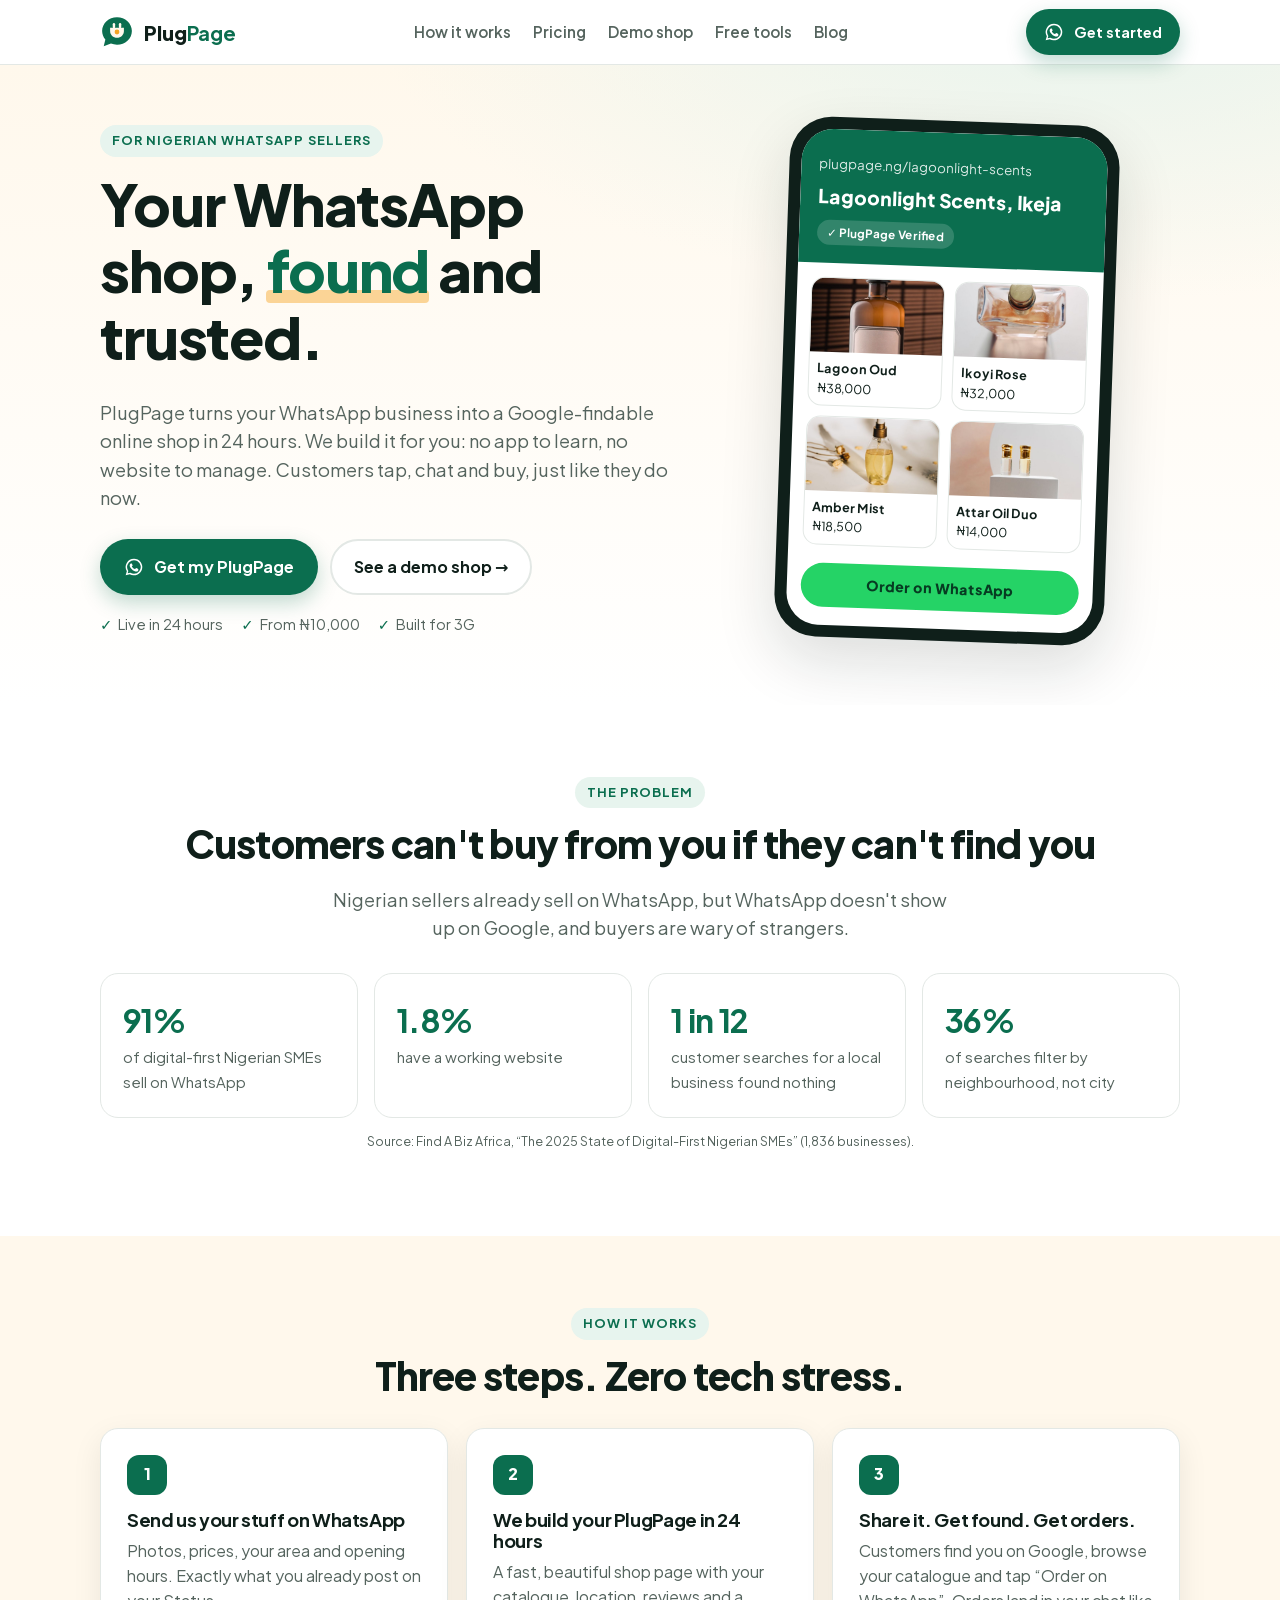
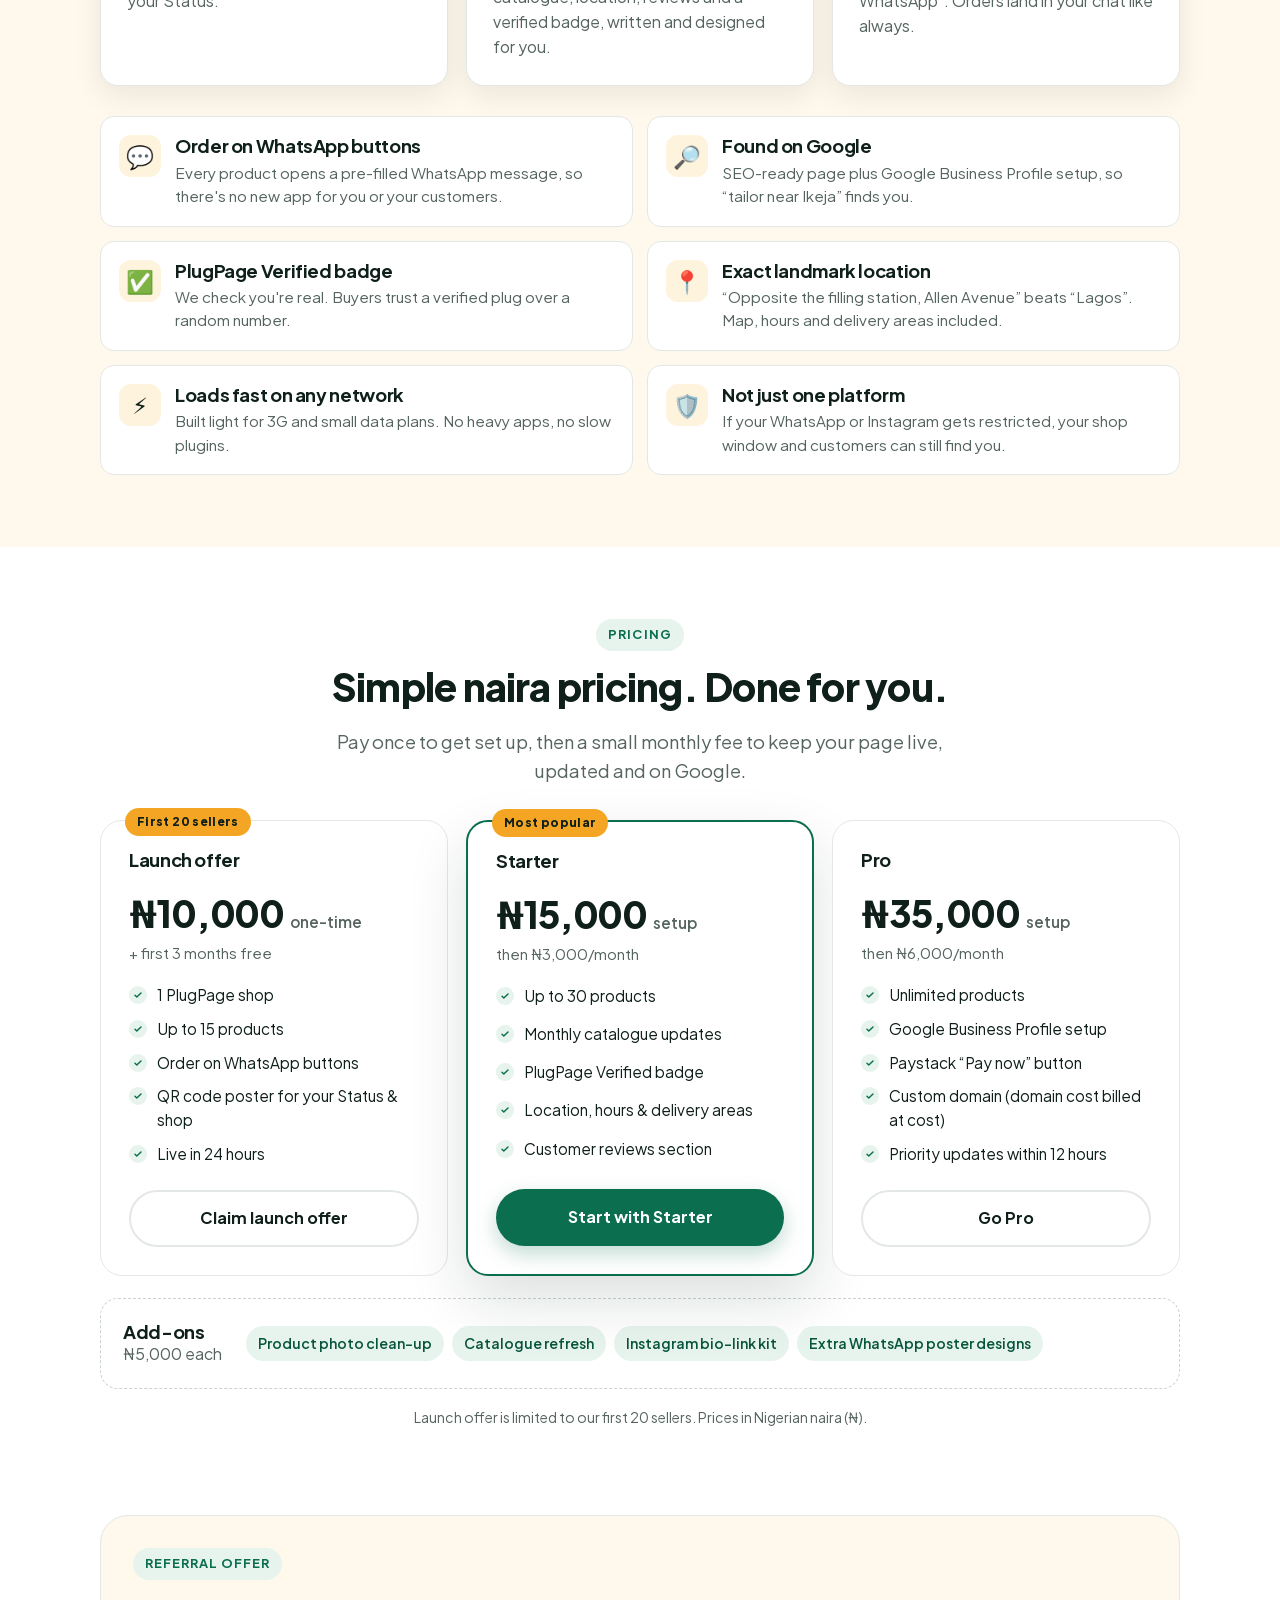
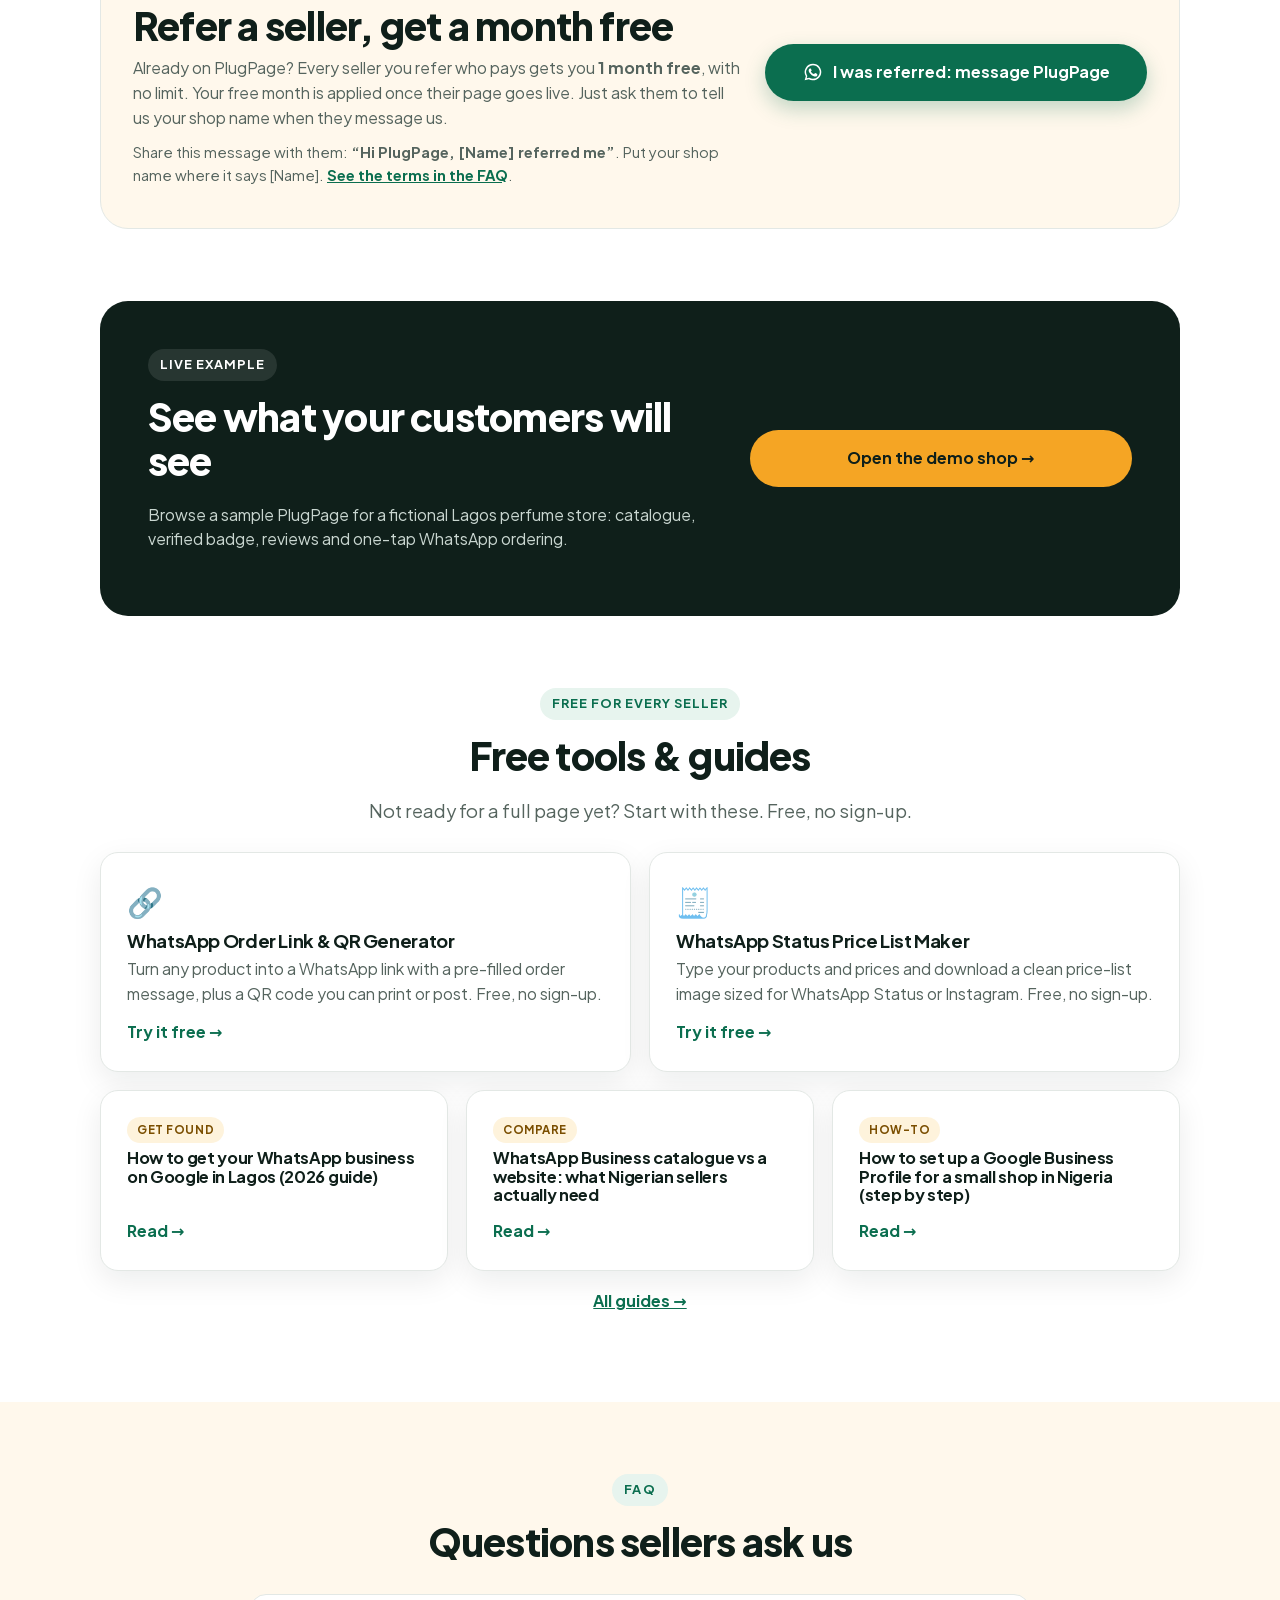
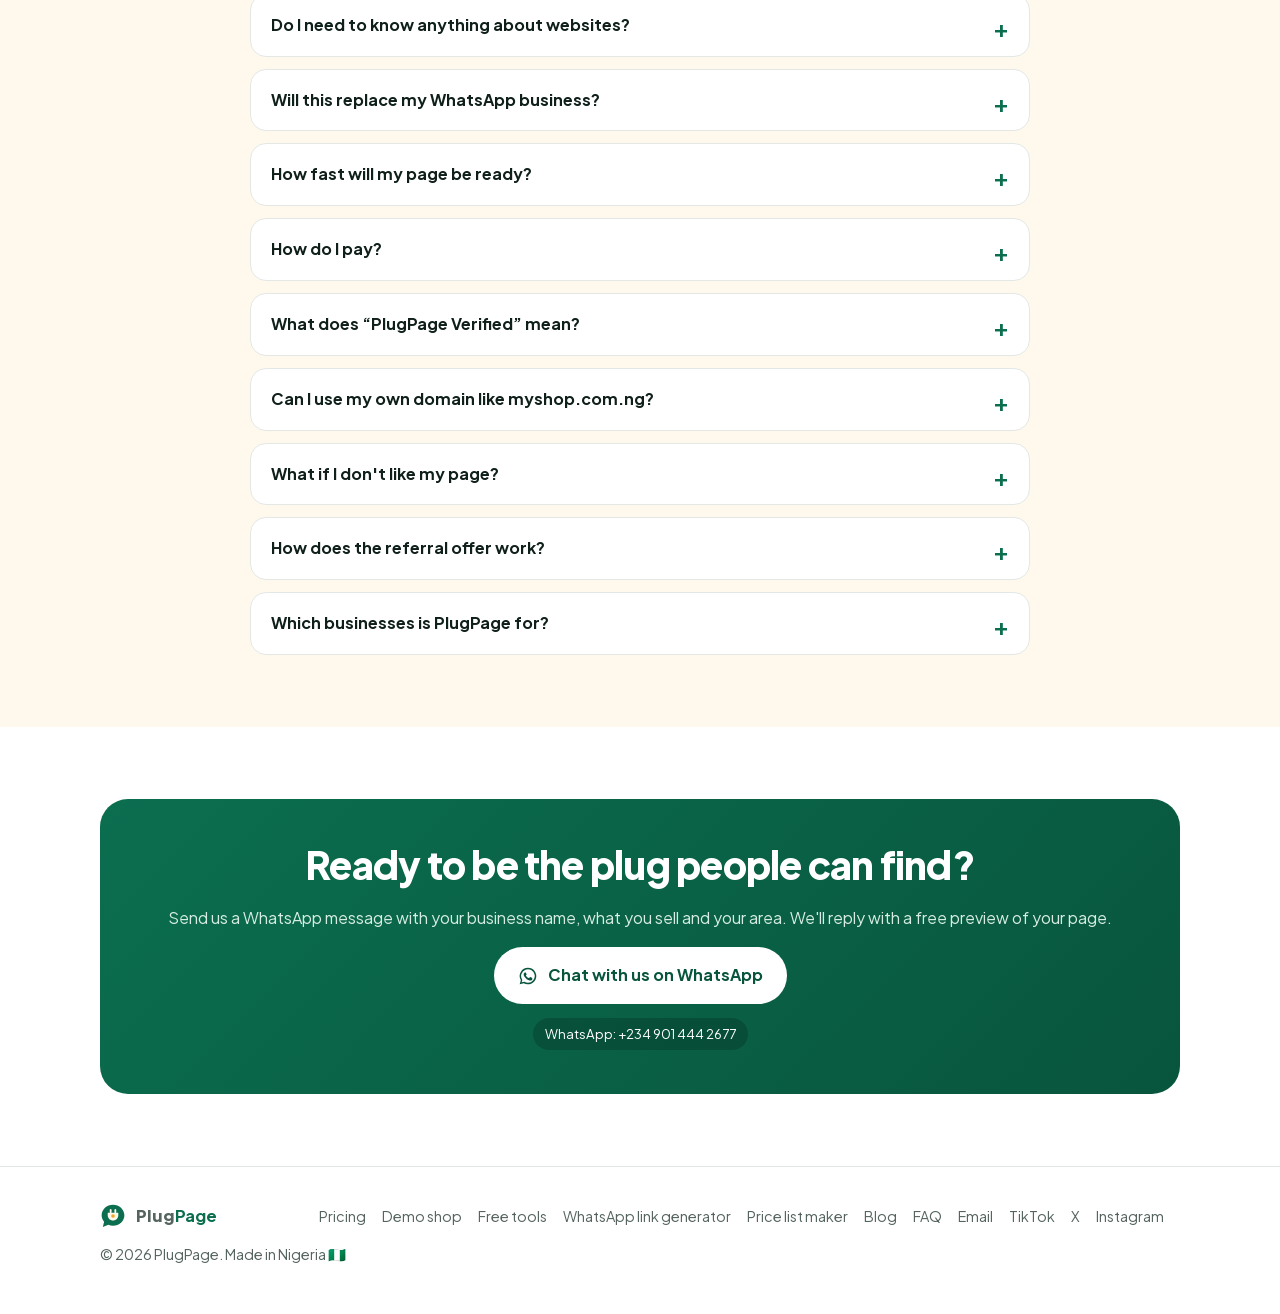
==== index.html @ 51156a2c "Initial snapshot before decoupling Next.js into clean static site" ====
<!DOCTYPE html><!--qiPZs2SMkz_j5_g1WJr8K--><html lang="en-NG" class="__variable_532bb9"><head><meta charSet="utf-8"/><meta name="viewport" content="width=device-width, initial-scale=1"/><link rel="preload" href="_next/static/media/636a5ac981f94f8b-s.p.woff2" as="font" crossorigin="" type="font/woff2"/><link rel="preload" as="image" href="logo.svg"/><link rel="preload" as="image" href="demo/lagoon-oud.jpg"/><link rel="preload" as="image" href="demo/ikoyi-rose.jpg"/><link rel="preload" as="image" href="demo/harmattan-amber-mist.jpg"/><link rel="preload" as="image" href="demo/attar-oil-duo.jpg"/><link rel="stylesheet" href="_next/static/css/2cbfd47812a1af62.css" data-precedence="next"/><link rel="preload" as="script" fetchPriority="low" href="_next/static/chunks/webpack-ce166bb3116bfbb2.js"/><script src="_next/static/chunks/4bd1b696-c023c6e3521b1417.js" async=""></script><script src="_next/static/chunks/255-1f92380adbc6ec99.js" async=""></script><script src="_next/static/chunks/main-app-acbead7381daace8.js" async=""></script><script src="_next/static/chunks/619-ba102abea3e3d0e4.js" async=""></script><script src="_next/static/chunks/app/page-6400eeb2f711520a.js" async=""></script><meta name="next-size-adjust" content=""/><meta name="theme-color" content="#0B6E4F"/><title>PlugPage | Your WhatsApp shop, found and trusted.</title><meta name="description" content="PlugPage turns your WhatsApp business into a Google-findable, trusted online shop in 24 hours. No app to learn, no website to manage. Built for Nigerian sellers."/><meta name="keywords" content="WhatsApp store Nigeria,online shop Lagos,small business website Nigeria,Google Business Profile Nigeria,sell on WhatsApp,PlugPage"/><meta name="robots" content="index, follow"/><link rel="canonical" href="index.html"/><meta property="og:title" content="PlugPage: Your WhatsApp shop, found and trusted."/><meta property="og:description" content="PlugPage turns your WhatsApp business into a Google-findable, trusted online shop in 24 hours. No app to learn, no website to manage. Built for Nigerian sellers."/><meta property="og:url" content="https://plugpage.pages.dev/"/><meta property="og:site_name" content="PlugPage"/><meta property="og:locale" content="en_NG"/><meta property="og:image" content="https://plugpage.pages.dev/og.png"/><meta property="og:image:width" content="1200"/><meta property="og:image:height" content="630"/><meta property="og:image:alt" content="PlugPage"/><meta property="og:type" content="website"/><meta name="twitter:card" content="summary_large_image"/><meta name="twitter:title" content="PlugPage: Your WhatsApp shop, found and trusted."/><meta name="twitter:description" content="PlugPage turns your WhatsApp business into a Google-findable, trusted online shop in 24 hours. No app to learn, no website to manage. Built for Nigerian sellers."/><meta name="twitter:image" content="https://plugpage.pages.dev/og.png"/><link rel="icon" href="icon.svg@bf4d167ce13e955d" type="image/svg+xml" sizes="any"/><script src="_next/static/chunks/polyfills-42372ed130431b0a.js" noModule=""></script></head><body><div hidden=""><!--$--><!--/$--></div><script type="application/ld+json">{"@context":"https://schema.org","@graph":[{"@type":"Organization","name":"PlugPage","url":"https://plugpage.pages.dev","logo":"https://plugpage.pages.dev/logo.svg","areaServed":"NG","slogan":"Your WhatsApp shop, found and trusted.","sameAs":["https://www.tiktok.com/@plugpageng","https://x.com/AmarachukwuOnu4","https://www.instagram.com/plugpageng/"]},{"@type":"FAQPage","mainEntity":[{"@type":"Question","name":"Do I need to know anything about websites?","acceptedAnswer":{"@type":"Answer","text":"No. If you can send a WhatsApp message, you can have a PlugPage. We do the writing, design and setup, and you just approve it."}},{"@type":"Question","name":"Will this replace my WhatsApp business?","acceptedAnswer":{"@type":"Answer","text":"No, it powers it. Every “Order” button opens a chat with you on WhatsApp, so you keep selling the way you already do, just to more people."}},{"@type":"Question","name":"How fast will my page be ready?","acceptedAnswer":{"@type":"Answer","text":"Usually within 24 hours of receiving your photos, prices and details. Pro updates are done within 12 hours."}},{"@type":"Question","name":"How do I pay?","acceptedAnswer":{"@type":"Answer","text":"Bank transfer or a secure payment link. You get a receipt every time. Monthly plans can be cancelled any time, and your page simply goes offline at the end of the paid month."}},{"@type":"Question","name":"What does “PlugPage Verified” mean?","acceptedAnswer":{"@type":"Answer","text":"We confirm your phone number, your social media history, and your ID or CAC registration if you have one. It tells buyers a real person runs this business. It is not a guarantee of individual orders."}},{"@type":"Question","name":"Can I use my own domain like myshop.com.ng?","acceptedAnswer":{"@type":"Answer","text":"Yes, on Pro. We help you buy and connect it, and you pay only what the domain registrar charges."}},{"@type":"Question","name":"What if I don't like my page?","acceptedAnswer":{"@type":"Answer","text":"We revise it until you're happy before it goes live. If we can't get it right, we refund your setup fee."}},{"@type":"Question","name":"How does the referral offer work?","acceptedAnswer":{"@type":"Answer","text":"Refer another seller and get 1 month free for each one who pays, with no limit. The seller you refer must pay for a PlugPage plan, and your free month is applied after their page goes live. When they message us, they should tell us your shop name (for example “Hi PlugPage, [your shop name] referred me”) so we can credit you."}},{"@type":"Question","name":"Which businesses is PlugPage for?","acceptedAnswer":{"@type":"Answer","text":"Fashion, beauty, food, caterers, tailors, makeup artists, phone and gadget sellers, cleaners, tutors and event vendors. Anyone who sells through WhatsApp or Instagram in Nigeria."}}]}]}</script><header class="nav"><div class="wrap"><a class="brand" aria-label="PlugPage home" href="index.html"><img src="logo.svg" alt="" width="34" height="34"/><span>Plug<b>Page</b></span></a><nav class="nav-links" aria-label="Main"><a href="index.html#how">How it works</a><a href="index.html#pricing">Pricing</a><a href="demo/index.html">Demo shop</a><a href="tools/index.html">Free tools</a><a href="blog/index.html">Blog</a></nav><a class="btn btn-primary" href="https://wa.me/2349014442677?text=Hi%20PlugPage!%20I&#x27;d%20like%20a%20PlugPage%20for%20my%20business.%0ABusiness%20name%3A%0AWhat%20I%20sell%3A%0AArea%2Flandmark%3A" target="_blank" rel="noopener noreferrer"><svg class="wa-ico" viewBox="0 0 24 24" aria-hidden="true" fill="currentColor"><path d="M12 2a10 10 0 0 0-8.6 15.1L2 22l5-1.3A10 10 0 1 0 12 2zm0 18.2c-1.5 0-3-.4-4.3-1.2l-.3-.2-3 .8.8-2.9-.2-.3A8.2 8.2 0 1 1 12 20.2zm4.5-6.1c-.2-.1-1.5-.7-1.7-.8-.2-.1-.4-.1-.6.1l-.8 1c-.1.2-.3.2-.5.1a6.7 6.7 0 0 1-3.3-2.9c-.2-.4.2-.4.7-1.3.1-.2 0-.3 0-.4l-.8-1.8c-.2-.5-.4-.4-.6-.4h-.5a1 1 0 0 0-.7.3 3 3 0 0 0-.9 2.2c0 1.3.9 2.5 1.1 2.7.1.2 1.8 2.8 4.4 3.9 1.6.7 2.3.8 3.1.6.5-.1 1.5-.6 1.7-1.2.2-.6.2-1.1.2-1.2-.1-.1-.3-.2-.5-.3z"></path></svg> Get started</a></div></header><main><section class="hero"><div class="wrap hero-grid"><div><span class="eyebrow">For Nigerian WhatsApp sellers</span><h1>Your WhatsApp shop, <span class="hl">found</span> and trusted.</h1><p class="lead">PlugPage turns your WhatsApp business into a Google-findable online shop in 24 hours. We build it for you: no app to learn, no website to manage. Customers tap, chat and buy, just like they do now.</p><div class="hero-ctas"><a class="btn btn-primary" href="https://wa.me/2349014442677?text=Hi%20PlugPage!%20I&#x27;d%20like%20a%20PlugPage%20for%20my%20business.%0ABusiness%20name%3A%0AWhat%20I%20sell%3A%0AArea%2Flandmark%3A" target="_blank" rel="noopener noreferrer"><svg class="wa-ico" viewBox="0 0 24 24" aria-hidden="true" fill="currentColor"><path d="M12 2a10 10 0 0 0-8.6 15.1L2 22l5-1.3A10 10 0 1 0 12 2zm0 18.2c-1.5 0-3-.4-4.3-1.2l-.3-.2-3 .8.8-2.9-.2-.3A8.2 8.2 0 1 1 12 20.2zm4.5-6.1c-.2-.1-1.5-.7-1.7-.8-.2-.1-.4-.1-.6.1l-.8 1c-.1.2-.3.2-.5.1a6.7 6.7 0 0 1-3.3-2.9c-.2-.4.2-.4.7-1.3.1-.2 0-.3 0-.4l-.8-1.8c-.2-.5-.4-.4-.6-.4h-.5a1 1 0 0 0-.7.3 3 3 0 0 0-.9 2.2c0 1.3.9 2.5 1.1 2.7.1.2 1.8 2.8 4.4 3.9 1.6.7 2.3.8 3.1.6.5-.1 1.5-.6 1.7-1.2.2-.6.2-1.1.2-1.2-.1-.1-.3-.2-.5-.3z"></path></svg> Get my PlugPage</a><a class="btn btn-ghost" href="demo/index.html">See a demo shop →</a></div><div class="trust"><span>Live in 24 hours</span><span>From ₦10,000</span><span>Built for 3G</span></div></div><div aria-hidden="true"><div class="phone"><div class="screen"><div class="scr-head"><small>plugpage.ng/lagoonlight-scents</small><div style="font-weight:800;font-size:1.2rem;margin-top:6px">Lagoonlight Scents, Ikeja</div><div class="scr-badge">✓ PlugPage Verified</div></div><div class="scr-body"><div class="scr-item"><img class="ph" src="demo/lagoon-oud.jpg" alt="" width="160" height="74"/><div class="t"><b>Lagoon Oud</b>₦38,000</div></div><div class="scr-item"><img class="ph" src="demo/ikoyi-rose.jpg" alt="" width="160" height="74"/><div class="t"><b>Ikoyi Rose</b>₦32,000</div></div><div class="scr-item"><img class="ph" src="demo/harmattan-amber-mist.jpg" alt="" width="160" height="74"/><div class="t"><b>Amber Mist</b>₦18,500</div></div><div class="scr-item"><img class="ph" src="demo/attar-oil-duo.jpg" alt="" width="160" height="74"/><div class="t"><b>Attar Oil Duo</b>₦14,000</div></div></div><div class="scr-cta">Order on WhatsApp</div></div></div></div></div></section><section class="section"><div class="wrap"><div class="center"><span class="eyebrow">The problem</span><h2>Customers can&#x27;t buy from you if they can&#x27;t find you</h2><p class="lead">Nigerian sellers already sell on WhatsApp, but WhatsApp doesn&#x27;t show up on Google, and buyers are wary of strangers.</p></div><div class="stats" style="margin-top:30px"><div class="stat"><b>91%</b><span>of digital-first Nigerian SMEs sell on WhatsApp</span></div><div class="stat"><b>1.8%</b><span>have a working website</span></div><div class="stat"><b>1 in 12</b><span>customer searches for a local business found nothing</span></div><div class="stat"><b>36%</b><span>of searches filter by neighbourhood, not city</span></div></div><p class="src center">Source: Find A Biz Africa, “The 2025 State of Digital-First Nigerian SMEs” (1,836 businesses).</p></div></section><section class="section bg-cream" id="how"><div class="wrap"><div class="center"><span class="eyebrow">How it works</span><h2>Three steps. Zero tech stress.</h2></div><div class="grid-3" style="margin-top:30px"><div class="card"><div class="step-n">1</div><h3>Send us your stuff on WhatsApp</h3><p>Photos, prices, your area and opening hours. Exactly what you already post on your Status.</p></div><div class="card"><div class="step-n">2</div><h3>We build your PlugPage in 24 hours</h3><p>A fast, beautiful shop page with your catalogue, location, reviews and a verified badge, written and designed for you.</p></div><div class="card"><div class="step-n">3</div><h3>Share it. Get found. Get orders.</h3><p>Customers find you on Google, browse your catalogue and tap “Order on WhatsApp”. Orders land in your chat like always.</p></div></div><div class="feat"><div class="feat-item"><i aria-hidden="true">💬</i><div><h3 style="margin-bottom:4px">Order on WhatsApp buttons</h3><p>Every product opens a pre-filled WhatsApp message, so there&#x27;s no new app for you or your customers.</p></div></div><div class="feat-item"><i aria-hidden="true">🔎</i><div><h3 style="margin-bottom:4px">Found on Google</h3><p>SEO-ready page plus Google Business Profile setup, so “tailor near Ikeja” finds you.</p></div></div><div class="feat-item"><i aria-hidden="true">✅</i><div><h3 style="margin-bottom:4px">PlugPage Verified badge</h3><p>We check you&#x27;re real. Buyers trust a verified plug over a random number.</p></div></div><div class="feat-item"><i aria-hidden="true">📍</i><div><h3 style="margin-bottom:4px">Exact landmark location</h3><p>“Opposite the filling station, Allen Avenue” beats “Lagos”. Map, hours and delivery areas included.</p></div></div><div class="feat-item"><i aria-hidden="true">⚡</i><div><h3 style="margin-bottom:4px">Loads fast on any network</h3><p>Built light for 3G and small data plans. No heavy apps, no slow plugins.</p></div></div><div class="feat-item"><i aria-hidden="true">🛡️</i><div><h3 style="margin-bottom:4px">Not just one platform</h3><p>If your WhatsApp or Instagram gets restricted, your shop window and customers can still find you.</p></div></div></div></div></section><section class="section" id="pricing"><div class="wrap"><div class="center"><span class="eyebrow">Pricing</span><h2>Simple naira pricing. Done for you.</h2><p class="lead">Pay once to get set up, then a small monthly fee to keep your page live, updated and on Google.</p></div><div class="pricing"><div class="plan"><span class="tag">First 20 sellers</span><h3>Launch offer</h3><div class="price">₦10,000<!-- --> <small>one-time</small></div><div class="price-sub">+ first 3 months free</div><ul><li>1 PlugPage shop</li><li>Up to 15 products</li><li>Order on WhatsApp buttons</li><li>QR code poster for your Status &amp; shop</li><li>Live in 24 hours</li></ul><a class="btn btn-ghost btn-block" href="https://wa.me/2349014442677?text=Hi%20PlugPage!%20I&#x27;m%20interested%20in%20the%20Launch%20offer%20plan." target="_blank" rel="noopener noreferrer">Claim launch offer</a></div><div class="plan featured"><span class="tag">Most popular</span><h3>Starter</h3><div class="price">₦15,000<!-- --> <small>setup</small></div><div class="price-sub">then ₦3,000/month</div><ul><li>Up to 30 products</li><li>Monthly catalogue updates</li><li>PlugPage Verified badge</li><li>Location, hours &amp; delivery areas</li><li>Customer reviews section</li></ul><a class="btn btn-primary btn-block" href="https://wa.me/2349014442677?text=Hi%20PlugPage!%20I&#x27;m%20interested%20in%20the%20Starter%20plan." target="_blank" rel="noopener noreferrer">Start with Starter</a></div><div class="plan"><h3>Pro</h3><div class="price">₦35,000<!-- --> <small>setup</small></div><div class="price-sub">then ₦6,000/month</div><ul><li>Unlimited products</li><li>Google Business Profile setup</li><li>Paystack “Pay now” button</li><li>Custom domain (domain cost billed at cost)</li><li>Priority updates within 12 hours</li></ul><a class="btn btn-ghost btn-block" href="https://wa.me/2349014442677?text=Hi%20PlugPage!%20I&#x27;m%20interested%20in%20the%20Pro%20plan." target="_blank" rel="noopener noreferrer">Go Pro</a></div></div><div class="addons"><div><h3 style="margin:0">Add-ons</h3><div style="color:var(--muted)">₦5,000 each</div></div><div class="chips"><span class="chip">Product photo clean-up</span><span class="chip">Catalogue refresh</span><span class="chip">Instagram bio-link kit</span><span class="chip">Extra WhatsApp poster designs</span></div></div><p class="compare">Launch offer is limited to our first 20 sellers. Prices in Nigerian naira (₦).</p></div></section><section class="section" style="padding-top:0" id="refer"><div class="wrap"><div class="refer"><div><span class="eyebrow">Referral offer</span><h2>Refer a seller, get a month free</h2><p>Already on PlugPage? Every seller you refer who pays gets you <b>1 month free</b>, with no limit. Your free month is applied once their page goes live. Just ask them to tell us your shop name when they message us.</p><p class="refer-small">Share this message with them: <b>“Hi PlugPage, [Name] referred me”</b>. Put your shop name where it says [Name].<!-- --> <a href="index.html#faq" style="color:var(--green);font-weight:700">See the terms in the FAQ</a>.</p></div><div><a class="btn btn-primary btn-block" href="https://wa.me/2349014442677?text=Hi%20PlugPage%2C%20%5BName%5D%20referred%20me" target="_blank" rel="noopener noreferrer"><svg class="wa-ico" viewBox="0 0 24 24" aria-hidden="true" fill="currentColor"><path d="M12 2a10 10 0 0 0-8.6 15.1L2 22l5-1.3A10 10 0 1 0 12 2zm0 18.2c-1.5 0-3-.4-4.3-1.2l-.3-.2-3 .8.8-2.9-.2-.3A8.2 8.2 0 1 1 12 20.2zm4.5-6.1c-.2-.1-1.5-.7-1.7-.8-.2-.1-.4-.1-.6.1l-.8 1c-.1.2-.3.2-.5.1a6.7 6.7 0 0 1-3.3-2.9c-.2-.4.2-.4.7-1.3.1-.2 0-.3 0-.4l-.8-1.8c-.2-.5-.4-.4-.6-.4h-.5a1 1 0 0 0-.7.3 3 3 0 0 0-.9 2.2c0 1.3.9 2.5 1.1 2.7.1.2 1.8 2.8 4.4 3.9 1.6.7 2.3.8 3.1.6.5-.1 1.5-.6 1.7-1.2.2-.6.2-1.1.2-1.2-.1-.1-.3-.2-.5-.3z"></path></svg> I was referred: message PlugPage</a></div></div></div></section><section class="section" style="padding-top:0"><div class="wrap"><div class="demo-teaser"><div><span class="eyebrow" style="background:rgba(255,255,255,.1);color:#fff">Live example</span><h2>See what your customers will see</h2><p>Browse a sample PlugPage for a fictional Lagos perfume store: catalogue, verified badge, reviews and one-tap WhatsApp ordering.</p></div><div><a class="btn btn-amber btn-block" href="demo/index.html">Open the demo shop →</a></div></div></div></section><section class="section" style="padding-top:0" id="free"><div class="wrap"><div class="center"><span class="eyebrow">Free for every seller</span><h2>Free tools &amp; guides</h2><p class="lead">Not ready for a full page yet? Start with these. Free, no sign-up.</p></div><div class="grid-2" style="margin-top:26px"><a class="card card-link" href="tools/whatsapp-link/index.html"><span style="font-size:1.8rem">🔗</span><h3 style="margin:0">WhatsApp Order Link &amp; QR Generator</h3><p>Turn any product into a WhatsApp link with a pre-filled order message, plus a QR code you can print or post. Free, no sign-up.</p><span class="more">Try it free →</span></a><a class="card card-link" href="tools/price-list/index.html"><span style="font-size:1.8rem">🧾</span><h3 style="margin:0">WhatsApp Status Price List Maker</h3><p>Type your products and prices and download a clean price-list image sized for WhatsApp Status or Instagram. Free, no sign-up.</p><span class="more">Try it free →</span></a></div><div class="grid-3" style="margin-top:18px"><a class="card card-link" href="blog/get-whatsapp-business-on-google-lagos/index.html"><span class="tag-pill">Get found</span><h3 style="margin:0;font-size:1.02rem">How to get your WhatsApp business on Google in Lagos (2026 guide)</h3><span class="more">Read →</span></a><a class="card card-link" href="blog/whatsapp-business-catalogue-vs-website/index.html"><span class="tag-pill">Compare</span><h3 style="margin:0;font-size:1.02rem">WhatsApp Business catalogue vs a website: what Nigerian sellers actually need</h3><span class="more">Read →</span></a><a class="card card-link" href="blog/google-business-profile-nigeria-small-shop/index.html"><span class="tag-pill">How-to</span><h3 style="margin:0;font-size:1.02rem">How to set up a Google Business Profile for a small shop in Nigeria (step by step)</h3><span class="more">Read →</span></a></div><p class="center" style="margin-top:18px"><a style="color:var(--green);font-weight:700" href="blog/index.html">All guides →</a></p></div></section><section class="section bg-cream" id="faq"><div class="wrap"><div class="center"><span class="eyebrow">FAQ</span><h2>Questions sellers ask us</h2></div><div class="faq"><details><summary>Do I need to know anything about websites?</summary><p>No. If you can send a WhatsApp message, you can have a PlugPage. We do the writing, design and setup, and you just approve it.</p></details><details><summary>Will this replace my WhatsApp business?</summary><p>No, it powers it. Every “Order” button opens a chat with you on WhatsApp, so you keep selling the way you already do, just to more people.</p></details><details><summary>How fast will my page be ready?</summary><p>Usually within 24 hours of receiving your photos, prices and details. Pro updates are done within 12 hours.</p></details><details><summary>How do I pay?</summary><p>Bank transfer or a secure payment link. You get a receipt every time. Monthly plans can be cancelled any time, and your page simply goes offline at the end of the paid month.</p></details><details><summary>What does “PlugPage Verified” mean?</summary><p>We confirm your phone number, your social media history, and your ID or CAC registration if you have one. It tells buyers a real person runs this business. It is not a guarantee of individual orders.</p></details><details><summary>Can I use my own domain like myshop.com.ng?</summary><p>Yes, on Pro. We help you buy and connect it, and you pay only what the domain registrar charges.</p></details><details><summary>What if I don&#x27;t like my page?</summary><p>We revise it until you&#x27;re happy before it goes live. If we can&#x27;t get it right, we refund your setup fee.</p></details><details><summary>How does the referral offer work?</summary><p>Refer another seller and get 1 month free for each one who pays, with no limit. The seller you refer must pay for a PlugPage plan, and your free month is applied after their page goes live. When they message us, they should tell us your shop name (for example “Hi PlugPage, [your shop name] referred me”) so we can credit you.</p></details><details><summary>Which businesses is PlugPage for?</summary><p>Fashion, beauty, food, caterers, tailors, makeup artists, phone and gadget sellers, cleaners, tutors and event vendors. Anyone who sells through WhatsApp or Instagram in Nigeria.</p></details></div></div></section><section class="section" id="contact"><div class="wrap"><div class="contact"><h2>Ready to be the plug people can find?</h2><p>Send us a WhatsApp message with your business name, what you sell and your area. We&#x27;ll reply with a free preview of your page.</p><a class="btn btn-primary" href="https://wa.me/2349014442677?text=Hi%20PlugPage!%20I&#x27;d%20like%20a%20PlugPage%20for%20my%20business.%0ABusiness%20name%3A%0AWhat%20I%20sell%3A%0AArea%2Flandmark%3A" target="_blank" rel="noopener noreferrer"><svg class="wa-ico" viewBox="0 0 24 24" aria-hidden="true" fill="currentColor"><path d="M12 2a10 10 0 0 0-8.6 15.1L2 22l5-1.3A10 10 0 1 0 12 2zm0 18.2c-1.5 0-3-.4-4.3-1.2l-.3-.2-3 .8.8-2.9-.2-.3A8.2 8.2 0 1 1 12 20.2zm4.5-6.1c-.2-.1-1.5-.7-1.7-.8-.2-.1-.4-.1-.6.1l-.8 1c-.1.2-.3.2-.5.1a6.7 6.7 0 0 1-3.3-2.9c-.2-.4.2-.4.7-1.3.1-.2 0-.3 0-.4l-.8-1.8c-.2-.5-.4-.4-.6-.4h-.5a1 1 0 0 0-.7.3 3 3 0 0 0-.9 2.2c0 1.3.9 2.5 1.1 2.7.1.2 1.8 2.8 4.4 3.9 1.6.7 2.3.8 3.1.6.5-.1 1.5-.6 1.7-1.2.2-.6.2-1.1.2-1.2-.1-.1-.3-.2-.5-.3z"></path></svg> Chat with us on WhatsApp</a><div><span class="ph-note">WhatsApp: <!-- -->+234 901 444 2677</span></div></div></div></section></main><footer><div class="wrap"><div class="brand" style="font-size:1.05rem"><img src="logo.svg" alt="" width="26" height="26"/><span>Plug<b>Page</b></span></div><div><a href="index.html#pricing">Pricing</a><a href="demo/index.html">Demo shop</a><a href="tools/index.html">Free tools</a><a href="tools/whatsapp-link/index.html">WhatsApp link generator</a><a href="tools/price-list/index.html">Price list maker</a><a href="blog/index.html">Blog</a><a href="index.html#faq">FAQ</a><a href="mailto:plugpage@mail.grokbot.com">Email</a><a href="https://www.tiktok.com/@plugpageng" target="_blank" rel="noopener noreferrer" aria-label="PlugPage on TikTok">TikTok</a><a href="https://x.com/AmarachukwuOnu4" target="_blank" rel="noopener noreferrer" aria-label="PlugPage on X">X</a><a href="https://www.instagram.com/plugpageng/" target="_blank" rel="noopener noreferrer" aria-label="PlugPage on Instagram">Instagram</a></div><div>© <!-- -->2026<!-- --> PlugPage. Made in Nigeria 🇳🇬</div></div></footer><div class="mcta"><a class="btn btn-primary btn-block" href="https://wa.me/2349014442677?text=Hi%20PlugPage!%20I&#x27;d%20like%20a%20PlugPage%20for%20my%20business.%0ABusiness%20name%3A%0AWhat%20I%20sell%3A%0AArea%2Flandmark%3A" target="_blank" rel="noopener noreferrer"><svg class="wa-ico" viewBox="0 0 24 24" aria-hidden="true" fill="currentColor"><path d="M12 2a10 10 0 0 0-8.6 15.1L2 22l5-1.3A10 10 0 1 0 12 2zm0 18.2c-1.5 0-3-.4-4.3-1.2l-.3-.2-3 .8.8-2.9-.2-.3A8.2 8.2 0 1 1 12 20.2zm4.5-6.1c-.2-.1-1.5-.7-1.7-.8-.2-.1-.4-.1-.6.1l-.8 1c-.1.2-.3.2-.5.1a6.7 6.7 0 0 1-3.3-2.9c-.2-.4.2-.4.7-1.3.1-.2 0-.3 0-.4l-.8-1.8c-.2-.5-.4-.4-.6-.4h-.5a1 1 0 0 0-.7.3 3 3 0 0 0-.9 2.2c0 1.3.9 2.5 1.1 2.7.1.2 1.8 2.8 4.4 3.9 1.6.7 2.3.8 3.1.6.5-.1 1.5-.6 1.7-1.2.2-.6.2-1.1.2-1.2-.1-.1-.3-.2-.5-.3z"></path></svg> Get my PlugPage on WhatsApp</a></div><!--$--><!--/$--><script src="_next/static/chunks/webpack-ce166bb3116bfbb2.js" id="_R_" async=""></script><script>(self.__next_f=self.__next_f||[]).push([0])</script><script>self.__next_f.push([1,"1:\"$Sreact.fragment\"\n2:I[9766,[],\"\"]\n3:I[8924,[],\"\"]\n4:I[2619,[\"619\",\"static/chunks/619-ba102abea3e3d0e4.js\",\"974\",\"static/chunks/app/page-6400eeb2f711520a.js\"],\"\"]\nc:I[7150,[],\"\"]\n:HL[\"/_next/static/media/636a5ac981f94f8b-s.p.woff2\",\"font\",{\"crossOrigin\":\"\",\"type\":\"font/woff2\"}]\n:HL[\"/_next/static/css/2cbfd47812a1af62.css\",\"style\"]\n5:Tb19,"])</script><script>self.__next_f.push([1,"{\"@context\":\"https://schema.org\",\"@graph\":[{\"@type\":\"Organization\",\"name\":\"PlugPage\",\"url\":\"https://plugpage.pages.dev\",\"logo\":\"https://plugpage.pages.dev/logo.svg\",\"areaServed\":\"NG\",\"slogan\":\"Your WhatsApp shop, found and trusted.\",\"sameAs\":[\"https://www.tiktok.com/@plugpageng\",\"https://x.com/AmarachukwuOnu4\",\"https://www.instagram.com/plugpageng/\"]},{\"@type\":\"FAQPage\",\"mainEntity\":[{\"@type\":\"Question\",\"name\":\"Do I need to know anything about websites?\",\"acceptedAnswer\":{\"@type\":\"Answer\",\"text\":\"No. If you can send a WhatsApp message, you can have a PlugPage. We do the writing, design and setup, and you just approve it.\"}},{\"@type\":\"Question\",\"name\":\"Will this replace my WhatsApp business?\",\"acceptedAnswer\":{\"@type\":\"Answer\",\"text\":\"No, it powers it. Every “Order” button opens a chat with you on WhatsApp, so you keep selling the way you already do, just to more people.\"}},{\"@type\":\"Question\",\"name\":\"How fast will my page be ready?\",\"acceptedAnswer\":{\"@type\":\"Answer\",\"text\":\"Usually within 24 hours of receiving your photos, prices and details. Pro updates are done within 12 hours.\"}},{\"@type\":\"Question\",\"name\":\"How do I pay?\",\"acceptedAnswer\":{\"@type\":\"Answer\",\"text\":\"Bank transfer or a secure payment link. You get a receipt every time. Monthly plans can be cancelled any time, and your page simply goes offline at the end of the paid month.\"}},{\"@type\":\"Question\",\"name\":\"What does “PlugPage Verified” mean?\",\"acceptedAnswer\":{\"@type\":\"Answer\",\"text\":\"We confirm your phone number, your social media history, and your ID or CAC registration if you have one. It tells buyers a real person runs this business. It is not a guarantee of individual orders.\"}},{\"@type\":\"Question\",\"name\":\"Can I use my own domain like myshop.com.ng?\",\"acceptedAnswer\":{\"@type\":\"Answer\",\"text\":\"Yes, on Pro. We help you buy and connect it, and you pay only what the domain registrar charges.\"}},{\"@type\":\"Question\",\"name\":\"What if I don't like my page?\",\"acceptedAnswer\":{\"@type\":\"Answer\",\"text\":\"We revise it until you're happy before it goes live. If we can't get it right, we refund your setup fee.\"}},{\"@type\":\"Question\",\"name\":\"How does the referral offer work?\",\"acceptedAnswer\":{\"@type\":\"Answer\",\"text\":\"Refer another seller and get 1 month free for each one who pays, with no limit. The seller you refer must pay for a PlugPage plan, and your free month is applied after their page goes live. When they message us, they should tell us your shop name (for example “Hi PlugPage, [your shop name] referred me”) so we can credit you.\"}},{\"@type\":\"Question\",\"name\":\"Which businesses is PlugPage for?\",\"acceptedAnswer\":{\"@type\":\"Answer\",\"text\":\"Fashion, beauty, food, caterers, tailors, makeup artists, phone and gadget sellers, cleaners, tutors and event vendors. Anyone who sells through WhatsApp or Instagram in Nigeria.\"}}]}]}"])</script><script>self.__next_f.push([1,"0:{\"P\":null,\"b\":\"qiPZs2SMkz-j5-g1WJr8K\",\"p\":\"\",\"c\":[\"\",\"\"],\"i\":false,\"f\":[[[\"\",{\"children\":[\"__PAGE__\",{}]},\"$undefined\",\"$undefined\",true],[\"\",[\"$\",\"$1\",\"c\",{\"children\":[[[\"$\",\"link\",\"0\",{\"rel\":\"stylesheet\",\"href\":\"/_next/static/css/2cbfd47812a1af62.css\",\"precedence\":\"next\",\"crossOrigin\":\"$undefined\",\"nonce\":\"$undefined\"}]],[\"$\",\"html\",null,{\"lang\":\"en-NG\",\"className\":\"__variable_532bb9\",\"children\":[\"$\",\"body\",null,{\"children\":[\"$\",\"$L2\",null,{\"parallelRouterKey\":\"children\",\"error\":\"$undefined\",\"errorStyles\":\"$undefined\",\"errorScripts\":\"$undefined\",\"template\":[\"$\",\"$L3\",null,{}],\"templateStyles\":\"$undefined\",\"templateScripts\":\"$undefined\",\"notFound\":[[\"$\",\"main\",null,{\"className\":\"section center\",\"children\":[\"$\",\"div\",null,{\"className\":\"wrap\",\"children\":[[\"$\",\"h1\",null,{\"children\":\"Page not found\"}],[\"$\",\"p\",null,{\"className\":\"lead\",\"children\":\"This PlugPage doesn't exist (yet).\"}],[\"$\",\"$L4\",null,{\"className\":\"btn btn-primary\",\"href\":\"/\",\"children\":\"Go home\"}]]}]}],[]],\"forbidden\":\"$undefined\",\"unauthorized\":\"$undefined\"}]}]}]]}],{\"children\":[\"__PAGE__\",[\"$\",\"$1\",\"c\",{\"children\":[[[\"$\",\"script\",null,{\"type\":\"application/ld+json\",\"dangerouslySetInnerHTML\":{\"__html\":\"$5\"}}],\"$L6\",\"$L7\",\"$L8\",\"$L9\"],null,\"$La\"]}],{},null,false]},null,false],\"$Lb\",false]],\"m\":\"$undefined\",\"G\":[\"$c\",[]],\"s\":false,\"S\":true}\n"])</script><script>self.__next_f.push([1,"17:I[4431,[],\"OutletBoundary\"]\n19:I[5278,[],\"AsyncMetadataOutlet\"]\n1b:I[4431,[],\"ViewportBoundary\"]\n1d:I[4431,[],\"MetadataBoundary\"]\n1e:\"$Sreact.suspense\"\n"])</script><script>self.__next_f.push([1,"6:[false,[\"$\",\"header\",null,{\"className\":\"nav\",\"children\":[\"$\",\"div\",null,{\"className\":\"wrap\",\"children\":[[\"$\",\"$L4\",null,{\"href\":\"/\",\"className\":\"brand\",\"aria-label\":\"PlugPage home\",\"children\":[[\"$\",\"img\",null,{\"src\":\"/logo.svg\",\"alt\":\"\",\"width\":34,\"height\":34}],[\"$\",\"span\",null,{\"children\":[\"Plug\",[\"$\",\"b\",null,{\"children\":\"Page\"}]]}]]}],[\"$\",\"nav\",null,{\"className\":\"nav-links\",\"aria-label\":\"Main\",\"children\":[[\"$\",\"$L4\",null,{\"href\":\"/#how\",\"children\":\"How it works\"}],[\"$\",\"$L4\",null,{\"href\":\"/#pricing\",\"children\":\"Pricing\"}],[\"$\",\"$L4\",null,{\"href\":\"/demo/\",\"children\":\"Demo shop\"}],[\"$\",\"$L4\",null,{\"href\":\"/tools/\",\"children\":\"Free tools\"}],[\"$\",\"$L4\",null,{\"href\":\"/blog/\",\"children\":\"Blog\"}]]}],[\"$\",\"a\",null,{\"className\":\"btn btn-primary\",\"href\":\"https://wa.me/2349014442677?text=Hi%20PlugPage!%20I'd%20like%20a%20PlugPage%20for%20my%20business.%0ABusiness%20name%3A%0AWhat%20I%20sell%3A%0AArea%2Flandmark%3A\",\"target\":\"_blank\",\"rel\":\"noopener noreferrer\",\"children\":[[\"$\",\"svg\",null,{\"className\":\"wa-ico\",\"viewBox\":\"0 0 24 24\",\"aria-hidden\":\"true\",\"fill\":\"currentColor\",\"children\":[\"$\",\"path\",null,{\"d\":\"M12 2a10 10 0 0 0-8.6 15.1L2 22l5-1.3A10 10 0 1 0 12 2zm0 18.2c-1.5 0-3-.4-4.3-1.2l-.3-.2-3 .8.8-2.9-.2-.3A8.2 8.2 0 1 1 12 20.2zm4.5-6.1c-.2-.1-1.5-.7-1.7-.8-.2-.1-.4-.1-.6.1l-.8 1c-.1.2-.3.2-.5.1a6.7 6.7 0 0 1-3.3-2.9c-.2-.4.2-.4.7-1.3.1-.2 0-.3 0-.4l-.8-1.8c-.2-.5-.4-.4-.6-.4h-.5a1 1 0 0 0-.7.3 3 3 0 0 0-.9 2.2c0 1.3.9 2.5 1.1 2.7.1.2 1.8 2.8 4.4 3.9 1.6.7 2.3.8 3.1.6.5-.1 1.5-.6 1.7-1.2.2-.6.2-1.1.2-1.2-.1-.1-.3-.2-.5-.3z\"}]}],\" Get started\"]}]]}]}]]\n"])</script><script>self.__next_f.push([1,"7:[\"$\",\"main\",null,{\"children\":[[\"$\",\"section\",null,{\"className\":\"hero\",\"children\":[\"$\",\"div\",null,{\"className\":\"wrap hero-grid\",\"children\":[[\"$\",\"div\",null,{\"children\":[[\"$\",\"span\",null,{\"className\":\"eyebrow\",\"children\":\"For Nigerian WhatsApp sellers\"}],[\"$\",\"h1\",null,{\"children\":[\"Your WhatsApp shop, \",[\"$\",\"span\",null,{\"className\":\"hl\",\"children\":\"found\"}],\" and trusted.\"]}],[\"$\",\"p\",null,{\"className\":\"lead\",\"children\":\"PlugPage turns your WhatsApp business into a Google-findable online shop in 24 hours. We build it for you: no app to learn, no website to manage. Customers tap, chat and buy, just like they do now.\"}],[\"$\",\"div\",null,{\"className\":\"hero-ctas\",\"children\":[[\"$\",\"a\",null,{\"className\":\"btn btn-primary\",\"href\":\"https://wa.me/2349014442677?text=Hi%20PlugPage!%20I'd%20like%20a%20PlugPage%20for%20my%20business.%0ABusiness%20name%3A%0AWhat%20I%20sell%3A%0AArea%2Flandmark%3A\",\"target\":\"_blank\",\"rel\":\"noopener noreferrer\",\"children\":[[\"$\",\"svg\",null,{\"className\":\"wa-ico\",\"viewBox\":\"0 0 24 24\",\"aria-hidden\":\"true\",\"fill\":\"currentColor\",\"children\":[\"$\",\"path\",null,{\"d\":\"M12 2a10 10 0 0 0-8.6 15.1L2 22l5-1.3A10 10 0 1 0 12 2zm0 18.2c-1.5 0-3-.4-4.3-1.2l-.3-.2-3 .8.8-2.9-.2-.3A8.2 8.2 0 1 1 12 20.2zm4.5-6.1c-.2-.1-1.5-.7-1.7-.8-.2-.1-.4-.1-.6.1l-.8 1c-.1.2-.3.2-.5.1a6.7 6.7 0 0 1-3.3-2.9c-.2-.4.2-.4.7-1.3.1-.2 0-.3 0-.4l-.8-1.8c-.2-.5-.4-.4-.6-.4h-.5a1 1 0 0 0-.7.3 3 3 0 0 0-.9 2.2c0 1.3.9 2.5 1.1 2.7.1.2 1.8 2.8 4.4 3.9 1.6.7 2.3.8 3.1.6.5-.1 1.5-.6 1.7-1.2.2-.6.2-1.1.2-1.2-.1-.1-.3-.2-.5-.3z\"}]}],\" Get my PlugPage\"]}],[\"$\",\"$L4\",null,{\"className\":\"btn btn-ghost\",\"href\":\"/demo/\",\"children\":\"See a demo shop →\"}]]}],[\"$\",\"div\",null,{\"className\":\"trust\",\"children\":[[\"$\",\"span\",null,{\"children\":\"Live in 24 hours\"}],[\"$\",\"span\",null,{\"children\":\"From ₦10,000\"}],[\"$\",\"span\",null,{\"children\":\"Built for 3G\"}]]}]]}],[\"$\",\"div\",null,{\"aria-hidden\":\"true\",\"children\":[\"$\",\"div\",null,{\"className\":\"phone\",\"children\":[\"$\",\"div\",null,{\"className\":\"screen\",\"children\":[[\"$\",\"div\",null,{\"className\":\"scr-head\",\"children\":[[\"$\",\"small\",null,{\"children\":\"plugpage.ng/lagoonlight-scents\"}],[\"$\",\"div\",null,{\"style\":{\"fontWeight\":800,\"fontSize\":\"1.2rem\",\"marginTop\":6},\"children\":\"Lagoonlight Scents, Ikeja\"}],[\"$\",\"div\",null,{\"className\":\"scr-badge\",\"children\":\"✓ PlugPage Verified\"}]]}],[\"$\",\"div\",null,{\"className\":\"scr-body\",\"children\":[[\"$\",\"div\",\"Lagoon Oud\",{\"className\":\"scr-item\",\"children\":[[\"$\",\"img\",null,{\"className\":\"ph\",\"src\":\"/demo/lagoon-oud.jpg\",\"alt\":\"\",\"width\":160,\"height\":74}],[\"$\",\"div\",null,{\"className\":\"t\",\"children\":[[\"$\",\"b\",null,{\"children\":\"Lagoon Oud\"}],\"₦38,000\"]}]]}],[\"$\",\"div\",\"Ikoyi Rose\",{\"className\":\"scr-item\",\"children\":[[\"$\",\"img\",null,{\"className\":\"ph\",\"src\":\"/demo/ikoyi-rose.jpg\",\"alt\":\"\",\"width\":160,\"height\":74}],[\"$\",\"div\",null,{\"className\":\"t\",\"children\":[[\"$\",\"b\",null,{\"children\":\"Ikoyi Rose\"}],\"₦32,000\"]}]]}],[\"$\",\"div\",\"Amber Mist\",{\"className\":\"scr-item\",\"children\":[[\"$\",\"img\",null,{\"className\":\"ph\",\"src\":\"/demo/harmattan-amber-mist.jpg\",\"alt\":\"\",\"width\":160,\"height\":74}],[\"$\",\"div\",null,{\"className\":\"t\",\"children\":[[\"$\",\"b\",null,{\"children\":\"Amber Mist\"}],\"₦18,500\"]}]]}],[\"$\",\"div\",\"Attar Oil Duo\",{\"className\":\"scr-item\",\"children\":[[\"$\",\"img\",null,{\"className\":\"ph\",\"src\":\"/demo/attar-oil-duo.jpg\",\"alt\":\"\",\"width\":160,\"height\":74}],[\"$\",\"div\",null,{\"className\":\"t\",\"children\":[[\"$\",\"b\",null,{\"children\":\"Attar Oil Duo\"}],\"₦14,000\"]}]]}]]}],[\"$\",\"div\",null,{\"className\":\"scr-cta\",\"children\":\"Order on WhatsApp\"}]]}]}]}]]}]}],[\"$\",\"section\",null,{\"className\":\"section\",\"children\":[\"$\",\"div\",null,{\"className\":\"wrap\",\"children\":[[\"$\",\"div\",null,{\"className\":\"center\",\"children\":[[\"$\",\"span\",null,{\"className\":\"eyebrow\",\"children\":\"The problem\"}],[\"$\",\"h2\",null,{\"children\":\"Customers can't buy from you if they can't find you\"}],[\"$\",\"p\",null,{\"className\":\"lead\",\"children\":\"Nigerian sellers already sell on WhatsApp, but WhatsApp doesn't show up on Google, and buyers are wary of strangers.\"}]]}],[\"$\",\"div\",null,{\"className\":\"stats\",\"style\":{\"marginTop\":30},\"children\":[[\"$\",\"div\",null,{\"className\":\"stat\",\"children\":[[\"$\",\"b\",null,{\"children\":\"91%\"}],[\"$\",\"span\",null,{\"children\":\"of digital-first Nigerian SMEs sell on WhatsApp\"}]]}],[\"$\",\"div\",null,{\"className\":\"stat\",\"children\":[[\"$\",\"b\",null,{\"children\":\"1.8%\"}],[\"$\",\"span\",null,{\"children\":\"have a working website\"}]]}],[\"$\",\"div\",null,{\"className\":\"stat\",\"children\":[[\"$\",\"b\",null,{\"children\":\"1 in 12\"}],[\"$\",\"span\",null,{\"children\":\"customer searches for a local business found nothing\"}]]}],[\"$\",\"div\",null,{\"className\":\"stat\",\"children\":[\"$Ld\",\"$Le\"]}]]}],\"$Lf\"]}]}],\"$L10\",\"$L11\",\"$L12\",\"$L13\",\"$L14\",\"$L15\",\"$L16\"]}]\n"])</script><script>self.__next_f.push([1,"8:[\"$\",\"footer\",null,{\"children\":[\"$\",\"div\",null,{\"className\":\"wrap\",\"children\":[[\"$\",\"div\",null,{\"className\":\"brand\",\"style\":{\"fontSize\":\"1.05rem\"},\"children\":[[\"$\",\"img\",null,{\"src\":\"/logo.svg\",\"alt\":\"\",\"width\":26,\"height\":26}],[\"$\",\"span\",null,{\"children\":[\"Plug\",[\"$\",\"b\",null,{\"children\":\"Page\"}]]}]]}],[\"$\",\"div\",null,{\"children\":[[\"$\",\"$L4\",null,{\"href\":\"/#pricing\",\"children\":\"Pricing\"}],[\"$\",\"$L4\",null,{\"href\":\"/demo/\",\"children\":\"Demo shop\"}],[\"$\",\"$L4\",null,{\"href\":\"/tools/\",\"children\":\"Free tools\"}],[\"$\",\"$L4\",null,{\"href\":\"/tools/whatsapp-link/\",\"children\":\"WhatsApp link generator\"}],[\"$\",\"$L4\",null,{\"href\":\"/tools/price-list/\",\"children\":\"Price list maker\"}],[\"$\",\"$L4\",null,{\"href\":\"/blog/\",\"children\":\"Blog\"}],[\"$\",\"$L4\",null,{\"href\":\"/#faq\",\"children\":\"FAQ\"}],[\"$\",\"a\",null,{\"href\":\"mailto:plugpage@mail.grokbot.com\",\"children\":\"Email\"}],[\"$\",\"a\",null,{\"href\":\"https://www.tiktok.com/@plugpageng\",\"target\":\"_blank\",\"rel\":\"noopener noreferrer\",\"aria-label\":\"PlugPage on TikTok\",\"children\":\"TikTok\"}],[\"$\",\"a\",null,{\"href\":\"https://x.com/AmarachukwuOnu4\",\"target\":\"_blank\",\"rel\":\"noopener noreferrer\",\"aria-label\":\"PlugPage on X\",\"children\":\"X\"}],[\"$\",\"a\",null,{\"href\":\"https://www.instagram.com/plugpageng/\",\"target\":\"_blank\",\"rel\":\"noopener noreferrer\",\"aria-label\":\"PlugPage on Instagram\",\"children\":\"Instagram\"}]]}],[\"$\",\"div\",null,{\"children\":[\"© \",2026,\" PlugPage. Made in Nigeria 🇳🇬\"]}]]}]}]\n"])</script><script>self.__next_f.push([1,"9:[\"$\",\"div\",null,{\"className\":\"mcta\",\"children\":[\"$\",\"a\",null,{\"className\":\"btn btn-primary btn-block\",\"href\":\"https://wa.me/2349014442677?text=Hi%20PlugPage!%20I'd%20like%20a%20PlugPage%20for%20my%20business.%0ABusiness%20name%3A%0AWhat%20I%20sell%3A%0AArea%2Flandmark%3A\",\"target\":\"_blank\",\"rel\":\"noopener noreferrer\",\"children\":[[\"$\",\"svg\",null,{\"className\":\"wa-ico\",\"viewBox\":\"0 0 24 24\",\"aria-hidden\":\"true\",\"fill\":\"currentColor\",\"children\":[\"$\",\"path\",null,{\"d\":\"M12 2a10 10 0 0 0-8.6 15.1L2 22l5-1.3A10 10 0 1 0 12 2zm0 18.2c-1.5 0-3-.4-4.3-1.2l-.3-.2-3 .8.8-2.9-.2-.3A8.2 8.2 0 1 1 12 20.2zm4.5-6.1c-.2-.1-1.5-.7-1.7-.8-.2-.1-.4-.1-.6.1l-.8 1c-.1.2-.3.2-.5.1a6.7 6.7 0 0 1-3.3-2.9c-.2-.4.2-.4.7-1.3.1-.2 0-.3 0-.4l-.8-1.8c-.2-.5-.4-.4-.6-.4h-.5a1 1 0 0 0-.7.3 3 3 0 0 0-.9 2.2c0 1.3.9 2.5 1.1 2.7.1.2 1.8 2.8 4.4 3.9 1.6.7 2.3.8 3.1.6.5-.1 1.5-.6 1.7-1.2.2-.6.2-1.1.2-1.2-.1-.1-.3-.2-.5-.3z\"}]}],\" Get my PlugPage on WhatsApp\"]}]}]\n"])</script><script>self.__next_f.push([1,"a:[\"$\",\"$L17\",null,{\"children\":[\"$L18\",[\"$\",\"$L19\",null,{\"promise\":\"$@1a\"}]]}]\nb:[\"$\",\"$1\",\"h\",{\"children\":[null,[[\"$\",\"$L1b\",null,{\"children\":\"$L1c\"}],[\"$\",\"meta\",null,{\"name\":\"next-size-adjust\",\"content\":\"\"}]],[\"$\",\"$L1d\",null,{\"children\":[\"$\",\"div\",null,{\"hidden\":true,\"children\":[\"$\",\"$1e\",null,{\"fallback\":null,\"children\":\"$L1f\"}]}]}]]}]\n"])</script><script>self.__next_f.push([1,"d:[\"$\",\"b\",null,{\"children\":\"36%\"}]\ne:[\"$\",\"span\",null,{\"children\":\"of searches filter by neighbourhood, not city\"}]\nf:[\"$\",\"p\",null,{\"className\":\"src center\",\"children\":\"Source: Find A Biz Africa, “The 2025 State of Digital-First Nigerian SMEs” (1,836 businesses).\"}]\n"])</script><script>self.__next_f.push([1,"10:[\"$\",\"section\",null,{\"className\":\"section bg-cream\",\"id\":\"how\",\"children\":[\"$\",\"div\",null,{\"className\":\"wrap\",\"children\":[[\"$\",\"div\",null,{\"className\":\"center\",\"children\":[[\"$\",\"span\",null,{\"className\":\"eyebrow\",\"children\":\"How it works\"}],[\"$\",\"h2\",null,{\"children\":\"Three steps. Zero tech stress.\"}]]}],[\"$\",\"div\",null,{\"className\":\"grid-3\",\"style\":{\"marginTop\":30},\"children\":[[\"$\",\"div\",\"Send us your stuff on WhatsApp\",{\"className\":\"card\",\"children\":[[\"$\",\"div\",null,{\"className\":\"step-n\",\"children\":1}],[\"$\",\"h3\",null,{\"children\":\"Send us your stuff on WhatsApp\"}],[\"$\",\"p\",null,{\"children\":\"Photos, prices, your area and opening hours. Exactly what you already post on your Status.\"}]]}],[\"$\",\"div\",\"We build your PlugPage in 24 hours\",{\"className\":\"card\",\"children\":[[\"$\",\"div\",null,{\"className\":\"step-n\",\"children\":2}],[\"$\",\"h3\",null,{\"children\":\"We build your PlugPage in 24 hours\"}],[\"$\",\"p\",null,{\"children\":\"A fast, beautiful shop page with your catalogue, location, reviews and a verified badge, written and designed for you.\"}]]}],[\"$\",\"div\",\"Share it. Get found. Get orders.\",{\"className\":\"card\",\"children\":[[\"$\",\"div\",null,{\"className\":\"step-n\",\"children\":3}],[\"$\",\"h3\",null,{\"children\":\"Share it. Get found. Get orders.\"}],[\"$\",\"p\",null,{\"children\":\"Customers find you on Google, browse your catalogue and tap “Order on WhatsApp”. Orders land in your chat like always.\"}]]}]]}],[\"$\",\"div\",null,{\"className\":\"feat\",\"children\":[[\"$\",\"div\",\"Order on WhatsApp buttons\",{\"className\":\"feat-item\",\"children\":[[\"$\",\"i\",null,{\"aria-hidden\":\"true\",\"children\":\"💬\"}],[\"$\",\"div\",null,{\"children\":[[\"$\",\"h3\",null,{\"style\":{\"marginBottom\":4},\"children\":\"Order on WhatsApp buttons\"}],[\"$\",\"p\",null,{\"children\":\"Every product opens a pre-filled WhatsApp message, so there's no new app for you or your customers.\"}]]}]]}],[\"$\",\"div\",\"Found on Google\",{\"className\":\"feat-item\",\"children\":[[\"$\",\"i\",null,{\"aria-hidden\":\"true\",\"children\":\"🔎\"}],[\"$\",\"div\",null,{\"children\":[[\"$\",\"h3\",null,{\"style\":{\"marginBottom\":4},\"children\":\"Found on Google\"}],[\"$\",\"p\",null,{\"children\":\"SEO-ready page plus Google Business Profile setup, so “tailor near Ikeja” finds you.\"}]]}]]}],[\"$\",\"div\",\"PlugPage Verified badge\",{\"className\":\"feat-item\",\"children\":[[\"$\",\"i\",null,{\"aria-hidden\":\"true\",\"children\":\"✅\"}],[\"$\",\"div\",null,{\"children\":[[\"$\",\"h3\",null,{\"style\":{\"marginBottom\":4},\"children\":\"PlugPage Verified badge\"}],[\"$\",\"p\",null,{\"children\":\"We check you're real. Buyers trust a verified plug over a random number.\"}]]}]]}],[\"$\",\"div\",\"Exact landmark location\",{\"className\":\"feat-item\",\"children\":[[\"$\",\"i\",null,{\"aria-hidden\":\"true\",\"children\":\"📍\"}],[\"$\",\"div\",null,{\"children\":[[\"$\",\"h3\",null,{\"style\":{\"marginBottom\":4},\"children\":\"Exact landmark location\"}],[\"$\",\"p\",null,{\"children\":\"“Opposite the filling station, Allen Avenue” beats “Lagos”. Map, hours and delivery areas included.\"}]]}]]}],[\"$\",\"div\",\"Loads fast on any network\",{\"className\":\"feat-item\",\"children\":[[\"$\",\"i\",null,{\"aria-hidden\":\"true\",\"children\":\"⚡\"}],[\"$\",\"div\",null,{\"children\":[[\"$\",\"h3\",null,{\"style\":{\"marginBottom\":4},\"children\":\"Loads fast on any network\"}],[\"$\",\"p\",null,{\"children\":\"Built light for 3G and small data plans. No heavy apps, no slow plugins.\"}]]}]]}],[\"$\",\"div\",\"Not just one platform\",{\"className\":\"feat-item\",\"children\":[[\"$\",\"i\",null,{\"aria-hidden\":\"true\",\"children\":\"🛡️\"}],[\"$\",\"div\",null,{\"children\":[[\"$\",\"h3\",null,{\"style\":{\"marginBottom\":4},\"children\":\"Not just one platform\"}],[\"$\",\"p\",null,{\"children\":\"If your WhatsApp or Instagram gets restricted, your shop window and customers can still find you.\"}]]}]]}]]}]]}]}]\n"])</script><script>self.__next_f.push([1,"11:[\"$\",\"section\",null,{\"className\":\"section\",\"id\":\"pricing\",\"children\":[\"$\",\"div\",null,{\"className\":\"wrap\",\"children\":[[\"$\",\"div\",null,{\"className\":\"center\",\"children\":[[\"$\",\"span\",null,{\"className\":\"eyebrow\",\"children\":\"Pricing\"}],[\"$\",\"h2\",null,{\"children\":\"Simple naira pricing. Done for you.\"}],[\"$\",\"p\",null,{\"className\":\"lead\",\"children\":\"Pay once to get set up, then a small monthly fee to keep your page live, updated and on Google.\"}]]}],[\"$\",\"div\",null,{\"className\":\"pricing\",\"children\":[[\"$\",\"div\",\"Launch offer\",{\"className\":\"plan\",\"children\":[[\"$\",\"span\",null,{\"className\":\"tag\",\"children\":\"First 20 sellers\"}],[\"$\",\"h3\",null,{\"children\":\"Launch offer\"}],[\"$\",\"div\",null,{\"className\":\"price\",\"children\":[\"₦10,000\",\" \",[\"$\",\"small\",null,{\"children\":\"one-time\"}]]}],[\"$\",\"div\",null,{\"className\":\"price-sub\",\"children\":\"+ first 3 months free\"}],[\"$\",\"ul\",null,{\"children\":[[\"$\",\"li\",\"1 PlugPage shop\",{\"children\":\"1 PlugPage shop\"}],[\"$\",\"li\",\"Up to 15 products\",{\"children\":\"Up to 15 products\"}],[\"$\",\"li\",\"Order on WhatsApp buttons\",{\"children\":\"Order on WhatsApp buttons\"}],[\"$\",\"li\",\"QR code poster for your Status \u0026 shop\",{\"children\":\"QR code poster for your Status \u0026 shop\"}],[\"$\",\"li\",\"Live in 24 hours\",{\"children\":\"Live in 24 hours\"}]]}],[\"$\",\"a\",null,{\"className\":\"btn btn-ghost btn-block\",\"href\":\"https://wa.me/2349014442677?text=Hi%20PlugPage!%20I'm%20interested%20in%20the%20Launch%20offer%20plan.\",\"target\":\"_blank\",\"rel\":\"noopener noreferrer\",\"children\":\"Claim launch offer\"}]]}],[\"$\",\"div\",\"Starter\",{\"className\":\"plan featured\",\"children\":[[\"$\",\"span\",null,{\"className\":\"tag\",\"children\":\"Most popular\"}],[\"$\",\"h3\",null,{\"children\":\"Starter\"}],[\"$\",\"div\",null,{\"className\":\"price\",\"children\":[\"₦15,000\",\" \",[\"$\",\"small\",null,{\"children\":\"setup\"}]]}],[\"$\",\"div\",null,{\"className\":\"price-sub\",\"children\":\"then ₦3,000/month\"}],[\"$\",\"ul\",null,{\"children\":[[\"$\",\"li\",\"Up to 30 products\",{\"children\":\"Up to 30 products\"}],[\"$\",\"li\",\"Monthly catalogue updates\",{\"children\":\"Monthly catalogue updates\"}],[\"$\",\"li\",\"PlugPage Verified badge\",{\"children\":\"PlugPage Verified badge\"}],[\"$\",\"li\",\"Location, hours \u0026 delivery areas\",{\"children\":\"Location, hours \u0026 delivery areas\"}],[\"$\",\"li\",\"Customer reviews section\",{\"children\":\"Customer reviews section\"}]]}],[\"$\",\"a\",null,{\"className\":\"btn btn-primary btn-block\",\"href\":\"https://wa.me/2349014442677?text=Hi%20PlugPage!%20I'm%20interested%20in%20the%20Starter%20plan.\",\"target\":\"_blank\",\"rel\":\"noopener noreferrer\",\"children\":\"Start with Starter\"}]]}],[\"$\",\"div\",\"Pro\",{\"className\":\"plan\",\"children\":[\"\",[\"$\",\"h3\",null,{\"children\":\"Pro\"}],[\"$\",\"div\",null,{\"className\":\"price\",\"children\":[\"₦35,000\",\" \",[\"$\",\"small\",null,{\"children\":\"setup\"}]]}],[\"$\",\"div\",null,{\"className\":\"price-sub\",\"children\":\"then ₦6,000/month\"}],[\"$\",\"ul\",null,{\"children\":[[\"$\",\"li\",\"Unlimited products\",{\"children\":\"Unlimited products\"}],[\"$\",\"li\",\"Google Business Profile setup\",{\"children\":\"Google Business Profile setup\"}],[\"$\",\"li\",\"Paystack “Pay now” button\",{\"children\":\"Paystack “Pay now” button\"}],[\"$\",\"li\",\"Custom domain (domain cost billed at cost)\",{\"children\":\"Custom domain (domain cost billed at cost)\"}],[\"$\",\"li\",\"Priority updates within 12 hours\",{\"children\":\"Priority updates within 12 hours\"}]]}],[\"$\",\"a\",null,{\"className\":\"btn btn-ghost btn-block\",\"href\":\"https://wa.me/2349014442677?text=Hi%20PlugPage!%20I'm%20interested%20in%20the%20Pro%20plan.\",\"target\":\"_blank\",\"rel\":\"noopener noreferrer\",\"children\":\"Go Pro\"}]]}]]}],[\"$\",\"div\",null,{\"className\":\"addons\",\"children\":[[\"$\",\"div\",null,{\"children\":[[\"$\",\"h3\",null,{\"style\":{\"margin\":0},\"children\":\"Add-ons\"}],[\"$\",\"div\",null,{\"style\":{\"color\":\"var(--muted)\"},\"children\":\"₦5,000 each\"}]]}],[\"$\",\"div\",null,{\"className\":\"chips\",\"children\":[[\"$\",\"span\",\"Product photo clean-up\",{\"className\":\"chip\",\"children\":\"Product photo clean-up\"}],[\"$\",\"span\",\"Catalogue refresh\",{\"className\":\"chip\",\"children\":\"Catalogue refresh\"}],[\"$\",\"span\",\"Instagram bio-link kit\",{\"className\":\"chip\",\"children\":\"Instagram bio-link kit\"}],[\"$\",\"span\",\"Extra WhatsApp poster designs\",{\"className\":\"chip\",\"children\":\"Extra WhatsApp poster designs\"}]]}]]}],[\"$\",\"p\",null,{\"className\":\"compare\",\"children\":\"Launch offer is limited to our first 20 sellers. Prices in Nigerian naira (₦).\"}]]}]}]\n"])</script><script>self.__next_f.push([1,"12:[\"$\",\"section\",null,{\"className\":\"section\",\"style\":{\"paddingTop\":0},\"id\":\"refer\",\"children\":[\"$\",\"div\",null,{\"className\":\"wrap\",\"children\":[\"$\",\"div\",null,{\"className\":\"refer\",\"children\":[[\"$\",\"div\",null,{\"children\":[[\"$\",\"span\",null,{\"className\":\"eyebrow\",\"children\":\"Referral offer\"}],[\"$\",\"h2\",null,{\"children\":\"Refer a seller, get a month free\"}],[\"$\",\"p\",null,{\"children\":[\"Already on PlugPage? Every seller you refer who pays gets you \",[\"$\",\"b\",null,{\"children\":\"1 month free\"}],\", with no limit. Your free month is applied once their page goes live. Just ask them to tell us your shop name when they message us.\"]}],[\"$\",\"p\",null,{\"className\":\"refer-small\",\"children\":[\"Share this message with them: \",[\"$\",\"b\",null,{\"children\":\"“Hi PlugPage, [Name] referred me”\"}],\". Put your shop name where it says [Name].\",\" \",[\"$\",\"a\",null,{\"href\":\"#faq\",\"style\":{\"color\":\"var(--green)\",\"fontWeight\":700},\"children\":\"See the terms in the FAQ\"}],\".\"]}]]}],[\"$\",\"div\",null,{\"children\":[\"$\",\"a\",null,{\"className\":\"btn btn-primary btn-block\",\"href\":\"https://wa.me/2349014442677?text=Hi%20PlugPage%2C%20%5BName%5D%20referred%20me\",\"target\":\"_blank\",\"rel\":\"noopener noreferrer\",\"children\":[[\"$\",\"svg\",null,{\"className\":\"wa-ico\",\"viewBox\":\"0 0 24 24\",\"aria-hidden\":\"true\",\"fill\":\"currentColor\",\"children\":[\"$\",\"path\",null,{\"d\":\"M12 2a10 10 0 0 0-8.6 15.1L2 22l5-1.3A10 10 0 1 0 12 2zm0 18.2c-1.5 0-3-.4-4.3-1.2l-.3-.2-3 .8.8-2.9-.2-.3A8.2 8.2 0 1 1 12 20.2zm4.5-6.1c-.2-.1-1.5-.7-1.7-.8-.2-.1-.4-.1-.6.1l-.8 1c-.1.2-.3.2-.5.1a6.7 6.7 0 0 1-3.3-2.9c-.2-.4.2-.4.7-1.3.1-.2 0-.3 0-.4l-.8-1.8c-.2-.5-.4-.4-.6-.4h-.5a1 1 0 0 0-.7.3 3 3 0 0 0-.9 2.2c0 1.3.9 2.5 1.1 2.7.1.2 1.8 2.8 4.4 3.9 1.6.7 2.3.8 3.1.6.5-.1 1.5-.6 1.7-1.2.2-.6.2-1.1.2-1.2-.1-.1-.3-.2-.5-.3z\"}]}],\" I was referred: message PlugPage\"]}]}]]}]}]}]\n"])</script><script>self.__next_f.push([1,"13:[\"$\",\"section\",null,{\"className\":\"section\",\"style\":{\"paddingTop\":0},\"children\":[\"$\",\"div\",null,{\"className\":\"wrap\",\"children\":[\"$\",\"div\",null,{\"className\":\"demo-teaser\",\"children\":[[\"$\",\"div\",null,{\"children\":[[\"$\",\"span\",null,{\"className\":\"eyebrow\",\"style\":{\"background\":\"rgba(255,255,255,.1)\",\"color\":\"#fff\"},\"children\":\"Live example\"}],[\"$\",\"h2\",null,{\"children\":\"See what your customers will see\"}],[\"$\",\"p\",null,{\"children\":\"Browse a sample PlugPage for a fictional Lagos perfume store: catalogue, verified badge, reviews and one-tap WhatsApp ordering.\"}]]}],[\"$\",\"div\",null,{\"children\":[\"$\",\"$L4\",null,{\"className\":\"btn btn-amber btn-block\",\"href\":\"/demo/\",\"children\":\"Open the demo shop →\"}]}]]}]}]}]\n"])</script><script>self.__next_f.push([1,"14:[\"$\",\"section\",null,{\"className\":\"section\",\"style\":{\"paddingTop\":0},\"id\":\"free\",\"children\":[\"$\",\"div\",null,{\"className\":\"wrap\",\"children\":[[\"$\",\"div\",null,{\"className\":\"center\",\"children\":[[\"$\",\"span\",null,{\"className\":\"eyebrow\",\"children\":\"Free for every seller\"}],[\"$\",\"h2\",null,{\"children\":\"Free tools \u0026 guides\"}],[\"$\",\"p\",null,{\"className\":\"lead\",\"children\":\"Not ready for a full page yet? Start with these. Free, no sign-up.\"}]]}],[\"$\",\"div\",null,{\"className\":\"grid-2\",\"style\":{\"marginTop\":26},\"children\":[[\"$\",\"$L4\",\"/tools/whatsapp-link/\",{\"href\":\"/tools/whatsapp-link/\",\"className\":\"card card-link\",\"children\":[[\"$\",\"span\",null,{\"style\":{\"fontSize\":\"1.8rem\"},\"children\":\"🔗\"}],[\"$\",\"h3\",null,{\"style\":{\"margin\":0},\"children\":\"WhatsApp Order Link \u0026 QR Generator\"}],[\"$\",\"p\",null,{\"children\":\"Turn any product into a WhatsApp link with a pre-filled order message, plus a QR code you can print or post. Free, no sign-up.\"}],[\"$\",\"span\",null,{\"className\":\"more\",\"children\":\"Try it free →\"}]]}],[\"$\",\"$L4\",\"/tools/price-list/\",{\"href\":\"/tools/price-list/\",\"className\":\"card card-link\",\"children\":[[\"$\",\"span\",null,{\"style\":{\"fontSize\":\"1.8rem\"},\"children\":\"🧾\"}],[\"$\",\"h3\",null,{\"style\":{\"margin\":0},\"children\":\"WhatsApp Status Price List Maker\"}],[\"$\",\"p\",null,{\"children\":\"Type your products and prices and download a clean price-list image sized for WhatsApp Status or Instagram. Free, no sign-up.\"}],[\"$\",\"span\",null,{\"className\":\"more\",\"children\":\"Try it free →\"}]]}]]}],[\"$\",\"div\",null,{\"className\":\"grid-3\",\"style\":{\"marginTop\":18},\"children\":[[\"$\",\"$L4\",\"get-whatsapp-business-on-google-lagos\",{\"href\":\"/blog/get-whatsapp-business-on-google-lagos/\",\"className\":\"card card-link\",\"children\":[[\"$\",\"span\",null,{\"className\":\"tag-pill\",\"children\":\"Get found\"}],[\"$\",\"h3\",null,{\"style\":{\"margin\":0,\"fontSize\":\"1.02rem\"},\"children\":\"How to get your WhatsApp business on Google in Lagos (2026 guide)\"}],[\"$\",\"span\",null,{\"className\":\"more\",\"children\":\"Read →\"}]]}],[\"$\",\"$L4\",\"whatsapp-business-catalogue-vs-website\",{\"href\":\"/blog/whatsapp-business-catalogue-vs-website/\",\"className\":\"card card-link\",\"children\":[[\"$\",\"span\",null,{\"className\":\"tag-pill\",\"children\":\"Compare\"}],[\"$\",\"h3\",null,{\"style\":{\"margin\":0,\"fontSize\":\"1.02rem\"},\"children\":\"WhatsApp Business catalogue vs a website: what Nigerian sellers actually need\"}],[\"$\",\"span\",null,{\"className\":\"more\",\"children\":\"Read →\"}]]}],[\"$\",\"$L4\",\"google-business-profile-nigeria-small-shop\",{\"href\":\"/blog/google-business-profile-nigeria-small-shop/\",\"className\":\"card card-link\",\"children\":[[\"$\",\"span\",null,{\"className\":\"tag-pill\",\"children\":\"How-to\"}],[\"$\",\"h3\",null,{\"style\":{\"margin\":0,\"fontSize\":\"1.02rem\"},\"children\":\"How to set up a Google Business Profile for a small shop in Nigeria (step by step)\"}],[\"$\",\"span\",null,{\"className\":\"more\",\"children\":\"Read →\"}]]}]]}],[\"$\",\"p\",null,{\"className\":\"center\",\"style\":{\"marginTop\":18},\"children\":[\"$\",\"$L4\",null,{\"href\":\"/blog/\",\"style\":{\"color\":\"var(--green)\",\"fontWeight\":700},\"children\":\"All guides →\"}]}]]}]}]\n"])</script><script>self.__next_f.push([1,"15:[\"$\",\"section\",null,{\"className\":\"section bg-cream\",\"id\":\"faq\",\"children\":[\"$\",\"div\",null,{\"className\":\"wrap\",\"children\":[[\"$\",\"div\",null,{\"className\":\"center\",\"children\":[[\"$\",\"span\",null,{\"className\":\"eyebrow\",\"children\":\"FAQ\"}],[\"$\",\"h2\",null,{\"children\":\"Questions sellers ask us\"}]]}],[\"$\",\"div\",null,{\"className\":\"faq\",\"children\":[[\"$\",\"details\",\"Do I need to know anything about websites?\",{\"children\":[[\"$\",\"summary\",null,{\"children\":\"Do I need to know anything about websites?\"}],[\"$\",\"p\",null,{\"children\":\"No. If you can send a WhatsApp message, you can have a PlugPage. We do the writing, design and setup, and you just approve it.\"}]]}],[\"$\",\"details\",\"Will this replace my WhatsApp business?\",{\"children\":[[\"$\",\"summary\",null,{\"children\":\"Will this replace my WhatsApp business?\"}],[\"$\",\"p\",null,{\"children\":\"No, it powers it. Every “Order” button opens a chat with you on WhatsApp, so you keep selling the way you already do, just to more people.\"}]]}],[\"$\",\"details\",\"How fast will my page be ready?\",{\"children\":[[\"$\",\"summary\",null,{\"children\":\"How fast will my page be ready?\"}],[\"$\",\"p\",null,{\"children\":\"Usually within 24 hours of receiving your photos, prices and details. Pro updates are done within 12 hours.\"}]]}],[\"$\",\"details\",\"How do I pay?\",{\"children\":[[\"$\",\"summary\",null,{\"children\":\"How do I pay?\"}],[\"$\",\"p\",null,{\"children\":\"Bank transfer or a secure payment link. You get a receipt every time. Monthly plans can be cancelled any time, and your page simply goes offline at the end of the paid month.\"}]]}],[\"$\",\"details\",\"What does “PlugPage Verified” mean?\",{\"children\":[[\"$\",\"summary\",null,{\"children\":\"What does “PlugPage Verified” mean?\"}],[\"$\",\"p\",null,{\"children\":\"We confirm your phone number, your social media history, and your ID or CAC registration if you have one. It tells buyers a real person runs this business. It is not a guarantee of individual orders.\"}]]}],[\"$\",\"details\",\"Can I use my own domain like myshop.com.ng?\",{\"children\":[[\"$\",\"summary\",null,{\"children\":\"Can I use my own domain like myshop.com.ng?\"}],[\"$\",\"p\",null,{\"children\":\"Yes, on Pro. We help you buy and connect it, and you pay only what the domain registrar charges.\"}]]}],[\"$\",\"details\",\"What if I don't like my page?\",{\"children\":[[\"$\",\"summary\",null,{\"children\":\"What if I don't like my page?\"}],[\"$\",\"p\",null,{\"children\":\"We revise it until you're happy before it goes live. If we can't get it right, we refund your setup fee.\"}]]}],[\"$\",\"details\",\"How does the referral offer work?\",{\"children\":[[\"$\",\"summary\",null,{\"children\":\"How does the referral offer work?\"}],[\"$\",\"p\",null,{\"children\":\"Refer another seller and get 1 month free for each one who pays, with no limit. The seller you refer must pay for a PlugPage plan, and your free month is applied after their page goes live. When they message us, they should tell us your shop name (for example “Hi PlugPage, [your shop name] referred me”) so we can credit you.\"}]]}],[\"$\",\"details\",\"Which businesses is PlugPage for?\",{\"children\":[[\"$\",\"summary\",null,{\"children\":\"Which businesses is PlugPage for?\"}],[\"$\",\"p\",null,{\"children\":\"Fashion, beauty, food, caterers, tailors, makeup artists, phone and gadget sellers, cleaners, tutors and event vendors. Anyone who sells through WhatsApp or Instagram in Nigeria.\"}]]}]]}]]}]}]\n"])</script><script>self.__next_f.push([1,"16:[\"$\",\"section\",null,{\"className\":\"section\",\"id\":\"contact\",\"children\":[\"$\",\"div\",null,{\"className\":\"wrap\",\"children\":[\"$\",\"div\",null,{\"className\":\"contact\",\"children\":[[\"$\",\"h2\",null,{\"children\":\"Ready to be the plug people can find?\"}],[\"$\",\"p\",null,{\"children\":\"Send us a WhatsApp message with your business name, what you sell and your area. We'll reply with a free preview of your page.\"}],[\"$\",\"a\",null,{\"className\":\"btn btn-primary\",\"href\":\"https://wa.me/2349014442677?text=Hi%20PlugPage!%20I'd%20like%20a%20PlugPage%20for%20my%20business.%0ABusiness%20name%3A%0AWhat%20I%20sell%3A%0AArea%2Flandmark%3A\",\"target\":\"_blank\",\"rel\":\"noopener noreferrer\",\"children\":[[\"$\",\"svg\",null,{\"className\":\"wa-ico\",\"viewBox\":\"0 0 24 24\",\"aria-hidden\":\"true\",\"fill\":\"currentColor\",\"children\":[\"$\",\"path\",null,{\"d\":\"M12 2a10 10 0 0 0-8.6 15.1L2 22l5-1.3A10 10 0 1 0 12 2zm0 18.2c-1.5 0-3-.4-4.3-1.2l-.3-.2-3 .8.8-2.9-.2-.3A8.2 8.2 0 1 1 12 20.2zm4.5-6.1c-.2-.1-1.5-.7-1.7-.8-.2-.1-.4-.1-.6.1l-.8 1c-.1.2-.3.2-.5.1a6.7 6.7 0 0 1-3.3-2.9c-.2-.4.2-.4.7-1.3.1-.2 0-.3 0-.4l-.8-1.8c-.2-.5-.4-.4-.6-.4h-.5a1 1 0 0 0-.7.3 3 3 0 0 0-.9 2.2c0 1.3.9 2.5 1.1 2.7.1.2 1.8 2.8 4.4 3.9 1.6.7 2.3.8 3.1.6.5-.1 1.5-.6 1.7-1.2.2-.6.2-1.1.2-1.2-.1-.1-.3-.2-.5-.3z\"}]}],\" Chat with us on WhatsApp\"]}],[\"$\",\"div\",null,{\"children\":[\"$\",\"span\",null,{\"className\":\"ph-note\",\"children\":[\"WhatsApp: \",\"+234 901 444 2677\",\"\"]}]}]]}]}]}]\n"])</script><script>self.__next_f.push([1,"1c:[[\"$\",\"meta\",\"0\",{\"charSet\":\"utf-8\"}],[\"$\",\"meta\",\"1\",{\"name\":\"viewport\",\"content\":\"width=device-width, initial-scale=1\"}],[\"$\",\"meta\",\"2\",{\"name\":\"theme-color\",\"content\":\"#0B6E4F\"}]]\n18:null\n"])</script><script>self.__next_f.push([1,"20:I[622,[],\"IconMark\"]\n"])</script><script>self.__next_f.push([1,"1a:{\"metadata\":[[\"$\",\"title\",\"0\",{\"children\":\"PlugPage | Your WhatsApp shop, found and trusted.\"}],[\"$\",\"meta\",\"1\",{\"name\":\"description\",\"content\":\"PlugPage turns your WhatsApp business into a Google-findable, trusted online shop in 24 hours. No app to learn, no website to manage. Built for Nigerian sellers.\"}],[\"$\",\"meta\",\"2\",{\"name\":\"keywords\",\"content\":\"WhatsApp store Nigeria,online shop Lagos,small business website Nigeria,Google Business Profile Nigeria,sell on WhatsApp,PlugPage\"}],[\"$\",\"meta\",\"3\",{\"name\":\"robots\",\"content\":\"index, follow\"}],[\"$\",\"link\",\"4\",{\"rel\":\"canonical\",\"href\":\"https://plugpage.pages.dev/\"}],[\"$\",\"meta\",\"5\",{\"property\":\"og:title\",\"content\":\"PlugPage: Your WhatsApp shop, found and trusted.\"}],[\"$\",\"meta\",\"6\",{\"property\":\"og:description\",\"content\":\"PlugPage turns your WhatsApp business into a Google-findable, trusted online shop in 24 hours. No app to learn, no website to manage. Built for Nigerian sellers.\"}],[\"$\",\"meta\",\"7\",{\"property\":\"og:url\",\"content\":\"https://plugpage.pages.dev/\"}],[\"$\",\"meta\",\"8\",{\"property\":\"og:site_name\",\"content\":\"PlugPage\"}],[\"$\",\"meta\",\"9\",{\"property\":\"og:locale\",\"content\":\"en_NG\"}],[\"$\",\"meta\",\"10\",{\"property\":\"og:image\",\"content\":\"https://plugpage.pages.dev/og.png\"}],[\"$\",\"meta\",\"11\",{\"property\":\"og:image:width\",\"content\":\"1200\"}],[\"$\",\"meta\",\"12\",{\"property\":\"og:image:height\",\"content\":\"630\"}],[\"$\",\"meta\",\"13\",{\"property\":\"og:image:alt\",\"content\":\"PlugPage\"}],[\"$\",\"meta\",\"14\",{\"property\":\"og:type\",\"content\":\"website\"}],[\"$\",\"meta\",\"15\",{\"name\":\"twitter:card\",\"content\":\"summary_large_image\"}],[\"$\",\"meta\",\"16\",{\"name\":\"twitter:title\",\"content\":\"PlugPage: Your WhatsApp shop, found and trusted.\"}],[\"$\",\"meta\",\"17\",{\"name\":\"twitter:description\",\"content\":\"PlugPage turns your WhatsApp business into a Google-findable, trusted online shop in 24 hours. No app to learn, no website to manage. Built for Nigerian sellers.\"}],[\"$\",\"meta\",\"18\",{\"name\":\"twitter:image\",\"content\":\"https://plugpage.pages.dev/og.png\"}],[\"$\",\"link\",\"19\",{\"rel\":\"icon\",\"href\":\"/icon.svg?bf4d167ce13e955d\",\"type\":\"image/svg+xml\",\"sizes\":\"any\"}],[\"$\",\"$L20\",\"20\",{}]],\"error\":null,\"digest\":\"$undefined\"}\n"])</script><script>self.__next_f.push([1,"1f:\"$1a:metadata\"\n"])</script></body></html>
---- _next/static/css/2cbfd47812a1af62.css ----
@font-face{font-family:Plus Jakarta Sans;font-style:normal;font-weight:200 800;font-display:swap;src:url(../media/6fe53d21e6e7ebd8-s.woff2) format("woff2");unicode-range:u+0460-052f,u+1c80-1c8a,u+20b4,u+2de0-2dff,u+a640-a69f,u+fe2e-fe2f}@font-face{font-family:Plus Jakarta Sans;font-style:normal;font-weight:200 800;font-display:swap;src:url(../media/8ebc6e9dde468c4a-s.woff2) format("woff2");unicode-range:u+0102-0103,u+0110-0111,u+0128-0129,u+0168-0169,u+01a0-01a1,u+01af-01b0,u+0300-0301,u+0303-0304,u+0308-0309,u+0323,u+0329,u+1ea0-1ef9,u+20ab}@font-face{font-family:Plus Jakarta Sans;font-style:normal;font-weight:200 800;font-display:swap;src:url(../media/9e7b0a821b9dfcb4-s.woff2) format("woff2");unicode-range:u+0100-02ba,u+02bd-02c5,u+02c7-02cc,u+02ce-02d7,u+02dd-02ff,u+0304,u+0308,u+0329,u+1d00-1dbf,u+1e00-1e9f,u+1ef2-1eff,u+2020,u+20a0-20ab,u+20ad-20c4,u+2113,u+2c60-2c7f,u+a720-a7ff}@font-face{font-family:Plus Jakarta Sans;font-style:normal;font-weight:200 800;font-display:swap;src:url(../media/636a5ac981f94f8b-s.p.woff2) format("woff2");unicode-range:u+00??,u+0131,u+0152-0153,u+02bb-02bc,u+02c6,u+02da,u+02dc,u+0304,u+0308,u+0329,u+2000-206f,u+20ac,u+2122,u+2191,u+2193,u+2212,u+2215,u+feff,u+fffd}@font-face{font-family:Plus Jakarta Sans Fallback;src:local("Arial");ascent-override:98.88%;descent-override:21.15%;line-gap-override:0.00%;size-adjust:104.98%}.__className_532bb9{font-family:Plus Jakarta Sans,Plus Jakarta Sans Fallback;font-style:normal}.__variable_532bb9{--font:"Plus Jakarta Sans","Plus Jakarta Sans Fallback"}:root{--green:#0B6E4F;--green-700:#08553D;--green-50:#E7F4EE;--amber:#F5A524;--amber-50:#FEF3DC;--cream:#FFF8EC;--ink:#0F1F1A;--muted:#55645E;--line:#E3E8E5;--white:#fff;--radius:18px;--shadow:0 10px 30px rgba(15,31,26,.08);--shadow-lg:0 24px 60px rgba(15,31,26,.14);--max:1120px}*{box-sizing:border-box}html{scroll-behavior:smooth;-webkit-text-size-adjust:100%}body{margin:0;font-family:var(--font),system-ui,-apple-system,"Segoe UI",Roboto,Arial,sans-serif;color:var(--ink);background:var(--white);line-height:1.55;font-size:16px}img,svg{display:block;max-width:100%}a{color:inherit}h1,h2,h3{line-height:1.15;letter-spacing:-.02em;margin:0 0 .5em}h1{font-size:clamp(2.1rem,6vw,3.6rem)}h1,h2{font-weight:800}h2{font-size:clamp(1.6rem,4vw,2.4rem)}h3{font-size:1.15rem;font-weight:700}p{margin:0 0 1em}.wrap{max-width:var(--max);margin:0 auto;padding:0 20px}.section{padding:72px 0}.eyebrow{display:inline-block;font-size:.8rem;font-weight:700;letter-spacing:.08em;text-transform:uppercase;color:var(--green);background:var(--green-50);padding:6px 12px;border-radius:999px;margin-bottom:14px}.lead{font-size:1.15rem;color:var(--muted);max-width:620px}.center{text-align:center}.center .lead{margin-left:auto;margin-right:auto}.btn{display:inline-flex;align-items:center;justify-content:center;gap:10px;font-weight:700;text-decoration:none;border-radius:999px;padding:14px 22px;border:2px solid transparent;transition:transform .15s ease,background .15s ease,box-shadow .15s ease;cursor:pointer;font-size:1rem;min-height:48px}.btn:hover{transform:translateY(-1px)}.btn-primary{background:var(--green);color:#fff;box-shadow:0 8px 20px rgba(11,110,79,.25)}.btn-primary:hover{background:var(--green-700)}.btn-ghost{background:#fff;color:var(--ink);border-color:var(--line)}.btn-amber{background:var(--amber);color:var(--ink)}.btn-block{width:100%}.wa-ico{width:20px;height:20px}.nav{position:-webkit-sticky;position:sticky;top:0;z-index:50;background:rgba(255,255,255,.92);-webkit-backdrop-filter:saturate(180%) blur(10px);backdrop-filter:saturate(180%) blur(10px);border-bottom:1px solid var(--line)}.nav .wrap{justify-content:space-between;height:64px}.brand,.nav .wrap{display:flex;align-items:center}.brand{gap:10px;text-decoration:none;font-weight:800;font-size:1.25rem}.brand span b{color:var(--green)}.nav-links{display:none;gap:22px}.nav-links a{text-decoration:none;color:var(--muted);font-weight:600;font-size:.95rem}.nav-links a:hover{color:var(--ink)}.nav .btn{padding:10px 16px;min-height:42px;font-size:.92rem}@media(min-width:980px){.nav-links{display:flex}}.ph-banner{background:var(--amber-50);color:#7A4E00;font-size:.85rem;text-align:center;padding:8px 16px;border-bottom:1px solid #f6dfa9}.hero{background:radial-gradient(1200px 500px at 85% -10%,var(--green-50),transparent 60%),linear-gradient(180deg,var(--cream),#fff);padding:56px 0 64px;overflow:hidden}.hero-grid{display:grid;grid-gap:44px;gap:44px;align-items:center}@media(min-width:960px){.hero-grid{grid-template-columns:1.1fr .9fr}}.hero h1{position:relative;isolation:isolate}.hero h1 .hl{color:var(--green);position:relative;white-space:nowrap}.hero h1 .hl:after{content:"";position:absolute;left:0;right:0;bottom:.06em;height:.22em;background:var(--amber);opacity:.45;z-index:-1;border-radius:4px}.hero-ctas{gap:12px;margin:26px 0 18px}.hero-ctas,.trust{display:flex;flex-wrap:wrap}.trust{gap:8px 18px;color:var(--muted);font-size:.92rem}.trust span:before{content:"✓";color:var(--green);font-weight:800;margin-right:6px}.phone{width:min(330px,88vw);margin:0 auto;background:#0F1F1A;border-radius:42px;padding:12px;box-shadow:var(--shadow-lg);transform:rotate(2deg)}.screen{background:#fff;border-radius:32px;overflow:hidden}.scr-head{background:var(--green);color:#fff;padding:22px 18px 18px}.scr-head small{opacity:.85}.scr-badge{display:inline-flex;align-items:center;gap:6px;background:rgba(255,255,255,.16);border-radius:999px;font-size:.72rem;padding:4px 10px;margin-top:8px;font-weight:700}.scr-body{padding:14px;display:grid;grid-template-columns:1fr 1fr;grid-gap:10px;gap:10px}.scr-item{border:1px solid var(--line);border-radius:14px;overflow:hidden;font-size:.78rem}.scr-item .ph{height:74px;width:100%;object-fit:cover;display:block;background:#F3EDE4}.scr-item div.t{padding:7px 8px}.scr-item b{display:block}.scr-cta{margin:4px 14px 18px;background:#25D366;color:#073B22;font-weight:800;text-align:center;border-radius:999px;padding:11px;font-size:.88rem}.stats{display:grid;grid-template-columns:repeat(auto-fit,minmax(200px,1fr));grid-gap:16px;gap:16px;margin-top:8px}.stat{background:#fff;border:1px solid var(--line);border-radius:var(--radius);padding:22px}.stat b{display:block;font-size:2rem;color:var(--green);letter-spacing:-.02em}.stat span{font-size:.93rem}.src,.stat span{color:var(--muted)}.src{font-size:.78rem;margin-top:14px}.grid-3{display:grid;grid-gap:18px;gap:18px}@media(min-width:760px){.grid-3{grid-template-columns:repeat(3,1fr)}}.card{background:#fff;border:1px solid var(--line);border-radius:var(--radius);padding:26px;box-shadow:var(--shadow)}.step-n{width:40px;height:40px;border-radius:12px;background:var(--green);color:#fff;display:grid;place-items:center;font-weight:800;margin-bottom:14px}.card p{color:var(--muted);margin:0}.bg-cream{background:var(--cream)}.feat{display:grid;grid-gap:14px;gap:14px;margin-top:30px}@media(min-width:760px){.feat{grid-template-columns:repeat(2,1fr)}}.feat-item{display:flex;gap:14px;align-items:flex-start;background:#fff;border-radius:14px;padding:18px;border:1px solid var(--line)}.feat-item i{font-style:normal;font-size:1.4rem;line-height:1;width:42px;height:42px;display:grid;place-items:center;border-radius:12px;background:var(--amber-50);flex:none}.feat-item p{margin:0;color:var(--muted);font-size:.95rem}.pricing{display:grid;grid-gap:18px;gap:18px;margin-top:34px}@media(min-width:960px){.pricing{grid-template-columns:repeat(3,1fr)}}.plan{position:relative;background:#fff;border:1px solid var(--line);border-radius:22px;padding:28px;display:flex;flex-direction:column}.plan.featured{border:2px solid var(--green);box-shadow:var(--shadow-lg)}.plan .tag{position:absolute;top:-13px;left:24px;background:var(--amber);color:var(--ink);font-weight:800;font-size:.75rem;padding:5px 12px;border-radius:999px;letter-spacing:.03em}.price{font-size:2.3rem;font-weight:800;letter-spacing:-.03em;margin:6px 0 0}.price small{font-size:.95rem;color:var(--muted);font-weight:600;letter-spacing:0}.price-sub{color:var(--muted);font-size:.93rem;margin-bottom:18px}.plan ul{list-style:none;padding:0;margin:0 0 24px;display:grid;grid-gap:10px;gap:10px;flex:1 1}.plan li{padding-left:28px;position:relative;font-size:.96rem}.plan li:before{content:"";position:absolute;left:0;top:3px;width:18px;height:18px;border-radius:50%;background:var(--green-50) url("data:image/svg+xml,%3Csvg xmlns='http://www.w3.org/2000/svg' viewBox='0 0 20 20'%3E%3Cpath d='M5 10.5l3 3 7-7' fill='none' stroke='%230B6E4F' stroke-width='2.4' stroke-linecap='round' stroke-linejoin='round'/%3E%3C/svg%3E") center/12px no-repeat}.addons{margin-top:22px;background:#fff;border:1px dashed #c9d3ce;border-radius:18px;padding:22px;display:grid;grid-gap:12px;gap:12px}@media(min-width:760px){.addons{grid-template-columns:auto 1fr;align-items:center;gap:24px}}.chips{display:flex;flex-wrap:wrap;gap:8px}.chip{background:var(--green-50);color:var(--green-700);font-weight:600;border-radius:999px;padding:7px 12px}.chip,.compare{font-size:.88rem}.compare{color:var(--muted);margin-top:18px;text-align:center}.demo-teaser{display:grid;grid-gap:28px;gap:28px;align-items:center;background:var(--ink);color:#fff;border-radius:28px;padding:36px}.demo-teaser p{color:#C9D6D0}@media(min-width:860px){.demo-teaser{grid-template-columns:1.2fr .8fr;padding:48px}}.faq{max-width:780px;margin:30px auto 0;display:grid;grid-gap:12px;gap:12px}.faq details{background:#fff;border:1px solid var(--line);border-radius:16px;padding:0 20px}.faq summary{cursor:pointer;list-style:none;font-weight:700;padding:18px 28px 18px 0;position:relative}.faq summary::-webkit-details-marker{display:none}.faq summary:after{content:"+";position:absolute;right:0;top:14px;font-size:1.5rem;color:var(--green);font-weight:600}.faq details[open] summary:after{content:"−"}.faq details p{color:var(--muted);padding-bottom:18px;margin:0}.contact{background:linear-gradient(135deg,var(--green),var(--green-700));color:#fff;border-radius:28px;padding:44px 28px;text-align:center}.contact p{color:#D7EDE3}.contact .btn-primary{background:#fff;color:var(--green-700);box-shadow:none}.ph-note{display:inline-block;margin-top:14px;font-size:.82rem;background:rgba(0,0,0,.18);padding:6px 12px;border-radius:999px}footer{padding:36px 0 48px;color:var(--muted);font-size:.9rem;border-top:1px solid var(--line)}footer .wrap{display:flex;flex-wrap:wrap;gap:14px;justify-content:space-between;align-items:center}footer a{text-decoration:none;margin-right:16px}.mcta{position:fixed;left:12px;right:12px;bottom:12px;z-index:60}@media(min-width:860px){.mcta{display:none}}body{padding-bottom:84px}@media(min-width:860px){body{padding-bottom:0}}.sf-banner{background:var(--ink);color:#fff;font-size:.85rem;text-align:center;padding:9px 14px}.sf-banner a{color:var(--amber);font-weight:700}.sf-hero{background:linear-gradient(180deg,#FDF1E4,#fff);padding:30px 0 22px}.sf-head{display:flex;gap:16px;align-items:center}.sf-avatar{width:72px;height:72px;border-radius:22px;background:#B5452B;color:#fff;font-weight:800;font-size:1.6rem;display:grid;place-items:center;flex:none}.verified{display:inline-flex;align-items:center;gap:6px;background:var(--green-50);color:var(--green-700);font-weight:700;font-size:.8rem;border-radius:999px;padding:5px 10px}.sf-meta{display:flex;flex-wrap:wrap;gap:8px 16px;color:var(--muted);font-size:.92rem;margin:14px 0}.sf-tabs{display:flex;gap:8px;overflow-x:auto;padding:4px 0 10px}.sf-tabs span{white-space:nowrap;border:1px solid var(--line);border-radius:999px;padding:7px 14px;font-size:.88rem;font-weight:600;background:#fff}.sf-tabs span.on{background:var(--ink);color:#fff;border-color:var(--ink)}.products{display:grid;grid-template-columns:repeat(2,1fr);grid-gap:14px;gap:14px}@media(min-width:760px){.products{grid-template-columns:repeat(3,1fr)}}@media(min-width:1024px){.products{grid-template-columns:repeat(4,1fr)}}.prod{border:1px solid var(--line);border-radius:18px;overflow:hidden;background:#fff;display:flex;flex-direction:column}.prod .img{aspect-ratio:1/1;display:grid;place-items:center;font-size:3rem;background:#F3EDE4;overflow:hidden}.prod .img img{width:100%;height:100%;object-fit:cover;display:block}.prod .cat{font-size:.7rem;font-weight:700;text-transform:uppercase;letter-spacing:.04em;color:var(--muted)}.prod .body{padding:12px;display:flex;flex-direction:column;gap:6px;flex:1 1}.prod h3{font-size:.98rem;margin:0}.prod p{font-size:.82rem;color:var(--muted);margin:0;flex:1 1}.prod .pr,.prod a.order{font-weight:800}.prod a.order{display:block;text-align:center;text-decoration:none;background:#25D366;color:#073B22;border-radius:999px;padding:9px;font-size:.85rem;margin-top:6px}.info-grid{display:grid;grid-gap:16px;gap:16px;margin-top:10px}@media(min-width:760px){.info-grid{grid-template-columns:repeat(3,1fr)}}.review{background:var(--cream);border-radius:16px;padding:18px}.review b{display:block;margin-top:8px;font-size:.9rem}.stars{color:var(--amber);letter-spacing:2px}.map-ph{border-radius:16px;background:repeating-linear-gradient(45deg,#EEF3F0,#EEF3F0 12px,#E5ECE8 0,#E5ECE8 24px);min-height:160px;display:grid;place-items:center;color:var(--muted);font-weight:600;text-align:center;padding:16px}.page-hero{background:linear-gradient(180deg,var(--cream),#fff);padding:44px 0 26px}.page-hero h1{font-size:clamp(1.9rem,5vw,3rem)}.crumbs{font-size:.85rem;color:var(--muted);margin-bottom:14px}.crumbs a{text-decoration:none;color:var(--green);font-weight:600}.grid-2{display:grid;grid-gap:18px;gap:18px}@media(min-width:760px){.grid-2{grid-template-columns:repeat(2,1fr)}}.card-link{text-decoration:none;display:flex;flex-direction:column;gap:6px;transition:transform .15s ease,box-shadow .15s ease}.card-link:hover{transform:translateY(-2px);box-shadow:var(--shadow-lg)}.card-link .more{color:var(--green);font-weight:700;margin-top:auto;padding-top:8px}.tag-pill{display:inline-block;align-self:flex-start;font-size:.72rem;font-weight:700;letter-spacing:.05em;text-transform:uppercase;background:var(--amber-50);color:#7A4E00;padding:4px 10px;border-radius:999px}.tool{display:grid;grid-gap:22px;gap:22px;align-items:start}@media(min-width:900px){.tool{grid-template-columns:1fr 1fr}}.panel{background:#fff;border:1px solid var(--line);border-radius:var(--radius);padding:22px;box-shadow:var(--shadow)}.field{display:grid;grid-gap:6px;gap:6px;margin-bottom:14px}.field label{font-weight:700;font-size:.92rem}.field small{color:var(--muted);font-size:.8rem}.field input,.field select,.field textarea{font:inherit;font-size:16px;border:1.5px solid #cbd5d0;border-radius:12px;padding:11px 12px;width:100%;background:#fff;color:var(--ink)}.field input:focus,.field select:focus,.field textarea:focus{outline:none;border-color:var(--green);box-shadow:0 0 0 3px var(--green-50)}.field textarea{min-height:110px;resize:vertical}.row2{display:grid;grid-gap:12px;gap:12px;grid-template-columns:1fr 1fr}.err{color:#B42318;font-weight:600}.err,.out-link{font-size:.85rem}.out-link{word-break:break-all;background:var(--green-50);border-radius:12px;padding:12px;font-family:ui-monospace,Menlo,Consolas,monospace}.btn-row{display:flex;flex-wrap:wrap;gap:10px;margin:12px 0}.btn-sm{padding:9px 14px;min-height:40px;font-size:.9rem}.qr-box{display:grid;place-items:center;background:#fff;border:1px dashed #c9d3ce;border-radius:16px;padding:16px}.qr-box canvas{max-width:100%;height:auto}.preview-msg{white-space:pre-wrap;background:#DCF8C6;border-radius:12px 12px 2px 12px;padding:10px 12px;font-size:.92rem;max-width:92%;margin-left:auto;box-shadow:0 1px 1px rgba(0,0,0,.08)}.chat-bg{background:#ECE5DD;border-radius:16px;padding:14px}.note{font-size:.85rem;color:var(--muted)}.items-list{display:grid;grid-gap:8px;gap:8px}.item-row{display:grid;grid-template-columns:1fr 120px 36px;grid-gap:8px;gap:8px}.item-row input{font:inherit;font-size:16px;border:1.5px solid #cbd5d0;border-radius:10px;padding:9px 10px;min-width:0}.item-row button{border:1px solid var(--line);background:#fff;border-radius:10px;cursor:pointer;font-size:1.1rem}.swatches{display:flex;gap:8px;flex-wrap:wrap}.swatch{width:38px;height:38px;border-radius:50%;border:3px solid #fff;box-shadow:0 0 0 1.5px #CBD5D0;cursor:pointer}.swatch.on{box-shadow:0 0 0 3px var(--ink)}.seg{display:inline-flex;border:1.5px solid #cbd5d0;border-radius:999px;overflow:hidden}.seg button{font:inherit;font-weight:600;border:0;background:#fff;padding:8px 14px;cursor:pointer}.seg button.on{background:var(--ink);color:#fff}.canvas-wrap{background:#F3F5F4;border-radius:16px;padding:14px;display:grid;place-items:center}.canvas-wrap canvas{width:100%;max-width:340px;height:auto;border-radius:10px;box-shadow:var(--shadow)}.cta-band{background:var(--ink);color:#fff;border-radius:24px;padding:30px;display:grid;grid-gap:16px;gap:16px;align-items:center;margin-top:34px}.cta-band p{color:#C9D6D0;margin:0}@media(min-width:860px){.cta-band{grid-template-columns:1fr auto;padding:36px 40px}}.howto{counter-reset:s;list-style:none;padding:0;display:grid;grid-gap:10px;gap:10px}.howto li{counter-increment:s;padding-left:40px;position:relative}.howto li:before{content:counter(s);position:absolute;left:0;top:-2px;width:28px;height:28px;border-radius:9px;background:var(--green);color:#fff;font-weight:800;display:grid;place-items:center;font-size:.85rem}.post-meta{color:var(--muted);font-size:.9rem;display:flex;gap:12px;flex-wrap:wrap}.prose{max-width:720px;margin:0 auto;font-size:1.06rem;line-height:1.7}.prose h2{font-size:1.55rem;margin:1.8em 0 .6em;scroll-margin-top:80px}.prose h3{font-size:1.15rem;margin:1.4em 0 .4em}.prose a{color:var(--green);font-weight:600}.prose ol,.prose ul{padding-left:1.3em;margin:0 0 1.1em}.prose li{margin:.3em 0}.prose blockquote{margin:1.2em 0;padding:14px 18px;border-left:4px solid var(--amber);background:var(--amber-50);border-radius:0 12px 12px 0}.prose code{background:var(--green-50);padding:1px 6px;border-radius:6px;font-size:.92em}.table-wrap{overflow-x:auto;margin:0 0 1.2em}.prose table{border-collapse:collapse;width:100%;font-size:.95rem}.prose td,.prose th{border:1px solid var(--line);padding:9px 11px;text-align:left;vertical-align:top}.prose th{background:var(--green-50)}.toc{background:var(--cream);border-radius:16px;padding:16px 20px;margin:0 0 28px;font-size:.95rem}.toc ol{margin:6px 0 0;padding-left:1.2em}.toc a{color:var(--ink);text-decoration:none}.toc a:hover{color:var(--green)}.disclaim{font-size:.85rem;color:var(--muted);border-top:1px solid var(--line);padding-top:14px;margin-top:28px}.refer{display:grid;grid-gap:22px;gap:22px;align-items:center;background:var(--cream,#FFF8EC);border:1px solid var(--line);border-radius:28px;padding:32px}.refer h2{margin:10px 0 8px}.refer p{color:var(--muted);margin:0 0 10px}.refer .refer-small{font-size:.92rem}@media(min-width:820px){.refer{grid-template-columns:1.6fr 1fr}}
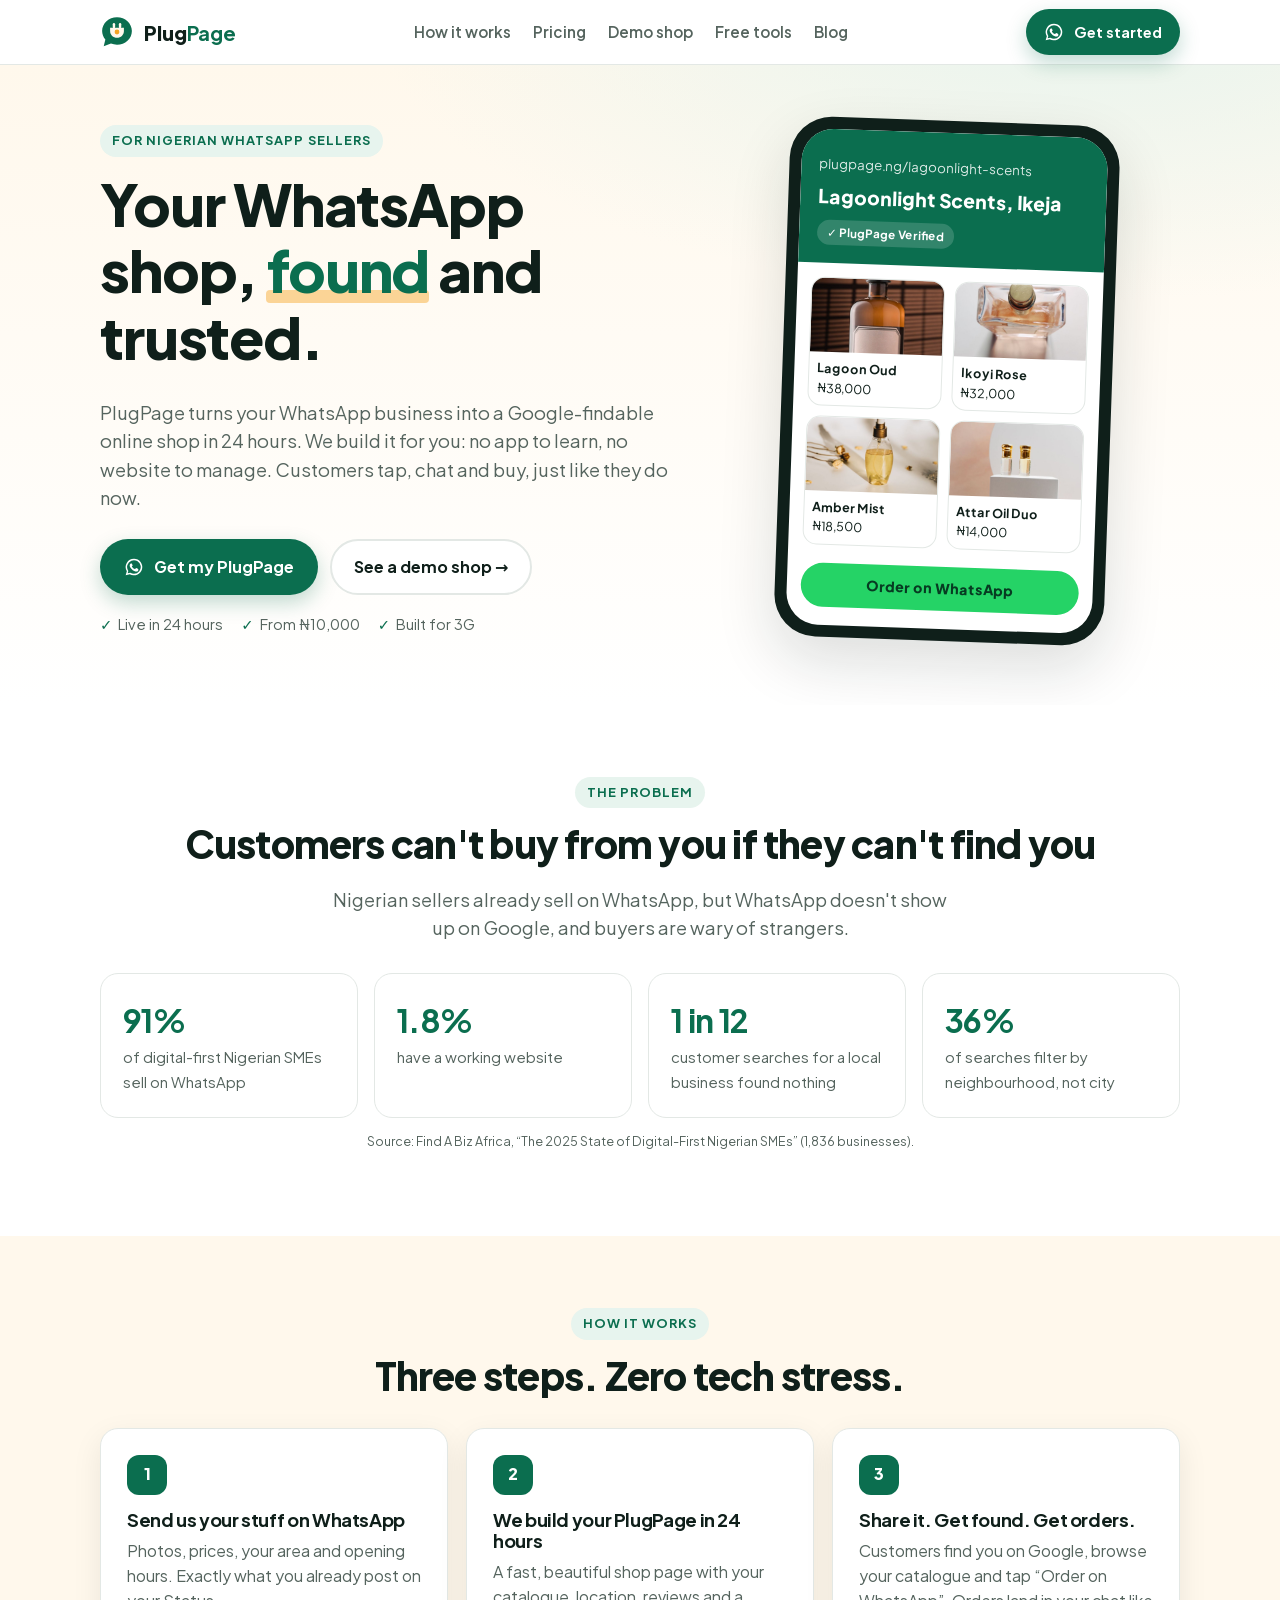
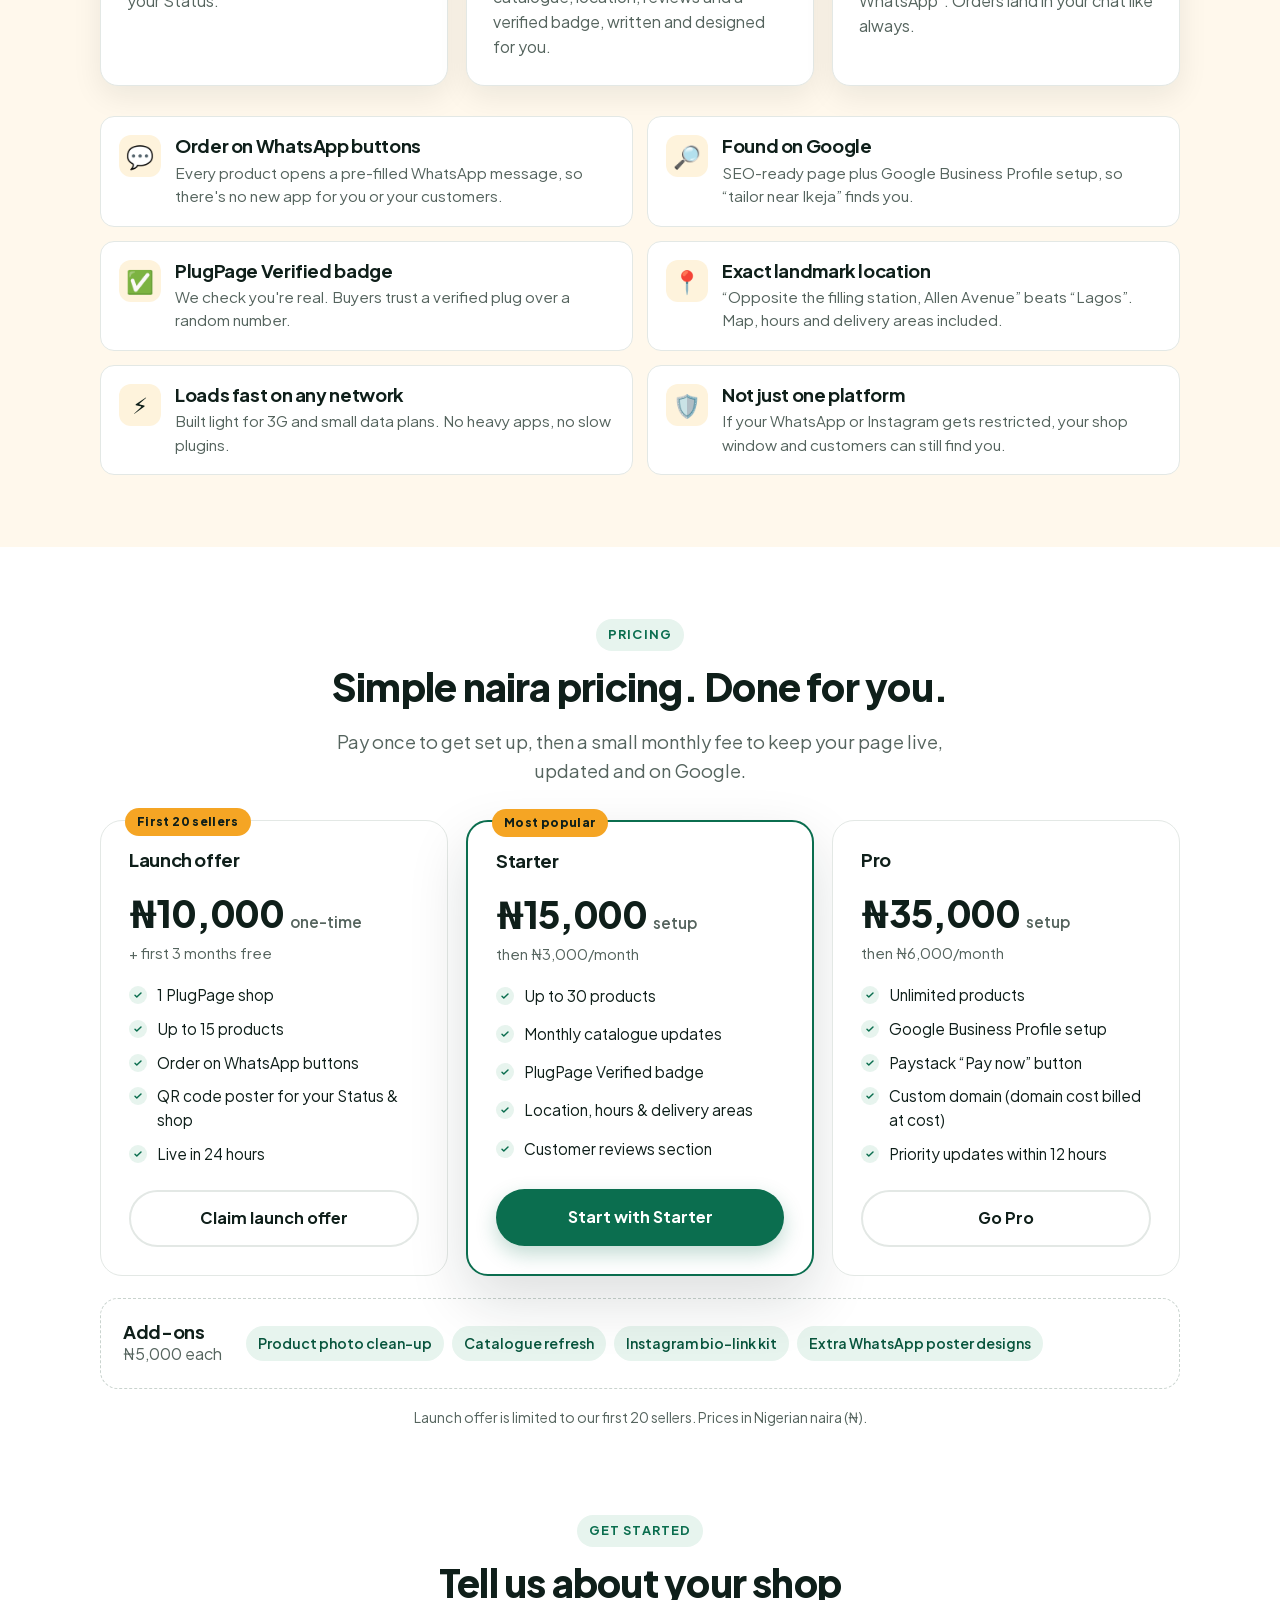
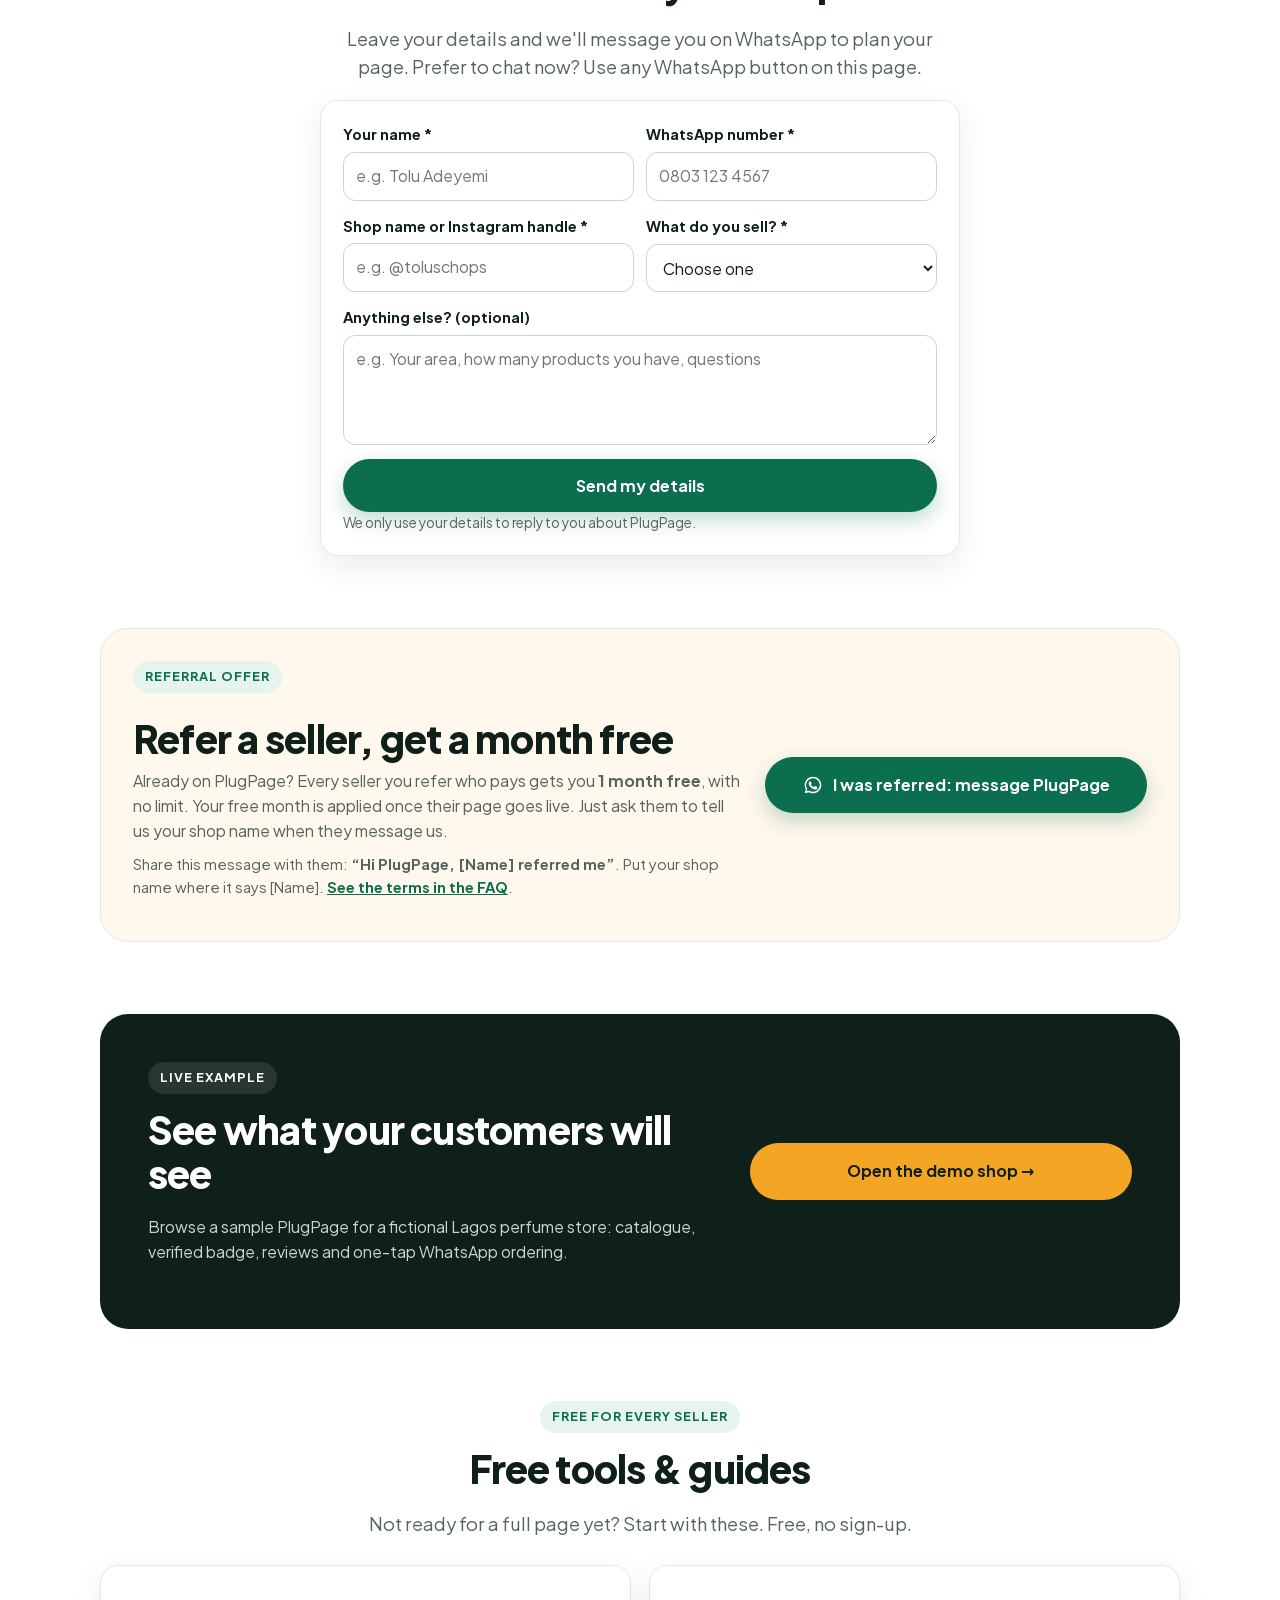
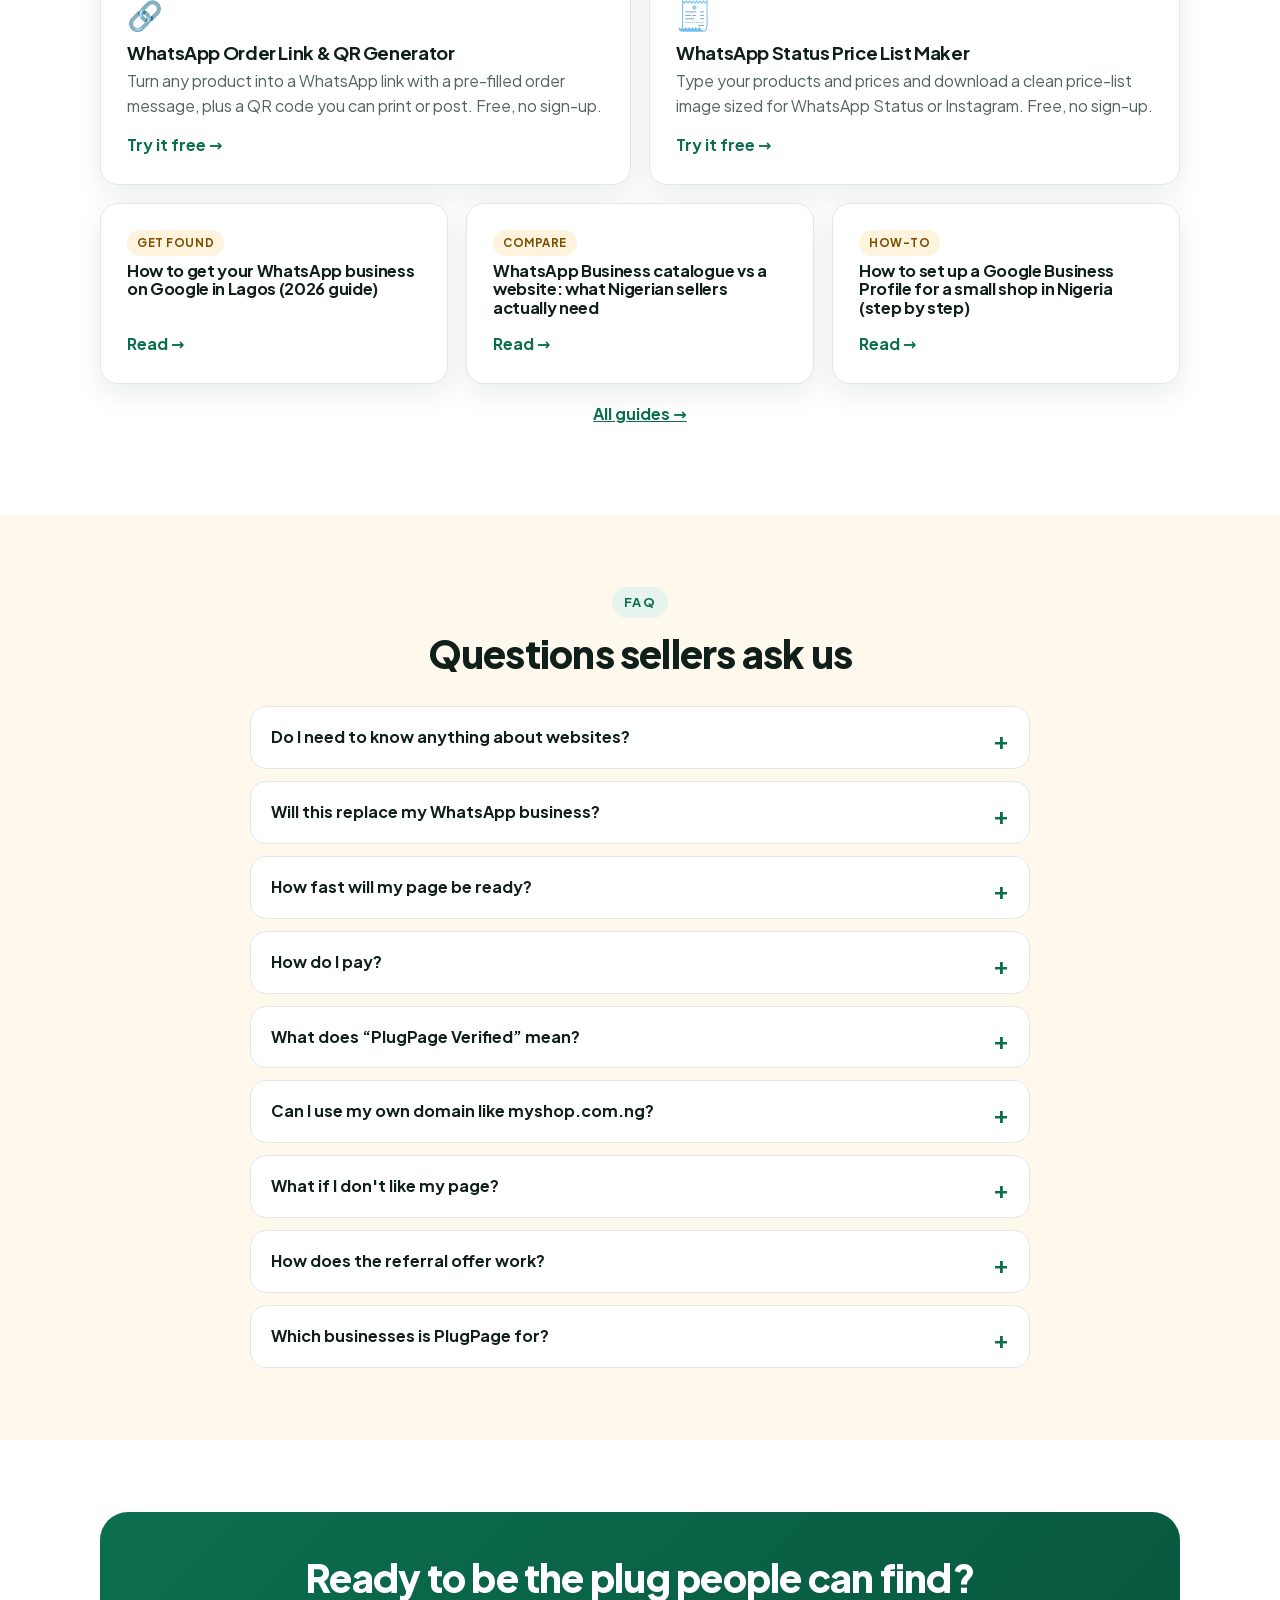
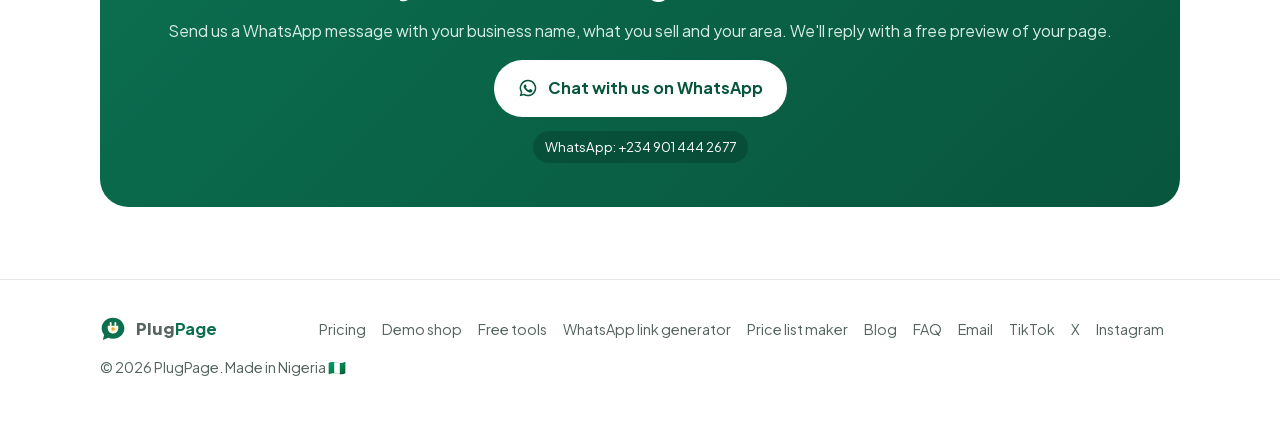
==== commit 3e73989c: "SEO fixes (sitemap, absolute canonicals/og:url, favicon, OG images) and homepage lead form with Apps" ====
--- a/index.html
+++ b/index.html
@@ -1 +1,923 @@
-<!DOCTYPE html><!--qiPZs2SMkz_j5_g1WJr8K--><html lang="en-NG" class="__variable_532bb9"><head><meta charSet="utf-8"/><meta name="viewport" content="width=device-width, initial-scale=1"/><link rel="preload" href="_next/static/media/636a5ac981f94f8b-s.p.woff2" as="font" crossorigin="" type="font/woff2"/><link rel="preload" as="image" href="logo.svg"/><link rel="preload" as="image" href="demo/lagoon-oud.jpg"/><link rel="preload" as="image" href="demo/ikoyi-rose.jpg"/><link rel="preload" as="image" href="demo/harmattan-amber-mist.jpg"/><link rel="preload" as="image" href="demo/attar-oil-duo.jpg"/><link rel="stylesheet" href="_next/static/css/2cbfd47812a1af62.css" data-precedence="next"/><link rel="preload" as="script" fetchPriority="low" href="_next/static/chunks/webpack-ce166bb3116bfbb2.js"/><script src="_next/static/chunks/4bd1b696-c023c6e3521b1417.js" async=""></script><script src="_next/static/chunks/255-1f92380adbc6ec99.js" async=""></script><script src="_next/static/chunks/main-app-acbead7381daace8.js" async=""></script><script src="_next/static/chunks/619-ba102abea3e3d0e4.js" async=""></script><script src="_next/static/chunks/app/page-6400eeb2f711520a.js" async=""></script><meta name="next-size-adjust" content=""/><meta name="theme-color" content="#0B6E4F"/><title>PlugPage | Your WhatsApp shop, found and trusted.</title><meta name="description" content="PlugPage turns your WhatsApp business into a Google-findable, trusted online shop in 24 hours. No app to learn, no website to manage. Built for Nigerian sellers."/><meta name="keywords" content="WhatsApp store Nigeria,online shop Lagos,small business website Nigeria,Google Business Profile Nigeria,sell on WhatsApp,PlugPage"/><meta name="robots" content="index, follow"/><link rel="canonical" href="index.html"/><meta property="og:title" content="PlugPage: Your WhatsApp shop, found and trusted."/><meta property="og:description" content="PlugPage turns your WhatsApp business into a Google-findable, trusted online shop in 24 hours. No app to learn, no website to manage. Built for Nigerian sellers."/><meta property="og:url" content="https://plugpage.pages.dev/"/><meta property="og:site_name" content="PlugPage"/><meta property="og:locale" content="en_NG"/><meta property="og:image" content="https://plugpage.pages.dev/og.png"/><meta property="og:image:width" content="1200"/><meta property="og:image:height" content="630"/><meta property="og:image:alt" content="PlugPage"/><meta property="og:type" content="website"/><meta name="twitter:card" content="summary_large_image"/><meta name="twitter:title" content="PlugPage: Your WhatsApp shop, found and trusted."/><meta name="twitter:description" content="PlugPage turns your WhatsApp business into a Google-findable, trusted online shop in 24 hours. No app to learn, no website to manage. Built for Nigerian sellers."/><meta name="twitter:image" content="https://plugpage.pages.dev/og.png"/><link rel="icon" href="icon.svg@bf4d167ce13e955d" type="image/svg+xml" sizes="any"/><script src="_next/static/chunks/polyfills-42372ed130431b0a.js" noModule=""></script></head><body><div hidden=""><!--$--><!--/$--></div><script type="application/ld+json">{"@context":"https://schema.org","@graph":[{"@type":"Organization","name":"PlugPage","url":"https://plugpage.pages.dev","logo":"https://plugpage.pages.dev/logo.svg","areaServed":"NG","slogan":"Your WhatsApp shop, found and trusted.","sameAs":["https://www.tiktok.com/@plugpageng","https://x.com/AmarachukwuOnu4","https://www.instagram.com/plugpageng/"]},{"@type":"FAQPage","mainEntity":[{"@type":"Question","name":"Do I need to know anything about websites?","acceptedAnswer":{"@type":"Answer","text":"No. If you can send a WhatsApp message, you can have a PlugPage. We do the writing, design and setup, and you just approve it."}},{"@type":"Question","name":"Will this replace my WhatsApp business?","acceptedAnswer":{"@type":"Answer","text":"No, it powers it. Every “Order” button opens a chat with you on WhatsApp, so you keep selling the way you already do, just to more people."}},{"@type":"Question","name":"How fast will my page be ready?","acceptedAnswer":{"@type":"Answer","text":"Usually within 24 hours of receiving your photos, prices and details. Pro updates are done within 12 hours."}},{"@type":"Question","name":"How do I pay?","acceptedAnswer":{"@type":"Answer","text":"Bank transfer or a secure payment link. You get a receipt every time. Monthly plans can be cancelled any time, and your page simply goes offline at the end of the paid month."}},{"@type":"Question","name":"What does “PlugPage Verified” mean?","acceptedAnswer":{"@type":"Answer","text":"We confirm your phone number, your social media history, and your ID or CAC registration if you have one. It tells buyers a real person runs this business. It is not a guarantee of individual orders."}},{"@type":"Question","name":"Can I use my own domain like myshop.com.ng?","acceptedAnswer":{"@type":"Answer","text":"Yes, on Pro. We help you buy and connect it, and you pay only what the domain registrar charges."}},{"@type":"Question","name":"What if I don't like my page?","acceptedAnswer":{"@type":"Answer","text":"We revise it until you're happy before it goes live. If we can't get it right, we refund your setup fee."}},{"@type":"Question","name":"How does the referral offer work?","acceptedAnswer":{"@type":"Answer","text":"Refer another seller and get 1 month free for each one who pays, with no limit. The seller you refer must pay for a PlugPage plan, and your free month is applied after their page goes live. When they message us, they should tell us your shop name (for example “Hi PlugPage, [your shop name] referred me”) so we can credit you."}},{"@type":"Question","name":"Which businesses is PlugPage for?","acceptedAnswer":{"@type":"Answer","text":"Fashion, beauty, food, caterers, tailors, makeup artists, phone and gadget sellers, cleaners, tutors and event vendors. Anyone who sells through WhatsApp or Instagram in Nigeria."}}]}]}</script><header class="nav"><div class="wrap"><a class="brand" aria-label="PlugPage home" href="index.html"><img src="logo.svg" alt="" width="34" height="34"/><span>Plug<b>Page</b></span></a><nav class="nav-links" aria-label="Main"><a href="index.html#how">How it works</a><a href="index.html#pricing">Pricing</a><a href="demo/index.html">Demo shop</a><a href="tools/index.html">Free tools</a><a href="blog/index.html">Blog</a></nav><a class="btn btn-primary" href="https://wa.me/2349014442677?text=Hi%20PlugPage!%20I&#x27;d%20like%20a%20PlugPage%20for%20my%20business.%0ABusiness%20name%3A%0AWhat%20I%20sell%3A%0AArea%2Flandmark%3A" target="_blank" rel="noopener noreferrer"><svg class="wa-ico" viewBox="0 0 24 24" aria-hidden="true" fill="currentColor"><path d="M12 2a10 10 0 0 0-8.6 15.1L2 22l5-1.3A10 10 0 1 0 12 2zm0 18.2c-1.5 0-3-.4-4.3-1.2l-.3-.2-3 .8.8-2.9-.2-.3A8.2 8.2 0 1 1 12 20.2zm4.5-6.1c-.2-.1-1.5-.7-1.7-.8-.2-.1-.4-.1-.6.1l-.8 1c-.1.2-.3.2-.5.1a6.7 6.7 0 0 1-3.3-2.9c-.2-.4.2-.4.7-1.3.1-.2 0-.3 0-.4l-.8-1.8c-.2-.5-.4-.4-.6-.4h-.5a1 1 0 0 0-.7.3 3 3 0 0 0-.9 2.2c0 1.3.9 2.5 1.1 2.7.1.2 1.8 2.8 4.4 3.9 1.6.7 2.3.8 3.1.6.5-.1 1.5-.6 1.7-1.2.2-.6.2-1.1.2-1.2-.1-.1-.3-.2-.5-.3z"></path></svg> Get started</a></div></header><main><section class="hero"><div class="wrap hero-grid"><div><span class="eyebrow">For Nigerian WhatsApp sellers</span><h1>Your WhatsApp shop, <span class="hl">found</span> and trusted.</h1><p class="lead">PlugPage turns your WhatsApp business into a Google-findable online shop in 24 hours. We build it for you: no app to learn, no website to manage. Customers tap, chat and buy, just like they do now.</p><div class="hero-ctas"><a class="btn btn-primary" href="https://wa.me/2349014442677?text=Hi%20PlugPage!%20I&#x27;d%20like%20a%20PlugPage%20for%20my%20business.%0ABusiness%20name%3A%0AWhat%20I%20sell%3A%0AArea%2Flandmark%3A" target="_blank" rel="noopener noreferrer"><svg class="wa-ico" viewBox="0 0 24 24" aria-hidden="true" fill="currentColor"><path d="M12 2a10 10 0 0 0-8.6 15.1L2 22l5-1.3A10 10 0 1 0 12 2zm0 18.2c-1.5 0-3-.4-4.3-1.2l-.3-.2-3 .8.8-2.9-.2-.3A8.2 8.2 0 1 1 12 20.2zm4.5-6.1c-.2-.1-1.5-.7-1.7-.8-.2-.1-.4-.1-.6.1l-.8 1c-.1.2-.3.2-.5.1a6.7 6.7 0 0 1-3.3-2.9c-.2-.4.2-.4.7-1.3.1-.2 0-.3 0-.4l-.8-1.8c-.2-.5-.4-.4-.6-.4h-.5a1 1 0 0 0-.7.3 3 3 0 0 0-.9 2.2c0 1.3.9 2.5 1.1 2.7.1.2 1.8 2.8 4.4 3.9 1.6.7 2.3.8 3.1.6.5-.1 1.5-.6 1.7-1.2.2-.6.2-1.1.2-1.2-.1-.1-.3-.2-.5-.3z"></path></svg> Get my PlugPage</a><a class="btn btn-ghost" href="demo/index.html">See a demo shop →</a></div><div class="trust"><span>Live in 24 hours</span><span>From ₦10,000</span><span>Built for 3G</span></div></div><div aria-hidden="true"><div class="phone"><div class="screen"><div class="scr-head"><small>plugpage.ng/lagoonlight-scents</small><div style="font-weight:800;font-size:1.2rem;margin-top:6px">Lagoonlight Scents, Ikeja</div><div class="scr-badge">✓ PlugPage Verified</div></div><div class="scr-body"><div class="scr-item"><img class="ph" src="demo/lagoon-oud.jpg" alt="" width="160" height="74"/><div class="t"><b>Lagoon Oud</b>₦38,000</div></div><div class="scr-item"><img class="ph" src="demo/ikoyi-rose.jpg" alt="" width="160" height="74"/><div class="t"><b>Ikoyi Rose</b>₦32,000</div></div><div class="scr-item"><img class="ph" src="demo/harmattan-amber-mist.jpg" alt="" width="160" height="74"/><div class="t"><b>Amber Mist</b>₦18,500</div></div><div class="scr-item"><img class="ph" src="demo/attar-oil-duo.jpg" alt="" width="160" height="74"/><div class="t"><b>Attar Oil Duo</b>₦14,000</div></div></div><div class="scr-cta">Order on WhatsApp</div></div></div></div></div></section><section class="section"><div class="wrap"><div class="center"><span class="eyebrow">The problem</span><h2>Customers can&#x27;t buy from you if they can&#x27;t find you</h2><p class="lead">Nigerian sellers already sell on WhatsApp, but WhatsApp doesn&#x27;t show up on Google, and buyers are wary of strangers.</p></div><div class="stats" style="margin-top:30px"><div class="stat"><b>91%</b><span>of digital-first Nigerian SMEs sell on WhatsApp</span></div><div class="stat"><b>1.8%</b><span>have a working website</span></div><div class="stat"><b>1 in 12</b><span>customer searches for a local business found nothing</span></div><div class="stat"><b>36%</b><span>of searches filter by neighbourhood, not city</span></div></div><p class="src center">Source: Find A Biz Africa, “The 2025 State of Digital-First Nigerian SMEs” (1,836 businesses).</p></div></section><section class="section bg-cream" id="how"><div class="wrap"><div class="center"><span class="eyebrow">How it works</span><h2>Three steps. Zero tech stress.</h2></div><div class="grid-3" style="margin-top:30px"><div class="card"><div class="step-n">1</div><h3>Send us your stuff on WhatsApp</h3><p>Photos, prices, your area and opening hours. Exactly what you already post on your Status.</p></div><div class="card"><div class="step-n">2</div><h3>We build your PlugPage in 24 hours</h3><p>A fast, beautiful shop page with your catalogue, location, reviews and a verified badge, written and designed for you.</p></div><div class="card"><div class="step-n">3</div><h3>Share it. Get found. Get orders.</h3><p>Customers find you on Google, browse your catalogue and tap “Order on WhatsApp”. Orders land in your chat like always.</p></div></div><div class="feat"><div class="feat-item"><i aria-hidden="true">💬</i><div><h3 style="margin-bottom:4px">Order on WhatsApp buttons</h3><p>Every product opens a pre-filled WhatsApp message, so there&#x27;s no new app for you or your customers.</p></div></div><div class="feat-item"><i aria-hidden="true">🔎</i><div><h3 style="margin-bottom:4px">Found on Google</h3><p>SEO-ready page plus Google Business Profile setup, so “tailor near Ikeja” finds you.</p></div></div><div class="feat-item"><i aria-hidden="true">✅</i><div><h3 style="margin-bottom:4px">PlugPage Verified badge</h3><p>We check you&#x27;re real. Buyers trust a verified plug over a random number.</p></div></div><div class="feat-item"><i aria-hidden="true">📍</i><div><h3 style="margin-bottom:4px">Exact landmark location</h3><p>“Opposite the filling station, Allen Avenue” beats “Lagos”. Map, hours and delivery areas included.</p></div></div><div class="feat-item"><i aria-hidden="true">⚡</i><div><h3 style="margin-bottom:4px">Loads fast on any network</h3><p>Built light for 3G and small data plans. No heavy apps, no slow plugins.</p></div></div><div class="feat-item"><i aria-hidden="true">🛡️</i><div><h3 style="margin-bottom:4px">Not just one platform</h3><p>If your WhatsApp or Instagram gets restricted, your shop window and customers can still find you.</p></div></div></div></div></section><section class="section" id="pricing"><div class="wrap"><div class="center"><span class="eyebrow">Pricing</span><h2>Simple naira pricing. Done for you.</h2><p class="lead">Pay once to get set up, then a small monthly fee to keep your page live, updated and on Google.</p></div><div class="pricing"><div class="plan"><span class="tag">First 20 sellers</span><h3>Launch offer</h3><div class="price">₦10,000<!-- --> <small>one-time</small></div><div class="price-sub">+ first 3 months free</div><ul><li>1 PlugPage shop</li><li>Up to 15 products</li><li>Order on WhatsApp buttons</li><li>QR code poster for your Status &amp; shop</li><li>Live in 24 hours</li></ul><a class="btn btn-ghost btn-block" href="https://wa.me/2349014442677?text=Hi%20PlugPage!%20I&#x27;m%20interested%20in%20the%20Launch%20offer%20plan." target="_blank" rel="noopener noreferrer">Claim launch offer</a></div><div class="plan featured"><span class="tag">Most popular</span><h3>Starter</h3><div class="price">₦15,000<!-- --> <small>setup</small></div><div class="price-sub">then ₦3,000/month</div><ul><li>Up to 30 products</li><li>Monthly catalogue updates</li><li>PlugPage Verified badge</li><li>Location, hours &amp; delivery areas</li><li>Customer reviews section</li></ul><a class="btn btn-primary btn-block" href="https://wa.me/2349014442677?text=Hi%20PlugPage!%20I&#x27;m%20interested%20in%20the%20Starter%20plan." target="_blank" rel="noopener noreferrer">Start with Starter</a></div><div class="plan"><h3>Pro</h3><div class="price">₦35,000<!-- --> <small>setup</small></div><div class="price-sub">then ₦6,000/month</div><ul><li>Unlimited products</li><li>Google Business Profile setup</li><li>Paystack “Pay now” button</li><li>Custom domain (domain cost billed at cost)</li><li>Priority updates within 12 hours</li></ul><a class="btn btn-ghost btn-block" href="https://wa.me/2349014442677?text=Hi%20PlugPage!%20I&#x27;m%20interested%20in%20the%20Pro%20plan." target="_blank" rel="noopener noreferrer">Go Pro</a></div></div><div class="addons"><div><h3 style="margin:0">Add-ons</h3><div style="color:var(--muted)">₦5,000 each</div></div><div class="chips"><span class="chip">Product photo clean-up</span><span class="chip">Catalogue refresh</span><span class="chip">Instagram bio-link kit</span><span class="chip">Extra WhatsApp poster designs</span></div></div><p class="compare">Launch offer is limited to our first 20 sellers. Prices in Nigerian naira (₦).</p></div></section><section class="section" style="padding-top:0" id="refer"><div class="wrap"><div class="refer"><div><span class="eyebrow">Referral offer</span><h2>Refer a seller, get a month free</h2><p>Already on PlugPage? Every seller you refer who pays gets you <b>1 month free</b>, with no limit. Your free month is applied once their page goes live. Just ask them to tell us your shop name when they message us.</p><p class="refer-small">Share this message with them: <b>“Hi PlugPage, [Name] referred me”</b>. Put your shop name where it says [Name].<!-- --> <a href="index.html#faq" style="color:var(--green);font-weight:700">See the terms in the FAQ</a>.</p></div><div><a class="btn btn-primary btn-block" href="https://wa.me/2349014442677?text=Hi%20PlugPage%2C%20%5BName%5D%20referred%20me" target="_blank" rel="noopener noreferrer"><svg class="wa-ico" viewBox="0 0 24 24" aria-hidden="true" fill="currentColor"><path d="M12 2a10 10 0 0 0-8.6 15.1L2 22l5-1.3A10 10 0 1 0 12 2zm0 18.2c-1.5 0-3-.4-4.3-1.2l-.3-.2-3 .8.8-2.9-.2-.3A8.2 8.2 0 1 1 12 20.2zm4.5-6.1c-.2-.1-1.5-.7-1.7-.8-.2-.1-.4-.1-.6.1l-.8 1c-.1.2-.3.2-.5.1a6.7 6.7 0 0 1-3.3-2.9c-.2-.4.2-.4.7-1.3.1-.2 0-.3 0-.4l-.8-1.8c-.2-.5-.4-.4-.6-.4h-.5a1 1 0 0 0-.7.3 3 3 0 0 0-.9 2.2c0 1.3.9 2.5 1.1 2.7.1.2 1.8 2.8 4.4 3.9 1.6.7 2.3.8 3.1.6.5-.1 1.5-.6 1.7-1.2.2-.6.2-1.1.2-1.2-.1-.1-.3-.2-.5-.3z"></path></svg> I was referred: message PlugPage</a></div></div></div></section><section class="section" style="padding-top:0"><div class="wrap"><div class="demo-teaser"><div><span class="eyebrow" style="background:rgba(255,255,255,.1);color:#fff">Live example</span><h2>See what your customers will see</h2><p>Browse a sample PlugPage for a fictional Lagos perfume store: catalogue, verified badge, reviews and one-tap WhatsApp ordering.</p></div><div><a class="btn btn-amber btn-block" href="demo/index.html">Open the demo shop →</a></div></div></div></section><section class="section" style="padding-top:0" id="free"><div class="wrap"><div class="center"><span class="eyebrow">Free for every seller</span><h2>Free tools &amp; guides</h2><p class="lead">Not ready for a full page yet? Start with these. Free, no sign-up.</p></div><div class="grid-2" style="margin-top:26px"><a class="card card-link" href="tools/whatsapp-link/index.html"><span style="font-size:1.8rem">🔗</span><h3 style="margin:0">WhatsApp Order Link &amp; QR Generator</h3><p>Turn any product into a WhatsApp link with a pre-filled order message, plus a QR code you can print or post. Free, no sign-up.</p><span class="more">Try it free →</span></a><a class="card card-link" href="tools/price-list/index.html"><span style="font-size:1.8rem">🧾</span><h3 style="margin:0">WhatsApp Status Price List Maker</h3><p>Type your products and prices and download a clean price-list image sized for WhatsApp Status or Instagram. Free, no sign-up.</p><span class="more">Try it free →</span></a></div><div class="grid-3" style="margin-top:18px"><a class="card card-link" href="blog/get-whatsapp-business-on-google-lagos/index.html"><span class="tag-pill">Get found</span><h3 style="margin:0;font-size:1.02rem">How to get your WhatsApp business on Google in Lagos (2026 guide)</h3><span class="more">Read →</span></a><a class="card card-link" href="blog/whatsapp-business-catalogue-vs-website/index.html"><span class="tag-pill">Compare</span><h3 style="margin:0;font-size:1.02rem">WhatsApp Business catalogue vs a website: what Nigerian sellers actually need</h3><span class="more">Read →</span></a><a class="card card-link" href="blog/google-business-profile-nigeria-small-shop/index.html"><span class="tag-pill">How-to</span><h3 style="margin:0;font-size:1.02rem">How to set up a Google Business Profile for a small shop in Nigeria (step by step)</h3><span class="more">Read →</span></a></div><p class="center" style="margin-top:18px"><a style="color:var(--green);font-weight:700" href="blog/index.html">All guides →</a></p></div></section><section class="section bg-cream" id="faq"><div class="wrap"><div class="center"><span class="eyebrow">FAQ</span><h2>Questions sellers ask us</h2></div><div class="faq"><details><summary>Do I need to know anything about websites?</summary><p>No. If you can send a WhatsApp message, you can have a PlugPage. We do the writing, design and setup, and you just approve it.</p></details><details><summary>Will this replace my WhatsApp business?</summary><p>No, it powers it. Every “Order” button opens a chat with you on WhatsApp, so you keep selling the way you already do, just to more people.</p></details><details><summary>How fast will my page be ready?</summary><p>Usually within 24 hours of receiving your photos, prices and details. Pro updates are done within 12 hours.</p></details><details><summary>How do I pay?</summary><p>Bank transfer or a secure payment link. You get a receipt every time. Monthly plans can be cancelled any time, and your page simply goes offline at the end of the paid month.</p></details><details><summary>What does “PlugPage Verified” mean?</summary><p>We confirm your phone number, your social media history, and your ID or CAC registration if you have one. It tells buyers a real person runs this business. It is not a guarantee of individual orders.</p></details><details><summary>Can I use my own domain like myshop.com.ng?</summary><p>Yes, on Pro. We help you buy and connect it, and you pay only what the domain registrar charges.</p></details><details><summary>What if I don&#x27;t like my page?</summary><p>We revise it until you&#x27;re happy before it goes live. If we can&#x27;t get it right, we refund your setup fee.</p></details><details><summary>How does the referral offer work?</summary><p>Refer another seller and get 1 month free for each one who pays, with no limit. The seller you refer must pay for a PlugPage plan, and your free month is applied after their page goes live. When they message us, they should tell us your shop name (for example “Hi PlugPage, [your shop name] referred me”) so we can credit you.</p></details><details><summary>Which businesses is PlugPage for?</summary><p>Fashion, beauty, food, caterers, tailors, makeup artists, phone and gadget sellers, cleaners, tutors and event vendors. Anyone who sells through WhatsApp or Instagram in Nigeria.</p></details></div></div></section><section class="section" id="contact"><div class="wrap"><div class="contact"><h2>Ready to be the plug people can find?</h2><p>Send us a WhatsApp message with your business name, what you sell and your area. We&#x27;ll reply with a free preview of your page.</p><a class="btn btn-primary" href="https://wa.me/2349014442677?text=Hi%20PlugPage!%20I&#x27;d%20like%20a%20PlugPage%20for%20my%20business.%0ABusiness%20name%3A%0AWhat%20I%20sell%3A%0AArea%2Flandmark%3A" target="_blank" rel="noopener noreferrer"><svg class="wa-ico" viewBox="0 0 24 24" aria-hidden="true" fill="currentColor"><path d="M12 2a10 10 0 0 0-8.6 15.1L2 22l5-1.3A10 10 0 1 0 12 2zm0 18.2c-1.5 0-3-.4-4.3-1.2l-.3-.2-3 .8.8-2.9-.2-.3A8.2 8.2 0 1 1 12 20.2zm4.5-6.1c-.2-.1-1.5-.7-1.7-.8-.2-.1-.4-.1-.6.1l-.8 1c-.1.2-.3.2-.5.1a6.7 6.7 0 0 1-3.3-2.9c-.2-.4.2-.4.7-1.3.1-.2 0-.3 0-.4l-.8-1.8c-.2-.5-.4-.4-.6-.4h-.5a1 1 0 0 0-.7.3 3 3 0 0 0-.9 2.2c0 1.3.9 2.5 1.1 2.7.1.2 1.8 2.8 4.4 3.9 1.6.7 2.3.8 3.1.6.5-.1 1.5-.6 1.7-1.2.2-.6.2-1.1.2-1.2-.1-.1-.3-.2-.5-.3z"></path></svg> Chat with us on WhatsApp</a><div><span class="ph-note">WhatsApp: <!-- -->+234 901 444 2677</span></div></div></div></section></main><footer><div class="wrap"><div class="brand" style="font-size:1.05rem"><img src="logo.svg" alt="" width="26" height="26"/><span>Plug<b>Page</b></span></div><div><a href="index.html#pricing">Pricing</a><a href="demo/index.html">Demo shop</a><a href="tools/index.html">Free tools</a><a href="tools/whatsapp-link/index.html">WhatsApp link generator</a><a href="tools/price-list/index.html">Price list maker</a><a href="blog/index.html">Blog</a><a href="index.html#faq">FAQ</a><a href="mailto:plugpage@mail.grokbot.com">Email</a><a href="https://www.tiktok.com/@plugpageng" target="_blank" rel="noopener noreferrer" aria-label="PlugPage on TikTok">TikTok</a><a href="https://x.com/AmarachukwuOnu4" target="_blank" rel="noopener noreferrer" aria-label="PlugPage on X">X</a><a href="https://www.instagram.com/plugpageng/" target="_blank" rel="noopener noreferrer" aria-label="PlugPage on Instagram">Instagram</a></div><div>© <!-- -->2026<!-- --> PlugPage. Made in Nigeria 🇳🇬</div></div></footer><div class="mcta"><a class="btn btn-primary btn-block" href="https://wa.me/2349014442677?text=Hi%20PlugPage!%20I&#x27;d%20like%20a%20PlugPage%20for%20my%20business.%0ABusiness%20name%3A%0AWhat%20I%20sell%3A%0AArea%2Flandmark%3A" target="_blank" rel="noopener noreferrer"><svg class="wa-ico" viewBox="0 0 24 24" aria-hidden="true" fill="currentColor"><path d="M12 2a10 10 0 0 0-8.6 15.1L2 22l5-1.3A10 10 0 1 0 12 2zm0 18.2c-1.5 0-3-.4-4.3-1.2l-.3-.2-3 .8.8-2.9-.2-.3A8.2 8.2 0 1 1 12 20.2zm4.5-6.1c-.2-.1-1.5-.7-1.7-.8-.2-.1-.4-.1-.6.1l-.8 1c-.1.2-.3.2-.5.1a6.7 6.7 0 0 1-3.3-2.9c-.2-.4.2-.4.7-1.3.1-.2 0-.3 0-.4l-.8-1.8c-.2-.5-.4-.4-.6-.4h-.5a1 1 0 0 0-.7.3 3 3 0 0 0-.9 2.2c0 1.3.9 2.5 1.1 2.7.1.2 1.8 2.8 4.4 3.9 1.6.7 2.3.8 3.1.6.5-.1 1.5-.6 1.7-1.2.2-.6.2-1.1.2-1.2-.1-.1-.3-.2-.5-.3z"></path></svg> Get my PlugPage on WhatsApp</a></div><!--$--><!--/$--><script src="_next/static/chunks/webpack-ce166bb3116bfbb2.js" id="_R_" async=""></script><script>(self.__next_f=self.__next_f||[]).push([0])</script><script>self.__next_f.push([1,"1:\"$Sreact.fragment\"\n2:I[9766,[],\"\"]\n3:I[8924,[],\"\"]\n4:I[2619,[\"619\",\"static/chunks/619-ba102abea3e3d0e4.js\",\"974\",\"static/chunks/app/page-6400eeb2f711520a.js\"],\"\"]\nc:I[7150,[],\"\"]\n:HL[\"/_next/static/media/636a5ac981f94f8b-s.p.woff2\",\"font\",{\"crossOrigin\":\"\",\"type\":\"font/woff2\"}]\n:HL[\"/_next/static/css/2cbfd47812a1af62.css\",\"style\"]\n5:Tb19,"])</script><script>self.__next_f.push([1,"{\"@context\":\"https://schema.org\",\"@graph\":[{\"@type\":\"Organization\",\"name\":\"PlugPage\",\"url\":\"https://plugpage.pages.dev\",\"logo\":\"https://plugpage.pages.dev/logo.svg\",\"areaServed\":\"NG\",\"slogan\":\"Your WhatsApp shop, found and trusted.\",\"sameAs\":[\"https://www.tiktok.com/@plugpageng\",\"https://x.com/AmarachukwuOnu4\",\"https://www.instagram.com/plugpageng/\"]},{\"@type\":\"FAQPage\",\"mainEntity\":[{\"@type\":\"Question\",\"name\":\"Do I need to know anything about websites?\",\"acceptedAnswer\":{\"@type\":\"Answer\",\"text\":\"No. If you can send a WhatsApp message, you can have a PlugPage. We do the writing, design and setup, and you just approve it.\"}},{\"@type\":\"Question\",\"name\":\"Will this replace my WhatsApp business?\",\"acceptedAnswer\":{\"@type\":\"Answer\",\"text\":\"No, it powers it. Every “Order” button opens a chat with you on WhatsApp, so you keep selling the way you already do, just to more people.\"}},{\"@type\":\"Question\",\"name\":\"How fast will my page be ready?\",\"acceptedAnswer\":{\"@type\":\"Answer\",\"text\":\"Usually within 24 hours of receiving your photos, prices and details. Pro updates are done within 12 hours.\"}},{\"@type\":\"Question\",\"name\":\"How do I pay?\",\"acceptedAnswer\":{\"@type\":\"Answer\",\"text\":\"Bank transfer or a secure payment link. You get a receipt every time. Monthly plans can be cancelled any time, and your page simply goes offline at the end of the paid month.\"}},{\"@type\":\"Question\",\"name\":\"What does “PlugPage Verified” mean?\",\"acceptedAnswer\":{\"@type\":\"Answer\",\"text\":\"We confirm your phone number, your social media history, and your ID or CAC registration if you have one. It tells buyers a real person runs this business. It is not a guarantee of individual orders.\"}},{\"@type\":\"Question\",\"name\":\"Can I use my own domain like myshop.com.ng?\",\"acceptedAnswer\":{\"@type\":\"Answer\",\"text\":\"Yes, on Pro. We help you buy and connect it, and you pay only what the domain registrar charges.\"}},{\"@type\":\"Question\",\"name\":\"What if I don't like my page?\",\"acceptedAnswer\":{\"@type\":\"Answer\",\"text\":\"We revise it until you're happy before it goes live. If we can't get it right, we refund your setup fee.\"}},{\"@type\":\"Question\",\"name\":\"How does the referral offer work?\",\"acceptedAnswer\":{\"@type\":\"Answer\",\"text\":\"Refer another seller and get 1 month free for each one who pays, with no limit. The seller you refer must pay for a PlugPage plan, and your free month is applied after their page goes live. When they message us, they should tell us your shop name (for example “Hi PlugPage, [your shop name] referred me”) so we can credit you.\"}},{\"@type\":\"Question\",\"name\":\"Which businesses is PlugPage for?\",\"acceptedAnswer\":{\"@type\":\"Answer\",\"text\":\"Fashion, beauty, food, caterers, tailors, makeup artists, phone and gadget sellers, cleaners, tutors and event vendors. Anyone who sells through WhatsApp or Instagram in Nigeria.\"}}]}]}"])</script><script>self.__next_f.push([1,"0:{\"P\":null,\"b\":\"qiPZs2SMkz-j5-g1WJr8K\",\"p\":\"\",\"c\":[\"\",\"\"],\"i\":false,\"f\":[[[\"\",{\"children\":[\"__PAGE__\",{}]},\"$undefined\",\"$undefined\",true],[\"\",[\"$\",\"$1\",\"c\",{\"children\":[[[\"$\",\"link\",\"0\",{\"rel\":\"stylesheet\",\"href\":\"/_next/static/css/2cbfd47812a1af62.css\",\"precedence\":\"next\",\"crossOrigin\":\"$undefined\",\"nonce\":\"$undefined\"}]],[\"$\",\"html\",null,{\"lang\":\"en-NG\",\"className\":\"__variable_532bb9\",\"children\":[\"$\",\"body\",null,{\"children\":[\"$\",\"$L2\",null,{\"parallelRouterKey\":\"children\",\"error\":\"$undefined\",\"errorStyles\":\"$undefined\",\"errorScripts\":\"$undefined\",\"template\":[\"$\",\"$L3\",null,{}],\"templateStyles\":\"$undefined\",\"templateScripts\":\"$undefined\",\"notFound\":[[\"$\",\"main\",null,{\"className\":\"section center\",\"children\":[\"$\",\"div\",null,{\"className\":\"wrap\",\"children\":[[\"$\",\"h1\",null,{\"children\":\"Page not found\"}],[\"$\",\"p\",null,{\"className\":\"lead\",\"children\":\"This PlugPage doesn't exist (yet).\"}],[\"$\",\"$L4\",null,{\"className\":\"btn btn-primary\",\"href\":\"/\",\"children\":\"Go home\"}]]}]}],[]],\"forbidden\":\"$undefined\",\"unauthorized\":\"$undefined\"}]}]}]]}],{\"children\":[\"__PAGE__\",[\"$\",\"$1\",\"c\",{\"children\":[[[\"$\",\"script\",null,{\"type\":\"application/ld+json\",\"dangerouslySetInnerHTML\":{\"__html\":\"$5\"}}],\"$L6\",\"$L7\",\"$L8\",\"$L9\"],null,\"$La\"]}],{},null,false]},null,false],\"$Lb\",false]],\"m\":\"$undefined\",\"G\":[\"$c\",[]],\"s\":false,\"S\":true}\n"])</script><script>self.__next_f.push([1,"17:I[4431,[],\"OutletBoundary\"]\n19:I[5278,[],\"AsyncMetadataOutlet\"]\n1b:I[4431,[],\"ViewportBoundary\"]\n1d:I[4431,[],\"MetadataBoundary\"]\n1e:\"$Sreact.suspense\"\n"])</script><script>self.__next_f.push([1,"6:[false,[\"$\",\"header\",null,{\"className\":\"nav\",\"children\":[\"$\",\"div\",null,{\"className\":\"wrap\",\"children\":[[\"$\",\"$L4\",null,{\"href\":\"/\",\"className\":\"brand\",\"aria-label\":\"PlugPage home\",\"children\":[[\"$\",\"img\",null,{\"src\":\"/logo.svg\",\"alt\":\"\",\"width\":34,\"height\":34}],[\"$\",\"span\",null,{\"children\":[\"Plug\",[\"$\",\"b\",null,{\"children\":\"Page\"}]]}]]}],[\"$\",\"nav\",null,{\"className\":\"nav-links\",\"aria-label\":\"Main\",\"children\":[[\"$\",\"$L4\",null,{\"href\":\"/#how\",\"children\":\"How it works\"}],[\"$\",\"$L4\",null,{\"href\":\"/#pricing\",\"children\":\"Pricing\"}],[\"$\",\"$L4\",null,{\"href\":\"/demo/\",\"children\":\"Demo shop\"}],[\"$\",\"$L4\",null,{\"href\":\"/tools/\",\"children\":\"Free tools\"}],[\"$\",\"$L4\",null,{\"href\":\"/blog/\",\"children\":\"Blog\"}]]}],[\"$\",\"a\",null,{\"className\":\"btn btn-primary\",\"href\":\"https://wa.me/2349014442677?text=Hi%20PlugPage!%20I'd%20like%20a%20PlugPage%20for%20my%20business.%0ABusiness%20name%3A%0AWhat%20I%20sell%3A%0AArea%2Flandmark%3A\",\"target\":\"_blank\",\"rel\":\"noopener noreferrer\",\"children\":[[\"$\",\"svg\",null,{\"className\":\"wa-ico\",\"viewBox\":\"0 0 24 24\",\"aria-hidden\":\"true\",\"fill\":\"currentColor\",\"children\":[\"$\",\"path\",null,{\"d\":\"M12 2a10 10 0 0 0-8.6 15.1L2 22l5-1.3A10 10 0 1 0 12 2zm0 18.2c-1.5 0-3-.4-4.3-1.2l-.3-.2-3 .8.8-2.9-.2-.3A8.2 8.2 0 1 1 12 20.2zm4.5-6.1c-.2-.1-1.5-.7-1.7-.8-.2-.1-.4-.1-.6.1l-.8 1c-.1.2-.3.2-.5.1a6.7 6.7 0 0 1-3.3-2.9c-.2-.4.2-.4.7-1.3.1-.2 0-.3 0-.4l-.8-1.8c-.2-.5-.4-.4-.6-.4h-.5a1 1 0 0 0-.7.3 3 3 0 0 0-.9 2.2c0 1.3.9 2.5 1.1 2.7.1.2 1.8 2.8 4.4 3.9 1.6.7 2.3.8 3.1.6.5-.1 1.5-.6 1.7-1.2.2-.6.2-1.1.2-1.2-.1-.1-.3-.2-.5-.3z\"}]}],\" Get started\"]}]]}]}]]\n"])</script><script>self.__next_f.push([1,"7:[\"$\",\"main\",null,{\"children\":[[\"$\",\"section\",null,{\"className\":\"hero\",\"children\":[\"$\",\"div\",null,{\"className\":\"wrap hero-grid\",\"children\":[[\"$\",\"div\",null,{\"children\":[[\"$\",\"span\",null,{\"className\":\"eyebrow\",\"children\":\"For Nigerian WhatsApp sellers\"}],[\"$\",\"h1\",null,{\"children\":[\"Your WhatsApp shop, \",[\"$\",\"span\",null,{\"className\":\"hl\",\"children\":\"found\"}],\" and trusted.\"]}],[\"$\",\"p\",null,{\"className\":\"lead\",\"children\":\"PlugPage turns your WhatsApp business into a Google-findable online shop in 24 hours. We build it for you: no app to learn, no website to manage. Customers tap, chat and buy, just like they do now.\"}],[\"$\",\"div\",null,{\"className\":\"hero-ctas\",\"children\":[[\"$\",\"a\",null,{\"className\":\"btn btn-primary\",\"href\":\"https://wa.me/2349014442677?text=Hi%20PlugPage!%20I'd%20like%20a%20PlugPage%20for%20my%20business.%0ABusiness%20name%3A%0AWhat%20I%20sell%3A%0AArea%2Flandmark%3A\",\"target\":\"_blank\",\"rel\":\"noopener noreferrer\",\"children\":[[\"$\",\"svg\",null,{\"className\":\"wa-ico\",\"viewBox\":\"0 0 24 24\",\"aria-hidden\":\"true\",\"fill\":\"currentColor\",\"children\":[\"$\",\"path\",null,{\"d\":\"M12 2a10 10 0 0 0-8.6 15.1L2 22l5-1.3A10 10 0 1 0 12 2zm0 18.2c-1.5 0-3-.4-4.3-1.2l-.3-.2-3 .8.8-2.9-.2-.3A8.2 8.2 0 1 1 12 20.2zm4.5-6.1c-.2-.1-1.5-.7-1.7-.8-.2-.1-.4-.1-.6.1l-.8 1c-.1.2-.3.2-.5.1a6.7 6.7 0 0 1-3.3-2.9c-.2-.4.2-.4.7-1.3.1-.2 0-.3 0-.4l-.8-1.8c-.2-.5-.4-.4-.6-.4h-.5a1 1 0 0 0-.7.3 3 3 0 0 0-.9 2.2c0 1.3.9 2.5 1.1 2.7.1.2 1.8 2.8 4.4 3.9 1.6.7 2.3.8 3.1.6.5-.1 1.5-.6 1.7-1.2.2-.6.2-1.1.2-1.2-.1-.1-.3-.2-.5-.3z\"}]}],\" Get my PlugPage\"]}],[\"$\",\"$L4\",null,{\"className\":\"btn btn-ghost\",\"href\":\"/demo/\",\"children\":\"See a demo shop →\"}]]}],[\"$\",\"div\",null,{\"className\":\"trust\",\"children\":[[\"$\",\"span\",null,{\"children\":\"Live in 24 hours\"}],[\"$\",\"span\",null,{\"children\":\"From ₦10,000\"}],[\"$\",\"span\",null,{\"children\":\"Built for 3G\"}]]}]]}],[\"$\",\"div\",null,{\"aria-hidden\":\"true\",\"children\":[\"$\",\"div\",null,{\"className\":\"phone\",\"children\":[\"$\",\"div\",null,{\"className\":\"screen\",\"children\":[[\"$\",\"div\",null,{\"className\":\"scr-head\",\"children\":[[\"$\",\"small\",null,{\"children\":\"plugpage.ng/lagoonlight-scents\"}],[\"$\",\"div\",null,{\"style\":{\"fontWeight\":800,\"fontSize\":\"1.2rem\",\"marginTop\":6},\"children\":\"Lagoonlight Scents, Ikeja\"}],[\"$\",\"div\",null,{\"className\":\"scr-badge\",\"children\":\"✓ PlugPage Verified\"}]]}],[\"$\",\"div\",null,{\"className\":\"scr-body\",\"children\":[[\"$\",\"div\",\"Lagoon Oud\",{\"className\":\"scr-item\",\"children\":[[\"$\",\"img\",null,{\"className\":\"ph\",\"src\":\"/demo/lagoon-oud.jpg\",\"alt\":\"\",\"width\":160,\"height\":74}],[\"$\",\"div\",null,{\"className\":\"t\",\"children\":[[\"$\",\"b\",null,{\"children\":\"Lagoon Oud\"}],\"₦38,000\"]}]]}],[\"$\",\"div\",\"Ikoyi Rose\",{\"className\":\"scr-item\",\"children\":[[\"$\",\"img\",null,{\"className\":\"ph\",\"src\":\"/demo/ikoyi-rose.jpg\",\"alt\":\"\",\"width\":160,\"height\":74}],[\"$\",\"div\",null,{\"className\":\"t\",\"children\":[[\"$\",\"b\",null,{\"children\":\"Ikoyi Rose\"}],\"₦32,000\"]}]]}],[\"$\",\"div\",\"Amber Mist\",{\"className\":\"scr-item\",\"children\":[[\"$\",\"img\",null,{\"className\":\"ph\",\"src\":\"/demo/harmattan-amber-mist.jpg\",\"alt\":\"\",\"width\":160,\"height\":74}],[\"$\",\"div\",null,{\"className\":\"t\",\"children\":[[\"$\",\"b\",null,{\"children\":\"Amber Mist\"}],\"₦18,500\"]}]]}],[\"$\",\"div\",\"Attar Oil Duo\",{\"className\":\"scr-item\",\"children\":[[\"$\",\"img\",null,{\"className\":\"ph\",\"src\":\"/demo/attar-oil-duo.jpg\",\"alt\":\"\",\"width\":160,\"height\":74}],[\"$\",\"div\",null,{\"className\":\"t\",\"children\":[[\"$\",\"b\",null,{\"children\":\"Attar Oil Duo\"}],\"₦14,000\"]}]]}]]}],[\"$\",\"div\",null,{\"className\":\"scr-cta\",\"children\":\"Order on WhatsApp\"}]]}]}]}]]}]}],[\"$\",\"section\",null,{\"className\":\"section\",\"children\":[\"$\",\"div\",null,{\"className\":\"wrap\",\"children\":[[\"$\",\"div\",null,{\"className\":\"center\",\"children\":[[\"$\",\"span\",null,{\"className\":\"eyebrow\",\"children\":\"The problem\"}],[\"$\",\"h2\",null,{\"children\":\"Customers can't buy from you if they can't find you\"}],[\"$\",\"p\",null,{\"className\":\"lead\",\"children\":\"Nigerian sellers already sell on WhatsApp, but WhatsApp doesn't show up on Google, and buyers are wary of strangers.\"}]]}],[\"$\",\"div\",null,{\"className\":\"stats\",\"style\":{\"marginTop\":30},\"children\":[[\"$\",\"div\",null,{\"className\":\"stat\",\"children\":[[\"$\",\"b\",null,{\"children\":\"91%\"}],[\"$\",\"span\",null,{\"children\":\"of digital-first Nigerian SMEs sell on WhatsApp\"}]]}],[\"$\",\"div\",null,{\"className\":\"stat\",\"children\":[[\"$\",\"b\",null,{\"children\":\"1.8%\"}],[\"$\",\"span\",null,{\"children\":\"have a working website\"}]]}],[\"$\",\"div\",null,{\"className\":\"stat\",\"children\":[[\"$\",\"b\",null,{\"children\":\"1 in 12\"}],[\"$\",\"span\",null,{\"children\":\"customer searches for a local business found nothing\"}]]}],[\"$\",\"div\",null,{\"className\":\"stat\",\"children\":[\"$Ld\",\"$Le\"]}]]}],\"$Lf\"]}]}],\"$L10\",\"$L11\",\"$L12\",\"$L13\",\"$L14\",\"$L15\",\"$L16\"]}]\n"])</script><script>self.__next_f.push([1,"8:[\"$\",\"footer\",null,{\"children\":[\"$\",\"div\",null,{\"className\":\"wrap\",\"children\":[[\"$\",\"div\",null,{\"className\":\"brand\",\"style\":{\"fontSize\":\"1.05rem\"},\"children\":[[\"$\",\"img\",null,{\"src\":\"/logo.svg\",\"alt\":\"\",\"width\":26,\"height\":26}],[\"$\",\"span\",null,{\"children\":[\"Plug\",[\"$\",\"b\",null,{\"children\":\"Page\"}]]}]]}],[\"$\",\"div\",null,{\"children\":[[\"$\",\"$L4\",null,{\"href\":\"/#pricing\",\"children\":\"Pricing\"}],[\"$\",\"$L4\",null,{\"href\":\"/demo/\",\"children\":\"Demo shop\"}],[\"$\",\"$L4\",null,{\"href\":\"/tools/\",\"children\":\"Free tools\"}],[\"$\",\"$L4\",null,{\"href\":\"/tools/whatsapp-link/\",\"children\":\"WhatsApp link generator\"}],[\"$\",\"$L4\",null,{\"href\":\"/tools/price-list/\",\"children\":\"Price list maker\"}],[\"$\",\"$L4\",null,{\"href\":\"/blog/\",\"children\":\"Blog\"}],[\"$\",\"$L4\",null,{\"href\":\"/#faq\",\"children\":\"FAQ\"}],[\"$\",\"a\",null,{\"href\":\"mailto:plugpage@mail.grokbot.com\",\"children\":\"Email\"}],[\"$\",\"a\",null,{\"href\":\"https://www.tiktok.com/@plugpageng\",\"target\":\"_blank\",\"rel\":\"noopener noreferrer\",\"aria-label\":\"PlugPage on TikTok\",\"children\":\"TikTok\"}],[\"$\",\"a\",null,{\"href\":\"https://x.com/AmarachukwuOnu4\",\"target\":\"_blank\",\"rel\":\"noopener noreferrer\",\"aria-label\":\"PlugPage on X\",\"children\":\"X\"}],[\"$\",\"a\",null,{\"href\":\"https://www.instagram.com/plugpageng/\",\"target\":\"_blank\",\"rel\":\"noopener noreferrer\",\"aria-label\":\"PlugPage on Instagram\",\"children\":\"Instagram\"}]]}],[\"$\",\"div\",null,{\"children\":[\"© \",2026,\" PlugPage. Made in Nigeria 🇳🇬\"]}]]}]}]\n"])</script><script>self.__next_f.push([1,"9:[\"$\",\"div\",null,{\"className\":\"mcta\",\"children\":[\"$\",\"a\",null,{\"className\":\"btn btn-primary btn-block\",\"href\":\"https://wa.me/2349014442677?text=Hi%20PlugPage!%20I'd%20like%20a%20PlugPage%20for%20my%20business.%0ABusiness%20name%3A%0AWhat%20I%20sell%3A%0AArea%2Flandmark%3A\",\"target\":\"_blank\",\"rel\":\"noopener noreferrer\",\"children\":[[\"$\",\"svg\",null,{\"className\":\"wa-ico\",\"viewBox\":\"0 0 24 24\",\"aria-hidden\":\"true\",\"fill\":\"currentColor\",\"children\":[\"$\",\"path\",null,{\"d\":\"M12 2a10 10 0 0 0-8.6 15.1L2 22l5-1.3A10 10 0 1 0 12 2zm0 18.2c-1.5 0-3-.4-4.3-1.2l-.3-.2-3 .8.8-2.9-.2-.3A8.2 8.2 0 1 1 12 20.2zm4.5-6.1c-.2-.1-1.5-.7-1.7-.8-.2-.1-.4-.1-.6.1l-.8 1c-.1.2-.3.2-.5.1a6.7 6.7 0 0 1-3.3-2.9c-.2-.4.2-.4.7-1.3.1-.2 0-.3 0-.4l-.8-1.8c-.2-.5-.4-.4-.6-.4h-.5a1 1 0 0 0-.7.3 3 3 0 0 0-.9 2.2c0 1.3.9 2.5 1.1 2.7.1.2 1.8 2.8 4.4 3.9 1.6.7 2.3.8 3.1.6.5-.1 1.5-.6 1.7-1.2.2-.6.2-1.1.2-1.2-.1-.1-.3-.2-.5-.3z\"}]}],\" Get my PlugPage on WhatsApp\"]}]}]\n"])</script><script>self.__next_f.push([1,"a:[\"$\",\"$L17\",null,{\"children\":[\"$L18\",[\"$\",\"$L19\",null,{\"promise\":\"$@1a\"}]]}]\nb:[\"$\",\"$1\",\"h\",{\"children\":[null,[[\"$\",\"$L1b\",null,{\"children\":\"$L1c\"}],[\"$\",\"meta\",null,{\"name\":\"next-size-adjust\",\"content\":\"\"}]],[\"$\",\"$L1d\",null,{\"children\":[\"$\",\"div\",null,{\"hidden\":true,\"children\":[\"$\",\"$1e\",null,{\"fallback\":null,\"children\":\"$L1f\"}]}]}]]}]\n"])</script><script>self.__next_f.push([1,"d:[\"$\",\"b\",null,{\"children\":\"36%\"}]\ne:[\"$\",\"span\",null,{\"children\":\"of searches filter by neighbourhood, not city\"}]\nf:[\"$\",\"p\",null,{\"className\":\"src center\",\"children\":\"Source: Find A Biz Africa, “The 2025 State of Digital-First Nigerian SMEs” (1,836 businesses).\"}]\n"])</script><script>self.__next_f.push([1,"10:[\"$\",\"section\",null,{\"className\":\"section bg-cream\",\"id\":\"how\",\"children\":[\"$\",\"div\",null,{\"className\":\"wrap\",\"children\":[[\"$\",\"div\",null,{\"className\":\"center\",\"children\":[[\"$\",\"span\",null,{\"className\":\"eyebrow\",\"children\":\"How it works\"}],[\"$\",\"h2\",null,{\"children\":\"Three steps. Zero tech stress.\"}]]}],[\"$\",\"div\",null,{\"className\":\"grid-3\",\"style\":{\"marginTop\":30},\"children\":[[\"$\",\"div\",\"Send us your stuff on WhatsApp\",{\"className\":\"card\",\"children\":[[\"$\",\"div\",null,{\"className\":\"step-n\",\"children\":1}],[\"$\",\"h3\",null,{\"children\":\"Send us your stuff on WhatsApp\"}],[\"$\",\"p\",null,{\"children\":\"Photos, prices, your area and opening hours. Exactly what you already post on your Status.\"}]]}],[\"$\",\"div\",\"We build your PlugPage in 24 hours\",{\"className\":\"card\",\"children\":[[\"$\",\"div\",null,{\"className\":\"step-n\",\"children\":2}],[\"$\",\"h3\",null,{\"children\":\"We build your PlugPage in 24 hours\"}],[\"$\",\"p\",null,{\"children\":\"A fast, beautiful shop page with your catalogue, location, reviews and a verified badge, written and designed for you.\"}]]}],[\"$\",\"div\",\"Share it. Get found. Get orders.\",{\"className\":\"card\",\"children\":[[\"$\",\"div\",null,{\"className\":\"step-n\",\"children\":3}],[\"$\",\"h3\",null,{\"children\":\"Share it. Get found. Get orders.\"}],[\"$\",\"p\",null,{\"children\":\"Customers find you on Google, browse your catalogue and tap “Order on WhatsApp”. Orders land in your chat like always.\"}]]}]]}],[\"$\",\"div\",null,{\"className\":\"feat\",\"children\":[[\"$\",\"div\",\"Order on WhatsApp buttons\",{\"className\":\"feat-item\",\"children\":[[\"$\",\"i\",null,{\"aria-hidden\":\"true\",\"children\":\"💬\"}],[\"$\",\"div\",null,{\"children\":[[\"$\",\"h3\",null,{\"style\":{\"marginBottom\":4},\"children\":\"Order on WhatsApp buttons\"}],[\"$\",\"p\",null,{\"children\":\"Every product opens a pre-filled WhatsApp message, so there's no new app for you or your customers.\"}]]}]]}],[\"$\",\"div\",\"Found on Google\",{\"className\":\"feat-item\",\"children\":[[\"$\",\"i\",null,{\"aria-hidden\":\"true\",\"children\":\"🔎\"}],[\"$\",\"div\",null,{\"children\":[[\"$\",\"h3\",null,{\"style\":{\"marginBottom\":4},\"children\":\"Found on Google\"}],[\"$\",\"p\",null,{\"children\":\"SEO-ready page plus Google Business Profile setup, so “tailor near Ikeja” finds you.\"}]]}]]}],[\"$\",\"div\",\"PlugPage Verified badge\",{\"className\":\"feat-item\",\"children\":[[\"$\",\"i\",null,{\"aria-hidden\":\"true\",\"children\":\"✅\"}],[\"$\",\"div\",null,{\"children\":[[\"$\",\"h3\",null,{\"style\":{\"marginBottom\":4},\"children\":\"PlugPage Verified badge\"}],[\"$\",\"p\",null,{\"children\":\"We check you're real. Buyers trust a verified plug over a random number.\"}]]}]]}],[\"$\",\"div\",\"Exact landmark location\",{\"className\":\"feat-item\",\"children\":[[\"$\",\"i\",null,{\"aria-hidden\":\"true\",\"children\":\"📍\"}],[\"$\",\"div\",null,{\"children\":[[\"$\",\"h3\",null,{\"style\":{\"marginBottom\":4},\"children\":\"Exact landmark location\"}],[\"$\",\"p\",null,{\"children\":\"“Opposite the filling station, Allen Avenue” beats “Lagos”. Map, hours and delivery areas included.\"}]]}]]}],[\"$\",\"div\",\"Loads fast on any network\",{\"className\":\"feat-item\",\"children\":[[\"$\",\"i\",null,{\"aria-hidden\":\"true\",\"children\":\"⚡\"}],[\"$\",\"div\",null,{\"children\":[[\"$\",\"h3\",null,{\"style\":{\"marginBottom\":4},\"children\":\"Loads fast on any network\"}],[\"$\",\"p\",null,{\"children\":\"Built light for 3G and small data plans. No heavy apps, no slow plugins.\"}]]}]]}],[\"$\",\"div\",\"Not just one platform\",{\"className\":\"feat-item\",\"children\":[[\"$\",\"i\",null,{\"aria-hidden\":\"true\",\"children\":\"🛡️\"}],[\"$\",\"div\",null,{\"children\":[[\"$\",\"h3\",null,{\"style\":{\"marginBottom\":4},\"children\":\"Not just one platform\"}],[\"$\",\"p\",null,{\"children\":\"If your WhatsApp or Instagram gets restricted, your shop window and customers can still find you.\"}]]}]]}]]}]]}]}]\n"])</script><script>self.__next_f.push([1,"11:[\"$\",\"section\",null,{\"className\":\"section\",\"id\":\"pricing\",\"children\":[\"$\",\"div\",null,{\"className\":\"wrap\",\"children\":[[\"$\",\"div\",null,{\"className\":\"center\",\"children\":[[\"$\",\"span\",null,{\"className\":\"eyebrow\",\"children\":\"Pricing\"}],[\"$\",\"h2\",null,{\"children\":\"Simple naira pricing. Done for you.\"}],[\"$\",\"p\",null,{\"className\":\"lead\",\"children\":\"Pay once to get set up, then a small monthly fee to keep your page live, updated and on Google.\"}]]}],[\"$\",\"div\",null,{\"className\":\"pricing\",\"children\":[[\"$\",\"div\",\"Launch offer\",{\"className\":\"plan\",\"children\":[[\"$\",\"span\",null,{\"className\":\"tag\",\"children\":\"First 20 sellers\"}],[\"$\",\"h3\",null,{\"children\":\"Launch offer\"}],[\"$\",\"div\",null,{\"className\":\"price\",\"children\":[\"₦10,000\",\" \",[\"$\",\"small\",null,{\"children\":\"one-time\"}]]}],[\"$\",\"div\",null,{\"className\":\"price-sub\",\"children\":\"+ first 3 months free\"}],[\"$\",\"ul\",null,{\"children\":[[\"$\",\"li\",\"1 PlugPage shop\",{\"children\":\"1 PlugPage shop\"}],[\"$\",\"li\",\"Up to 15 products\",{\"children\":\"Up to 15 products\"}],[\"$\",\"li\",\"Order on WhatsApp buttons\",{\"children\":\"Order on WhatsApp buttons\"}],[\"$\",\"li\",\"QR code poster for your Status \u0026 shop\",{\"children\":\"QR code poster for your Status \u0026 shop\"}],[\"$\",\"li\",\"Live in 24 hours\",{\"children\":\"Live in 24 hours\"}]]}],[\"$\",\"a\",null,{\"className\":\"btn btn-ghost btn-block\",\"href\":\"https://wa.me/2349014442677?text=Hi%20PlugPage!%20I'm%20interested%20in%20the%20Launch%20offer%20plan.\",\"target\":\"_blank\",\"rel\":\"noopener noreferrer\",\"children\":\"Claim launch offer\"}]]}],[\"$\",\"div\",\"Starter\",{\"className\":\"plan featured\",\"children\":[[\"$\",\"span\",null,{\"className\":\"tag\",\"children\":\"Most popular\"}],[\"$\",\"h3\",null,{\"children\":\"Starter\"}],[\"$\",\"div\",null,{\"className\":\"price\",\"children\":[\"₦15,000\",\" \",[\"$\",\"small\",null,{\"children\":\"setup\"}]]}],[\"$\",\"div\",null,{\"className\":\"price-sub\",\"children\":\"then ₦3,000/month\"}],[\"$\",\"ul\",null,{\"children\":[[\"$\",\"li\",\"Up to 30 products\",{\"children\":\"Up to 30 products\"}],[\"$\",\"li\",\"Monthly catalogue updates\",{\"children\":\"Monthly catalogue updates\"}],[\"$\",\"li\",\"PlugPage Verified badge\",{\"children\":\"PlugPage Verified badge\"}],[\"$\",\"li\",\"Location, hours \u0026 delivery areas\",{\"children\":\"Location, hours \u0026 delivery areas\"}],[\"$\",\"li\",\"Customer reviews section\",{\"children\":\"Customer reviews section\"}]]}],[\"$\",\"a\",null,{\"className\":\"btn btn-primary btn-block\",\"href\":\"https://wa.me/2349014442677?text=Hi%20PlugPage!%20I'm%20interested%20in%20the%20Starter%20plan.\",\"target\":\"_blank\",\"rel\":\"noopener noreferrer\",\"children\":\"Start with Starter\"}]]}],[\"$\",\"div\",\"Pro\",{\"className\":\"plan\",\"children\":[\"\",[\"$\",\"h3\",null,{\"children\":\"Pro\"}],[\"$\",\"div\",null,{\"className\":\"price\",\"children\":[\"₦35,000\",\" \",[\"$\",\"small\",null,{\"children\":\"setup\"}]]}],[\"$\",\"div\",null,{\"className\":\"price-sub\",\"children\":\"then ₦6,000/month\"}],[\"$\",\"ul\",null,{\"children\":[[\"$\",\"li\",\"Unlimited products\",{\"children\":\"Unlimited products\"}],[\"$\",\"li\",\"Google Business Profile setup\",{\"children\":\"Google Business Profile setup\"}],[\"$\",\"li\",\"Paystack “Pay now” button\",{\"children\":\"Paystack “Pay now” button\"}],[\"$\",\"li\",\"Custom domain (domain cost billed at cost)\",{\"children\":\"Custom domain (domain cost billed at cost)\"}],[\"$\",\"li\",\"Priority updates within 12 hours\",{\"children\":\"Priority updates within 12 hours\"}]]}],[\"$\",\"a\",null,{\"className\":\"btn btn-ghost btn-block\",\"href\":\"https://wa.me/2349014442677?text=Hi%20PlugPage!%20I'm%20interested%20in%20the%20Pro%20plan.\",\"target\":\"_blank\",\"rel\":\"noopener noreferrer\",\"children\":\"Go Pro\"}]]}]]}],[\"$\",\"div\",null,{\"className\":\"addons\",\"children\":[[\"$\",\"div\",null,{\"children\":[[\"$\",\"h3\",null,{\"style\":{\"margin\":0},\"children\":\"Add-ons\"}],[\"$\",\"div\",null,{\"style\":{\"color\":\"var(--muted)\"},\"children\":\"₦5,000 each\"}]]}],[\"$\",\"div\",null,{\"className\":\"chips\",\"children\":[[\"$\",\"span\",\"Product photo clean-up\",{\"className\":\"chip\",\"children\":\"Product photo clean-up\"}],[\"$\",\"span\",\"Catalogue refresh\",{\"className\":\"chip\",\"children\":\"Catalogue refresh\"}],[\"$\",\"span\",\"Instagram bio-link kit\",{\"className\":\"chip\",\"children\":\"Instagram bio-link kit\"}],[\"$\",\"span\",\"Extra WhatsApp poster designs\",{\"className\":\"chip\",\"children\":\"Extra WhatsApp poster designs\"}]]}]]}],[\"$\",\"p\",null,{\"className\":\"compare\",\"children\":\"Launch offer is limited to our first 20 sellers. Prices in Nigerian naira (₦).\"}]]}]}]\n"])</script><script>self.__next_f.push([1,"12:[\"$\",\"section\",null,{\"className\":\"section\",\"style\":{\"paddingTop\":0},\"id\":\"refer\",\"children\":[\"$\",\"div\",null,{\"className\":\"wrap\",\"children\":[\"$\",\"div\",null,{\"className\":\"refer\",\"children\":[[\"$\",\"div\",null,{\"children\":[[\"$\",\"span\",null,{\"className\":\"eyebrow\",\"children\":\"Referral offer\"}],[\"$\",\"h2\",null,{\"children\":\"Refer a seller, get a month free\"}],[\"$\",\"p\",null,{\"children\":[\"Already on PlugPage? Every seller you refer who pays gets you \",[\"$\",\"b\",null,{\"children\":\"1 month free\"}],\", with no limit. Your free month is applied once their page goes live. Just ask them to tell us your shop name when they message us.\"]}],[\"$\",\"p\",null,{\"className\":\"refer-small\",\"children\":[\"Share this message with them: \",[\"$\",\"b\",null,{\"children\":\"“Hi PlugPage, [Name] referred me”\"}],\". Put your shop name where it says [Name].\",\" \",[\"$\",\"a\",null,{\"href\":\"#faq\",\"style\":{\"color\":\"var(--green)\",\"fontWeight\":700},\"children\":\"See the terms in the FAQ\"}],\".\"]}]]}],[\"$\",\"div\",null,{\"children\":[\"$\",\"a\",null,{\"className\":\"btn btn-primary btn-block\",\"href\":\"https://wa.me/2349014442677?text=Hi%20PlugPage%2C%20%5BName%5D%20referred%20me\",\"target\":\"_blank\",\"rel\":\"noopener noreferrer\",\"children\":[[\"$\",\"svg\",null,{\"className\":\"wa-ico\",\"viewBox\":\"0 0 24 24\",\"aria-hidden\":\"true\",\"fill\":\"currentColor\",\"children\":[\"$\",\"path\",null,{\"d\":\"M12 2a10 10 0 0 0-8.6 15.1L2 22l5-1.3A10 10 0 1 0 12 2zm0 18.2c-1.5 0-3-.4-4.3-1.2l-.3-.2-3 .8.8-2.9-.2-.3A8.2 8.2 0 1 1 12 20.2zm4.5-6.1c-.2-.1-1.5-.7-1.7-.8-.2-.1-.4-.1-.6.1l-.8 1c-.1.2-.3.2-.5.1a6.7 6.7 0 0 1-3.3-2.9c-.2-.4.2-.4.7-1.3.1-.2 0-.3 0-.4l-.8-1.8c-.2-.5-.4-.4-.6-.4h-.5a1 1 0 0 0-.7.3 3 3 0 0 0-.9 2.2c0 1.3.9 2.5 1.1 2.7.1.2 1.8 2.8 4.4 3.9 1.6.7 2.3.8 3.1.6.5-.1 1.5-.6 1.7-1.2.2-.6.2-1.1.2-1.2-.1-.1-.3-.2-.5-.3z\"}]}],\" I was referred: message PlugPage\"]}]}]]}]}]}]\n"])</script><script>self.__next_f.push([1,"13:[\"$\",\"section\",null,{\"className\":\"section\",\"style\":{\"paddingTop\":0},\"children\":[\"$\",\"div\",null,{\"className\":\"wrap\",\"children\":[\"$\",\"div\",null,{\"className\":\"demo-teaser\",\"children\":[[\"$\",\"div\",null,{\"children\":[[\"$\",\"span\",null,{\"className\":\"eyebrow\",\"style\":{\"background\":\"rgba(255,255,255,.1)\",\"color\":\"#fff\"},\"children\":\"Live example\"}],[\"$\",\"h2\",null,{\"children\":\"See what your customers will see\"}],[\"$\",\"p\",null,{\"children\":\"Browse a sample PlugPage for a fictional Lagos perfume store: catalogue, verified badge, reviews and one-tap WhatsApp ordering.\"}]]}],[\"$\",\"div\",null,{\"children\":[\"$\",\"$L4\",null,{\"className\":\"btn btn-amber btn-block\",\"href\":\"/demo/\",\"children\":\"Open the demo shop →\"}]}]]}]}]}]\n"])</script><script>self.__next_f.push([1,"14:[\"$\",\"section\",null,{\"className\":\"section\",\"style\":{\"paddingTop\":0},\"id\":\"free\",\"children\":[\"$\",\"div\",null,{\"className\":\"wrap\",\"children\":[[\"$\",\"div\",null,{\"className\":\"center\",\"children\":[[\"$\",\"span\",null,{\"className\":\"eyebrow\",\"children\":\"Free for every seller\"}],[\"$\",\"h2\",null,{\"children\":\"Free tools \u0026 guides\"}],[\"$\",\"p\",null,{\"className\":\"lead\",\"children\":\"Not ready for a full page yet? Start with these. Free, no sign-up.\"}]]}],[\"$\",\"div\",null,{\"className\":\"grid-2\",\"style\":{\"marginTop\":26},\"children\":[[\"$\",\"$L4\",\"/tools/whatsapp-link/\",{\"href\":\"/tools/whatsapp-link/\",\"className\":\"card card-link\",\"children\":[[\"$\",\"span\",null,{\"style\":{\"fontSize\":\"1.8rem\"},\"children\":\"🔗\"}],[\"$\",\"h3\",null,{\"style\":{\"margin\":0},\"children\":\"WhatsApp Order Link \u0026 QR Generator\"}],[\"$\",\"p\",null,{\"children\":\"Turn any product into a WhatsApp link with a pre-filled order message, plus a QR code you can print or post. Free, no sign-up.\"}],[\"$\",\"span\",null,{\"className\":\"more\",\"children\":\"Try it free →\"}]]}],[\"$\",\"$L4\",\"/tools/price-list/\",{\"href\":\"/tools/price-list/\",\"className\":\"card card-link\",\"children\":[[\"$\",\"span\",null,{\"style\":{\"fontSize\":\"1.8rem\"},\"children\":\"🧾\"}],[\"$\",\"h3\",null,{\"style\":{\"margin\":0},\"children\":\"WhatsApp Status Price List Maker\"}],[\"$\",\"p\",null,{\"children\":\"Type your products and prices and download a clean price-list image sized for WhatsApp Status or Instagram. Free, no sign-up.\"}],[\"$\",\"span\",null,{\"className\":\"more\",\"children\":\"Try it free →\"}]]}]]}],[\"$\",\"div\",null,{\"className\":\"grid-3\",\"style\":{\"marginTop\":18},\"children\":[[\"$\",\"$L4\",\"get-whatsapp-business-on-google-lagos\",{\"href\":\"/blog/get-whatsapp-business-on-google-lagos/\",\"className\":\"card card-link\",\"children\":[[\"$\",\"span\",null,{\"className\":\"tag-pill\",\"children\":\"Get found\"}],[\"$\",\"h3\",null,{\"style\":{\"margin\":0,\"fontSize\":\"1.02rem\"},\"children\":\"How to get your WhatsApp business on Google in Lagos (2026 guide)\"}],[\"$\",\"span\",null,{\"className\":\"more\",\"children\":\"Read →\"}]]}],[\"$\",\"$L4\",\"whatsapp-business-catalogue-vs-website\",{\"href\":\"/blog/whatsapp-business-catalogue-vs-website/\",\"className\":\"card card-link\",\"children\":[[\"$\",\"span\",null,{\"className\":\"tag-pill\",\"children\":\"Compare\"}],[\"$\",\"h3\",null,{\"style\":{\"margin\":0,\"fontSize\":\"1.02rem\"},\"children\":\"WhatsApp Business catalogue vs a website: what Nigerian sellers actually need\"}],[\"$\",\"span\",null,{\"className\":\"more\",\"children\":\"Read →\"}]]}],[\"$\",\"$L4\",\"google-business-profile-nigeria-small-shop\",{\"href\":\"/blog/google-business-profile-nigeria-small-shop/\",\"className\":\"card card-link\",\"children\":[[\"$\",\"span\",null,{\"className\":\"tag-pill\",\"children\":\"How-to\"}],[\"$\",\"h3\",null,{\"style\":{\"margin\":0,\"fontSize\":\"1.02rem\"},\"children\":\"How to set up a Google Business Profile for a small shop in Nigeria (step by step)\"}],[\"$\",\"span\",null,{\"className\":\"more\",\"children\":\"Read →\"}]]}]]}],[\"$\",\"p\",null,{\"className\":\"center\",\"style\":{\"marginTop\":18},\"children\":[\"$\",\"$L4\",null,{\"href\":\"/blog/\",\"style\":{\"color\":\"var(--green)\",\"fontWeight\":700},\"children\":\"All guides →\"}]}]]}]}]\n"])</script><script>self.__next_f.push([1,"15:[\"$\",\"section\",null,{\"className\":\"section bg-cream\",\"id\":\"faq\",\"children\":[\"$\",\"div\",null,{\"className\":\"wrap\",\"children\":[[\"$\",\"div\",null,{\"className\":\"center\",\"children\":[[\"$\",\"span\",null,{\"className\":\"eyebrow\",\"children\":\"FAQ\"}],[\"$\",\"h2\",null,{\"children\":\"Questions sellers ask us\"}]]}],[\"$\",\"div\",null,{\"className\":\"faq\",\"children\":[[\"$\",\"details\",\"Do I need to know anything about websites?\",{\"children\":[[\"$\",\"summary\",null,{\"children\":\"Do I need to know anything about websites?\"}],[\"$\",\"p\",null,{\"children\":\"No. If you can send a WhatsApp message, you can have a PlugPage. We do the writing, design and setup, and you just approve it.\"}]]}],[\"$\",\"details\",\"Will this replace my WhatsApp business?\",{\"children\":[[\"$\",\"summary\",null,{\"children\":\"Will this replace my WhatsApp business?\"}],[\"$\",\"p\",null,{\"children\":\"No, it powers it. Every “Order” button opens a chat with you on WhatsApp, so you keep selling the way you already do, just to more people.\"}]]}],[\"$\",\"details\",\"How fast will my page be ready?\",{\"children\":[[\"$\",\"summary\",null,{\"children\":\"How fast will my page be ready?\"}],[\"$\",\"p\",null,{\"children\":\"Usually within 24 hours of receiving your photos, prices and details. Pro updates are done within 12 hours.\"}]]}],[\"$\",\"details\",\"How do I pay?\",{\"children\":[[\"$\",\"summary\",null,{\"children\":\"How do I pay?\"}],[\"$\",\"p\",null,{\"children\":\"Bank transfer or a secure payment link. You get a receipt every time. Monthly plans can be cancelled any time, and your page simply goes offline at the end of the paid month.\"}]]}],[\"$\",\"details\",\"What does “PlugPage Verified” mean?\",{\"children\":[[\"$\",\"summary\",null,{\"children\":\"What does “PlugPage Verified” mean?\"}],[\"$\",\"p\",null,{\"children\":\"We confirm your phone number, your social media history, and your ID or CAC registration if you have one. It tells buyers a real person runs this business. It is not a guarantee of individual orders.\"}]]}],[\"$\",\"details\",\"Can I use my own domain like myshop.com.ng?\",{\"children\":[[\"$\",\"summary\",null,{\"children\":\"Can I use my own domain like myshop.com.ng?\"}],[\"$\",\"p\",null,{\"children\":\"Yes, on Pro. We help you buy and connect it, and you pay only what the domain registrar charges.\"}]]}],[\"$\",\"details\",\"What if I don't like my page?\",{\"children\":[[\"$\",\"summary\",null,{\"children\":\"What if I don't like my page?\"}],[\"$\",\"p\",null,{\"children\":\"We revise it until you're happy before it goes live. If we can't get it right, we refund your setup fee.\"}]]}],[\"$\",\"details\",\"How does the referral offer work?\",{\"children\":[[\"$\",\"summary\",null,{\"children\":\"How does the referral offer work?\"}],[\"$\",\"p\",null,{\"children\":\"Refer another seller and get 1 month free for each one who pays, with no limit. The seller you refer must pay for a PlugPage plan, and your free month is applied after their page goes live. When they message us, they should tell us your shop name (for example “Hi PlugPage, [your shop name] referred me”) so we can credit you.\"}]]}],[\"$\",\"details\",\"Which businesses is PlugPage for?\",{\"children\":[[\"$\",\"summary\",null,{\"children\":\"Which businesses is PlugPage for?\"}],[\"$\",\"p\",null,{\"children\":\"Fashion, beauty, food, caterers, tailors, makeup artists, phone and gadget sellers, cleaners, tutors and event vendors. Anyone who sells through WhatsApp or Instagram in Nigeria.\"}]]}]]}]]}]}]\n"])</script><script>self.__next_f.push([1,"16:[\"$\",\"section\",null,{\"className\":\"section\",\"id\":\"contact\",\"children\":[\"$\",\"div\",null,{\"className\":\"wrap\",\"children\":[\"$\",\"div\",null,{\"className\":\"contact\",\"children\":[[\"$\",\"h2\",null,{\"children\":\"Ready to be the plug people can find?\"}],[\"$\",\"p\",null,{\"children\":\"Send us a WhatsApp message with your business name, what you sell and your area. We'll reply with a free preview of your page.\"}],[\"$\",\"a\",null,{\"className\":\"btn btn-primary\",\"href\":\"https://wa.me/2349014442677?text=Hi%20PlugPage!%20I'd%20like%20a%20PlugPage%20for%20my%20business.%0ABusiness%20name%3A%0AWhat%20I%20sell%3A%0AArea%2Flandmark%3A\",\"target\":\"_blank\",\"rel\":\"noopener noreferrer\",\"children\":[[\"$\",\"svg\",null,{\"className\":\"wa-ico\",\"viewBox\":\"0 0 24 24\",\"aria-hidden\":\"true\",\"fill\":\"currentColor\",\"children\":[\"$\",\"path\",null,{\"d\":\"M12 2a10 10 0 0 0-8.6 15.1L2 22l5-1.3A10 10 0 1 0 12 2zm0 18.2c-1.5 0-3-.4-4.3-1.2l-.3-.2-3 .8.8-2.9-.2-.3A8.2 8.2 0 1 1 12 20.2zm4.5-6.1c-.2-.1-1.5-.7-1.7-.8-.2-.1-.4-.1-.6.1l-.8 1c-.1.2-.3.2-.5.1a6.7 6.7 0 0 1-3.3-2.9c-.2-.4.2-.4.7-1.3.1-.2 0-.3 0-.4l-.8-1.8c-.2-.5-.4-.4-.6-.4h-.5a1 1 0 0 0-.7.3 3 3 0 0 0-.9 2.2c0 1.3.9 2.5 1.1 2.7.1.2 1.8 2.8 4.4 3.9 1.6.7 2.3.8 3.1.6.5-.1 1.5-.6 1.7-1.2.2-.6.2-1.1.2-1.2-.1-.1-.3-.2-.5-.3z\"}]}],\" Chat with us on WhatsApp\"]}],[\"$\",\"div\",null,{\"children\":[\"$\",\"span\",null,{\"className\":\"ph-note\",\"children\":[\"WhatsApp: \",\"+234 901 444 2677\",\"\"]}]}]]}]}]}]\n"])</script><script>self.__next_f.push([1,"1c:[[\"$\",\"meta\",\"0\",{\"charSet\":\"utf-8\"}],[\"$\",\"meta\",\"1\",{\"name\":\"viewport\",\"content\":\"width=device-width, initial-scale=1\"}],[\"$\",\"meta\",\"2\",{\"name\":\"theme-color\",\"content\":\"#0B6E4F\"}]]\n18:null\n"])</script><script>self.__next_f.push([1,"20:I[622,[],\"IconMark\"]\n"])</script><script>self.__next_f.push([1,"1a:{\"metadata\":[[\"$\",\"title\",\"0\",{\"children\":\"PlugPage | Your WhatsApp shop, found and trusted.\"}],[\"$\",\"meta\",\"1\",{\"name\":\"description\",\"content\":\"PlugPage turns your WhatsApp business into a Google-findable, trusted online shop in 24 hours. No app to learn, no website to manage. Built for Nigerian sellers.\"}],[\"$\",\"meta\",\"2\",{\"name\":\"keywords\",\"content\":\"WhatsApp store Nigeria,online shop Lagos,small business website Nigeria,Google Business Profile Nigeria,sell on WhatsApp,PlugPage\"}],[\"$\",\"meta\",\"3\",{\"name\":\"robots\",\"content\":\"index, follow\"}],[\"$\",\"link\",\"4\",{\"rel\":\"canonical\",\"href\":\"https://plugpage.pages.dev/\"}],[\"$\",\"meta\",\"5\",{\"property\":\"og:title\",\"content\":\"PlugPage: Your WhatsApp shop, found and trusted.\"}],[\"$\",\"meta\",\"6\",{\"property\":\"og:description\",\"content\":\"PlugPage turns your WhatsApp business into a Google-findable, trusted online shop in 24 hours. No app to learn, no website to manage. Built for Nigerian sellers.\"}],[\"$\",\"meta\",\"7\",{\"property\":\"og:url\",\"content\":\"https://plugpage.pages.dev/\"}],[\"$\",\"meta\",\"8\",{\"property\":\"og:site_name\",\"content\":\"PlugPage\"}],[\"$\",\"meta\",\"9\",{\"property\":\"og:locale\",\"content\":\"en_NG\"}],[\"$\",\"meta\",\"10\",{\"property\":\"og:image\",\"content\":\"https://plugpage.pages.dev/og.png\"}],[\"$\",\"meta\",\"11\",{\"property\":\"og:image:width\",\"content\":\"1200\"}],[\"$\",\"meta\",\"12\",{\"property\":\"og:image:height\",\"content\":\"630\"}],[\"$\",\"meta\",\"13\",{\"property\":\"og:image:alt\",\"content\":\"PlugPage\"}],[\"$\",\"meta\",\"14\",{\"property\":\"og:type\",\"content\":\"website\"}],[\"$\",\"meta\",\"15\",{\"name\":\"twitter:card\",\"content\":\"summary_large_image\"}],[\"$\",\"meta\",\"16\",{\"name\":\"twitter:title\",\"content\":\"PlugPage: Your WhatsApp shop, found and trusted.\"}],[\"$\",\"meta\",\"17\",{\"name\":\"twitter:description\",\"content\":\"PlugPage turns your WhatsApp business into a Google-findable, trusted online shop in 24 hours. No app to learn, no website to manage. Built for Nigerian sellers.\"}],[\"$\",\"meta\",\"18\",{\"name\":\"twitter:image\",\"content\":\"https://plugpage.pages.dev/og.png\"}],[\"$\",\"link\",\"19\",{\"rel\":\"icon\",\"href\":\"/icon.svg?bf4d167ce13e955d\",\"type\":\"image/svg+xml\",\"sizes\":\"any\"}],[\"$\",\"$L20\",\"20\",{}]],\"error\":null,\"digest\":\"$undefined\"}\n"])</script><script>self.__next_f.push([1,"1f:\"$1a:metadata\"\n"])</script></body></html>+<!doctype html>
+<html lang="en-NG" class="__variable_532bb9">
+  <head>
+    <meta charset="utf-8" />
+    <meta name="viewport" content="width=device-width, initial-scale=1" />
+    <link
+      rel="preload"
+      href="./fonts/636a5ac981f94f8b-s.p.woff2"
+      as="font"
+      crossorigin=""
+      type="font/woff2"
+    />
+    <link rel="preload" as="image" href="logo.svg" />
+    <link rel="preload" as="image" href="demo/lagoon-oud.jpg" />
+    <link rel="preload" as="image" href="demo/ikoyi-rose.jpg" />
+    <link rel="preload" as="image" href="demo/harmattan-amber-mist.jpg" />
+    <link rel="preload" as="image" href="demo/attar-oil-duo.jpg" />
+    <link rel="stylesheet" href="./css/style.css" />
+    <meta name="theme-color" content="#0B6E4F" />
+    <title>PlugPage | Your WhatsApp shop, found and trusted.</title>
+    <meta
+      name="description"
+      content="PlugPage turns your WhatsApp business into a Google-findable, trusted online shop in 24 hours. No app to learn, no website to manage. Built for Nigerian sellers."
+    />
+    <meta
+      name="keywords"
+      content="WhatsApp store Nigeria,online shop Lagos,small business website Nigeria,Google Business Profile Nigeria,sell on WhatsApp,PlugPage"
+    />
+    <meta name="robots" content="index, follow" />
+    <link rel="canonical" href="https://plugpage.pages.dev/" />
+    <meta
+      property="og:title"
+      content="PlugPage: Your WhatsApp shop, found and trusted."
+    />
+    <meta
+      property="og:description"
+      content="PlugPage turns your WhatsApp business into a Google-findable, trusted online shop in 24 hours. No app to learn, no website to manage. Built for Nigerian sellers."
+    />
+    <meta property="og:url" content="https://plugpage.pages.dev/" />
+    <meta property="og:site_name" content="PlugPage" />
+    <meta property="og:locale" content="en_NG" />
+    <meta property="og:image" content="https://plugpage.pages.dev/og.png" />
+    <meta property="og:image:width" content="1200" />
+    <meta property="og:image:height" content="630" />
+    <meta property="og:image:alt" content="PlugPage" />
+    <meta property="og:type" content="website" />
+    <meta name="twitter:card" content="summary_large_image" />
+    <meta
+      name="twitter:title"
+      content="PlugPage: Your WhatsApp shop, found and trusted."
+    />
+    <meta
+      name="twitter:description"
+      content="PlugPage turns your WhatsApp business into a Google-findable, trusted online shop in 24 hours. No app to learn, no website to manage. Built for Nigerian sellers."
+    />
+    <meta name="twitter:image" content="https://plugpage.pages.dev/og.png" />
+    <link rel="icon" href="./favicon.ico" sizes="48x48" />
+    <link rel="icon" href="./icon.svg" type="image/svg+xml" />
+    <link rel="apple-touch-icon" href="./apple-touch-icon.png" />
+  </head>
+  <body>
+    <script type="application/ld+json">
+      {
+        "@context": "https://schema.org",
+        "@graph": [
+          {
+            "@type": "Organization",
+            "name": "PlugPage",
+            "url": "https://plugpage.pages.dev",
+            "logo": "https://plugpage.pages.dev/logo.svg",
+            "areaServed": "NG",
+            "slogan": "Your WhatsApp shop, found and trusted.",
+            "sameAs": [
+              "https://www.tiktok.com/@plugpageng",
+              "https://x.com/AmarachukwuOnu4",
+              "https://www.instagram.com/plugpageng/"
+            ]
+          },
+          {
+            "@type": "FAQPage",
+            "mainEntity": [
+              {
+                "@type": "Question",
+                "name": "Do I need to know anything about websites?",
+                "acceptedAnswer": {
+                  "@type": "Answer",
+                  "text": "No. If you can send a WhatsApp message, you can have a PlugPage. We do the writing, design and setup, and you just approve it."
+                }
+              },
+              {
+                "@type": "Question",
+                "name": "Will this replace my WhatsApp business?",
+                "acceptedAnswer": {
+                  "@type": "Answer",
+                  "text": "No, it powers it. Every “Order” button opens a chat with you on WhatsApp, so you keep selling the way you already do, just to more people."
+                }
+              },
+              {
+                "@type": "Question",
+                "name": "How fast will my page be ready?",
+                "acceptedAnswer": {
+                  "@type": "Answer",
+                  "text": "Usually within 24 hours of receiving your photos, prices and details. Pro updates are done within 12 hours."
+                }
+              },
+              {
+                "@type": "Question",
+                "name": "How do I pay?",
+                "acceptedAnswer": {
+                  "@type": "Answer",
+                  "text": "Bank transfer or a secure payment link. You get a receipt every time. Monthly plans can be cancelled any time, and your page simply goes offline at the end of the paid month."
+                }
+              },
+              {
+                "@type": "Question",
+                "name": "What does “PlugPage Verified” mean?",
+                "acceptedAnswer": {
+                  "@type": "Answer",
+                  "text": "We confirm your phone number, your social media history, and your ID or CAC registration if you have one. It tells buyers a real person runs this business. It is not a guarantee of individual orders."
+                }
+              },
+              {
+                "@type": "Question",
+                "name": "Can I use my own domain like myshop.com.ng?",
+                "acceptedAnswer": {
+                  "@type": "Answer",
+                  "text": "Yes, on Pro. We help you buy and connect it, and you pay only what the domain registrar charges."
+                }
+              },
+              {
+                "@type": "Question",
+                "name": "What if I don't like my page?",
+                "acceptedAnswer": {
+                  "@type": "Answer",
+                  "text": "We revise it until you're happy before it goes live. If we can't get it right, we refund your setup fee."
+                }
+              },
+              {
+                "@type": "Question",
+                "name": "How does the referral offer work?",
+                "acceptedAnswer": {
+                  "@type": "Answer",
+                  "text": "Refer another seller and get 1 month free for each one who pays, with no limit. The seller you refer must pay for a PlugPage plan, and your free month is applied after their page goes live. When they message us, they should tell us your shop name (for example “Hi PlugPage, [your shop name] referred me”) so we can credit you."
+                }
+              },
+              {
+                "@type": "Question",
+                "name": "Which businesses is PlugPage for?",
+                "acceptedAnswer": {
+                  "@type": "Answer",
+                  "text": "Fashion, beauty, food, caterers, tailors, makeup artists, phone and gadget sellers, cleaners, tutors and event vendors. Anyone who sells through WhatsApp or Instagram in Nigeria."
+                }
+              }
+            ]
+          }
+        ]
+      }
+    </script>
+    <header class="nav">
+      <div class="wrap">
+        <a class="brand" aria-label="PlugPage home" href="index.html"
+          ><img src="logo.svg" alt="" width="34" height="34" /><span
+            >Plug<b>Page</b></span
+          ></a
+        >
+        <nav class="nav-links" aria-label="Main">
+          <a href="index.html#how">How it works</a
+          ><a href="index.html#pricing">Pricing</a
+          ><a href="demo/index.html">Demo shop</a
+          ><a href="tools/index.html">Free tools</a
+          ><a href="blog/index.html">Blog</a>
+        </nav>
+        <a
+          class="btn btn-primary"
+          href="https://wa.me/2349014442677?text=Hi%20PlugPage!%20I&#x27;d%20like%20a%20PlugPage%20for%20my%20business.%0ABusiness%20name%3A%0AWhat%20I%20sell%3A%0AArea%2Flandmark%3A"
+          target="_blank"
+          rel="noopener noreferrer"
+          ><svg
+            class="wa-ico"
+            viewBox="0 0 24 24"
+            aria-hidden="true"
+            fill="currentColor"
+          >
+            <path
+              d="M12 2a10 10 0 0 0-8.6 15.1L2 22l5-1.3A10 10 0 1 0 12 2zm0 18.2c-1.5 0-3-.4-4.3-1.2l-.3-.2-3 .8.8-2.9-.2-.3A8.2 8.2 0 1 1 12 20.2zm4.5-6.1c-.2-.1-1.5-.7-1.7-.8-.2-.1-.4-.1-.6.1l-.8 1c-.1.2-.3.2-.5.1a6.7 6.7 0 0 1-3.3-2.9c-.2-.4.2-.4.7-1.3.1-.2 0-.3 0-.4l-.8-1.8c-.2-.5-.4-.4-.6-.4h-.5a1 1 0 0 0-.7.3 3 3 0 0 0-.9 2.2c0 1.3.9 2.5 1.1 2.7.1.2 1.8 2.8 4.4 3.9 1.6.7 2.3.8 3.1.6.5-.1 1.5-.6 1.7-1.2.2-.6.2-1.1.2-1.2-.1-.1-.3-.2-.5-.3z"
+            ></path>
+          </svg>
+          Get started</a
+        >
+      </div>
+    </header>
+    <main>
+      <section class="hero">
+        <div class="wrap hero-grid">
+          <div>
+            <span class="eyebrow">For Nigerian WhatsApp sellers</span>
+            <h1>
+              Your WhatsApp shop, <span class="hl">found</span> and trusted.
+            </h1>
+            <p class="lead">
+              PlugPage turns your WhatsApp business into a Google-findable
+              online shop in 24 hours. We build it for you: no app to learn, no
+              website to manage. Customers tap, chat and buy, just like they do
+              now.
+            </p>
+            <div class="hero-ctas">
+              <a
+                class="btn btn-primary"
+                href="https://wa.me/2349014442677?text=Hi%20PlugPage!%20I&#x27;d%20like%20a%20PlugPage%20for%20my%20business.%0ABusiness%20name%3A%0AWhat%20I%20sell%3A%0AArea%2Flandmark%3A"
+                target="_blank"
+                rel="noopener noreferrer"
+                ><svg
+                  class="wa-ico"
+                  viewBox="0 0 24 24"
+                  aria-hidden="true"
+                  fill="currentColor"
+                >
+                  <path
+                    d="M12 2a10 10 0 0 0-8.6 15.1L2 22l5-1.3A10 10 0 1 0 12 2zm0 18.2c-1.5 0-3-.4-4.3-1.2l-.3-.2-3 .8.8-2.9-.2-.3A8.2 8.2 0 1 1 12 20.2zm4.5-6.1c-.2-.1-1.5-.7-1.7-.8-.2-.1-.4-.1-.6.1l-.8 1c-.1.2-.3.2-.5.1a6.7 6.7 0 0 1-3.3-2.9c-.2-.4.2-.4.7-1.3.1-.2 0-.3 0-.4l-.8-1.8c-.2-.5-.4-.4-.6-.4h-.5a1 1 0 0 0-.7.3 3 3 0 0 0-.9 2.2c0 1.3.9 2.5 1.1 2.7.1.2 1.8 2.8 4.4 3.9 1.6.7 2.3.8 3.1.6.5-.1 1.5-.6 1.7-1.2.2-.6.2-1.1.2-1.2-.1-.1-.3-.2-.5-.3z"
+                  ></path>
+                </svg>
+                Get my PlugPage</a
+              ><a class="btn btn-ghost" href="demo/index.html"
+                >See a demo shop →</a
+              >
+            </div>
+            <div class="trust">
+              <span>Live in 24 hours</span><span>From ₦10,000</span
+              ><span>Built for 3G</span>
+            </div>
+          </div>
+          <div aria-hidden="true">
+            <div class="phone">
+              <div class="screen">
+                <div class="scr-head">
+                  <small>plugpage.ng/lagoonlight-scents</small>
+                  <div
+                    style="font-weight: 800; font-size: 1.2rem; margin-top: 6px"
+                  >
+                    Lagoonlight Scents, Ikeja
+                  </div>
+                  <div class="scr-badge">✓ PlugPage Verified</div>
+                </div>
+                <div class="scr-body">
+                  <div class="scr-item">
+                    <img
+                      class="ph"
+                      src="demo/lagoon-oud.jpg"
+                      alt=""
+                      width="160"
+                      height="74"
+                    />
+                    <div class="t"><b>Lagoon Oud</b>₦38,000</div>
+                  </div>
+                  <div class="scr-item">
+                    <img
+                      class="ph"
+                      src="demo/ikoyi-rose.jpg"
+                      alt=""
+                      width="160"
+                      height="74"
+                    />
+                    <div class="t"><b>Ikoyi Rose</b>₦32,000</div>
+                  </div>
+                  <div class="scr-item">
+                    <img
+                      class="ph"
+                      src="demo/harmattan-amber-mist.jpg"
+                      alt=""
+                      width="160"
+                      height="74"
+                    />
+                    <div class="t"><b>Amber Mist</b>₦18,500</div>
+                  </div>
+                  <div class="scr-item">
+                    <img
+                      class="ph"
+                      src="demo/attar-oil-duo.jpg"
+                      alt=""
+                      width="160"
+                      height="74"
+                    />
+                    <div class="t"><b>Attar Oil Duo</b>₦14,000</div>
+                  </div>
+                </div>
+                <div class="scr-cta">Order on WhatsApp</div>
+              </div>
+            </div>
+          </div>
+        </div>
+      </section>
+      <section class="section">
+        <div class="wrap">
+          <div class="center">
+            <span class="eyebrow">The problem</span>
+            <h2>
+              Customers can&#x27;t buy from you if they can&#x27;t find you
+            </h2>
+            <p class="lead">
+              Nigerian sellers already sell on WhatsApp, but WhatsApp
+              doesn&#x27;t show up on Google, and buyers are wary of strangers.
+            </p>
+          </div>
+          <div class="stats" style="margin-top: 30px">
+            <div class="stat">
+              <b>91%</b
+              ><span>of digital-first Nigerian SMEs sell on WhatsApp</span>
+            </div>
+            <div class="stat">
+              <b>1.8%</b><span>have a working website</span>
+            </div>
+            <div class="stat">
+              <b>1 in 12</b
+              ><span>customer searches for a local business found nothing</span>
+            </div>
+            <div class="stat">
+              <b>36%</b
+              ><span>of searches filter by neighbourhood, not city</span>
+            </div>
+          </div>
+          <p class="src center">
+            Source: Find A Biz Africa, “The 2025 State of Digital-First Nigerian
+            SMEs” (1,836 businesses).
+          </p>
+        </div>
+      </section>
+      <section class="section bg-cream" id="how">
+        <div class="wrap">
+          <div class="center">
+            <span class="eyebrow">How it works</span>
+            <h2>Three steps. Zero tech stress.</h2>
+          </div>
+          <div class="grid-3" style="margin-top: 30px">
+            <div class="card">
+              <div class="step-n">1</div>
+              <h3>Send us your stuff on WhatsApp</h3>
+              <p>
+                Photos, prices, your area and opening hours. Exactly what you
+                already post on your Status.
+              </p>
+            </div>
+            <div class="card">
+              <div class="step-n">2</div>
+              <h3>We build your PlugPage in 24 hours</h3>
+              <p>
+                A fast, beautiful shop page with your catalogue, location,
+                reviews and a verified badge, written and designed for you.
+              </p>
+            </div>
+            <div class="card">
+              <div class="step-n">3</div>
+              <h3>Share it. Get found. Get orders.</h3>
+              <p>
+                Customers find you on Google, browse your catalogue and tap
+                “Order on WhatsApp”. Orders land in your chat like always.
+              </p>
+            </div>
+          </div>
+          <div class="feat">
+            <div class="feat-item">
+              <i aria-hidden="true">💬</i>
+              <div>
+                <h3 style="margin-bottom: 4px">Order on WhatsApp buttons</h3>
+                <p>
+                  Every product opens a pre-filled WhatsApp message, so
+                  there&#x27;s no new app for you or your customers.
+                </p>
+              </div>
+            </div>
+            <div class="feat-item">
+              <i aria-hidden="true">🔎</i>
+              <div>
+                <h3 style="margin-bottom: 4px">Found on Google</h3>
+                <p>
+                  SEO-ready page plus Google Business Profile setup, so “tailor
+                  near Ikeja” finds you.
+                </p>
+              </div>
+            </div>
+            <div class="feat-item">
+              <i aria-hidden="true">✅</i>
+              <div>
+                <h3 style="margin-bottom: 4px">PlugPage Verified badge</h3>
+                <p>
+                  We check you&#x27;re real. Buyers trust a verified plug over a
+                  random number.
+                </p>
+              </div>
+            </div>
+            <div class="feat-item">
+              <i aria-hidden="true">📍</i>
+              <div>
+                <h3 style="margin-bottom: 4px">Exact landmark location</h3>
+                <p>
+                  “Opposite the filling station, Allen Avenue” beats “Lagos”.
+                  Map, hours and delivery areas included.
+                </p>
+              </div>
+            </div>
+            <div class="feat-item">
+              <i aria-hidden="true">⚡</i>
+              <div>
+                <h3 style="margin-bottom: 4px">Loads fast on any network</h3>
+                <p>
+                  Built light for 3G and small data plans. No heavy apps, no
+                  slow plugins.
+                </p>
+              </div>
+            </div>
+            <div class="feat-item">
+              <i aria-hidden="true">🛡️</i>
+              <div>
+                <h3 style="margin-bottom: 4px">Not just one platform</h3>
+                <p>
+                  If your WhatsApp or Instagram gets restricted, your shop
+                  window and customers can still find you.
+                </p>
+              </div>
+            </div>
+          </div>
+        </div>
+      </section>
+      <section class="section" id="pricing">
+        <div class="wrap">
+          <div class="center">
+            <span class="eyebrow">Pricing</span>
+            <h2>Simple naira pricing. Done for you.</h2>
+            <p class="lead">
+              Pay once to get set up, then a small monthly fee to keep your page
+              live, updated and on Google.
+            </p>
+          </div>
+          <div class="pricing">
+            <div class="plan">
+              <span class="tag">First 20 sellers</span>
+              <h3>Launch offer</h3>
+              <div class="price">₦10,000 <small>one-time</small></div>
+              <div class="price-sub">+ first 3 months free</div>
+              <ul>
+                <li>1 PlugPage shop</li>
+                <li>Up to 15 products</li>
+                <li>Order on WhatsApp buttons</li>
+                <li>QR code poster for your Status &amp; shop</li>
+                <li>Live in 24 hours</li>
+              </ul>
+              <a
+                class="btn btn-ghost btn-block"
+                href="https://wa.me/2349014442677?text=Hi%20PlugPage!%20I&#x27;m%20interested%20in%20the%20Launch%20offer%20plan."
+                target="_blank"
+                rel="noopener noreferrer"
+                >Claim launch offer</a
+              >
+            </div>
+            <div class="plan featured">
+              <span class="tag">Most popular</span>
+              <h3>Starter</h3>
+              <div class="price">₦15,000 <small>setup</small></div>
+              <div class="price-sub">then ₦3,000/month</div>
+              <ul>
+                <li>Up to 30 products</li>
+                <li>Monthly catalogue updates</li>
+                <li>PlugPage Verified badge</li>
+                <li>Location, hours &amp; delivery areas</li>
+                <li>Customer reviews section</li>
+              </ul>
+              <a
+                class="btn btn-primary btn-block"
+                href="https://wa.me/2349014442677?text=Hi%20PlugPage!%20I&#x27;m%20interested%20in%20the%20Starter%20plan."
+                target="_blank"
+                rel="noopener noreferrer"
+                >Start with Starter</a
+              >
+            </div>
+            <div class="plan">
+              <h3>Pro</h3>
+              <div class="price">₦35,000 <small>setup</small></div>
+              <div class="price-sub">then ₦6,000/month</div>
+              <ul>
+                <li>Unlimited products</li>
+                <li>Google Business Profile setup</li>
+                <li>Paystack “Pay now” button</li>
+                <li>Custom domain (domain cost billed at cost)</li>
+                <li>Priority updates within 12 hours</li>
+              </ul>
+              <a
+                class="btn btn-ghost btn-block"
+                href="https://wa.me/2349014442677?text=Hi%20PlugPage!%20I&#x27;m%20interested%20in%20the%20Pro%20plan."
+                target="_blank"
+                rel="noopener noreferrer"
+                >Go Pro</a
+              >
+            </div>
+          </div>
+          <div class="addons">
+            <div>
+              <h3 style="margin: 0">Add-ons</h3>
+              <div style="color: var(--muted)">₦5,000 each</div>
+            </div>
+            <div class="chips">
+              <span class="chip">Product photo clean-up</span
+              ><span class="chip">Catalogue refresh</span
+              ><span class="chip">Instagram bio-link kit</span
+              ><span class="chip">Extra WhatsApp poster designs</span>
+            </div>
+          </div>
+          <p class="compare">
+            Launch offer is limited to our first 20 sellers. Prices in Nigerian
+            naira (₦).
+          </p>
+        </div>
+      </section>
+      <section class="section" style="padding-top: 0" id="get-started">
+        <div class="wrap">
+          <div class="lead-wrap">
+            <div class="center">
+              <span class="eyebrow">Get started</span>
+              <h2>Tell us about your shop</h2>
+              <p class="lead">
+                Leave your details and we&#x27;ll message you on WhatsApp to
+                plan your page. Prefer to chat now? Use any WhatsApp button on
+                this page.
+              </p>
+            </div>
+            <form
+              class="panel"
+              id="lead-form"
+              aria-label="Tell us about your shop"
+              novalidate
+            >
+              <div class="row2">
+                <div class="field">
+                  <label for="lead-name">Your name *</label
+                  ><input
+                    id="lead-name"
+                    name="name"
+                    autocomplete="name"
+                    maxlength="80"
+                    required
+                    placeholder="e.g. Tolu Adeyemi"
+                  />
+                </div>
+                <div class="field">
+                  <label for="lead-whatsapp">WhatsApp number *</label
+                  ><input
+                    id="lead-whatsapp"
+                    name="whatsapp"
+                    type="tel"
+                    inputmode="tel"
+                    autocomplete="tel"
+                    maxlength="20"
+                    required
+                    placeholder="0803 123 4567"
+                  />
+                </div>
+              </div>
+              <div class="row2">
+                <div class="field">
+                  <label for="lead-shop">Shop name or Instagram handle *</label
+                  ><input
+                    id="lead-shop"
+                    name="shop"
+                    maxlength="80"
+                    required
+                    placeholder="e.g. @toluschops"
+                  />
+                </div>
+                <div class="field">
+                  <label for="lead-category">What do you sell? *</label
+                  ><select id="lead-category" name="category" required>
+                    <option value="">Choose one</option>
+                    <option>Hair &amp; wigs</option>
+                    <option>Fragrance &amp; perfume</option>
+                    <option>Fashion &amp; clothing</option>
+                    <option>Food, cakes &amp; small chops</option>
+                    <option>Beauty &amp; skincare</option>
+                    <option>Other</option>
+                  </select>
+                </div>
+              </div>
+              <div class="field">
+                <label for="lead-message">Anything else? (optional)</label
+                ><textarea
+                  id="lead-message"
+                  name="message"
+                  maxlength="500"
+                  placeholder="e.g. Your area, how many products you have, questions"
+                ></textarea>
+              </div>
+              <div class="lead-hp" aria-hidden="true">
+                <label for="lead-website">Leave this empty</label
+                ><input
+                  id="lead-website"
+                  name="website"
+                  tabindex="-1"
+                  autocomplete="off"
+                />
+              </div>
+              <button class="btn btn-primary btn-block" type="submit">
+                Send my details
+              </button>
+              <p class="note" style="margin-bottom: 0">
+                We only use your details to reply to you about PlugPage.
+              </p>
+              <div
+                id="lead-status"
+                class="lead-status"
+                role="status"
+                aria-live="polite"
+                tabindex="-1"
+                hidden
+              ></div>
+            </form>
+          </div>
+        </div>
+      </section>
+      <section class="section" style="padding-top: 0" id="refer">
+        <div class="wrap">
+          <div class="refer">
+            <div>
+              <span class="eyebrow">Referral offer</span>
+              <h2>Refer a seller, get a month free</h2>
+              <p>
+                Already on PlugPage? Every seller you refer who pays gets you
+                <b>1 month free</b>, with no limit. Your free month is applied
+                once their page goes live. Just ask them to tell us your shop
+                name when they message us.
+              </p>
+              <p class="refer-small">
+                Share this message with them:
+                <b>“Hi PlugPage, [Name] referred me”</b>. Put your shop name
+                where it says [Name].
+                <a
+                  href="index.html#faq"
+                  style="color: var(--green); font-weight: 700"
+                  >See the terms in the FAQ</a
+                >.
+              </p>
+            </div>
+            <div>
+              <a
+                class="btn btn-primary btn-block"
+                href="https://wa.me/2349014442677?text=Hi%20PlugPage%2C%20%5BName%5D%20referred%20me"
+                target="_blank"
+                rel="noopener noreferrer"
+                ><svg
+                  class="wa-ico"
+                  viewBox="0 0 24 24"
+                  aria-hidden="true"
+                  fill="currentColor"
+                >
+                  <path
+                    d="M12 2a10 10 0 0 0-8.6 15.1L2 22l5-1.3A10 10 0 1 0 12 2zm0 18.2c-1.5 0-3-.4-4.3-1.2l-.3-.2-3 .8.8-2.9-.2-.3A8.2 8.2 0 1 1 12 20.2zm4.5-6.1c-.2-.1-1.5-.7-1.7-.8-.2-.1-.4-.1-.6.1l-.8 1c-.1.2-.3.2-.5.1a6.7 6.7 0 0 1-3.3-2.9c-.2-.4.2-.4.7-1.3.1-.2 0-.3 0-.4l-.8-1.8c-.2-.5-.4-.4-.6-.4h-.5a1 1 0 0 0-.7.3 3 3 0 0 0-.9 2.2c0 1.3.9 2.5 1.1 2.7.1.2 1.8 2.8 4.4 3.9 1.6.7 2.3.8 3.1.6.5-.1 1.5-.6 1.7-1.2.2-.6.2-1.1.2-1.2-.1-.1-.3-.2-.5-.3z"
+                  ></path>
+                </svg>
+                I was referred: message PlugPage</a
+              >
+            </div>
+          </div>
+        </div>
+      </section>
+      <section class="section" style="padding-top: 0">
+        <div class="wrap">
+          <div class="demo-teaser">
+            <div>
+              <span
+                class="eyebrow"
+                style="background: rgba(255, 255, 255, 0.1); color: #fff"
+                >Live example</span
+              >
+              <h2>See what your customers will see</h2>
+              <p>
+                Browse a sample PlugPage for a fictional Lagos perfume store:
+                catalogue, verified badge, reviews and one-tap WhatsApp
+                ordering.
+              </p>
+            </div>
+            <div>
+              <a class="btn btn-amber btn-block" href="demo/index.html"
+                >Open the demo shop →</a
+              >
+            </div>
+          </div>
+        </div>
+      </section>
+      <section class="section" style="padding-top: 0" id="free">
+        <div class="wrap">
+          <div class="center">
+            <span class="eyebrow">Free for every seller</span>
+            <h2>Free tools &amp; guides</h2>
+            <p class="lead">
+              Not ready for a full page yet? Start with these. Free, no sign-up.
+            </p>
+          </div>
+          <div class="grid-2" style="margin-top: 26px">
+            <a class="card card-link" href="tools/whatsapp-link/index.html"
+              ><span style="font-size: 1.8rem">🔗</span>
+              <h3 style="margin: 0">WhatsApp Order Link &amp; QR Generator</h3>
+              <p>
+                Turn any product into a WhatsApp link with a pre-filled order
+                message, plus a QR code you can print or post. Free, no sign-up.
+              </p>
+              <span class="more">Try it free →</span></a
+            ><a class="card card-link" href="tools/price-list/index.html"
+              ><span style="font-size: 1.8rem">🧾</span>
+              <h3 style="margin: 0">WhatsApp Status Price List Maker</h3>
+              <p>
+                Type your products and prices and download a clean price-list
+                image sized for WhatsApp Status or Instagram. Free, no sign-up.
+              </p>
+              <span class="more">Try it free →</span></a
+            >
+          </div>
+          <div class="grid-3" style="margin-top: 18px">
+            <a
+              class="card card-link"
+              href="blog/get-whatsapp-business-on-google-lagos/index.html"
+              ><span class="tag-pill">Get found</span>
+              <h3 style="margin: 0; font-size: 1.02rem">
+                How to get your WhatsApp business on Google in Lagos (2026
+                guide)
+              </h3>
+              <span class="more">Read →</span></a
+            ><a
+              class="card card-link"
+              href="blog/whatsapp-business-catalogue-vs-website/index.html"
+              ><span class="tag-pill">Compare</span>
+              <h3 style="margin: 0; font-size: 1.02rem">
+                WhatsApp Business catalogue vs a website: what Nigerian sellers
+                actually need
+              </h3>
+              <span class="more">Read →</span></a
+            ><a
+              class="card card-link"
+              href="blog/google-business-profile-nigeria-small-shop/index.html"
+              ><span class="tag-pill">How-to</span>
+              <h3 style="margin: 0; font-size: 1.02rem">
+                How to set up a Google Business Profile for a small shop in
+                Nigeria (step by step)
+              </h3>
+              <span class="more">Read →</span></a
+            >
+          </div>
+          <p class="center" style="margin-top: 18px">
+            <a
+              style="color: var(--green); font-weight: 700"
+              href="blog/index.html"
+              >All guides →</a
+            >
+          </p>
+        </div>
+      </section>
+      <section class="section bg-cream" id="faq">
+        <div class="wrap">
+          <div class="center">
+            <span class="eyebrow">FAQ</span>
+            <h2>Questions sellers ask us</h2>
+          </div>
+          <div class="faq">
+            <details>
+              <summary>Do I need to know anything about websites?</summary>
+              <p>
+                No. If you can send a WhatsApp message, you can have a PlugPage.
+                We do the writing, design and setup, and you just approve it.
+              </p>
+            </details>
+            <details>
+              <summary>Will this replace my WhatsApp business?</summary>
+              <p>
+                No, it powers it. Every “Order” button opens a chat with you on
+                WhatsApp, so you keep selling the way you already do, just to
+                more people.
+              </p>
+            </details>
+            <details>
+              <summary>How fast will my page be ready?</summary>
+              <p>
+                Usually within 24 hours of receiving your photos, prices and
+                details. Pro updates are done within 12 hours.
+              </p>
+            </details>
+            <details>
+              <summary>How do I pay?</summary>
+              <p>
+                Bank transfer or a secure payment link. You get a receipt every
+                time. Monthly plans can be cancelled any time, and your page
+                simply goes offline at the end of the paid month.
+              </p>
+            </details>
+            <details>
+              <summary>What does “PlugPage Verified” mean?</summary>
+              <p>
+                We confirm your phone number, your social media history, and
+                your ID or CAC registration if you have one. It tells buyers a
+                real person runs this business. It is not a guarantee of
+                individual orders.
+              </p>
+            </details>
+            <details>
+              <summary>Can I use my own domain like myshop.com.ng?</summary>
+              <p>
+                Yes, on Pro. We help you buy and connect it, and you pay only
+                what the domain registrar charges.
+              </p>
+            </details>
+            <details>
+              <summary>What if I don&#x27;t like my page?</summary>
+              <p>
+                We revise it until you&#x27;re happy before it goes live. If we
+                can&#x27;t get it right, we refund your setup fee.
+              </p>
+            </details>
+            <details>
+              <summary>How does the referral offer work?</summary>
+              <p>
+                Refer another seller and get 1 month free for each one who pays,
+                with no limit. The seller you refer must pay for a PlugPage
+                plan, and your free month is applied after their page goes live.
+                When they message us, they should tell us your shop name (for
+                example “Hi PlugPage, [your shop name] referred me”) so we can
+                credit you.
+              </p>
+            </details>
+            <details>
+              <summary>Which businesses is PlugPage for?</summary>
+              <p>
+                Fashion, beauty, food, caterers, tailors, makeup artists, phone
+                and gadget sellers, cleaners, tutors and event vendors. Anyone
+                who sells through WhatsApp or Instagram in Nigeria.
+              </p>
+            </details>
+          </div>
+        </div>
+      </section>
+      <section class="section" id="contact">
+        <div class="wrap">
+          <div class="contact">
+            <h2>Ready to be the plug people can find?</h2>
+            <p>
+              Send us a WhatsApp message with your business name, what you sell
+              and your area. We&#x27;ll reply with a free preview of your page.
+            </p>
+            <a
+              class="btn btn-primary"
+              href="https://wa.me/2349014442677?text=Hi%20PlugPage!%20I&#x27;d%20like%20a%20PlugPage%20for%20my%20business.%0ABusiness%20name%3A%0AWhat%20I%20sell%3A%0AArea%2Flandmark%3A"
+              target="_blank"
+              rel="noopener noreferrer"
+              ><svg
+                class="wa-ico"
+                viewBox="0 0 24 24"
+                aria-hidden="true"
+                fill="currentColor"
+              >
+                <path
+                  d="M12 2a10 10 0 0 0-8.6 15.1L2 22l5-1.3A10 10 0 1 0 12 2zm0 18.2c-1.5 0-3-.4-4.3-1.2l-.3-.2-3 .8.8-2.9-.2-.3A8.2 8.2 0 1 1 12 20.2zm4.5-6.1c-.2-.1-1.5-.7-1.7-.8-.2-.1-.4-.1-.6.1l-.8 1c-.1.2-.3.2-.5.1a6.7 6.7 0 0 1-3.3-2.9c-.2-.4.2-.4.7-1.3.1-.2 0-.3 0-.4l-.8-1.8c-.2-.5-.4-.4-.6-.4h-.5a1 1 0 0 0-.7.3 3 3 0 0 0-.9 2.2c0 1.3.9 2.5 1.1 2.7.1.2 1.8 2.8 4.4 3.9 1.6.7 2.3.8 3.1.6.5-.1 1.5-.6 1.7-1.2.2-.6.2-1.1.2-1.2-.1-.1-.3-.2-.5-.3z"
+                ></path>
+              </svg>
+              Chat with us on WhatsApp</a
+            >
+            <div><span class="ph-note">WhatsApp: +234 901 444 2677</span></div>
+          </div>
+        </div>
+      </section>
+    </main>
+    <footer>
+      <div class="wrap">
+        <div class="brand" style="font-size: 1.05rem">
+          <img src="logo.svg" alt="" width="26" height="26" /><span
+            >Plug<b>Page</b></span
+          >
+        </div>
+        <div>
+          <a href="index.html#pricing">Pricing</a
+          ><a href="demo/index.html">Demo shop</a
+          ><a href="tools/index.html">Free tools</a
+          ><a href="tools/whatsapp-link/index.html">WhatsApp link generator</a
+          ><a href="tools/price-list/index.html">Price list maker</a
+          ><a href="blog/index.html">Blog</a><a href="index.html#faq">FAQ</a
+          ><a href="mailto:plugpage@mail.grokbot.com">Email</a
+          ><a
+            href="https://www.tiktok.com/@plugpageng"
+            target="_blank"
+            rel="noopener noreferrer"
+            aria-label="PlugPage on TikTok"
+            >TikTok</a
+          ><a
+            href="https://x.com/AmarachukwuOnu4"
+            target="_blank"
+            rel="noopener noreferrer"
+            aria-label="PlugPage on X"
+            >X</a
+          ><a
+            href="https://www.instagram.com/plugpageng/"
+            target="_blank"
+            rel="noopener noreferrer"
+            aria-label="PlugPage on Instagram"
+            >Instagram</a
+          >
+        </div>
+        <div>© 2026 PlugPage. Made in Nigeria 🇳🇬</div>
+      </div>
+    </footer>
+    <div class="mcta">
+      <a
+        class="btn btn-primary btn-block"
+        href="https://wa.me/2349014442677?text=Hi%20PlugPage!%20I&#x27;d%20like%20a%20PlugPage%20for%20my%20business.%0ABusiness%20name%3A%0AWhat%20I%20sell%3A%0AArea%2Flandmark%3A"
+        target="_blank"
+        rel="noopener noreferrer"
+        ><svg
+          class="wa-ico"
+          viewBox="0 0 24 24"
+          aria-hidden="true"
+          fill="currentColor"
+        >
+          <path
+            d="M12 2a10 10 0 0 0-8.6 15.1L2 22l5-1.3A10 10 0 1 0 12 2zm0 18.2c-1.5 0-3-.4-4.3-1.2l-.3-.2-3 .8.8-2.9-.2-.3A8.2 8.2 0 1 1 12 20.2zm4.5-6.1c-.2-.1-1.5-.7-1.7-.8-.2-.1-.4-.1-.6.1l-.8 1c-.1.2-.3.2-.5.1a6.7 6.7 0 0 1-3.3-2.9c-.2-.4.2-.4.7-1.3.1-.2 0-.3 0-.4l-.8-1.8c-.2-.5-.4-.4-.6-.4h-.5a1 1 0 0 0-.7.3 3 3 0 0 0-.9 2.2c0 1.3.9 2.5 1.1 2.7.1.2 1.8 2.8 4.4 3.9 1.6.7 2.3.8 3.1.6.5-.1 1.5-.6 1.7-1.2.2-.6.2-1.1.2-1.2-.1-.1-.3-.2-.5-.3z"
+          ></path>
+        </svg>
+        Get my PlugPage on WhatsApp</a
+      >
+    </div>
+    <script src="js/lead-form.js" defer></script>
+  </body>
+</html>
--- a/css/style.css
+++ b/css/style.css
@@ -0,0 +1,1381 @@
+@font-face {
+  font-family: Plus Jakarta Sans;
+  font-style: normal;
+  font-weight: 200 800;
+  font-display: swap;
+  src: url(../fonts/6fe53d21e6e7ebd8-s.woff2) format("woff2");
+  unicode-range:
+    u+0460-052f, u+1c80-1c8a, u+20b4, u+2de0-2dff, u+a640-a69f, u+fe2e-fe2f;
+}
+@font-face {
+  font-family: Plus Jakarta Sans;
+  font-style: normal;
+  font-weight: 200 800;
+  font-display: swap;
+  src: url(../fonts/8ebc6e9dde468c4a-s.woff2) format("woff2");
+  unicode-range:
+    u+0102-0103, u+0110-0111, u+0128-0129, u+0168-0169, u+01a0-01a1,
+    u+01af-01b0, u+0300-0301, u+0303-0304, u+0308-0309, u+0323, u+0329,
+    u+1ea0-1ef9, u+20ab;
+}
+@font-face {
+  font-family: Plus Jakarta Sans;
+  font-style: normal;
+  font-weight: 200 800;
+  font-display: swap;
+  src: url(../fonts/9e7b0a821b9dfcb4-s.woff2) format("woff2");
+  unicode-range:
+    u+0100-02ba, u+02bd-02c5, u+02c7-02cc, u+02ce-02d7, u+02dd-02ff, u+0304,
+    u+0308, u+0329, u+1d00-1dbf, u+1e00-1e9f, u+1ef2-1eff, u+2020, u+20a0-20ab,
+    u+20ad-20c4, u+2113, u+2c60-2c7f, u+a720-a7ff;
+}
+@font-face {
+  font-family: Plus Jakarta Sans;
+  font-style: normal;
+  font-weight: 200 800;
+  font-display: swap;
+  src: url(../fonts/636a5ac981f94f8b-s.p.woff2) format("woff2");
+  unicode-range:
+    u+00??, u+0131, u+0152-0153, u+02bb-02bc, u+02c6, u+02da, u+02dc, u+0304,
+    u+0308, u+0329, u+2000-206f, u+20ac, u+2122, u+2191, u+2193, u+2212, u+2215,
+    u+feff, u+fffd;
+}
+@font-face {
+  font-family: Plus Jakarta Sans Fallback;
+  src: local("Arial");
+  ascent-override: 98.88%;
+  descent-override: 21.15%;
+  line-gap-override: 0%;
+  size-adjust: 104.98%;
+}
+.__className_532bb9 {
+  font-family:
+    Plus Jakarta Sans,
+    Plus Jakarta Sans Fallback;
+  font-style: normal;
+}
+.__variable_532bb9 {
+  --font: "Plus Jakarta Sans", "Plus Jakarta Sans Fallback";
+}
+:root {
+  --font: "Plus Jakarta Sans", "Plus Jakarta Sans Fallback", system-ui, -apple-system, sans-serif;
+  --green: #0b6e4f;
+  --green-700: #08553d;
+  --green-50: #e7f4ee;
+  --amber: #f5a524;
+  --amber-50: #fef3dc;
+  --cream: #fff8ec;
+  --ink: #0f1f1a;
+  --muted: #55645e;
+  --line: #e3e8e5;
+  --white: #fff;
+  --radius: 18px;
+  --shadow: 0 10px 30px rgba(15, 31, 26, 0.08);
+  --shadow-lg: 0 24px 60px rgba(15, 31, 26, 0.14);
+  --max: 1120px;
+}
+* {
+  box-sizing: border-box;
+}
+html {
+  scroll-behavior: smooth;
+  -webkit-text-size-adjust: 100%;
+}
+body {
+  margin: 0;
+  font-family:
+    var(--font),
+    system-ui,
+    -apple-system,
+    "Segoe UI",
+    Roboto,
+    Arial,
+    sans-serif;
+  color: var(--ink);
+  background: var(--white);
+  line-height: 1.55;
+  font-size: 16px;
+}
+img,
+svg {
+  display: block;
+  max-width: 100%;
+}
+a {
+  color: inherit;
+}
+h1,
+h2,
+h3 {
+  line-height: 1.15;
+  letter-spacing: -0.02em;
+  margin: 0 0 0.5em;
+}
+h1 {
+  font-size: clamp(2.1rem, 6vw, 3.6rem);
+}
+h1,
+h2 {
+  font-weight: 800;
+}
+h2 {
+  font-size: clamp(1.6rem, 4vw, 2.4rem);
+}
+h3 {
+  font-size: 1.15rem;
+  font-weight: 700;
+}
+p {
+  margin: 0 0 1em;
+}
+.wrap {
+  max-width: var(--max);
+  margin: 0 auto;
+  padding: 0 20px;
+}
+.section {
+  padding: 72px 0;
+}
+.eyebrow {
+  display: inline-block;
+  font-size: 0.8rem;
+  font-weight: 700;
+  letter-spacing: 0.08em;
+  text-transform: uppercase;
+  color: var(--green);
+  background: var(--green-50);
+  padding: 6px 12px;
+  border-radius: 999px;
+  margin-bottom: 14px;
+}
+.lead {
+  font-size: 1.15rem;
+  color: var(--muted);
+  max-width: 620px;
+}
+.center {
+  text-align: center;
+}
+.center .lead {
+  margin-left: auto;
+  margin-right: auto;
+}
+.btn {
+  display: inline-flex;
+  align-items: center;
+  justify-content: center;
+  gap: 10px;
+  font-weight: 700;
+  text-decoration: none;
+  border-radius: 999px;
+  padding: 14px 22px;
+  border: 2px solid transparent;
+  transition:
+    transform 0.15s ease,
+    background 0.15s ease,
+    box-shadow 0.15s ease;
+  cursor: pointer;
+  font-size: 1rem;
+  min-height: 48px;
+}
+.btn:hover {
+  transform: translateY(-1px);
+}
+.btn-primary {
+  background: var(--green);
+  color: #fff;
+  box-shadow: 0 8px 20px rgba(11, 110, 79, 0.25);
+}
+.btn-primary:hover {
+  background: var(--green-700);
+}
+.btn-ghost {
+  background: #fff;
+  color: var(--ink);
+  border-color: var(--line);
+}
+.btn-amber {
+  background: var(--amber);
+  color: var(--ink);
+}
+.btn-block {
+  width: 100%;
+}
+.wa-ico {
+  width: 20px;
+  height: 20px;
+}
+.nav {
+  position: -webkit-sticky;
+  position: sticky;
+  top: 0;
+  z-index: 50;
+  background: rgba(255, 255, 255, 0.92);
+  -webkit-backdrop-filter: saturate(180%) blur(10px);
+  backdrop-filter: saturate(180%) blur(10px);
+  border-bottom: 1px solid var(--line);
+}
+.nav .wrap {
+  justify-content: space-between;
+  height: 64px;
+}
+.brand,
+.nav .wrap {
+  display: flex;
+  align-items: center;
+}
+.brand {
+  gap: 10px;
+  text-decoration: none;
+  font-weight: 800;
+  font-size: 1.25rem;
+}
+.brand span b {
+  color: var(--green);
+}
+.nav-links {
+  display: none;
+  gap: 22px;
+}
+.nav-links a {
+  text-decoration: none;
+  color: var(--muted);
+  font-weight: 600;
+  font-size: 0.95rem;
+}
+.nav-links a:hover {
+  color: var(--ink);
+}
+.nav .btn {
+  padding: 10px 16px;
+  min-height: 42px;
+  font-size: 0.92rem;
+}
+@media (min-width: 980px) {
+  .nav-links {
+    display: flex;
+  }
+}
+.ph-banner {
+  background: var(--amber-50);
+  color: #7a4e00;
+  font-size: 0.85rem;
+  text-align: center;
+  padding: 8px 16px;
+  border-bottom: 1px solid #f6dfa9;
+}
+.hero {
+  background:
+    radial-gradient(1200px 500px at 85% -10%, var(--green-50), transparent 60%),
+    linear-gradient(180deg, var(--cream), #fff);
+  padding: 56px 0 64px;
+  overflow: hidden;
+}
+.hero-grid {
+  display: grid;
+  grid-gap: 44px;
+  gap: 44px;
+  align-items: center;
+}
+@media (min-width: 960px) {
+  .hero-grid {
+    grid-template-columns: 1.1fr 0.9fr;
+  }
+}
+.hero h1 {
+  position: relative;
+  isolation: isolate;
+}
+.hero h1 .hl {
+  color: var(--green);
+  position: relative;
+  white-space: nowrap;
+}
+.hero h1 .hl:after {
+  content: "";
+  position: absolute;
+  left: 0;
+  right: 0;
+  bottom: 0.06em;
+  height: 0.22em;
+  background: var(--amber);
+  opacity: 0.45;
+  z-index: -1;
+  border-radius: 4px;
+}
+.hero-ctas {
+  gap: 12px;
+  margin: 26px 0 18px;
+}
+.hero-ctas,
+.trust {
+  display: flex;
+  flex-wrap: wrap;
+}
+.trust {
+  gap: 8px 18px;
+  color: var(--muted);
+  font-size: 0.92rem;
+}
+.trust span:before {
+  content: "✓";
+  color: var(--green);
+  font-weight: 800;
+  margin-right: 6px;
+}
+.phone {
+  width: min(330px, 88vw);
+  margin: 0 auto;
+  background: #0f1f1a;
+  border-radius: 42px;
+  padding: 12px;
+  box-shadow: var(--shadow-lg);
+  transform: rotate(2deg);
+}
+.screen {
+  background: #fff;
+  border-radius: 32px;
+  overflow: hidden;
+}
+.scr-head {
+  background: var(--green);
+  color: #fff;
+  padding: 22px 18px 18px;
+}
+.scr-head small {
+  opacity: 0.85;
+}
+.scr-badge {
+  display: inline-flex;
+  align-items: center;
+  gap: 6px;
+  background: rgba(255, 255, 255, 0.16);
+  border-radius: 999px;
+  font-size: 0.72rem;
+  padding: 4px 10px;
+  margin-top: 8px;
+  font-weight: 700;
+}
+.scr-body {
+  padding: 14px;
+  display: grid;
+  grid-template-columns: 1fr 1fr;
+  grid-gap: 10px;
+  gap: 10px;
+}
+.scr-item {
+  border: 1px solid var(--line);
+  border-radius: 14px;
+  overflow: hidden;
+  font-size: 0.78rem;
+}
+.scr-item .ph {
+  height: 74px;
+  width: 100%;
+  object-fit: cover;
+  display: block;
+  background: #f3ede4;
+}
+.scr-item div.t {
+  padding: 7px 8px;
+}
+.scr-item b {
+  display: block;
+}
+.scr-cta {
+  margin: 4px 14px 18px;
+  background: #25d366;
+  color: #073b22;
+  font-weight: 800;
+  text-align: center;
+  border-radius: 999px;
+  padding: 11px;
+  font-size: 0.88rem;
+}
+.stats {
+  display: grid;
+  grid-template-columns: repeat(auto-fit, minmax(200px, 1fr));
+  grid-gap: 16px;
+  gap: 16px;
+  margin-top: 8px;
+}
+.stat {
+  background: #fff;
+  border: 1px solid var(--line);
+  border-radius: var(--radius);
+  padding: 22px;
+}
+.stat b {
+  display: block;
+  font-size: 2rem;
+  color: var(--green);
+  letter-spacing: -0.02em;
+}
+.stat span {
+  font-size: 0.93rem;
+}
+.src,
+.stat span {
+  color: var(--muted);
+}
+.src {
+  font-size: 0.78rem;
+  margin-top: 14px;
+}
+.grid-3 {
+  display: grid;
+  grid-gap: 18px;
+  gap: 18px;
+}
+@media (min-width: 760px) {
+  .grid-3 {
+    grid-template-columns: repeat(3, 1fr);
+  }
+}
+.card {
+  background: #fff;
+  border: 1px solid var(--line);
+  border-radius: var(--radius);
+  padding: 26px;
+  box-shadow: var(--shadow);
+}
+.step-n {
+  width: 40px;
+  height: 40px;
+  border-radius: 12px;
+  background: var(--green);
+  color: #fff;
+  display: grid;
+  place-items: center;
+  font-weight: 800;
+  margin-bottom: 14px;
+}
+.card p {
+  color: var(--muted);
+  margin: 0;
+}
+.bg-cream {
+  background: var(--cream);
+}
+.feat {
+  display: grid;
+  grid-gap: 14px;
+  gap: 14px;
+  margin-top: 30px;
+}
+@media (min-width: 760px) {
+  .feat {
+    grid-template-columns: repeat(2, 1fr);
+  }
+}
+.feat-item {
+  display: flex;
+  gap: 14px;
+  align-items: flex-start;
+  background: #fff;
+  border-radius: 14px;
+  padding: 18px;
+  border: 1px solid var(--line);
+}
+.feat-item i {
+  font-style: normal;
+  font-size: 1.4rem;
+  line-height: 1;
+  width: 42px;
+  height: 42px;
+  display: grid;
+  place-items: center;
+  border-radius: 12px;
+  background: var(--amber-50);
+  flex: none;
+}
+.feat-item p {
+  margin: 0;
+  color: var(--muted);
+  font-size: 0.95rem;
+}
+.pricing {
+  display: grid;
+  grid-gap: 18px;
+  gap: 18px;
+  margin-top: 34px;
+}
+@media (min-width: 960px) {
+  .pricing {
+    grid-template-columns: repeat(3, 1fr);
+  }
+}
+.plan {
+  position: relative;
+  background: #fff;
+  border: 1px solid var(--line);
+  border-radius: 22px;
+  padding: 28px;
+  display: flex;
+  flex-direction: column;
+}
+.plan.featured {
+  border: 2px solid var(--green);
+  box-shadow: var(--shadow-lg);
+}
+.plan .tag {
+  position: absolute;
+  top: -13px;
+  left: 24px;
+  background: var(--amber);
+  color: var(--ink);
+  font-weight: 800;
+  font-size: 0.75rem;
+  padding: 5px 12px;
+  border-radius: 999px;
+  letter-spacing: 0.03em;
+}
+.price {
+  font-size: 2.3rem;
+  font-weight: 800;
+  letter-spacing: -0.03em;
+  margin: 6px 0 0;
+}
+.price small {
+  font-size: 0.95rem;
+  color: var(--muted);
+  font-weight: 600;
+  letter-spacing: 0;
+}
+.price-sub {
+  color: var(--muted);
+  font-size: 0.93rem;
+  margin-bottom: 18px;
+}
+.plan ul {
+  list-style: none;
+  padding: 0;
+  margin: 0 0 24px;
+  display: grid;
+  grid-gap: 10px;
+  gap: 10px;
+  flex: 1 1;
+}
+.plan li {
+  padding-left: 28px;
+  position: relative;
+  font-size: 0.96rem;
+}
+.plan li:before {
+  content: "";
+  position: absolute;
+  left: 0;
+  top: 3px;
+  width: 18px;
+  height: 18px;
+  border-radius: 50%;
+  background: var(--green-50)
+    url("data:image/svg+xml,%3Csvg xmlns='http://www.w3.org/2000/svg' viewBox='0 0 20 20'%3E%3Cpath d='M5 10.5l3 3 7-7' fill='none' stroke='%230B6E4F' stroke-width='2.4' stroke-linecap='round' stroke-linejoin='round'/%3E%3C/svg%3E")
+    center/12px no-repeat;
+}
+.addons {
+  margin-top: 22px;
+  background: #fff;
+  border: 1px dashed #c9d3ce;
+  border-radius: 18px;
+  padding: 22px;
+  display: grid;
+  grid-gap: 12px;
+  gap: 12px;
+}
+@media (min-width: 760px) {
+  .addons {
+    grid-template-columns: auto 1fr;
+    align-items: center;
+    gap: 24px;
+  }
+}
+.chips {
+  display: flex;
+  flex-wrap: wrap;
+  gap: 8px;
+}
+.chip {
+  background: var(--green-50);
+  color: var(--green-700);
+  font-weight: 600;
+  border-radius: 999px;
+  padding: 7px 12px;
+}
+.chip,
+.compare {
+  font-size: 0.88rem;
+}
+.compare {
+  color: var(--muted);
+  margin-top: 18px;
+  text-align: center;
+}
+.demo-teaser {
+  display: grid;
+  grid-gap: 28px;
+  gap: 28px;
+  align-items: center;
+  background: var(--ink);
+  color: #fff;
+  border-radius: 28px;
+  padding: 36px;
+}
+.demo-teaser p {
+  color: #c9d6d0;
+}
+@media (min-width: 860px) {
+  .demo-teaser {
+    grid-template-columns: 1.2fr 0.8fr;
+    padding: 48px;
+  }
+}
+.faq {
+  max-width: 780px;
+  margin: 30px auto 0;
+  display: grid;
+  grid-gap: 12px;
+  gap: 12px;
+}
+.faq details {
+  background: #fff;
+  border: 1px solid var(--line);
+  border-radius: 16px;
+  padding: 0 20px;
+}
+.faq summary {
+  cursor: pointer;
+  list-style: none;
+  font-weight: 700;
+  padding: 18px 28px 18px 0;
+  position: relative;
+}
+.faq summary::-webkit-details-marker {
+  display: none;
+}
+.faq summary:after {
+  content: "+";
+  position: absolute;
+  right: 0;
+  top: 14px;
+  font-size: 1.5rem;
+  color: var(--green);
+  font-weight: 600;
+}
+.faq details[open] summary:after {
+  content: "−";
+}
+.faq details p {
+  color: var(--muted);
+  padding-bottom: 18px;
+  margin: 0;
+}
+.contact {
+  background: linear-gradient(135deg, var(--green), var(--green-700));
+  color: #fff;
+  border-radius: 28px;
+  padding: 44px 28px;
+  text-align: center;
+}
+.contact p {
+  color: #d7ede3;
+}
+.contact .btn-primary {
+  background: #fff;
+  color: var(--green-700);
+  box-shadow: none;
+}
+.ph-note {
+  display: inline-block;
+  margin-top: 14px;
+  font-size: 0.82rem;
+  background: rgba(0, 0, 0, 0.18);
+  padding: 6px 12px;
+  border-radius: 999px;
+}
+footer {
+  padding: 36px 0 48px;
+  color: var(--muted);
+  font-size: 0.9rem;
+  border-top: 1px solid var(--line);
+}
+footer .wrap {
+  display: flex;
+  flex-wrap: wrap;
+  gap: 14px;
+  justify-content: space-between;
+  align-items: center;
+}
+footer a {
+  text-decoration: none;
+  margin-right: 16px;
+}
+.mcta {
+  position: fixed;
+  left: 12px;
+  right: 12px;
+  bottom: 12px;
+  z-index: 60;
+}
+@media (min-width: 860px) {
+  .mcta {
+    display: none;
+  }
+}
+body {
+  padding-bottom: 84px;
+}
+@media (min-width: 860px) {
+  body {
+    padding-bottom: 0;
+  }
+}
+.sf-banner {
+  background: var(--ink);
+  color: #fff;
+  font-size: 0.85rem;
+  text-align: center;
+  padding: 9px 14px;
+}
+.sf-banner a {
+  color: var(--amber);
+  font-weight: 700;
+}
+.sf-hero {
+  background: linear-gradient(180deg, #fdf1e4, #fff);
+  padding: 30px 0 22px;
+}
+.sf-head {
+  display: flex;
+  gap: 16px;
+  align-items: center;
+}
+.sf-avatar {
+  width: 72px;
+  height: 72px;
+  border-radius: 22px;
+  background: #b5452b;
+  color: #fff;
+  font-weight: 800;
+  font-size: 1.6rem;
+  display: grid;
+  place-items: center;
+  flex: none;
+}
+.verified {
+  display: inline-flex;
+  align-items: center;
+  gap: 6px;
+  background: var(--green-50);
+  color: var(--green-700);
+  font-weight: 700;
+  font-size: 0.8rem;
+  border-radius: 999px;
+  padding: 5px 10px;
+}
+.sf-meta {
+  display: flex;
+  flex-wrap: wrap;
+  gap: 8px 16px;
+  color: var(--muted);
+  font-size: 0.92rem;
+  margin: 14px 0;
+}
+.sf-tabs {
+  display: flex;
+  gap: 8px;
+  overflow-x: auto;
+  padding: 4px 0 10px;
+}
+.sf-tabs span {
+  white-space: nowrap;
+  border: 1px solid var(--line);
+  border-radius: 999px;
+  padding: 7px 14px;
+  font-size: 0.88rem;
+  font-weight: 600;
+  background: #fff;
+}
+.sf-tabs span.on {
+  background: var(--ink);
+  color: #fff;
+  border-color: var(--ink);
+}
+.products {
+  display: grid;
+  grid-template-columns: repeat(2, 1fr);
+  grid-gap: 14px;
+  gap: 14px;
+}
+@media (min-width: 760px) {
+  .products {
+    grid-template-columns: repeat(3, 1fr);
+  }
+}
+@media (min-width: 1024px) {
+  .products {
+    grid-template-columns: repeat(4, 1fr);
+  }
+}
+.prod {
+  border: 1px solid var(--line);
+  border-radius: 18px;
+  overflow: hidden;
+  background: #fff;
+  display: flex;
+  flex-direction: column;
+}
+.prod .img {
+  aspect-ratio: 1/1;
+  display: grid;
+  place-items: center;
+  font-size: 3rem;
+  background: #f3ede4;
+  overflow: hidden;
+}
+.prod .img img {
+  width: 100%;
+  height: 100%;
+  object-fit: cover;
+  display: block;
+}
+.prod .cat {
+  font-size: 0.7rem;
+  font-weight: 700;
+  text-transform: uppercase;
+  letter-spacing: 0.04em;
+  color: var(--muted);
+}
+.prod .body {
+  padding: 12px;
+  display: flex;
+  flex-direction: column;
+  gap: 6px;
+  flex: 1 1;
+}
+.prod h3 {
+  font-size: 0.98rem;
+  margin: 0;
+}
+.prod p {
+  font-size: 0.82rem;
+  color: var(--muted);
+  margin: 0;
+  flex: 1 1;
+}
+.prod .pr,
+.prod a.order {
+  font-weight: 800;
+}
+.prod a.order {
+  display: block;
+  text-align: center;
+  text-decoration: none;
+  background: #25d366;
+  color: #073b22;
+  border-radius: 999px;
+  padding: 9px;
+  font-size: 0.85rem;
+  margin-top: 6px;
+}
+.info-grid {
+  display: grid;
+  grid-gap: 16px;
+  gap: 16px;
+  margin-top: 10px;
+}
+@media (min-width: 760px) {
+  .info-grid {
+    grid-template-columns: repeat(3, 1fr);
+  }
+}
+.review {
+  background: var(--cream);
+  border-radius: 16px;
+  padding: 18px;
+}
+.review b {
+  display: block;
+  margin-top: 8px;
+  font-size: 0.9rem;
+}
+.stars {
+  color: var(--amber);
+  letter-spacing: 2px;
+}
+.map-ph {
+  border-radius: 16px;
+  background: repeating-linear-gradient(
+    45deg,
+    #eef3f0,
+    #eef3f0 12px,
+    #e5ece8 0,
+    #e5ece8 24px
+  );
+  min-height: 160px;
+  display: grid;
+  place-items: center;
+  color: var(--muted);
+  font-weight: 600;
+  text-align: center;
+  padding: 16px;
+}
+.page-hero {
+  background: linear-gradient(180deg, var(--cream), #fff);
+  padding: 44px 0 26px;
+}
+.page-hero h1 {
+  font-size: clamp(1.9rem, 5vw, 3rem);
+}
+.crumbs {
+  font-size: 0.85rem;
+  color: var(--muted);
+  margin-bottom: 14px;
+}
+.crumbs a {
+  text-decoration: none;
+  color: var(--green);
+  font-weight: 600;
+}
+.grid-2 {
+  display: grid;
+  grid-gap: 18px;
+  gap: 18px;
+}
+@media (min-width: 760px) {
+  .grid-2 {
+    grid-template-columns: repeat(2, 1fr);
+  }
+}
+.card-link {
+  text-decoration: none;
+  display: flex;
+  flex-direction: column;
+  gap: 6px;
+  transition:
+    transform 0.15s ease,
+    box-shadow 0.15s ease;
+}
+.card-link:hover {
+  transform: translateY(-2px);
+  box-shadow: var(--shadow-lg);
+}
+.card-link .more {
+  color: var(--green);
+  font-weight: 700;
+  margin-top: auto;
+  padding-top: 8px;
+}
+.tag-pill {
+  display: inline-block;
+  align-self: flex-start;
+  font-size: 0.72rem;
+  font-weight: 700;
+  letter-spacing: 0.05em;
+  text-transform: uppercase;
+  background: var(--amber-50);
+  color: #7a4e00;
+  padding: 4px 10px;
+  border-radius: 999px;
+}
+.tool {
+  display: grid;
+  grid-gap: 22px;
+  gap: 22px;
+  align-items: start;
+}
+@media (min-width: 900px) {
+  .tool {
+    grid-template-columns: 1fr 1fr;
+  }
+}
+.panel {
+  background: #fff;
+  border: 1px solid var(--line);
+  border-radius: var(--radius);
+  padding: 22px;
+  box-shadow: var(--shadow);
+}
+.field {
+  display: grid;
+  grid-gap: 6px;
+  gap: 6px;
+  margin-bottom: 14px;
+}
+.field label {
+  font-weight: 700;
+  font-size: 0.92rem;
+}
+.field small {
+  color: var(--muted);
+  font-size: 0.8rem;
+}
+.field input,
+.field select,
+.field textarea {
+  font: inherit;
+  font-size: 16px;
+  border: 1.5px solid #cbd5d0;
+  border-radius: 12px;
+  padding: 11px 12px;
+  width: 100%;
+  background: #fff;
+  color: var(--ink);
+}
+.field input:focus,
+.field select:focus,
+.field textarea:focus {
+  outline: none;
+  border-color: var(--green);
+  box-shadow: 0 0 0 3px var(--green-50);
+}
+.field textarea {
+  min-height: 110px;
+  resize: vertical;
+}
+.row2 {
+  display: grid;
+  grid-gap: 12px;
+  gap: 12px;
+  grid-template-columns: 1fr 1fr;
+}
+.err {
+  color: #b42318;
+  font-weight: 600;
+}
+.err,
+.out-link {
+  font-size: 0.85rem;
+}
+.out-link {
+  word-break: break-all;
+  background: var(--green-50);
+  border-radius: 12px;
+  padding: 12px;
+  font-family: ui-monospace, Menlo, Consolas, monospace;
+}
+.btn-row {
+  display: flex;
+  flex-wrap: wrap;
+  gap: 10px;
+  margin: 12px 0;
+}
+.btn-sm {
+  padding: 9px 14px;
+  min-height: 40px;
+  font-size: 0.9rem;
+}
+.qr-box {
+  display: grid;
+  place-items: center;
+  background: #fff;
+  border: 1px dashed #c9d3ce;
+  border-radius: 16px;
+  padding: 16px;
+}
+.qr-box canvas {
+  max-width: 100%;
+  height: auto;
+}
+.preview-msg {
+  white-space: pre-wrap;
+  background: #dcf8c6;
+  border-radius: 12px 12px 2px 12px;
+  padding: 10px 12px;
+  font-size: 0.92rem;
+  max-width: 92%;
+  margin-left: auto;
+  box-shadow: 0 1px 1px rgba(0, 0, 0, 0.08);
+}
+.chat-bg {
+  background: #ece5dd;
+  border-radius: 16px;
+  padding: 14px;
+}
+.note {
+  font-size: 0.85rem;
+  color: var(--muted);
+}
+.items-list {
+  display: grid;
+  grid-gap: 8px;
+  gap: 8px;
+}
+.item-row {
+  display: grid;
+  grid-template-columns: 1fr 120px 36px;
+  grid-gap: 8px;
+  gap: 8px;
+}
+.item-row input {
+  font: inherit;
+  font-size: 16px;
+  border: 1.5px solid #cbd5d0;
+  border-radius: 10px;
+  padding: 9px 10px;
+  min-width: 0;
+}
+.item-row button {
+  border: 1px solid var(--line);
+  background: #fff;
+  border-radius: 10px;
+  cursor: pointer;
+  font-size: 1.1rem;
+}
+.swatches {
+  display: flex;
+  gap: 8px;
+  flex-wrap: wrap;
+}
+.swatch {
+  width: 38px;
+  height: 38px;
+  border-radius: 50%;
+  border: 3px solid #fff;
+  box-shadow: 0 0 0 1.5px #cbd5d0;
+  cursor: pointer;
+}
+.swatch.on {
+  box-shadow: 0 0 0 3px var(--ink);
+}
+.seg {
+  display: inline-flex;
+  border: 1.5px solid #cbd5d0;
+  border-radius: 999px;
+  overflow: hidden;
+}
+.seg button {
+  font: inherit;
+  font-weight: 600;
+  border: 0;
+  background: #fff;
+  padding: 8px 14px;
+  cursor: pointer;
+}
+.seg button.on {
+  background: var(--ink);
+  color: #fff;
+}
+.canvas-wrap {
+  background: #f3f5f4;
+  border-radius: 16px;
+  padding: 14px;
+  display: grid;
+  place-items: center;
+}
+.canvas-wrap canvas {
+  width: 100%;
+  max-width: 340px;
+  height: auto;
+  border-radius: 10px;
+  box-shadow: var(--shadow);
+}
+.cta-band {
+  background: var(--ink);
+  color: #fff;
+  border-radius: 24px;
+  padding: 30px;
+  display: grid;
+  grid-gap: 16px;
+  gap: 16px;
+  align-items: center;
+  margin-top: 34px;
+}
+.cta-band p {
+  color: #c9d6d0;
+  margin: 0;
+}
+@media (min-width: 860px) {
+  .cta-band {
+    grid-template-columns: 1fr auto;
+    padding: 36px 40px;
+  }
+}
+.howto {
+  counter-reset: s;
+  list-style: none;
+  padding: 0;
+  display: grid;
+  grid-gap: 10px;
+  gap: 10px;
+}
+.howto li {
+  counter-increment: s;
+  padding-left: 40px;
+  position: relative;
+}
+.howto li:before {
+  content: counter(s);
+  position: absolute;
+  left: 0;
+  top: -2px;
+  width: 28px;
+  height: 28px;
+  border-radius: 9px;
+  background: var(--green);
+  color: #fff;
+  font-weight: 800;
+  display: grid;
+  place-items: center;
+  font-size: 0.85rem;
+}
+.post-meta {
+  color: var(--muted);
+  font-size: 0.9rem;
+  display: flex;
+  gap: 12px;
+  flex-wrap: wrap;
+}
+.prose {
+  max-width: 720px;
+  margin: 0 auto;
+  font-size: 1.06rem;
+  line-height: 1.7;
+}
+.prose h2 {
+  font-size: 1.55rem;
+  margin: 1.8em 0 0.6em;
+  scroll-margin-top: 80px;
+}
+.prose h3 {
+  font-size: 1.15rem;
+  margin: 1.4em 0 0.4em;
+}
+.prose a {
+  color: var(--green);
+  font-weight: 600;
+}
+.prose ol,
+.prose ul {
+  padding-left: 1.3em;
+  margin: 0 0 1.1em;
+}
+.prose li {
+  margin: 0.3em 0;
+}
+.prose blockquote {
+  margin: 1.2em 0;
+  padding: 14px 18px;
+  border-left: 4px solid var(--amber);
+  background: var(--amber-50);
+  border-radius: 0 12px 12px 0;
+}
+.prose code {
+  background: var(--green-50);
+  padding: 1px 6px;
+  border-radius: 6px;
+  font-size: 0.92em;
+}
+.table-wrap {
+  overflow-x: auto;
+  margin: 0 0 1.2em;
+}
+.prose table {
+  border-collapse: collapse;
+  width: 100%;
+  font-size: 0.95rem;
+}
+.prose td,
+.prose th {
+  border: 1px solid var(--line);
+  padding: 9px 11px;
+  text-align: left;
+  vertical-align: top;
+}
+.prose th {
+  background: var(--green-50);
+}
+.toc {
+  background: var(--cream);
+  border-radius: 16px;
+  padding: 16px 20px;
+  margin: 0 0 28px;
+  font-size: 0.95rem;
+}
+.toc ol {
+  margin: 6px 0 0;
+  padding-left: 1.2em;
+}
+.toc a {
+  color: var(--ink);
+  text-decoration: none;
+}
+.toc a:hover {
+  color: var(--green);
+}
+.disclaim {
+  font-size: 0.85rem;
+  color: var(--muted);
+  border-top: 1px solid var(--line);
+  padding-top: 14px;
+  margin-top: 28px;
+}
+.refer {
+  display: grid;
+  grid-gap: 22px;
+  gap: 22px;
+  align-items: center;
+  background: var(--cream, #fff8ec);
+  border: 1px solid var(--line);
+  border-radius: 28px;
+  padding: 32px;
+}
+.refer h2 {
+  margin: 10px 0 8px;
+}
+.refer p {
+  color: var(--muted);
+  margin: 0 0 10px;
+}
+.refer .refer-small {
+  font-size: 0.92rem;
+}
+@media (min-width: 820px) {
+  .refer {
+    grid-template-columns: 1.6fr 1fr;
+  }
+}
+/* Lead capture form (homepage #get-started) */
+.lead-wrap {
+  max-width: 640px;
+  margin: 0 auto;
+}
+.lead-wrap .center {
+  margin-bottom: 18px;
+}
+.lead-hp {
+  position: absolute !important;
+  left: -10000px;
+  width: 1px;
+  height: 1px;
+  overflow: hidden;
+}
+.lead-status {
+  margin-top: 14px;
+  border-radius: 12px;
+  padding: 12px 14px;
+  font-size: 0.92rem;
+}
+.lead-status .btn {
+  margin-top: 10px;
+}
+.lead-ok {
+  background: var(--green-50);
+  color: var(--green-700);
+}
+.lead-err {
+  background: #fdecea;
+  color: #b42318;
+}
+@media (max-width: 520px) {
+  .lead-wrap .row2 {
+    grid-template-columns: 1fr;
+  }
+}
+#lead-form button {
+  font-family: inherit;
+}
+#lead-form button:disabled {
+  opacity: 0.7;
+  cursor: wait;
+}
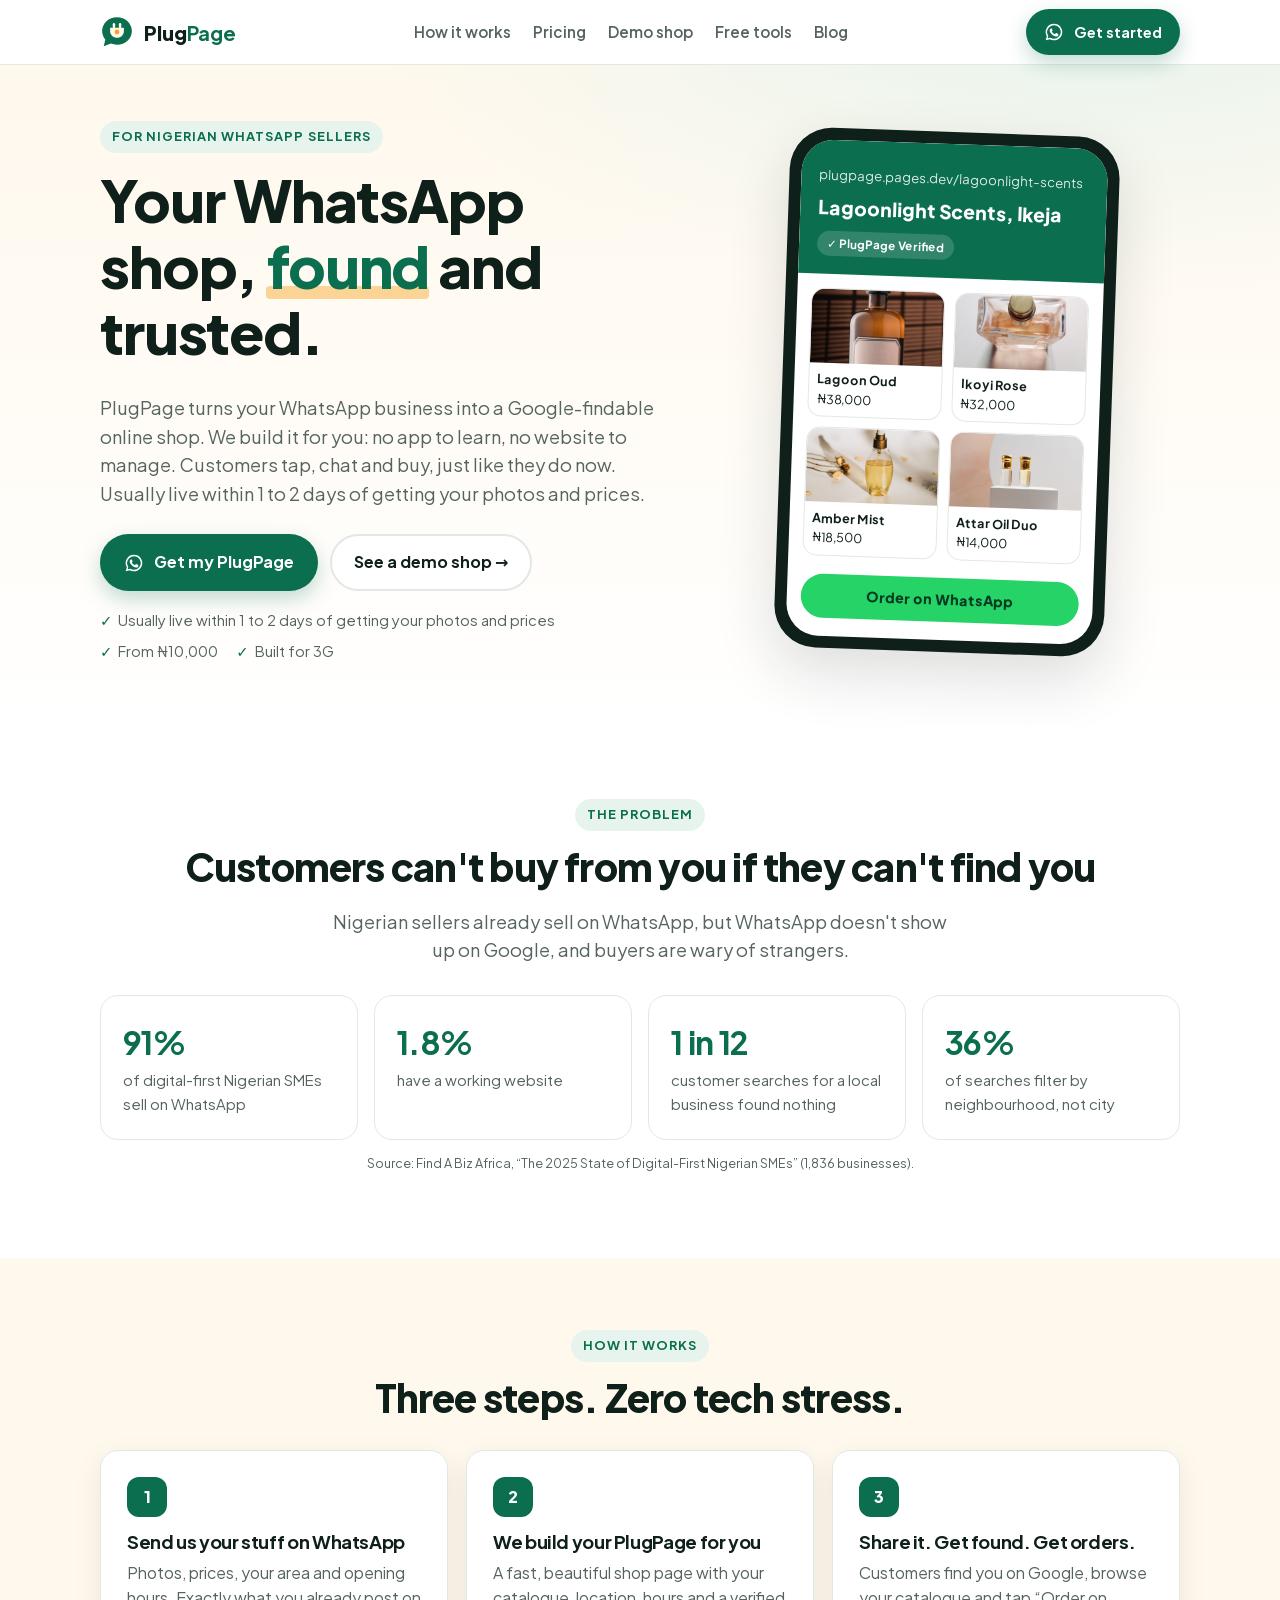
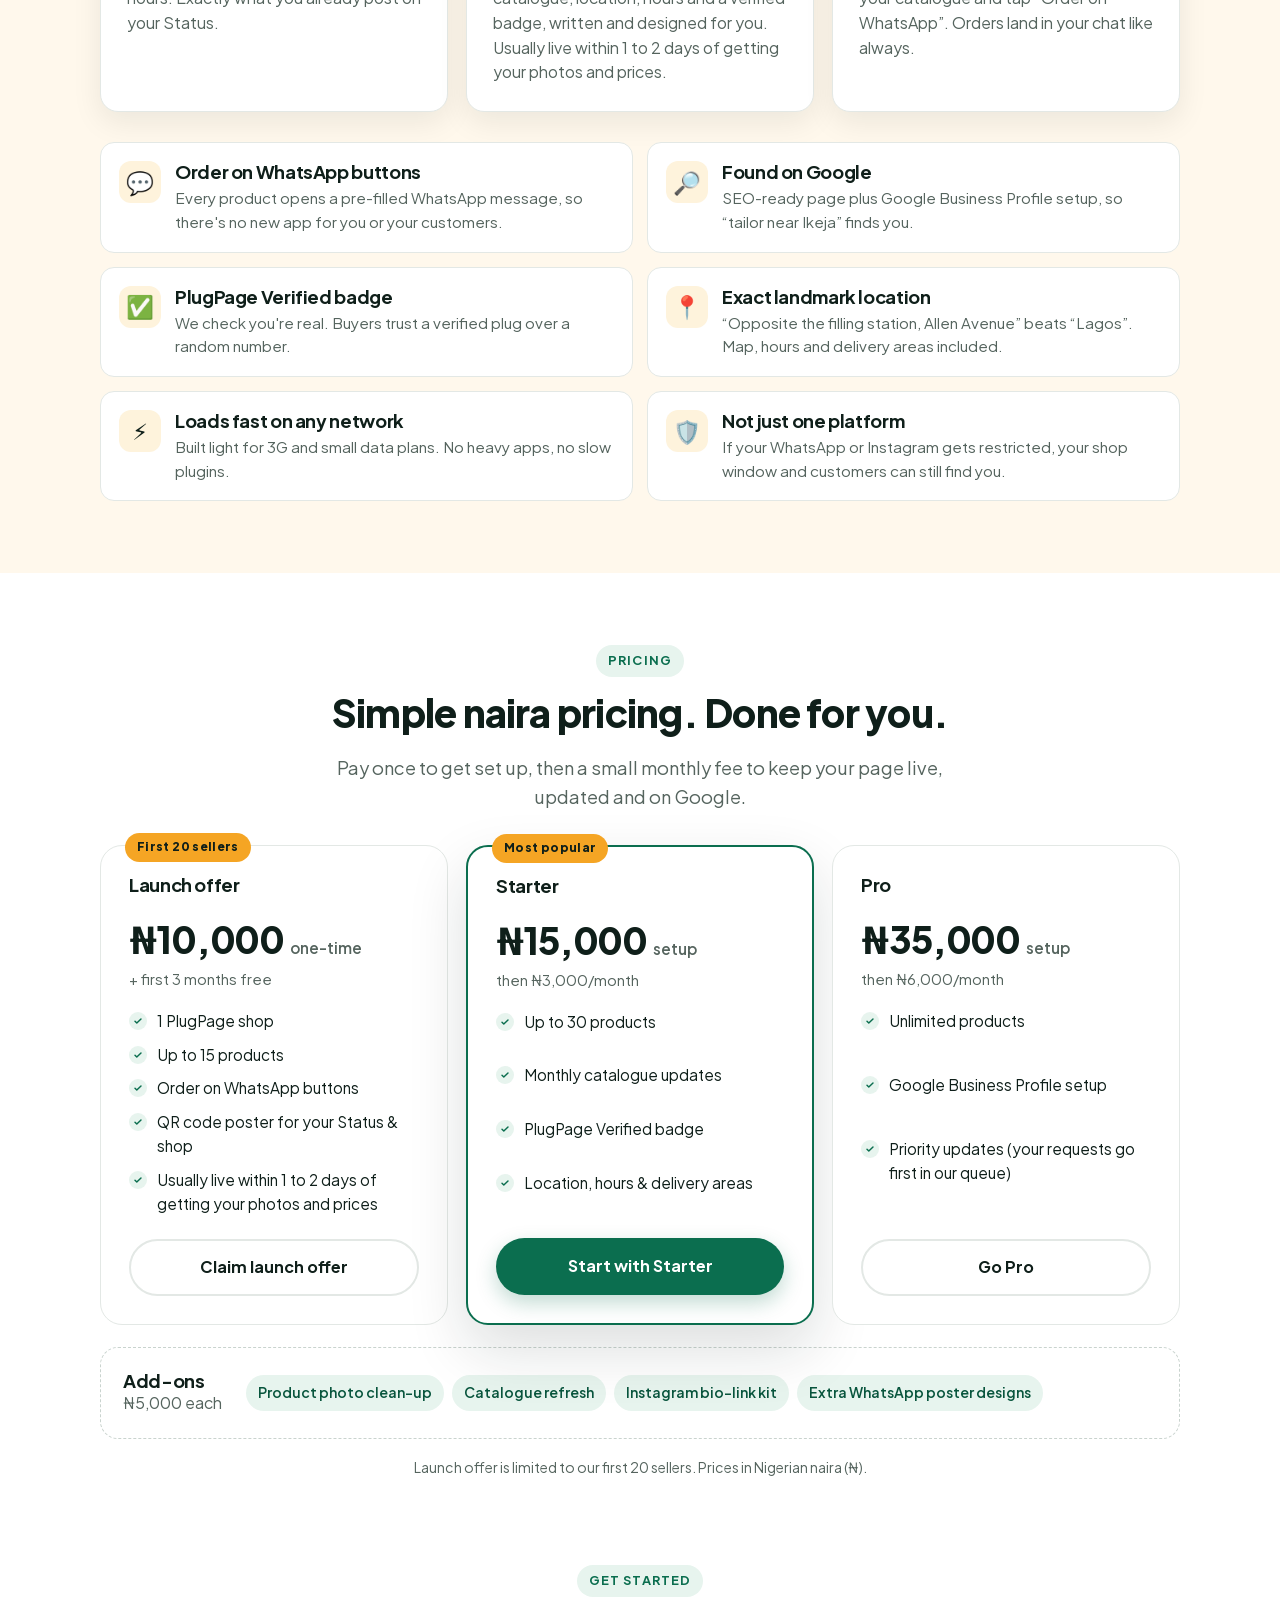
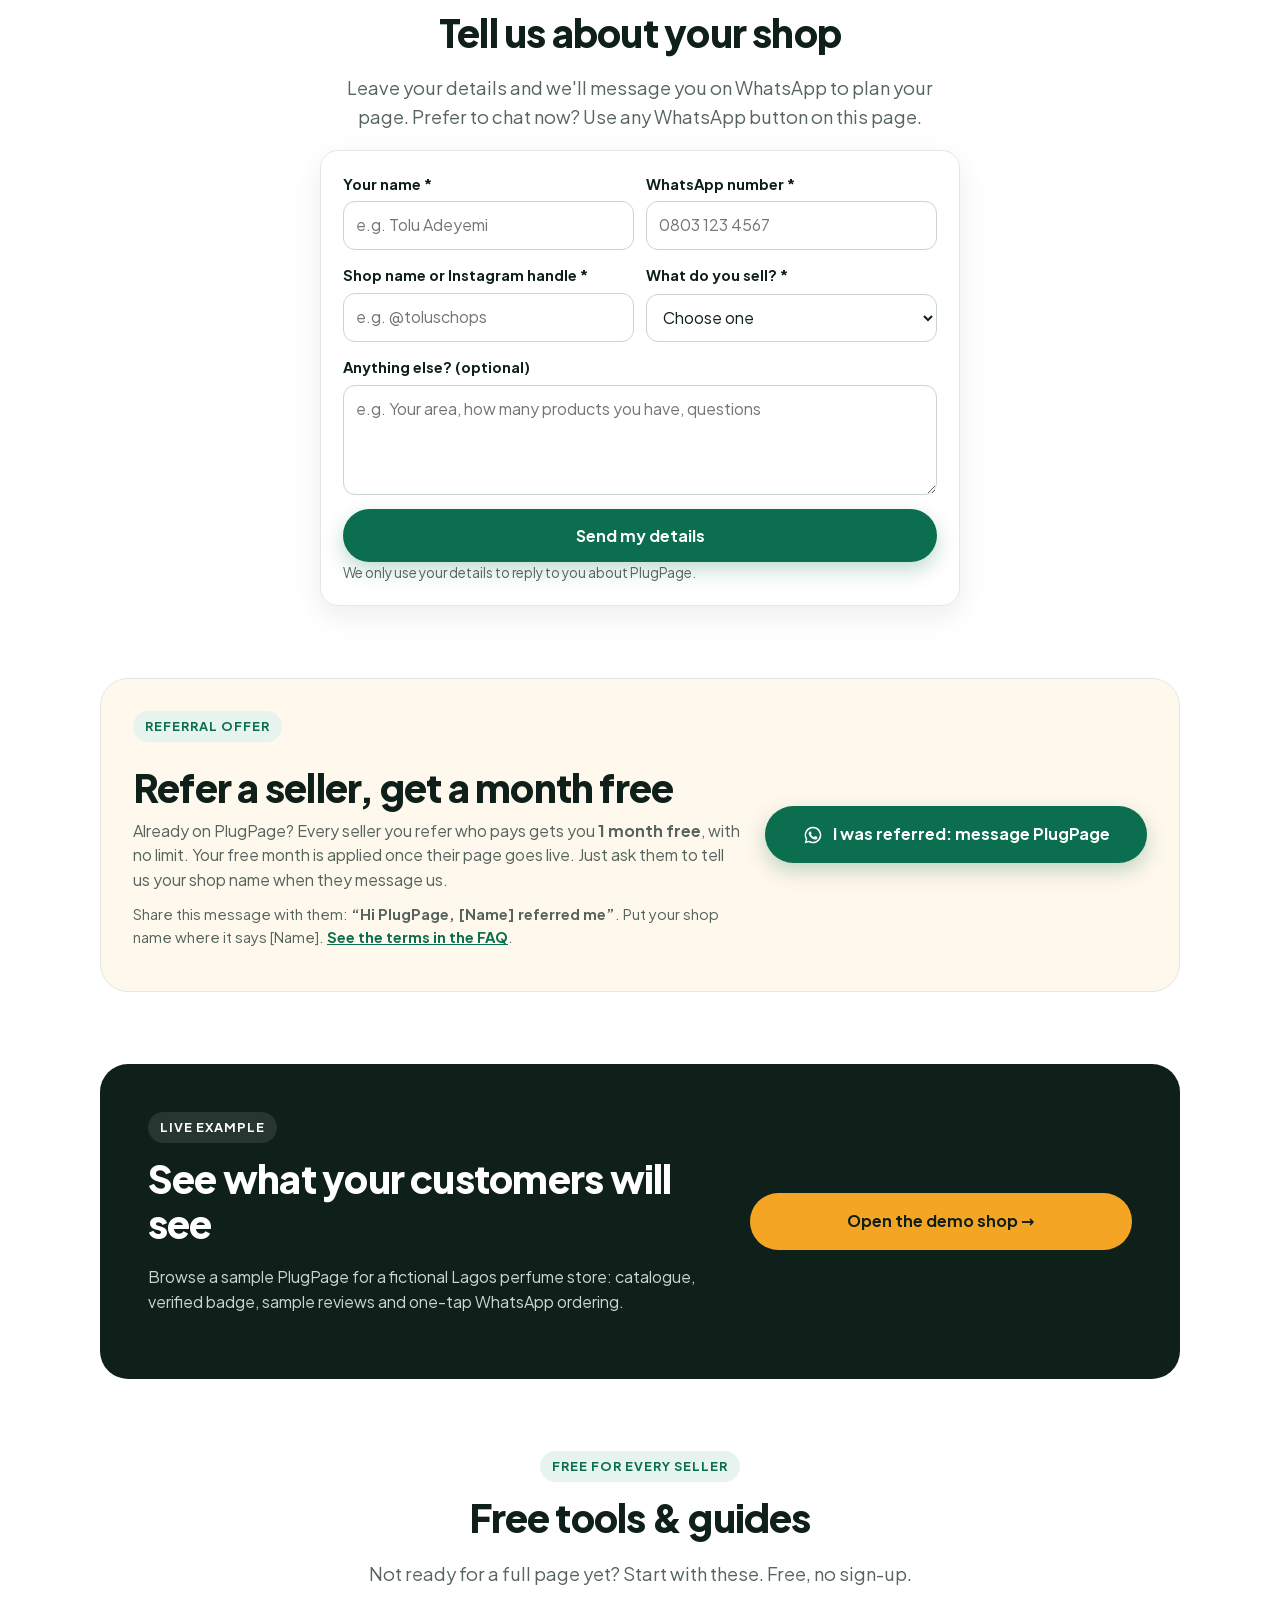
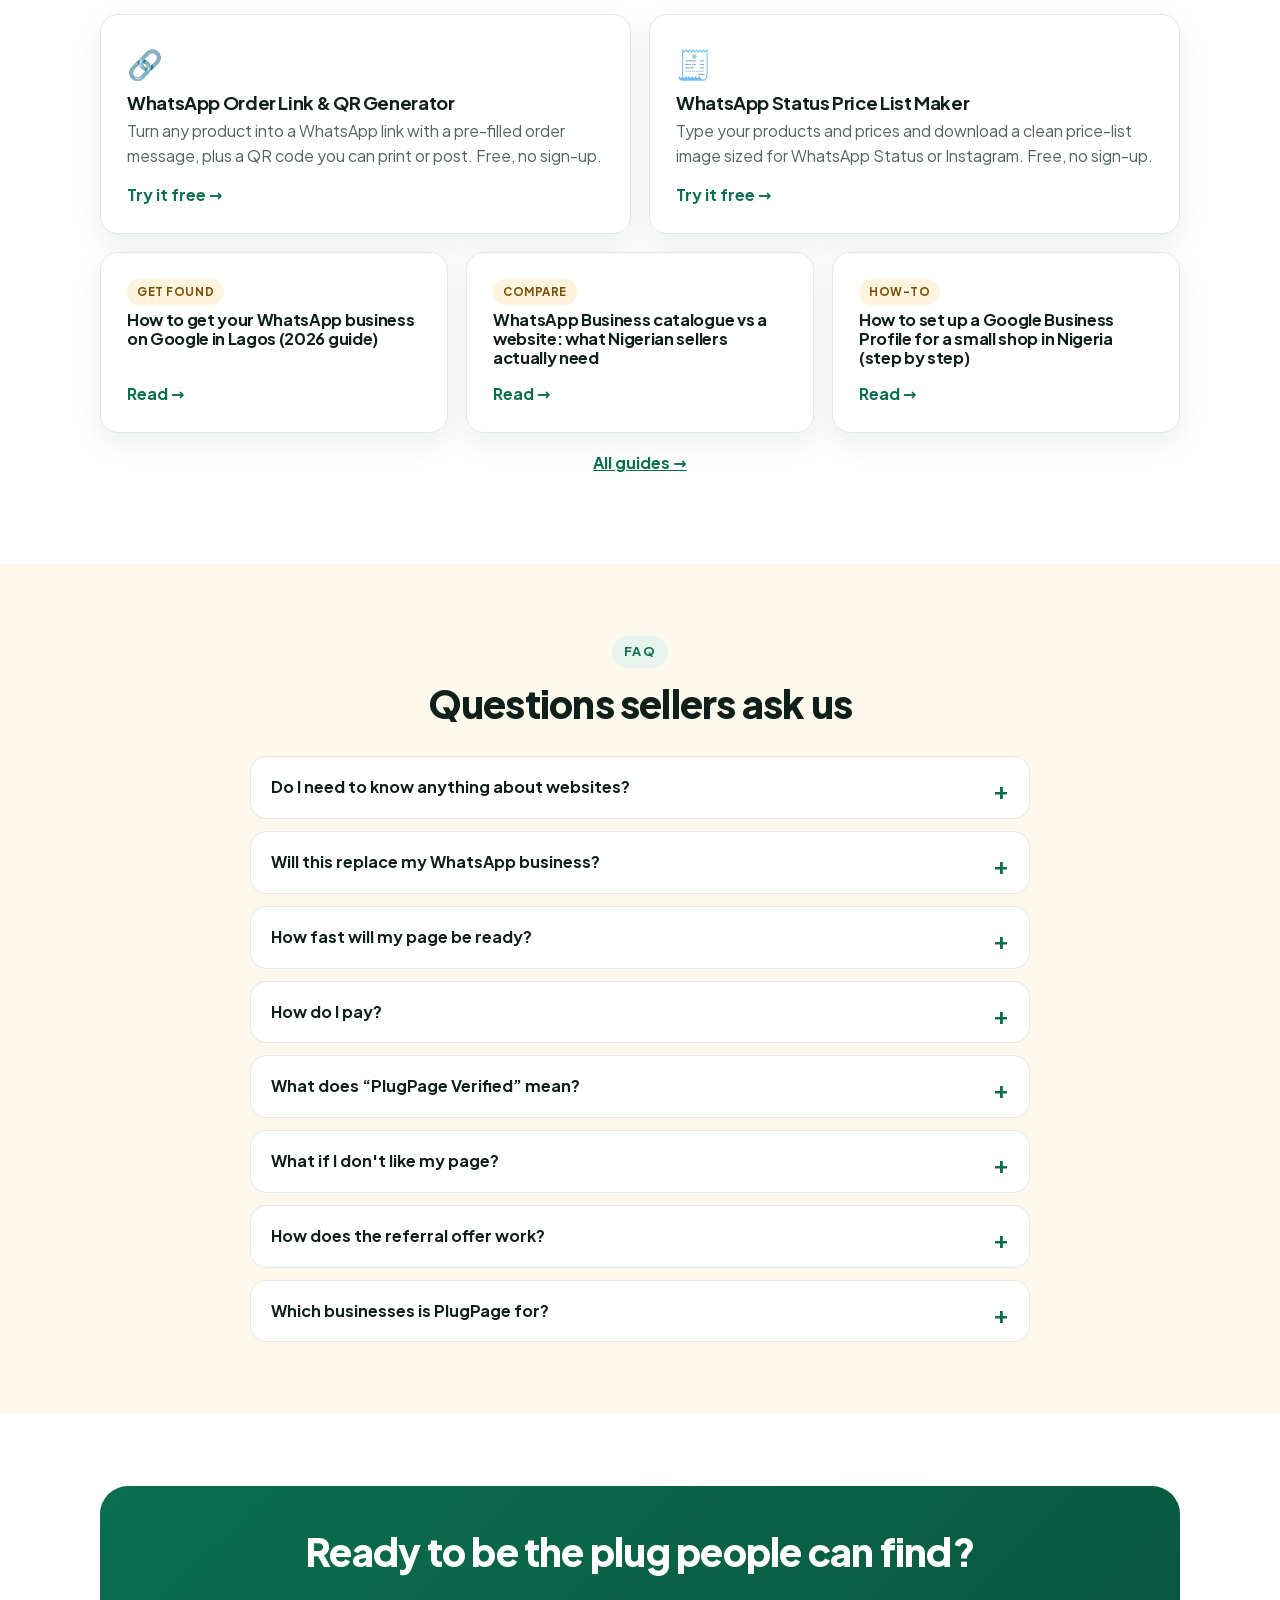
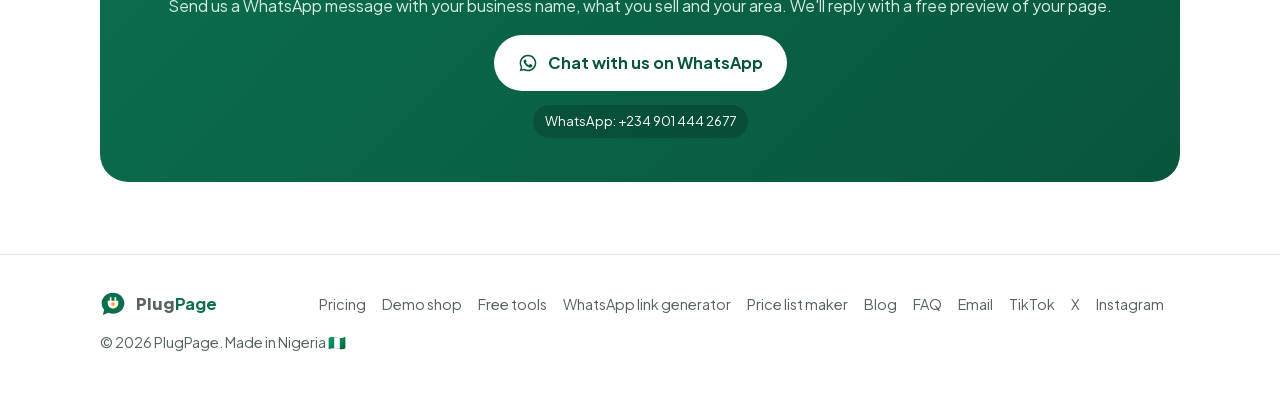
==== commit 7fa3658b: "Copy: remove unbuilt features (Paystack, custom domain, review submission), plugpage.ng -> plugpage." ====
--- a/index.html
+++ b/index.html
@@ -20,7 +20,7 @@
     <title>PlugPage | Your WhatsApp shop, found and trusted.</title>
     <meta
       name="description"
-      content="PlugPage turns your WhatsApp business into a Google-findable, trusted online shop in 24 hours. No app to learn, no website to manage. Built for Nigerian sellers."
+      content="PlugPage turns your WhatsApp business into a Google-findable, trusted online shop. Usually live within 1 to 2 days of getting your photos and prices. No app to learn, no website to manage. Built for Nigerian sellers."
     />
     <meta
       name="keywords"
@@ -34,7 +34,7 @@
     />
     <meta
       property="og:description"
-      content="PlugPage turns your WhatsApp business into a Google-findable, trusted online shop in 24 hours. No app to learn, no website to manage. Built for Nigerian sellers."
+      content="PlugPage turns your WhatsApp business into a Google-findable, trusted online shop. Usually live within 1 to 2 days of getting your photos and prices. No app to learn, no website to manage. Built for Nigerian sellers."
     />
     <meta property="og:url" content="https://plugpage.pages.dev/" />
     <meta property="og:site_name" content="PlugPage" />
@@ -51,7 +51,7 @@
     />
     <meta
       name="twitter:description"
-      content="PlugPage turns your WhatsApp business into a Google-findable, trusted online shop in 24 hours. No app to learn, no website to manage. Built for Nigerian sellers."
+      content="PlugPage turns your WhatsApp business into a Google-findable, trusted online shop. Usually live within 1 to 2 days of getting your photos and prices. No app to learn, no website to manage. Built for Nigerian sellers."
     />
     <meta name="twitter:image" content="https://plugpage.pages.dev/og.png" />
     <link rel="icon" href="./favicon.ico" sizes="48x48" />
@@ -100,7 +100,7 @@
                 "name": "How fast will my page be ready?",
                 "acceptedAnswer": {
                   "@type": "Answer",
-                  "text": "Usually within 24 hours of receiving your photos, prices and details. Pro updates are done within 12 hours."
+                  "text": "Usually live within 1 to 2 days of getting your photos and prices. We build every page by hand, so Pro sellers’ update requests go to the front of our queue."
                 }
               },
               {
@@ -117,14 +117,6 @@
                 "acceptedAnswer": {
                   "@type": "Answer",
                   "text": "We confirm your phone number, your social media history, and your ID or CAC registration if you have one. It tells buyers a real person runs this business. It is not a guarantee of individual orders."
-                }
-              },
-              {
-                "@type": "Question",
-                "name": "Can I use my own domain like myshop.com.ng?",
-                "acceptedAnswer": {
-                  "@type": "Answer",
-                  "text": "Yes, on Pro. We help you buy and connect it, and you pay only what the domain registrar charges."
                 }
               },
               {
@@ -199,9 +191,9 @@
             </h1>
             <p class="lead">
               PlugPage turns your WhatsApp business into a Google-findable
-              online shop in 24 hours. We build it for you: no app to learn, no
-              website to manage. Customers tap, chat and buy, just like they do
-              now.
+              online shop. We build it for you: no app to learn, no website to
+              manage. Customers tap, chat and buy, just like they do now.
+              Usually live within 1 to 2 days of getting your photos and prices.
             </p>
             <div class="hero-ctas">
               <a
@@ -225,7 +217,7 @@
               >
             </div>
             <div class="trust">
-              <span>Live in 24 hours</span><span>From ₦10,000</span
+              <span>Usually live within 1 to 2 days of getting your photos and prices</span><span>From ₦10,000</span
               ><span>Built for 3G</span>
             </div>
           </div>
@@ -233,7 +225,7 @@
             <div class="phone">
               <div class="screen">
                 <div class="scr-head">
-                  <small>plugpage.ng/lagoonlight-scents</small>
+                  <small>plugpage.pages.dev/lagoonlight-scents</small>
                   <div
                     style="font-weight: 800; font-size: 1.2rem; margin-top: 6px"
                   >
@@ -341,10 +333,11 @@
             </div>
             <div class="card">
               <div class="step-n">2</div>
-              <h3>We build your PlugPage in 24 hours</h3>
+              <h3>We build your PlugPage for you</h3>
               <p>
                 A fast, beautiful shop page with your catalogue, location,
-                reviews and a verified badge, written and designed for you.
+                hours and a verified badge, written and designed for you.
+                Usually live within 1 to 2 days of getting your photos and prices.
               </p>
             </div>
             <div class="card">
@@ -441,7 +434,7 @@
                 <li>Up to 15 products</li>
                 <li>Order on WhatsApp buttons</li>
                 <li>QR code poster for your Status &amp; shop</li>
-                <li>Live in 24 hours</li>
+                <li>Usually live within 1 to 2 days of getting your photos and prices</li>
               </ul>
               <a
                 class="btn btn-ghost btn-block"
@@ -461,7 +454,6 @@
                 <li>Monthly catalogue updates</li>
                 <li>PlugPage Verified badge</li>
                 <li>Location, hours &amp; delivery areas</li>
-                <li>Customer reviews section</li>
               </ul>
               <a
                 class="btn btn-primary btn-block"
@@ -478,9 +470,7 @@
               <ul>
                 <li>Unlimited products</li>
                 <li>Google Business Profile setup</li>
-                <li>Paystack “Pay now” button</li>
-                <li>Custom domain (domain cost billed at cost)</li>
-                <li>Priority updates within 12 hours</li>
+                <li>Priority updates (your requests go first in our queue)</li>
               </ul>
               <a
                 class="btn btn-ghost btn-block"
@@ -670,7 +660,7 @@
               <h2>See what your customers will see</h2>
               <p>
                 Browse a sample PlugPage for a fictional Lagos perfume store:
-                catalogue, verified badge, reviews and one-tap WhatsApp
+                catalogue, verified badge, sample reviews and one-tap WhatsApp
                 ordering.
               </p>
             </div>
@@ -774,8 +764,8 @@
             <details>
               <summary>How fast will my page be ready?</summary>
               <p>
-                Usually within 24 hours of receiving your photos, prices and
-                details. Pro updates are done within 12 hours.
+                Usually live within 1 to 2 days of getting your photos and prices. We build every page by hand, so Pro sellers&#x27;
+                update requests go to the front of our queue.
               </p>
             </details>
             <details>
@@ -793,13 +783,6 @@
                 your ID or CAC registration if you have one. It tells buyers a
                 real person runs this business. It is not a guarantee of
                 individual orders.
-              </p>
-            </details>
-            <details>
-              <summary>Can I use my own domain like myshop.com.ng?</summary>
-              <p>
-                Yes, on Pro. We help you buy and connect it, and you pay only
-                what the domain registrar charges.
               </p>
             </details>
             <details>
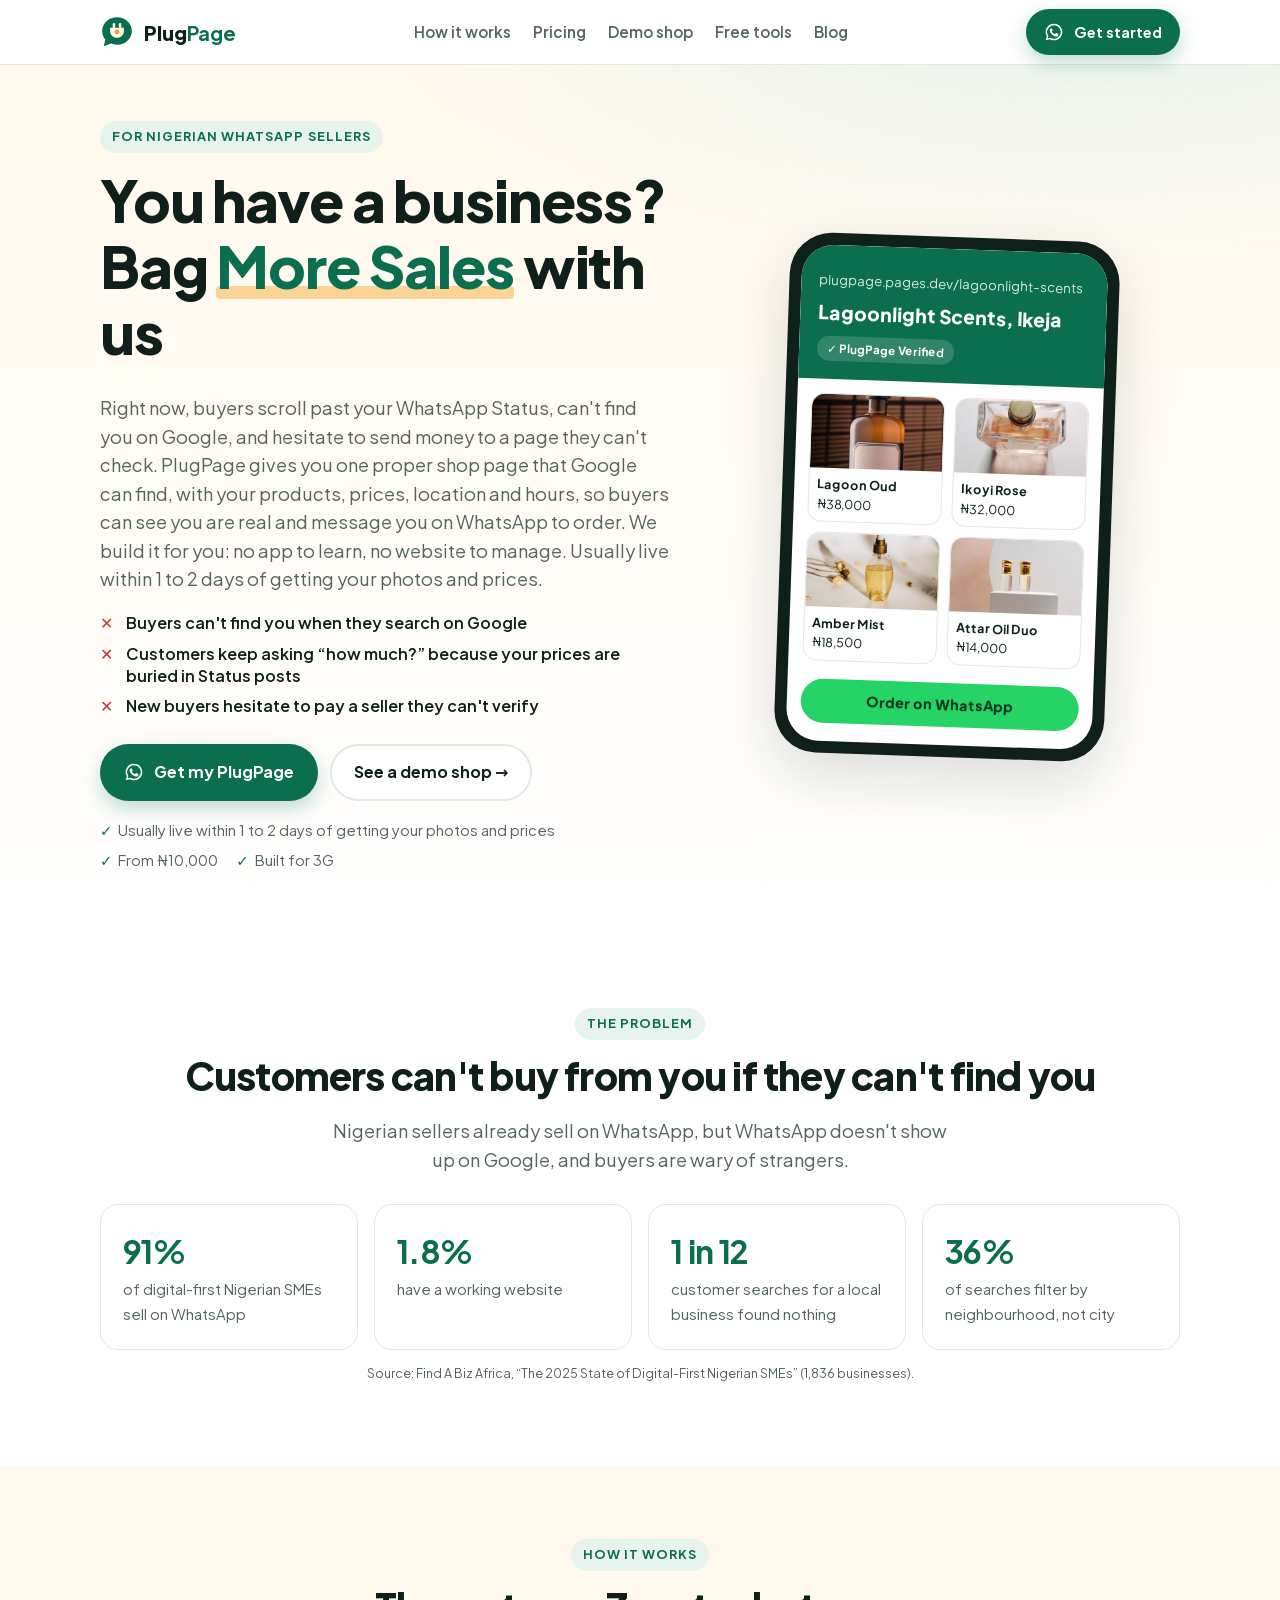
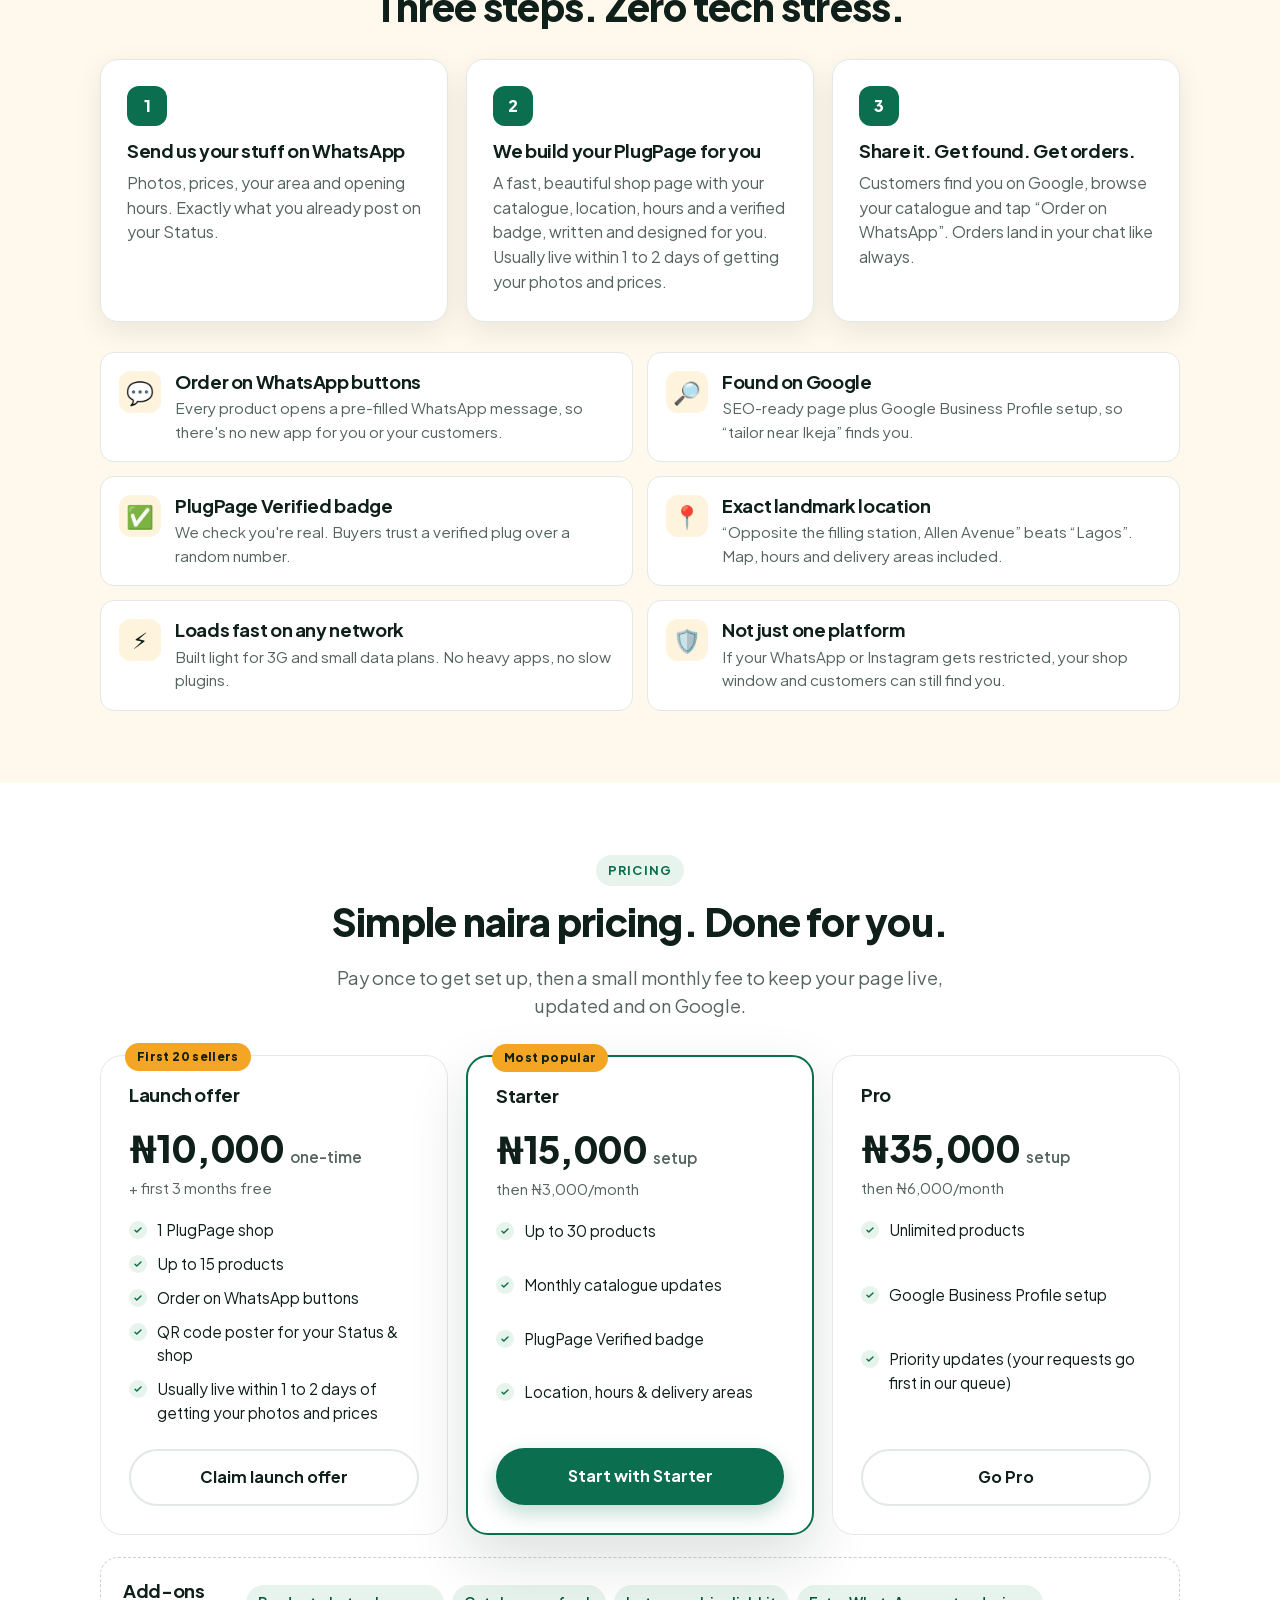
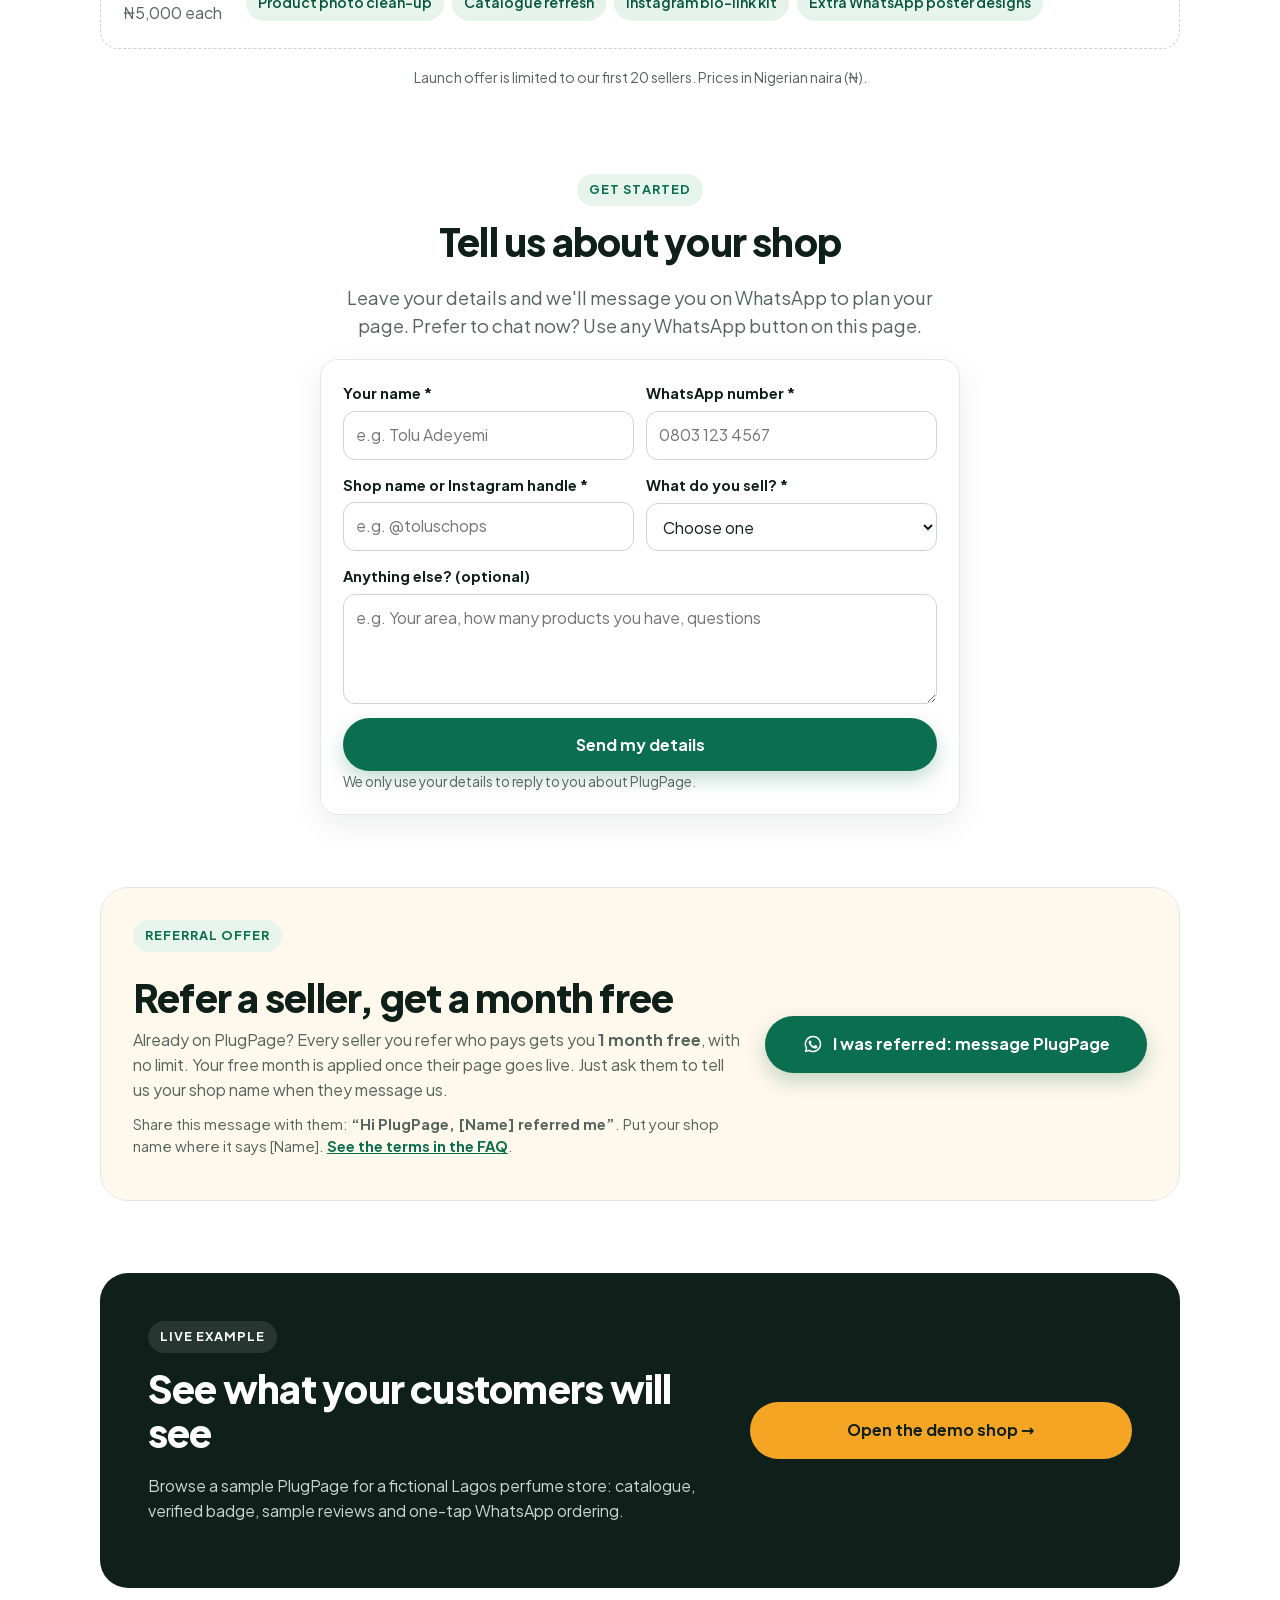
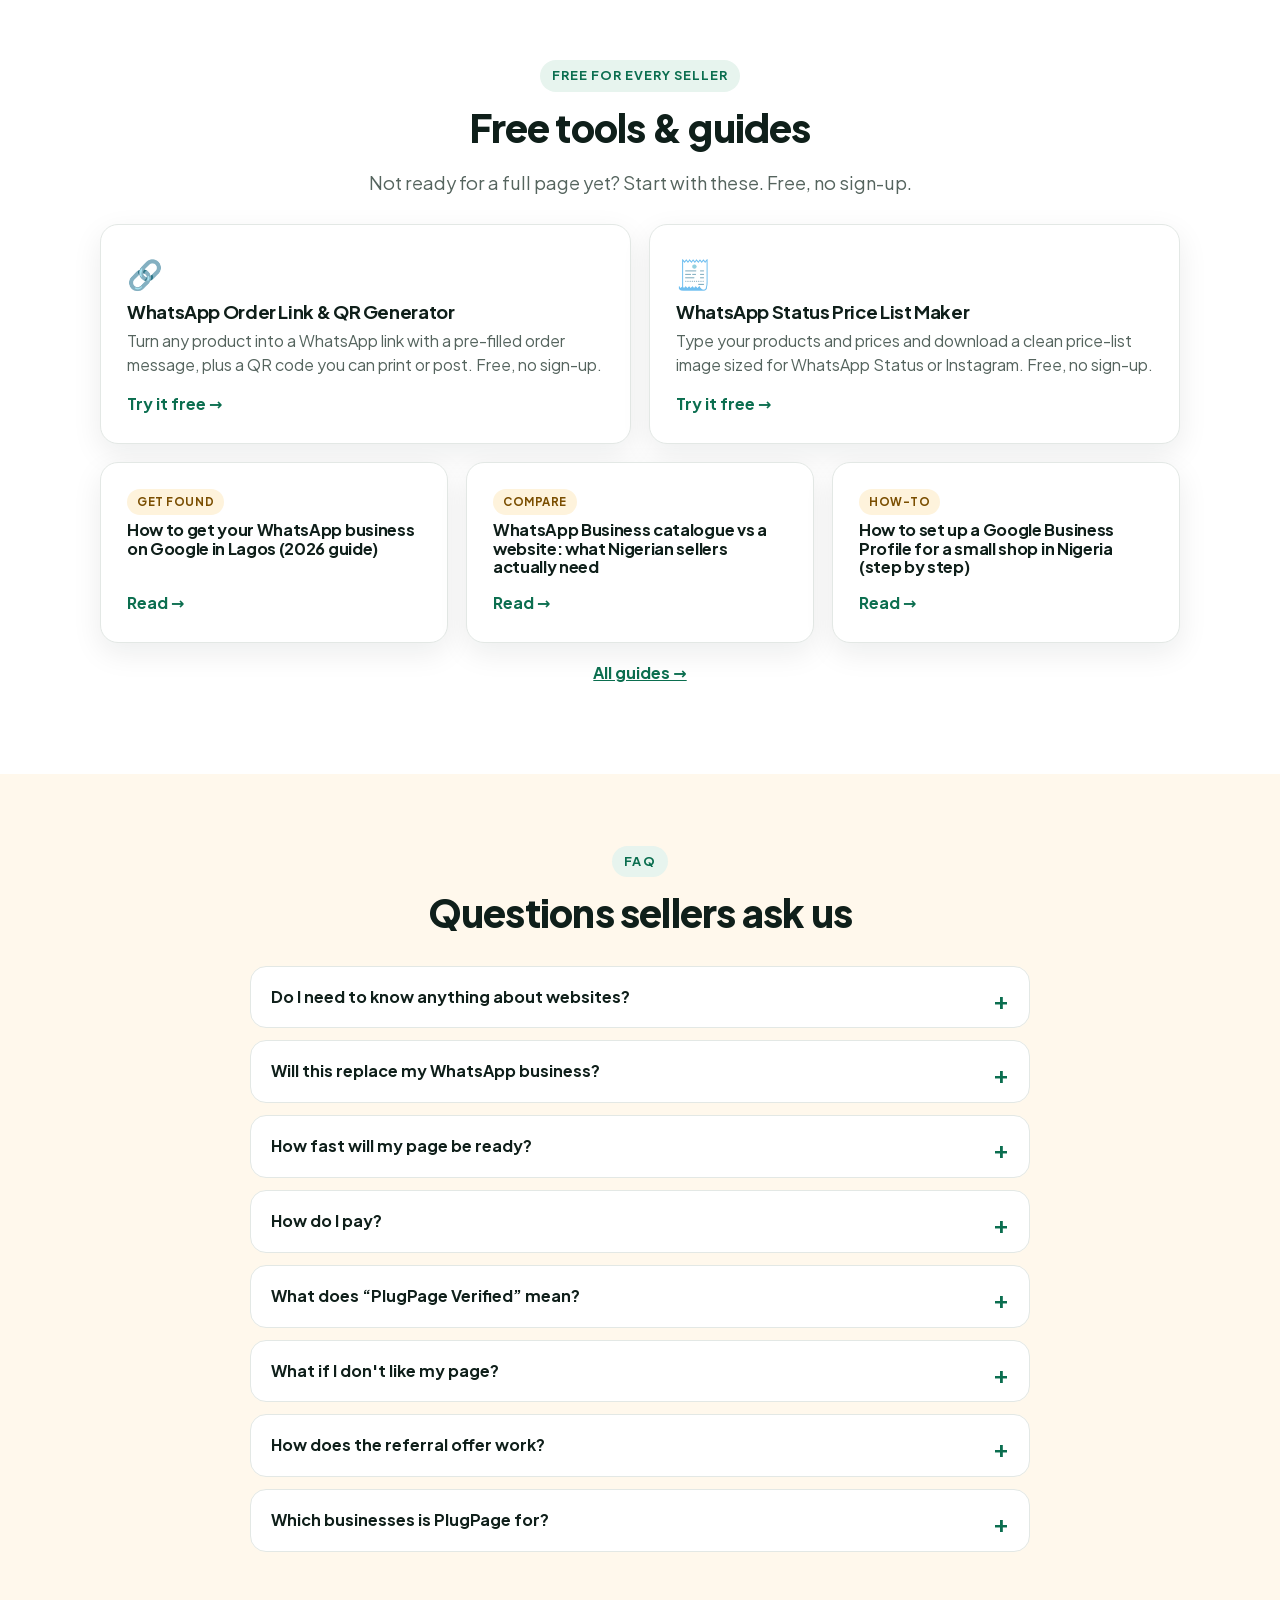
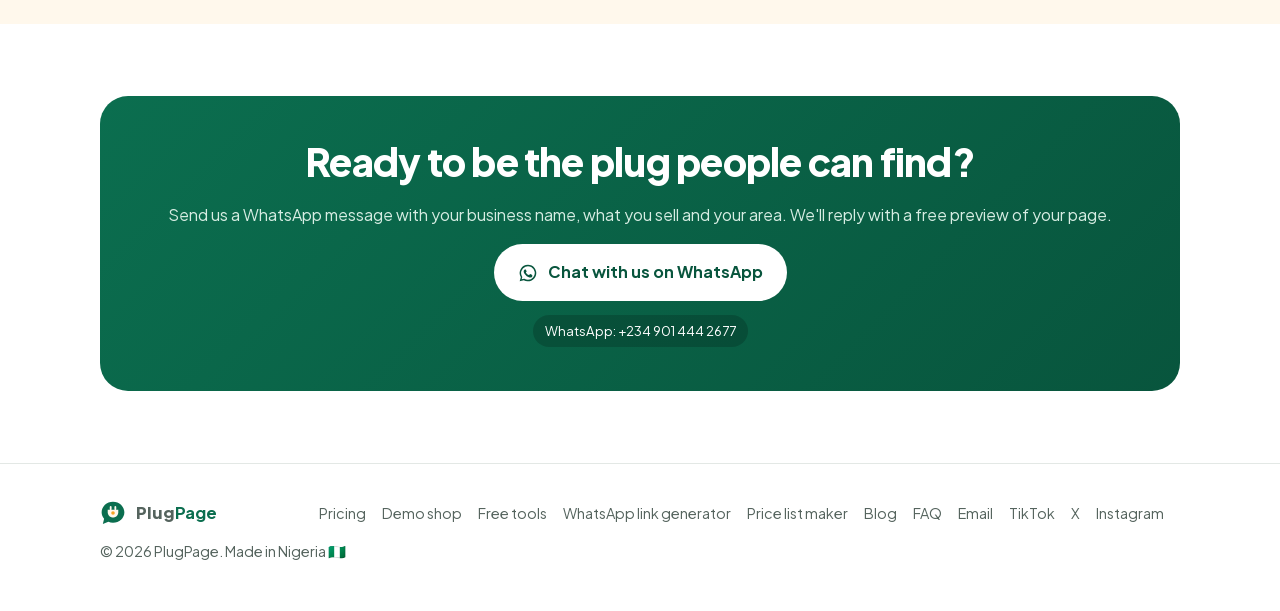
==== commit 6fbe03a0: "Hero: new headline and problem-focused copy" ====
--- a/index.html
+++ b/index.html
@@ -187,14 +187,22 @@
           <div>
             <span class="eyebrow">For Nigerian WhatsApp sellers</span>
             <h1>
-              Your WhatsApp shop, <span class="hl">found</span> and trusted.
+              You have a business? Bag <span class="hl">More Sales</span> with us
             </h1>
             <p class="lead">
-              PlugPage turns your WhatsApp business into a Google-findable
-              online shop. We build it for you: no app to learn, no website to
-              manage. Customers tap, chat and buy, just like they do now.
-              Usually live within 1 to 2 days of getting your photos and prices.
+              Right now, buyers scroll past your WhatsApp Status, can&#x27;t find
+              you on Google, and hesitate to send money to a page they can&#x27;t
+              check. PlugPage gives you one proper shop page that Google can
+              find, with your products, prices, location and hours, so buyers
+              can see you are real and message you on WhatsApp to order. We
+              build it for you: no app to learn, no website to manage. Usually
+              live within 1 to 2 days of getting your photos and prices.
             </p>
+            <ul class="hero-pains">
+              <li>Buyers can&#x27;t find you when they search on Google</li>
+              <li>Customers keep asking &ldquo;how much?&rdquo; because your prices are buried in Status posts</li>
+              <li>New buyers hesitate to pay a seller they can&#x27;t verify</li>
+            </ul>
             <div class="hero-ctas">
               <a
                 class="btn btn-primary"
--- a/css/style.css
+++ b/css/style.css
@@ -1379,3 +1379,8 @@
   opacity: 0.7;
   cursor: wait;
 }
+
+/* Hero: problems list */
+.hero-pains{list-style:none;margin:0 0 22px;padding:0;display:grid;gap:8px}
+.hero-pains li{position:relative;padding-left:26px;font-weight:600;line-height:1.4}
+.hero-pains li::before{content:"\2715";position:absolute;left:0;top:0;color:#c0392b;font-weight:800}
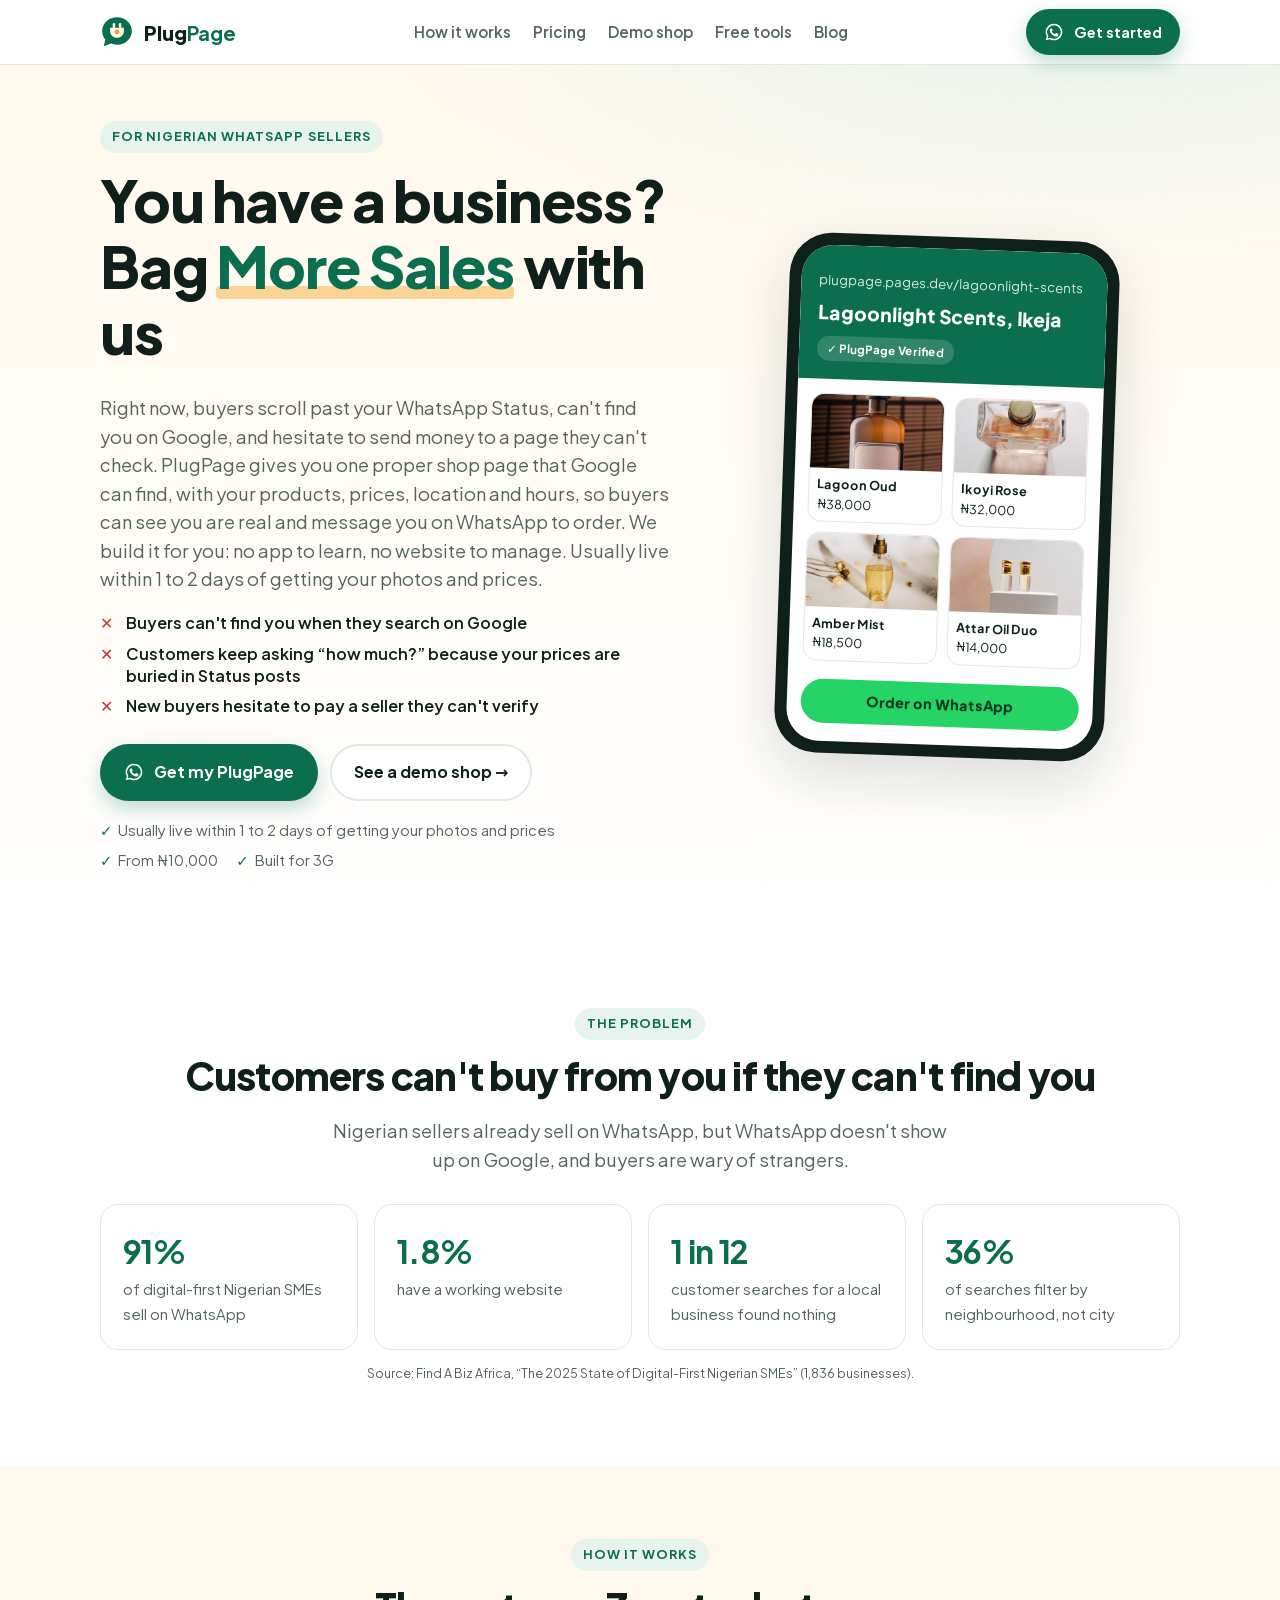
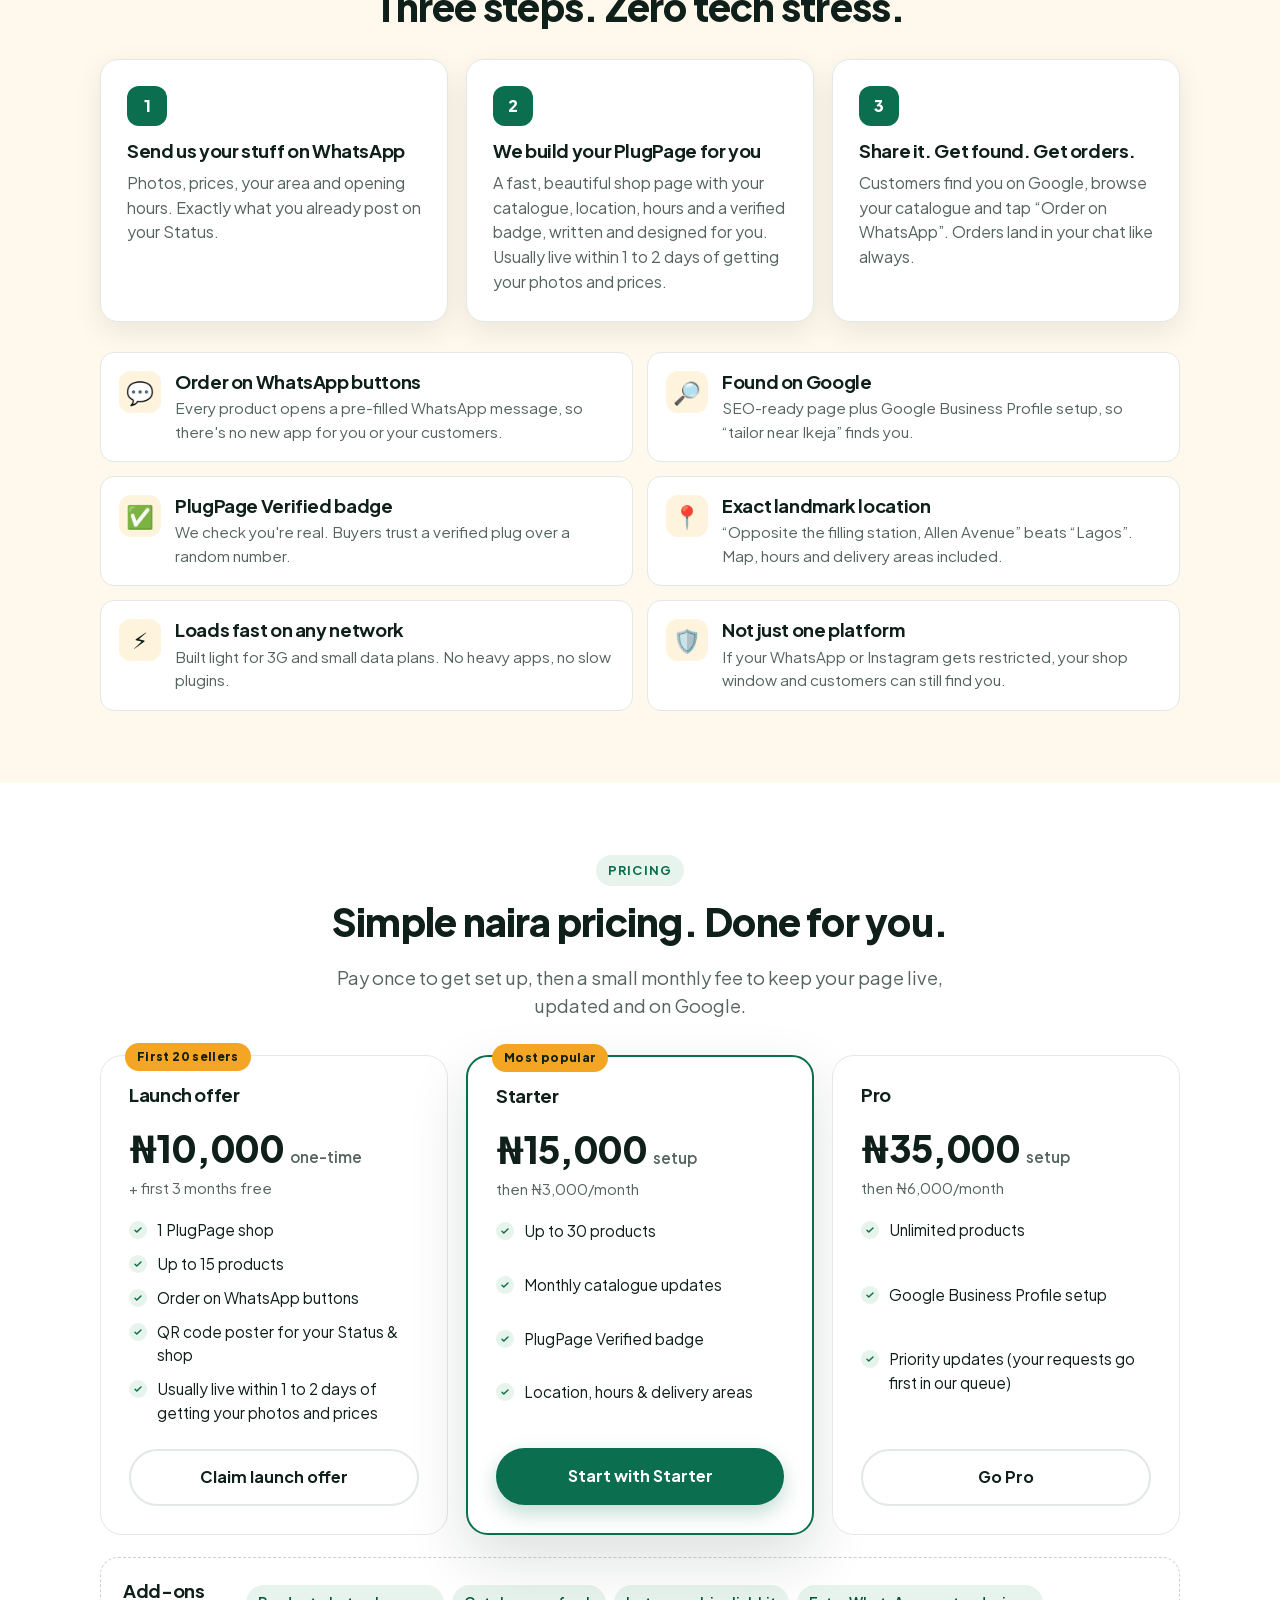
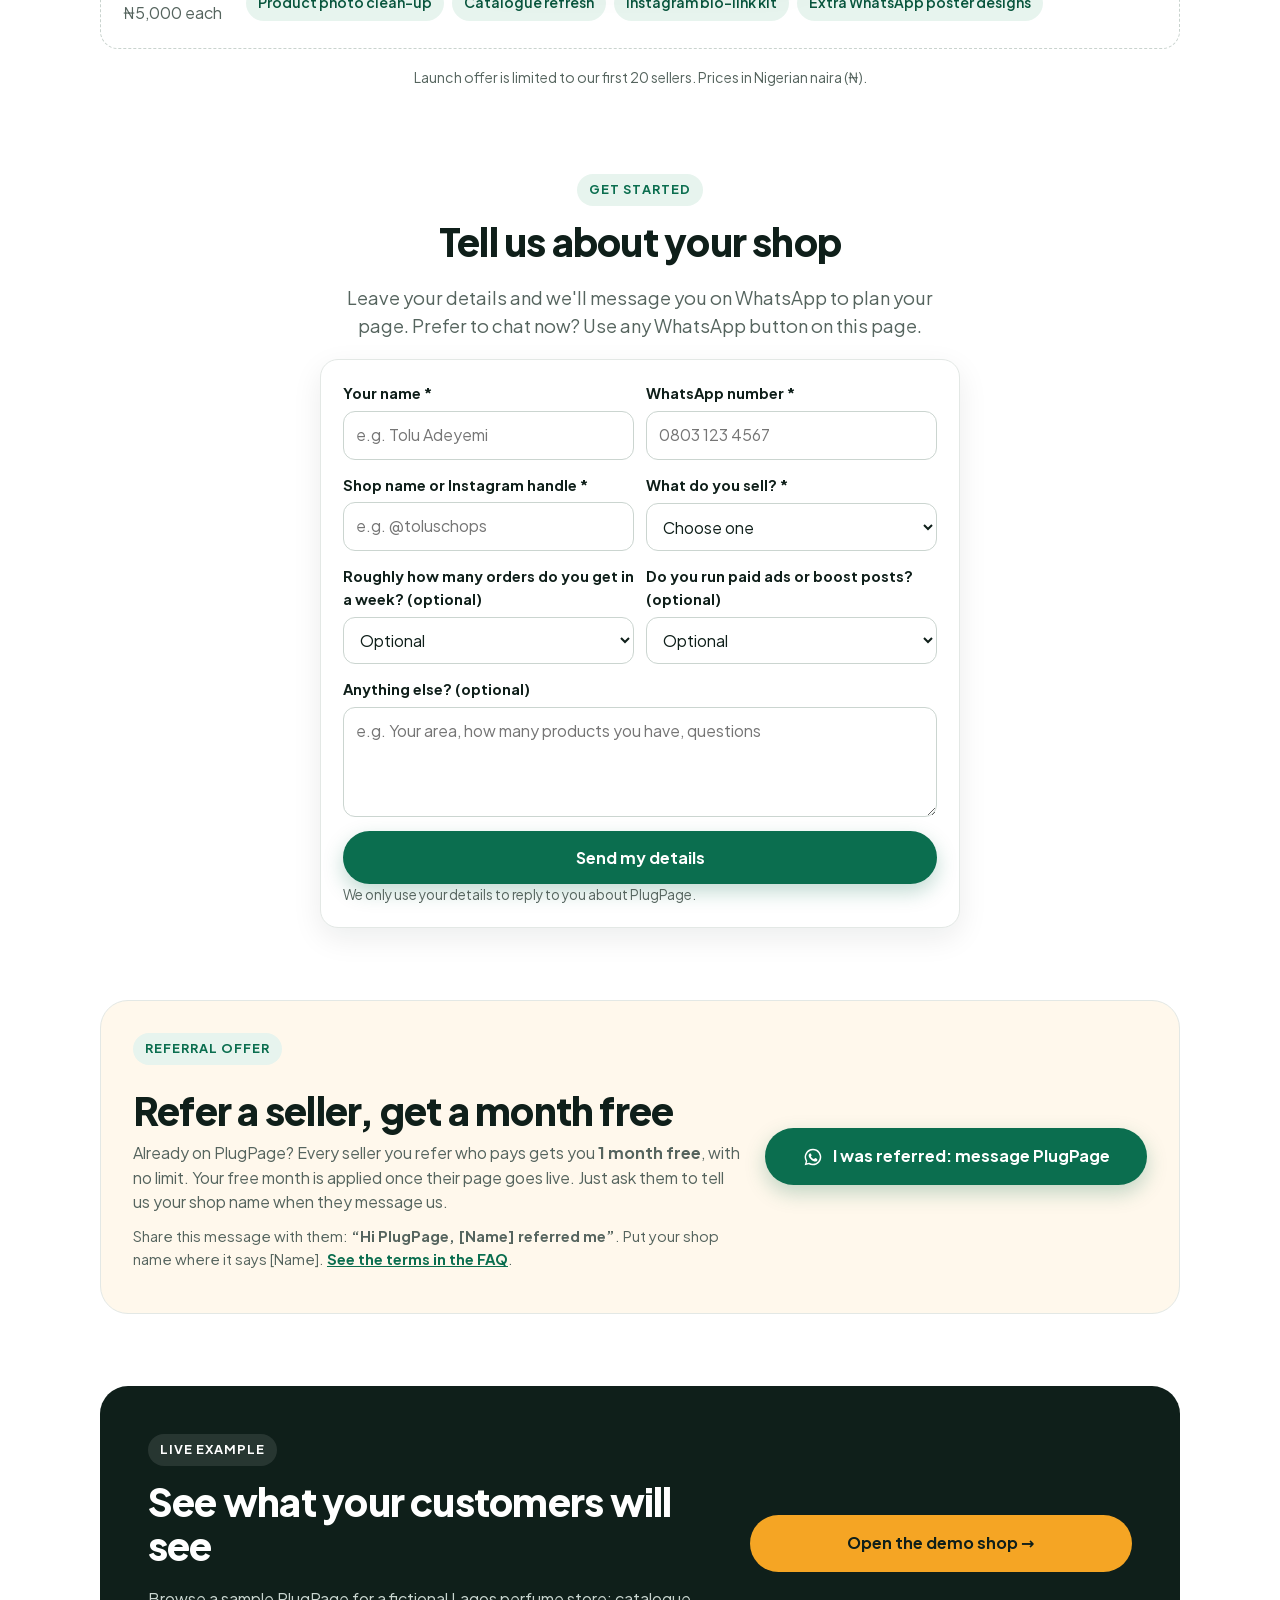
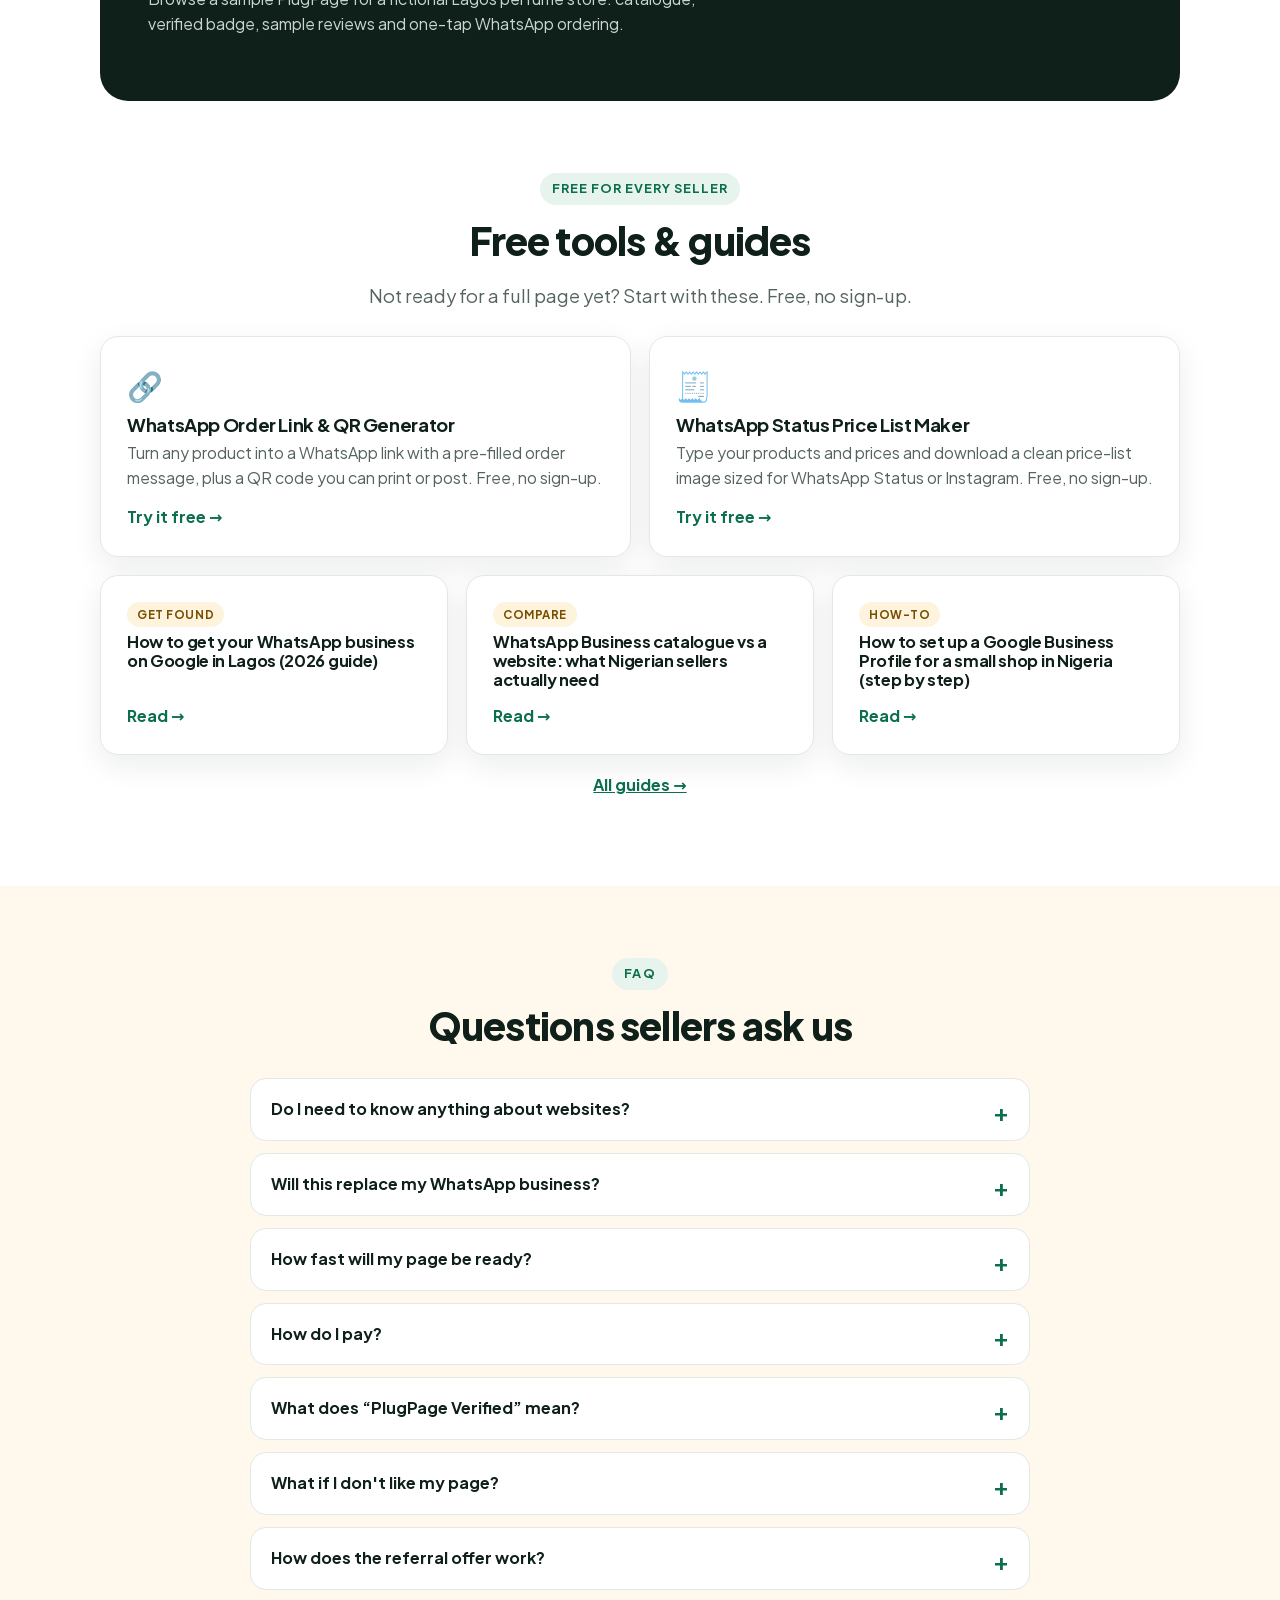
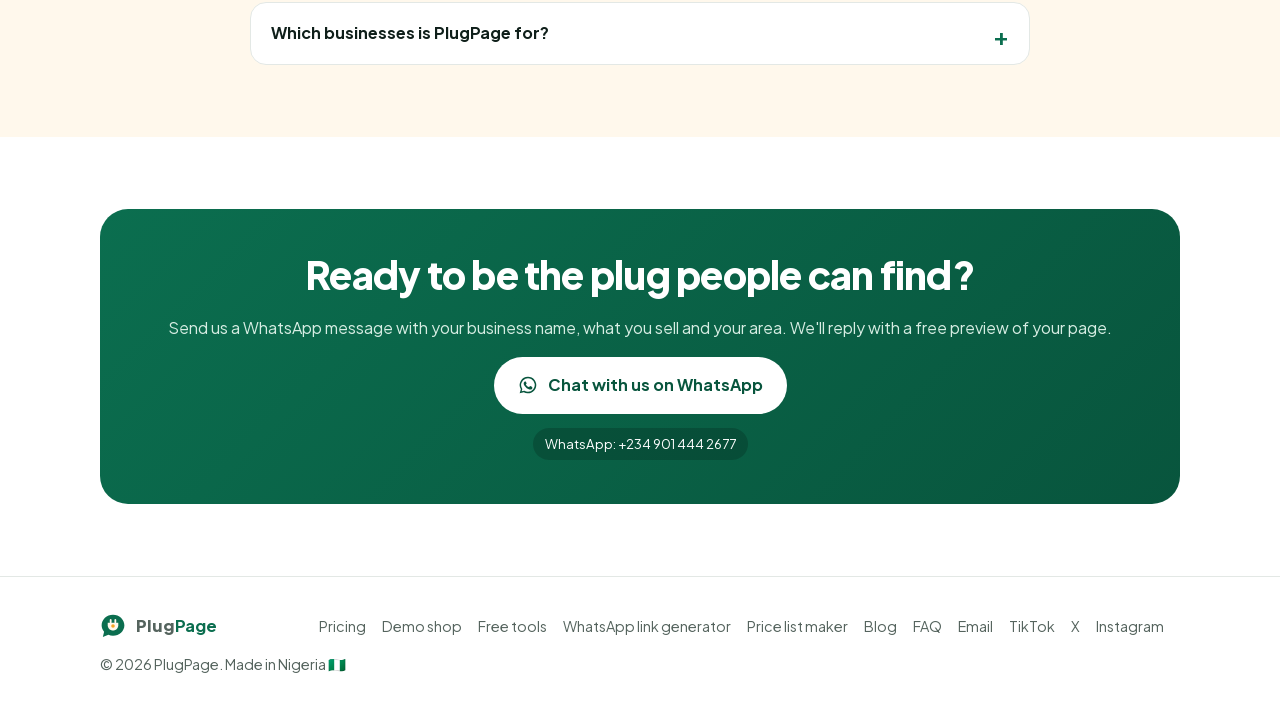
==== commit fa9a3292: "Add optional orders-per-week and ads questions to the lead form. Send orders_per_week and runs_ads w" ====
--- a/index.html
+++ b/index.html
@@ -575,6 +575,29 @@
                   </select>
                 </div>
               </div>
+              <div class="row2">
+                <div class="field">
+                  <label for="lead-orders"
+                    >Roughly how many orders do you get in a week?
+                    (optional)</label
+                  ><select id="lead-orders" name="orders_per_week">
+                    <option value="">Optional</option>
+                    <option>Not yet</option>
+                    <option>1-5</option>
+                    <option>6-20</option>
+                    <option>20+</option>
+                  </select>
+                </div>
+                <div class="field">
+                  <label for="lead-ads"
+                    >Do you run paid ads or boost posts? (optional)</label
+                  ><select id="lead-ads" name="runs_ads">
+                    <option value="">Optional</option>
+                    <option>Yes</option>
+                    <option>No</option>
+                  </select>
+                </div>
+              </div>
               <div class="field">
                 <label for="lead-message">Anything else? (optional)</label
                 ><textarea
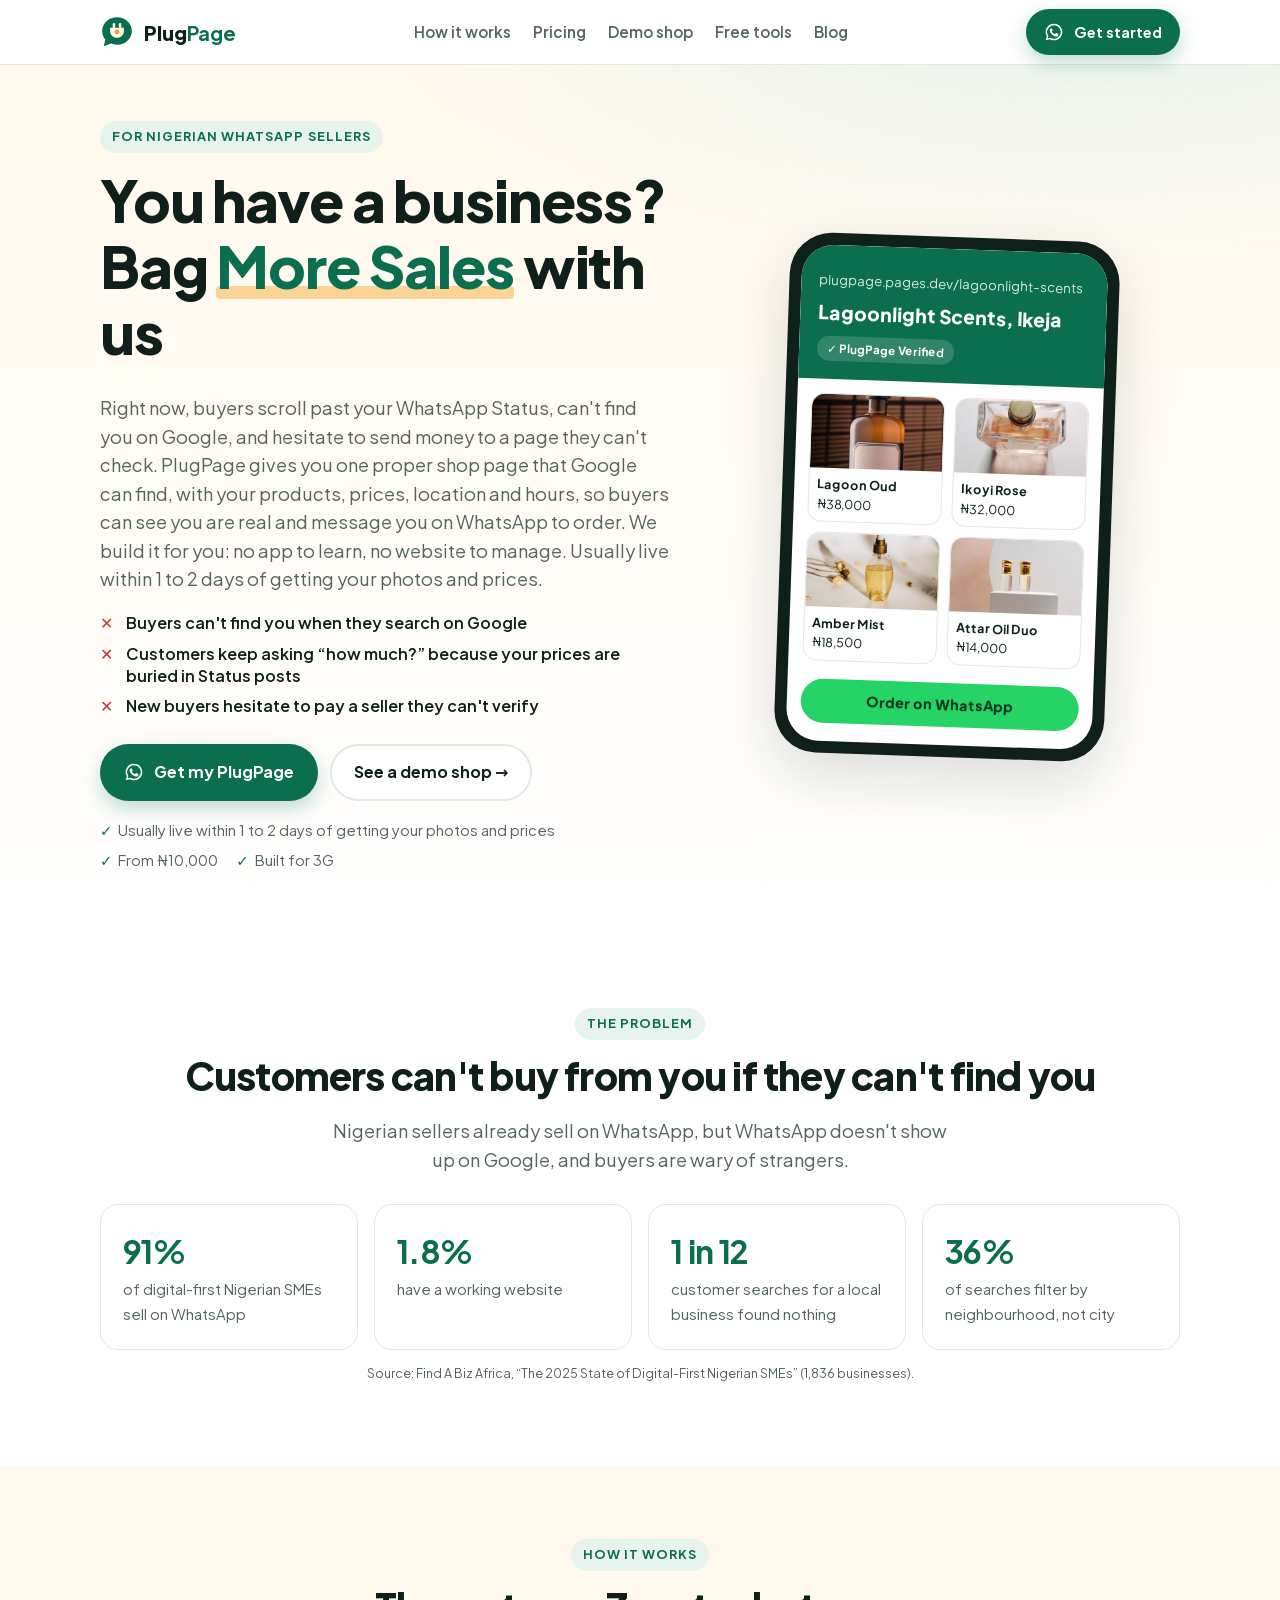
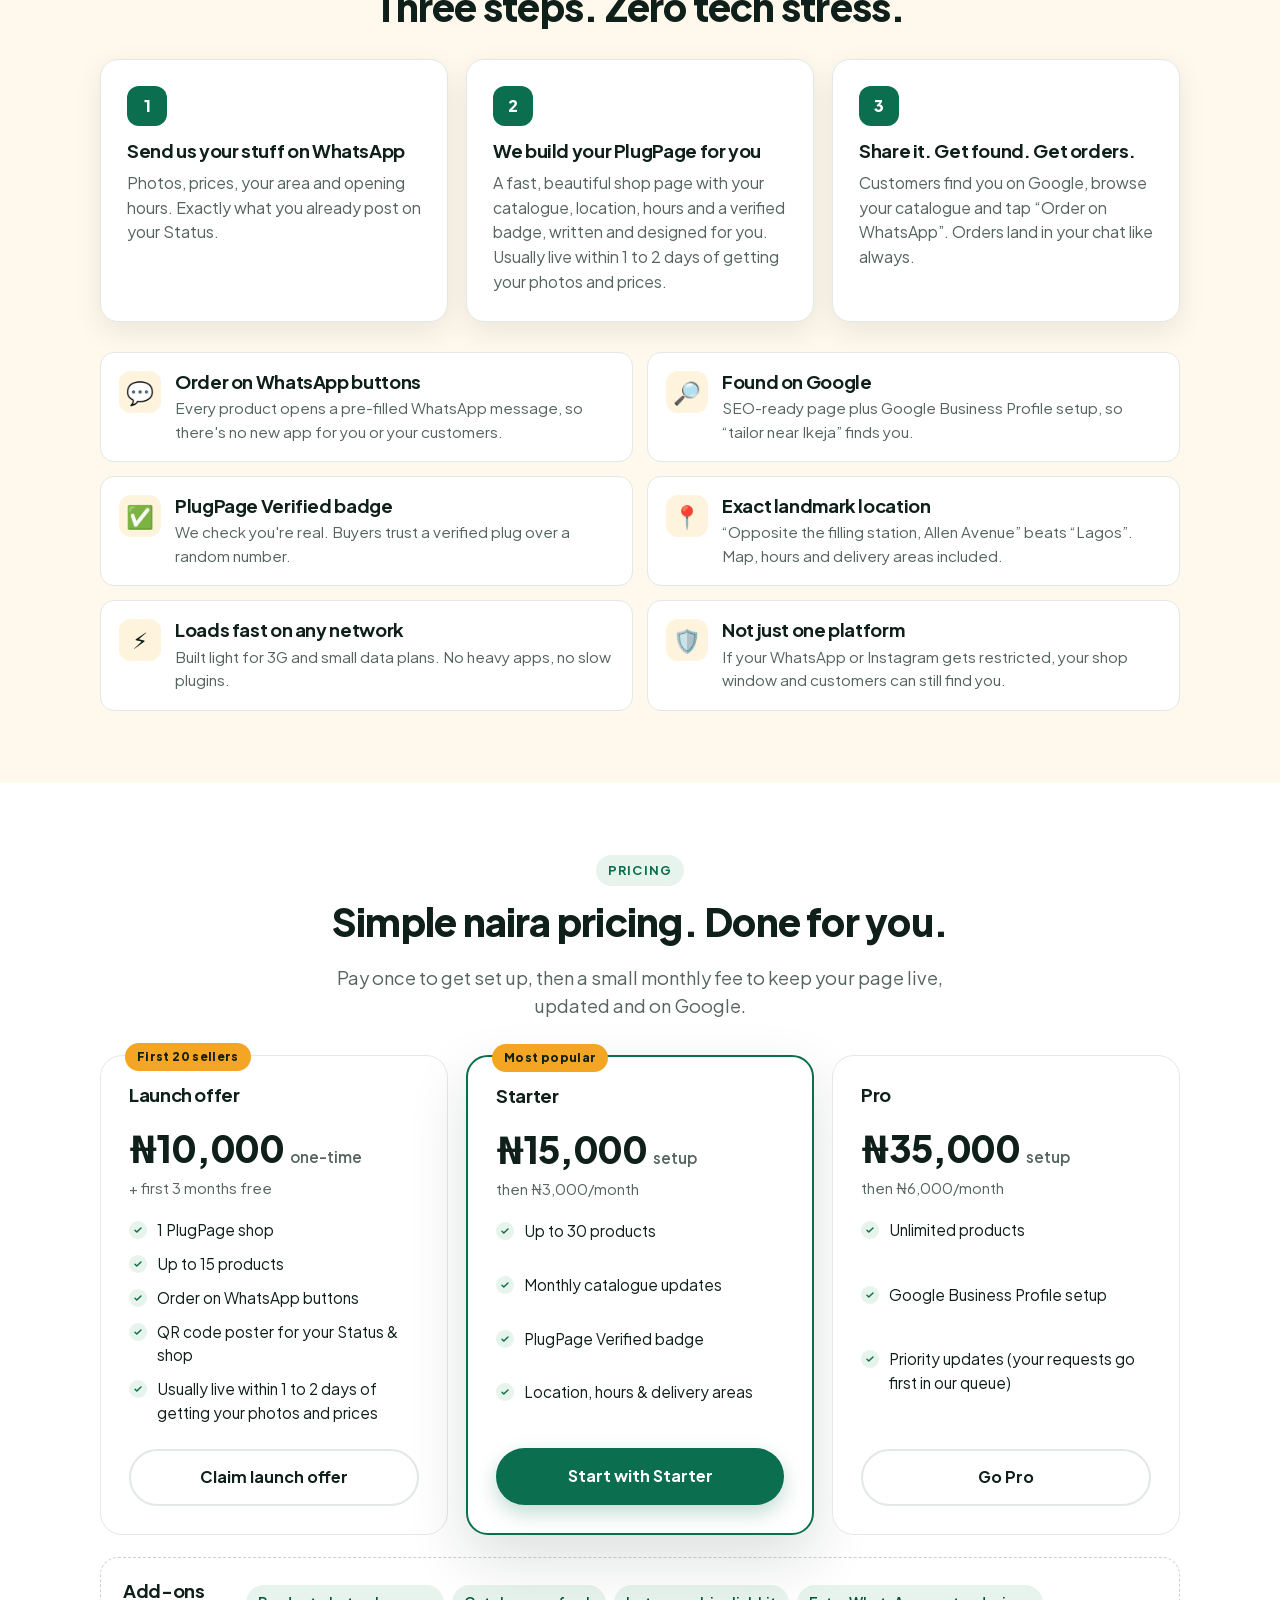
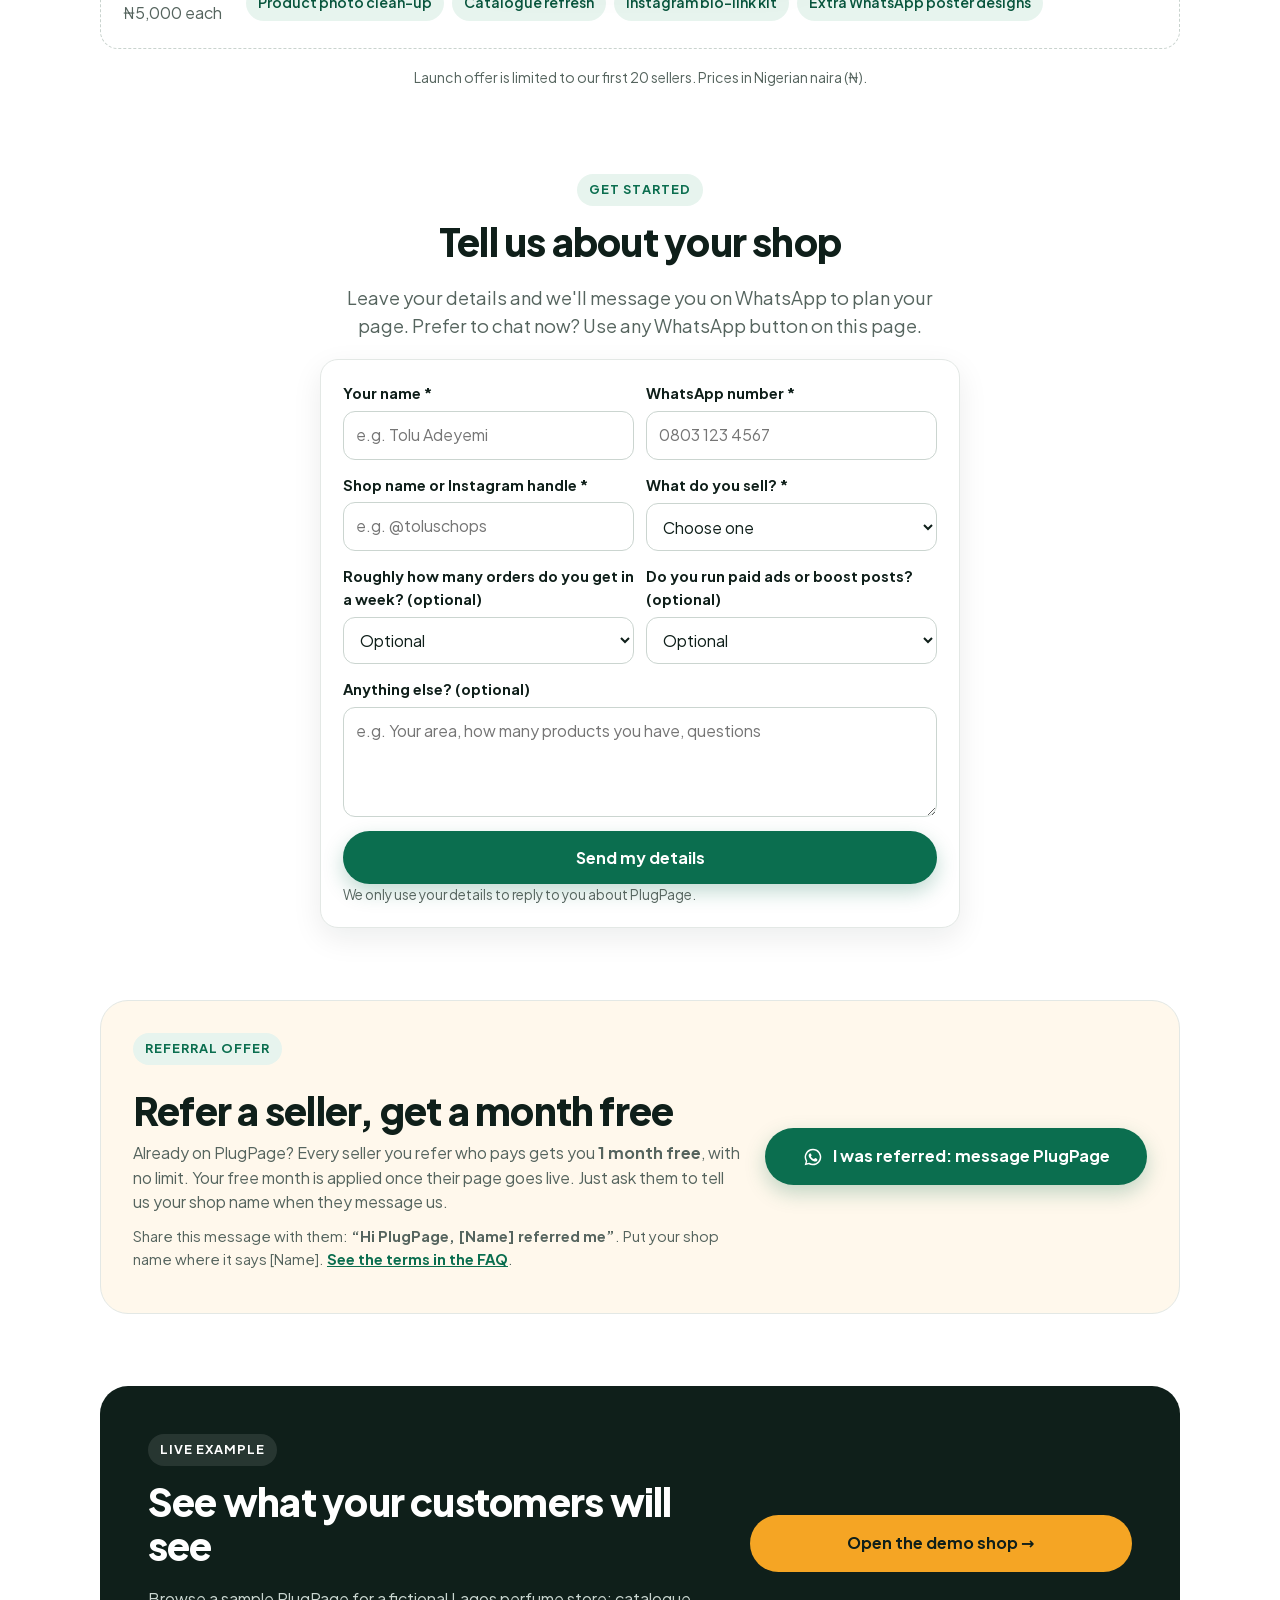
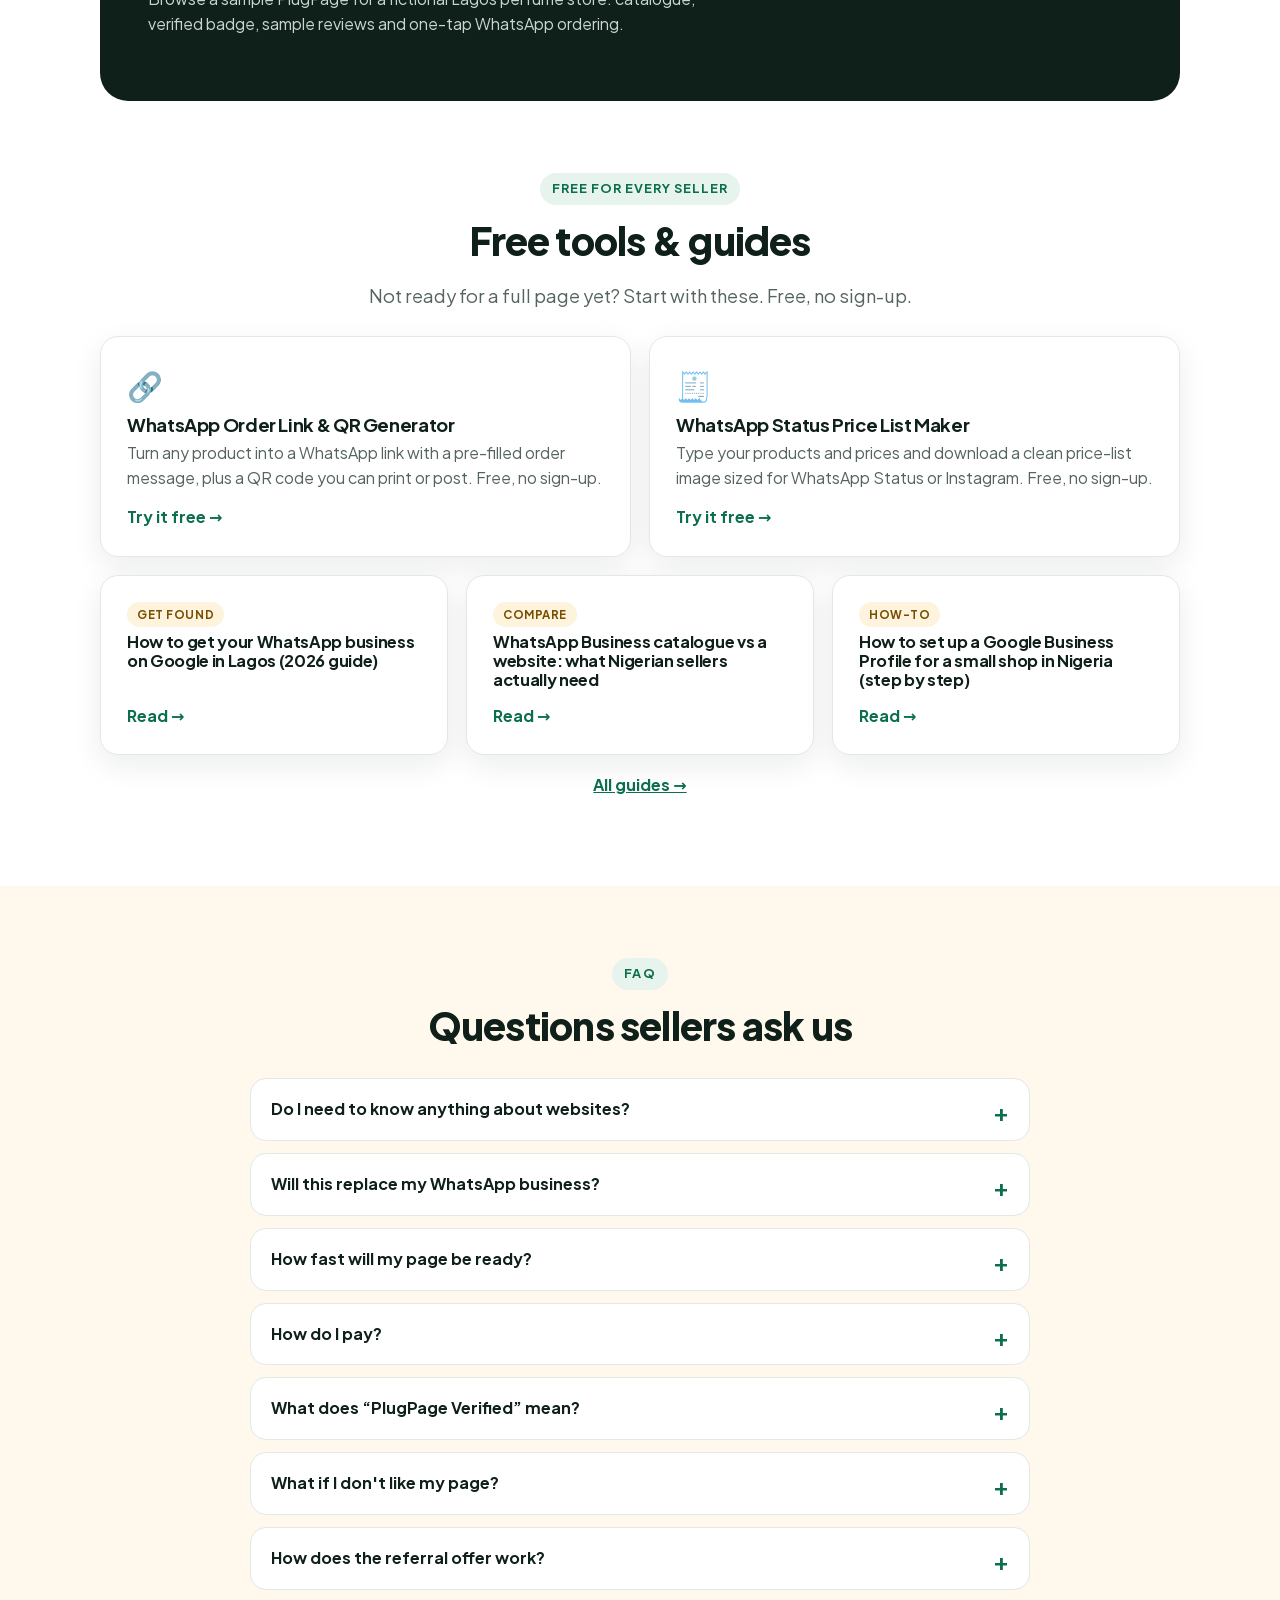
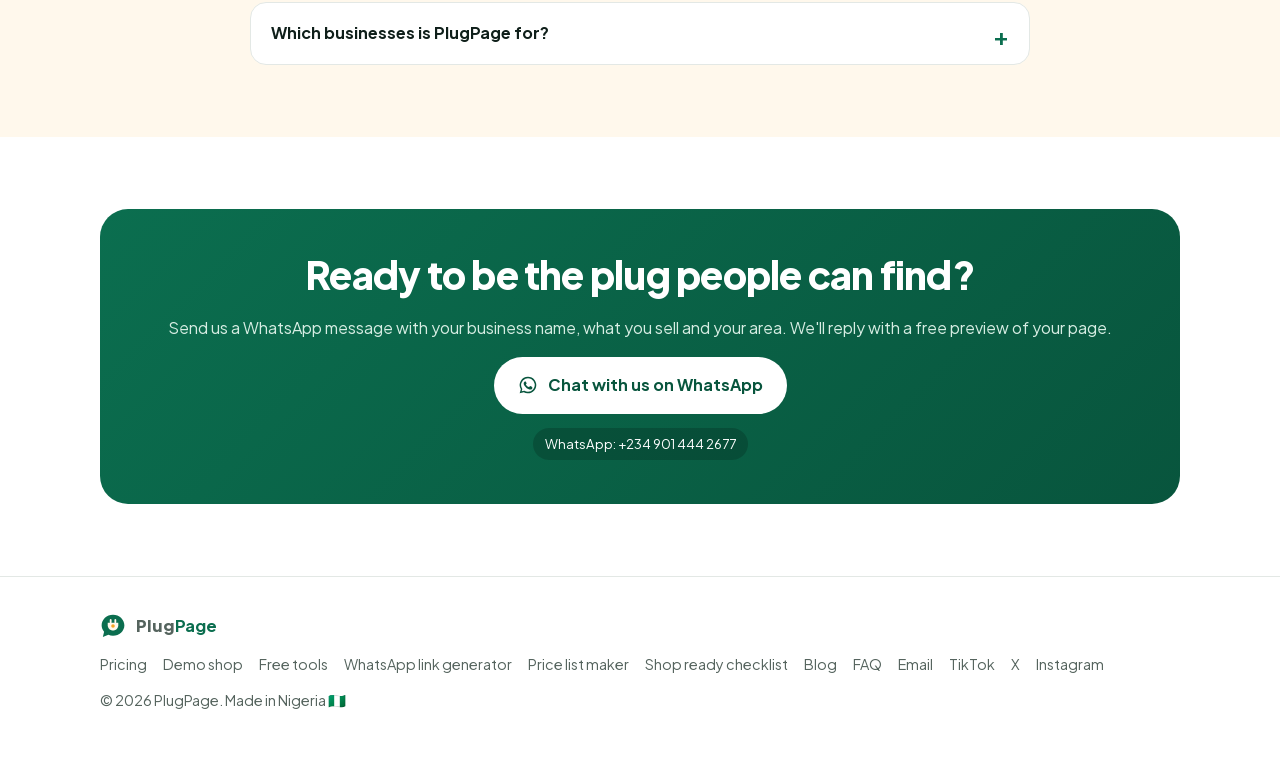
==== commit 1e756f27: "Add a free shop-ready checklist for Instagram and WhatsApp sellers. Ten yes or no questions score th" ====
--- a/index.html
+++ b/index.html
@@ -888,6 +888,7 @@
           ><a href="tools/index.html">Free tools</a
           ><a href="tools/whatsapp-link/index.html">WhatsApp link generator</a
           ><a href="tools/price-list/index.html">Price list maker</a
+          ><a href="tools/shop-ready/index.html">Shop ready checklist</a
           ><a href="blog/index.html">Blog</a><a href="index.html#faq">FAQ</a
           ><a href="mailto:plugpage@mail.grokbot.com">Email</a
           ><a
--- a/css/style.css
+++ b/css/style.css
@@ -710,6 +710,9 @@
   text-decoration: none;
   margin-right: 16px;
 }
+footer .wrap > div a:last-of-type {
+  margin-right: 0;
+}
 .mcta {
   position: fixed;
   left: 12px;
@@ -1170,6 +1173,38 @@
   border-radius: 10px;
   box-shadow: var(--shadow);
 }
+.tool-sample-note {
+  grid-column: 1 / -1;
+  margin: 0;
+  background: var(--amber-50);
+  border: 1px solid #f6dfa9;
+  border-radius: 12px;
+  padding: 10px 14px;
+  font-size: 0.92rem;
+  font-weight: 600;
+  color: #7a4e00;
+}
+.hold-save {
+  margin: 4px 0 12px;
+  padding: 12px;
+  border: 1px solid var(--line);
+  border-radius: 16px;
+  background: #fff;
+  max-width: 100%;
+  text-align: center;
+}
+.hold-save img {
+  display: block;
+  width: auto;
+  max-width: 100%;
+  height: auto;
+  margin: 0 auto 10px;
+  border-radius: 12px;
+}
+.hold-save p {
+  margin: 0 0 10px;
+  font-size: 0.9rem;
+}
 .cta-band {
   background: var(--ink);
   color: #fff;
@@ -1368,6 +1403,28 @@
   color: #b42318;
 }
 @media (max-width: 520px) {
+  .nav .wrap {
+    height: 52px;
+  }
+  .nav .brand {
+    font-size: 1rem;
+    gap: 6px;
+  }
+  .nav .brand img {
+    width: 24px;
+    height: 24px;
+  }
+  .nav .btn {
+    padding: 6px 10px;
+    min-height: 32px;
+    font-size: 0.78rem;
+    gap: 6px;
+    white-space: nowrap;
+  }
+  .nav .btn .wa-ico {
+    width: 16px;
+    height: 16px;
+  }
   .lead-wrap .row2 {
     grid-template-columns: 1fr;
   }
